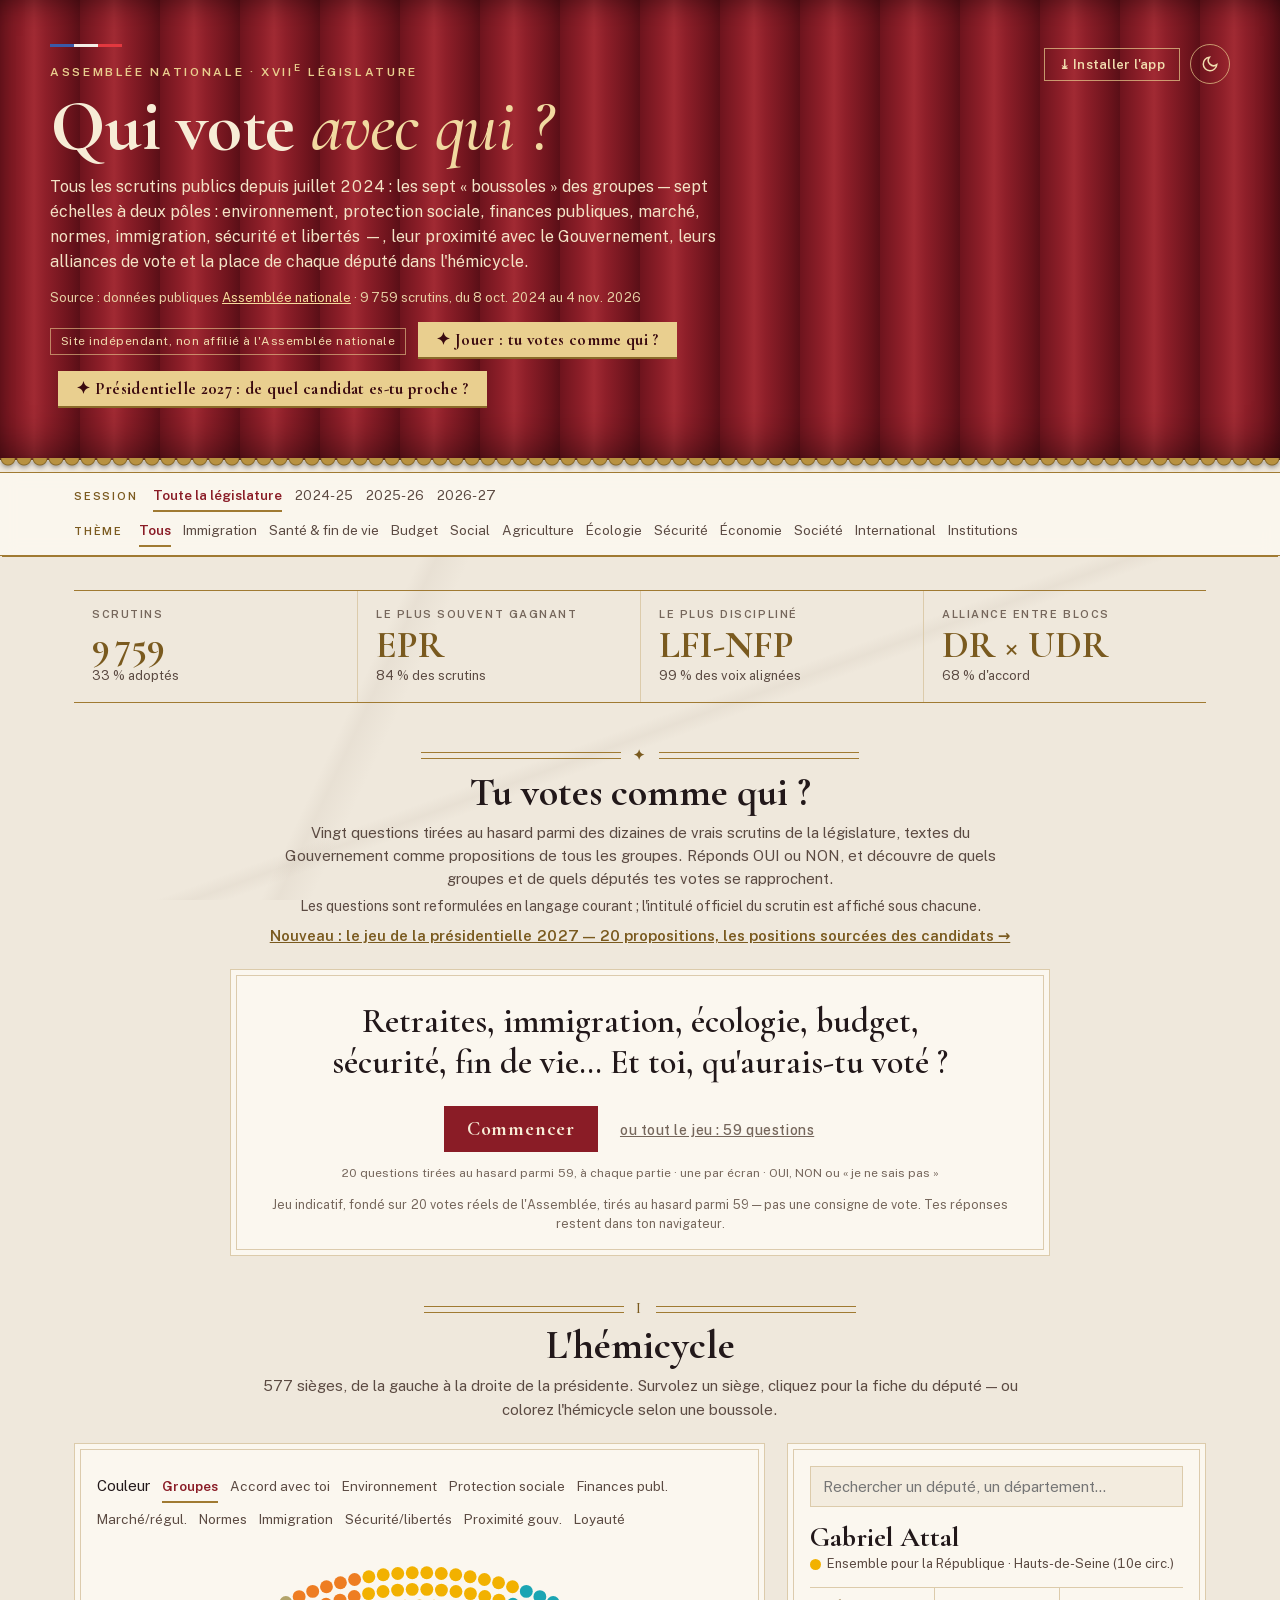
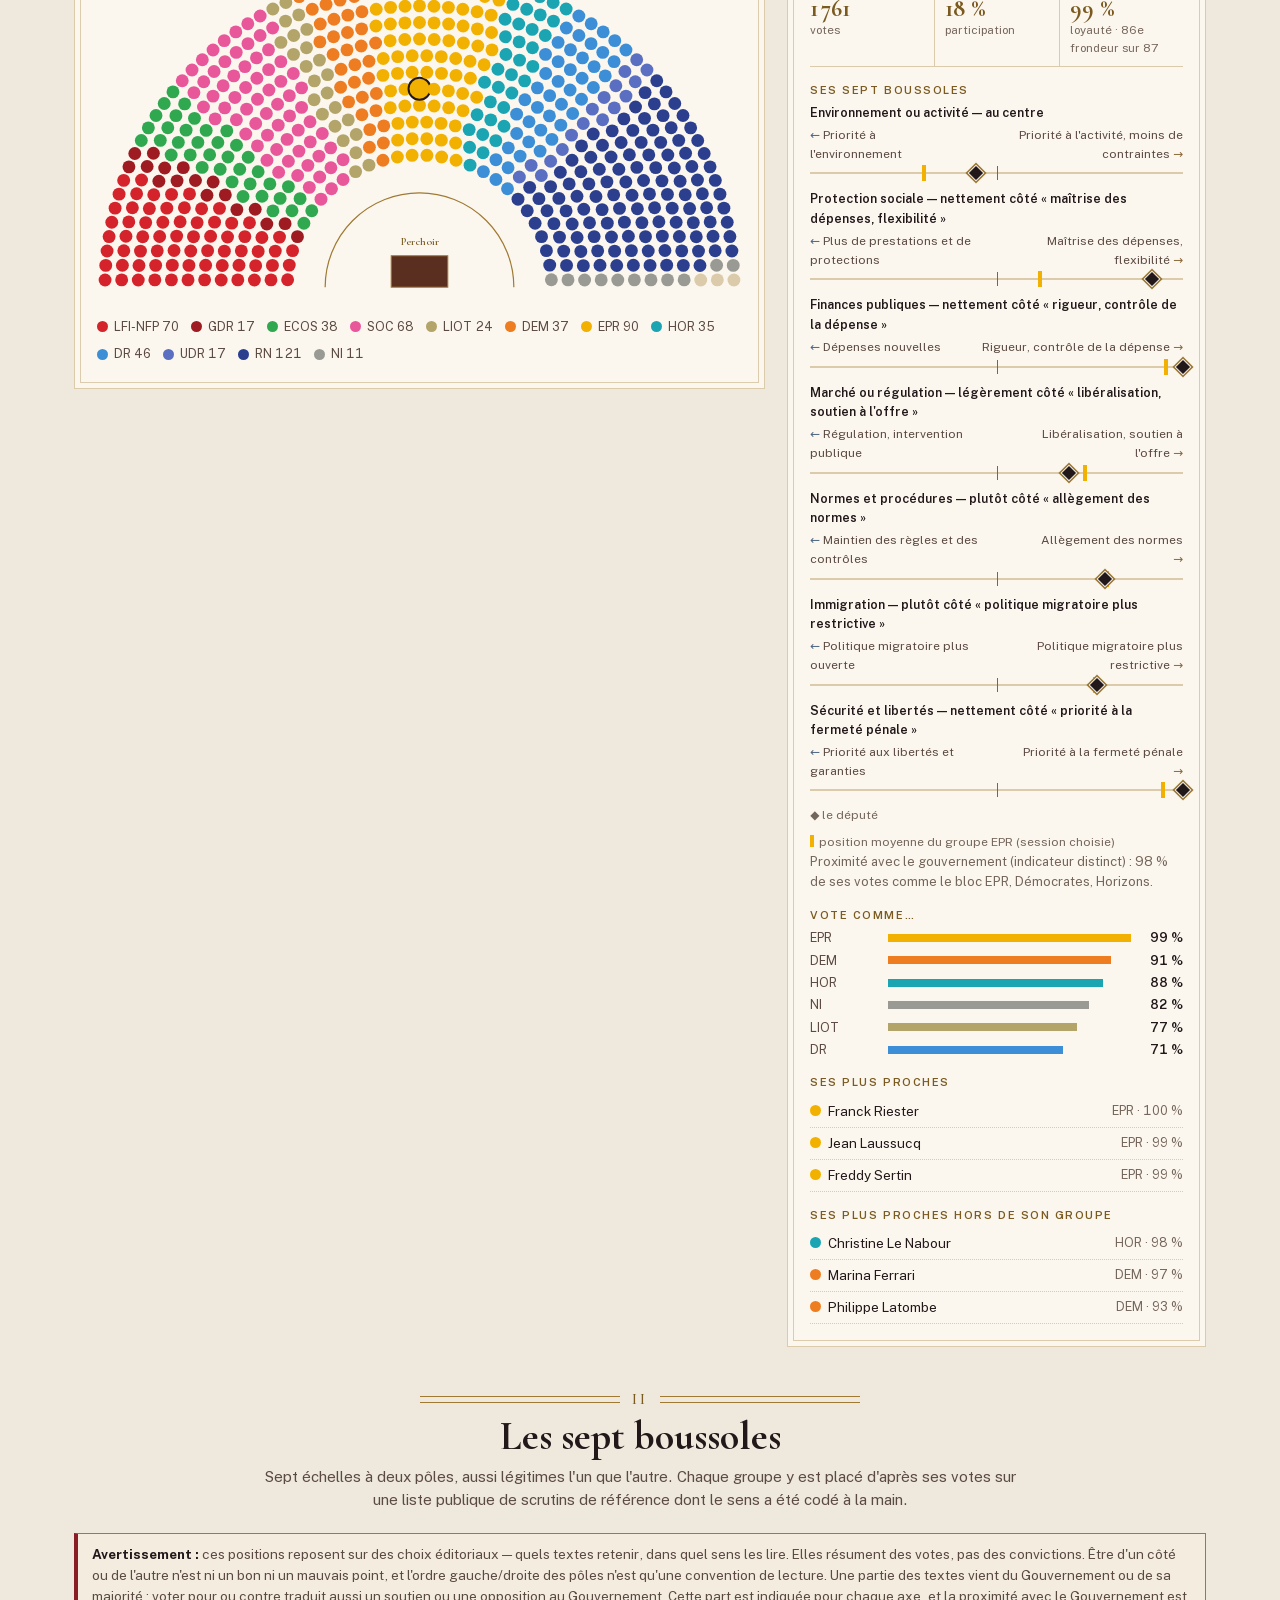
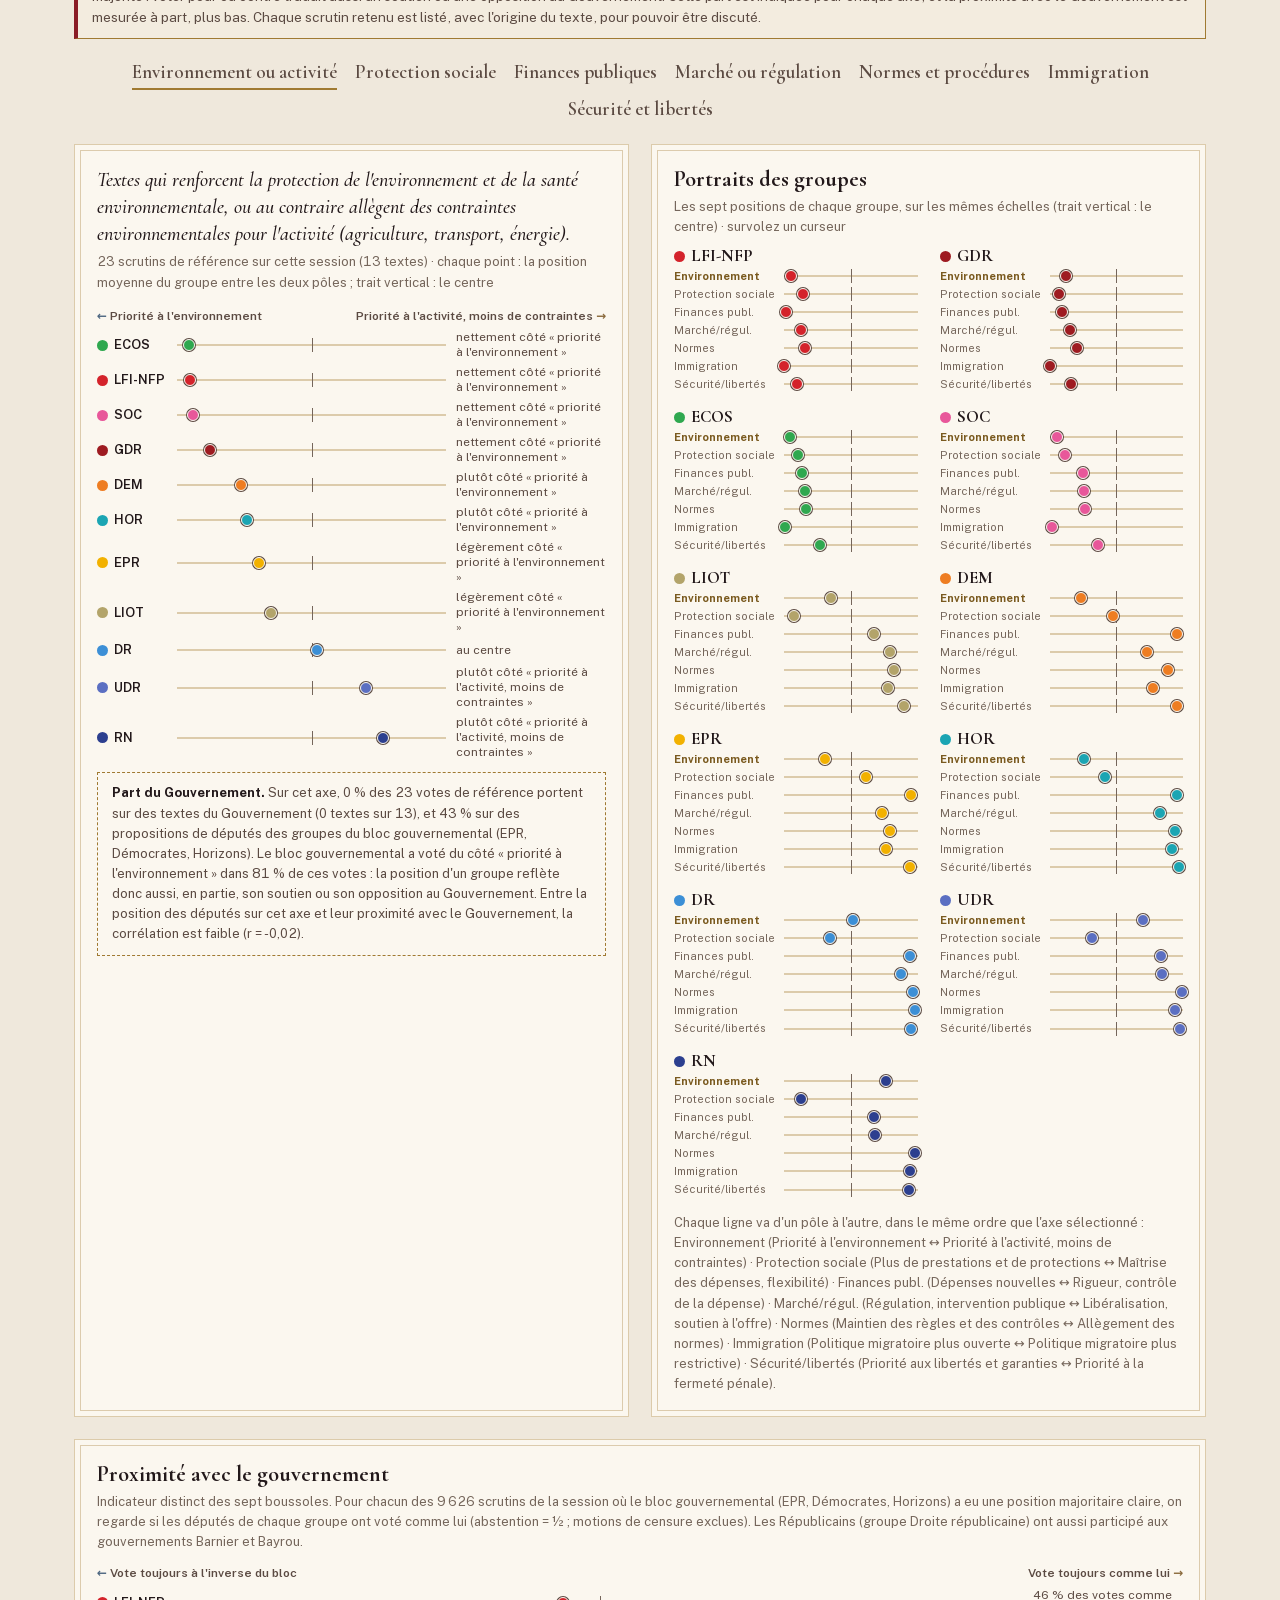
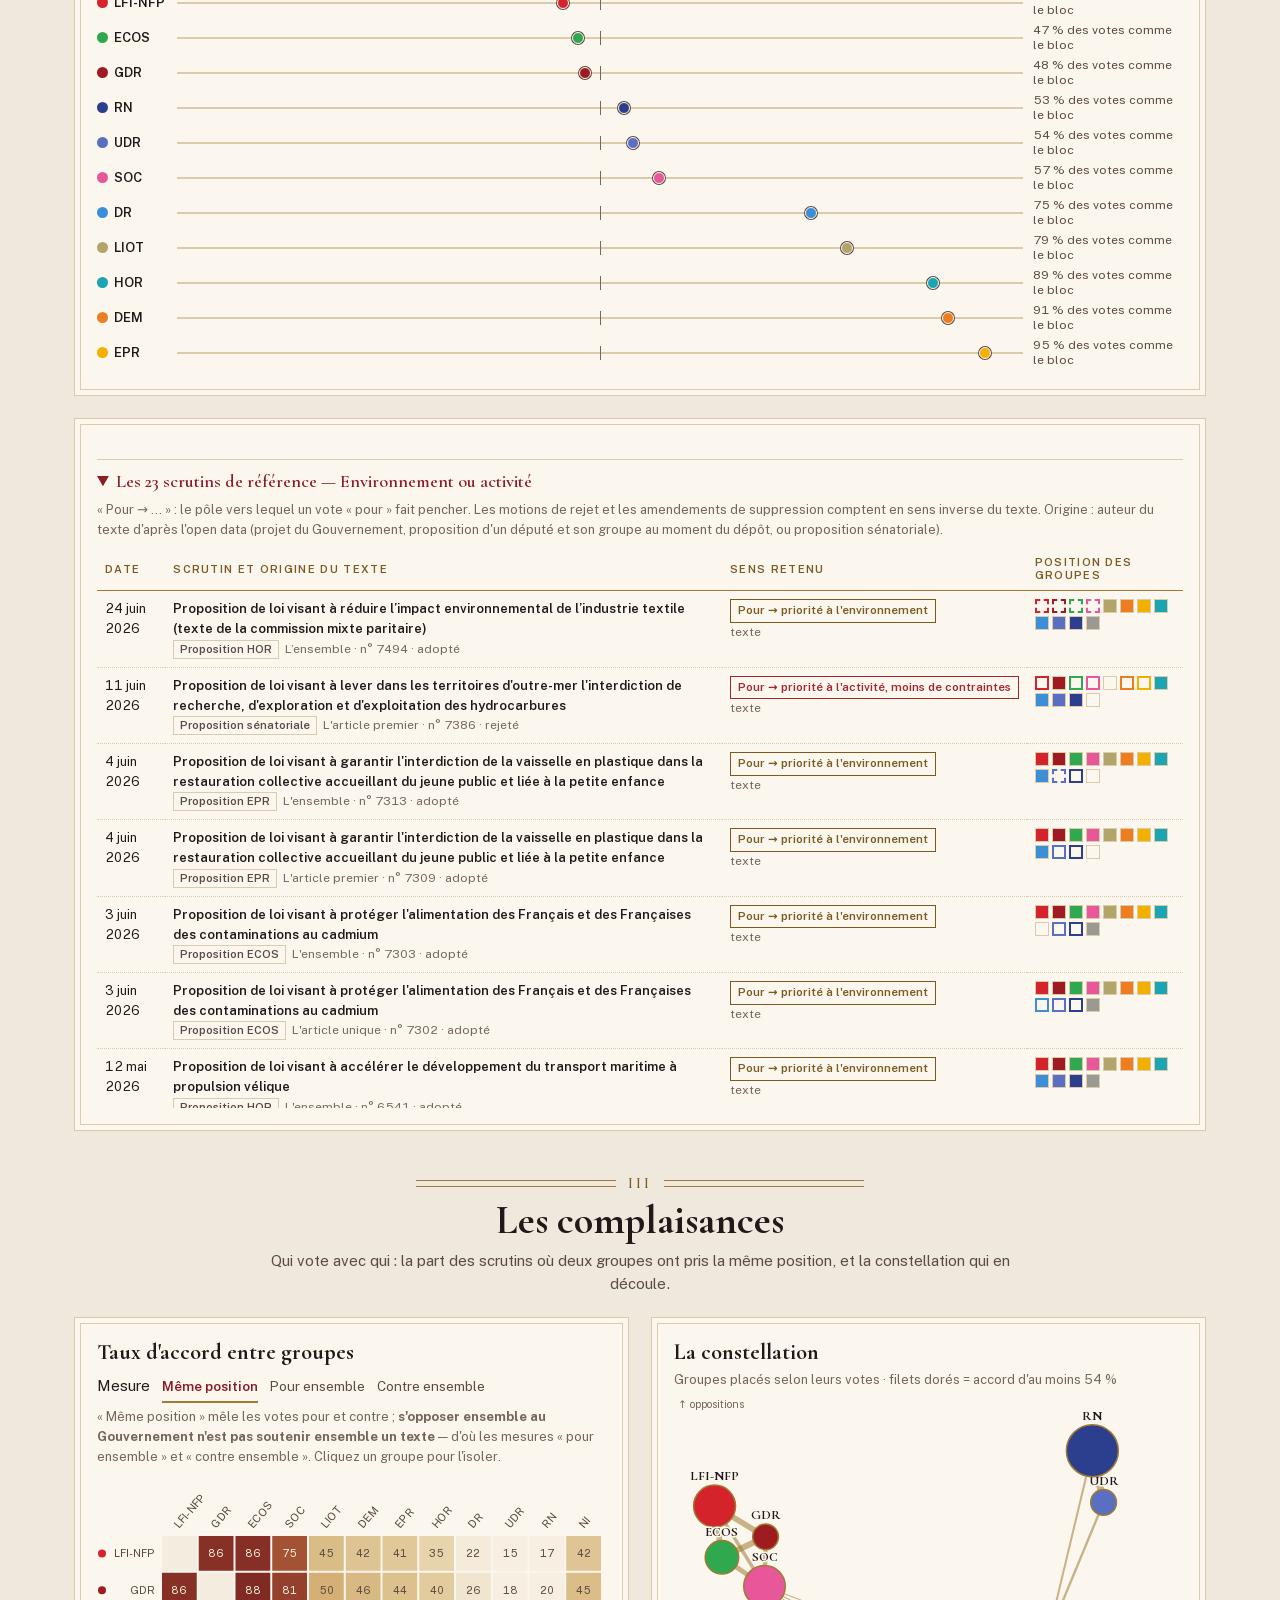
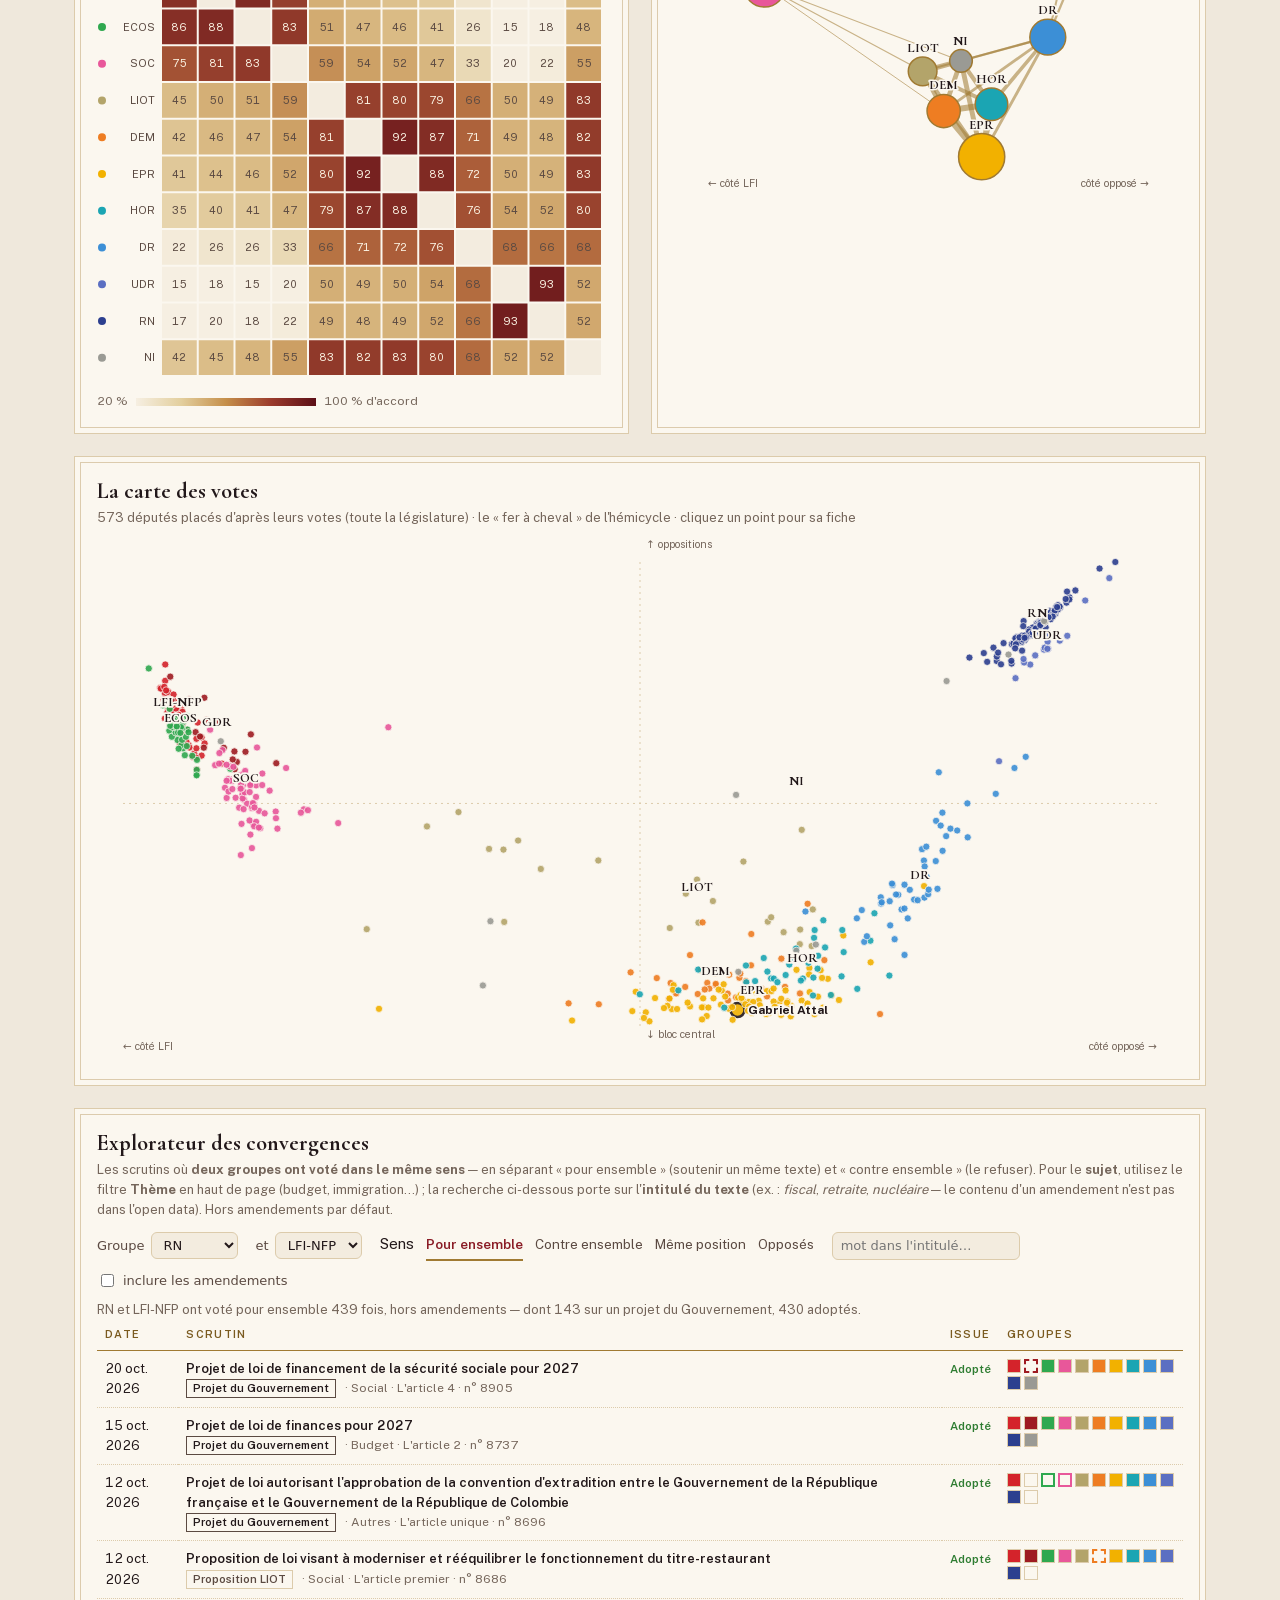
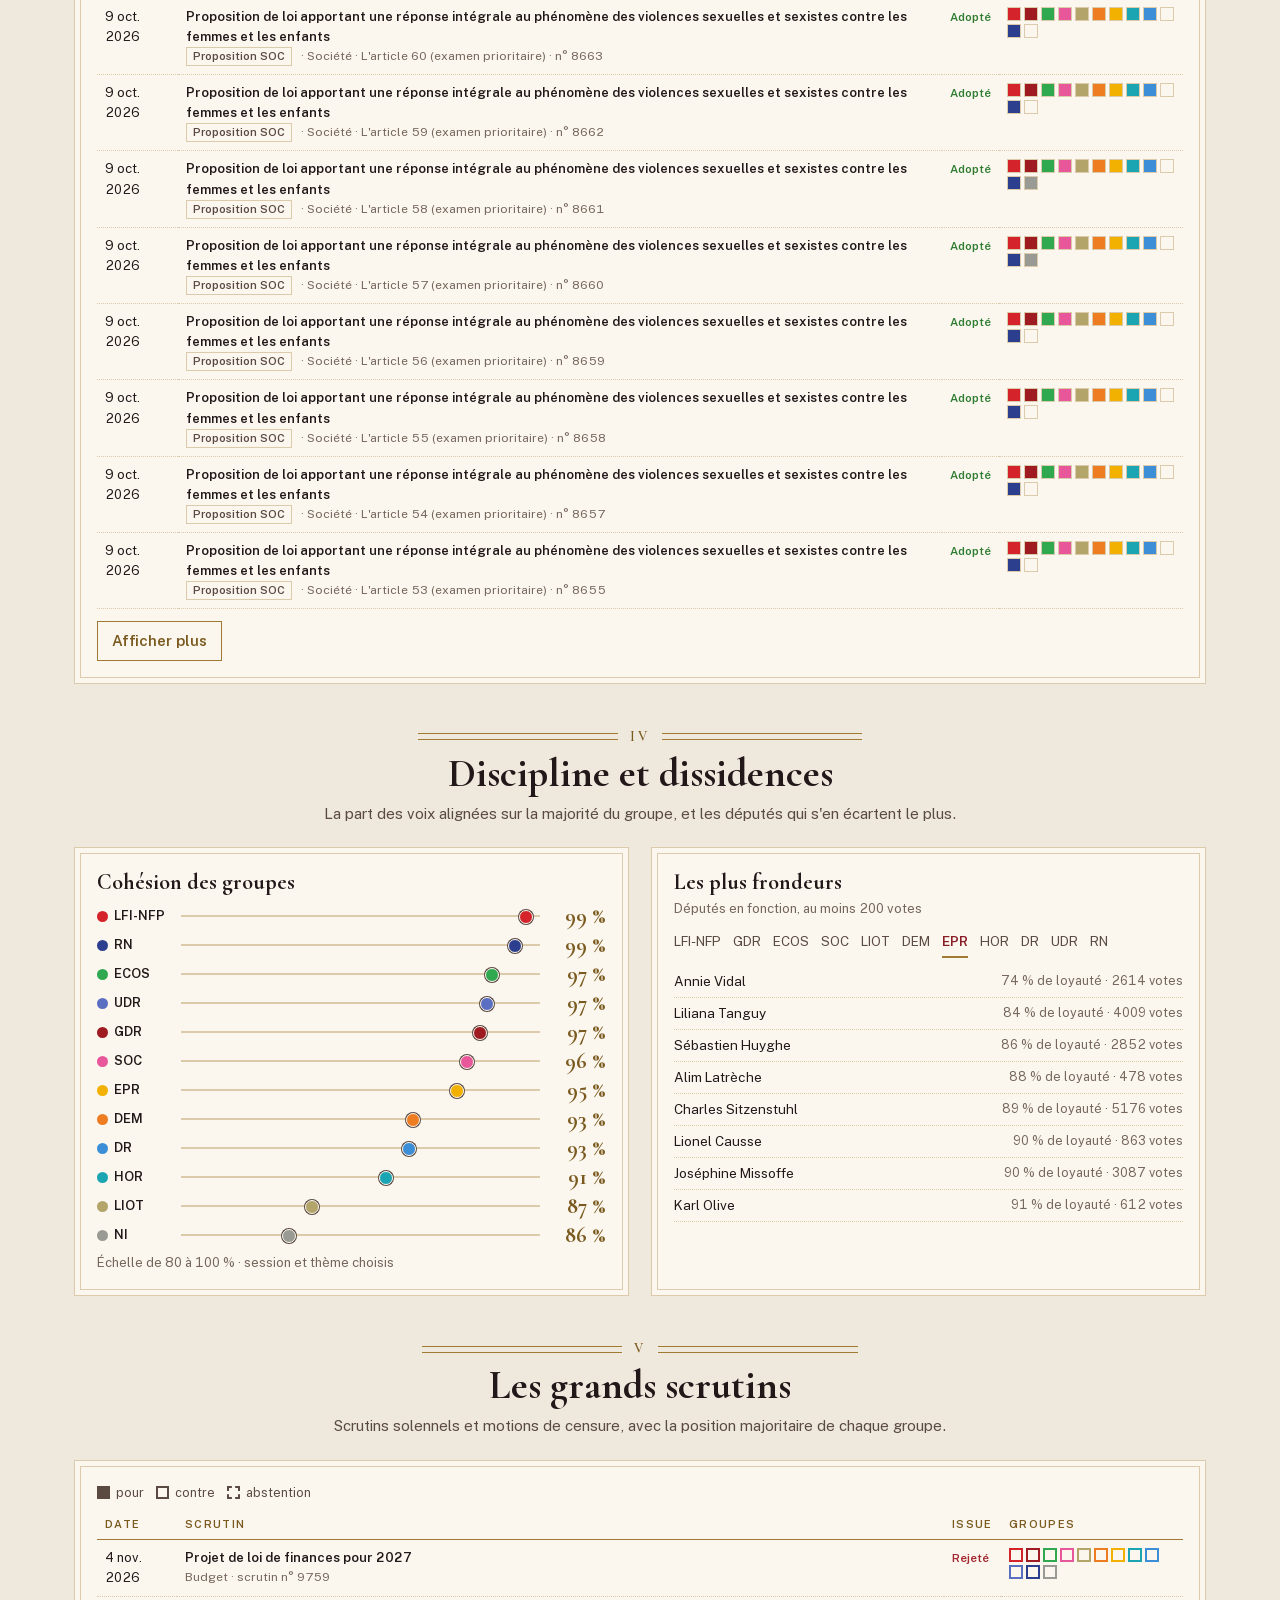
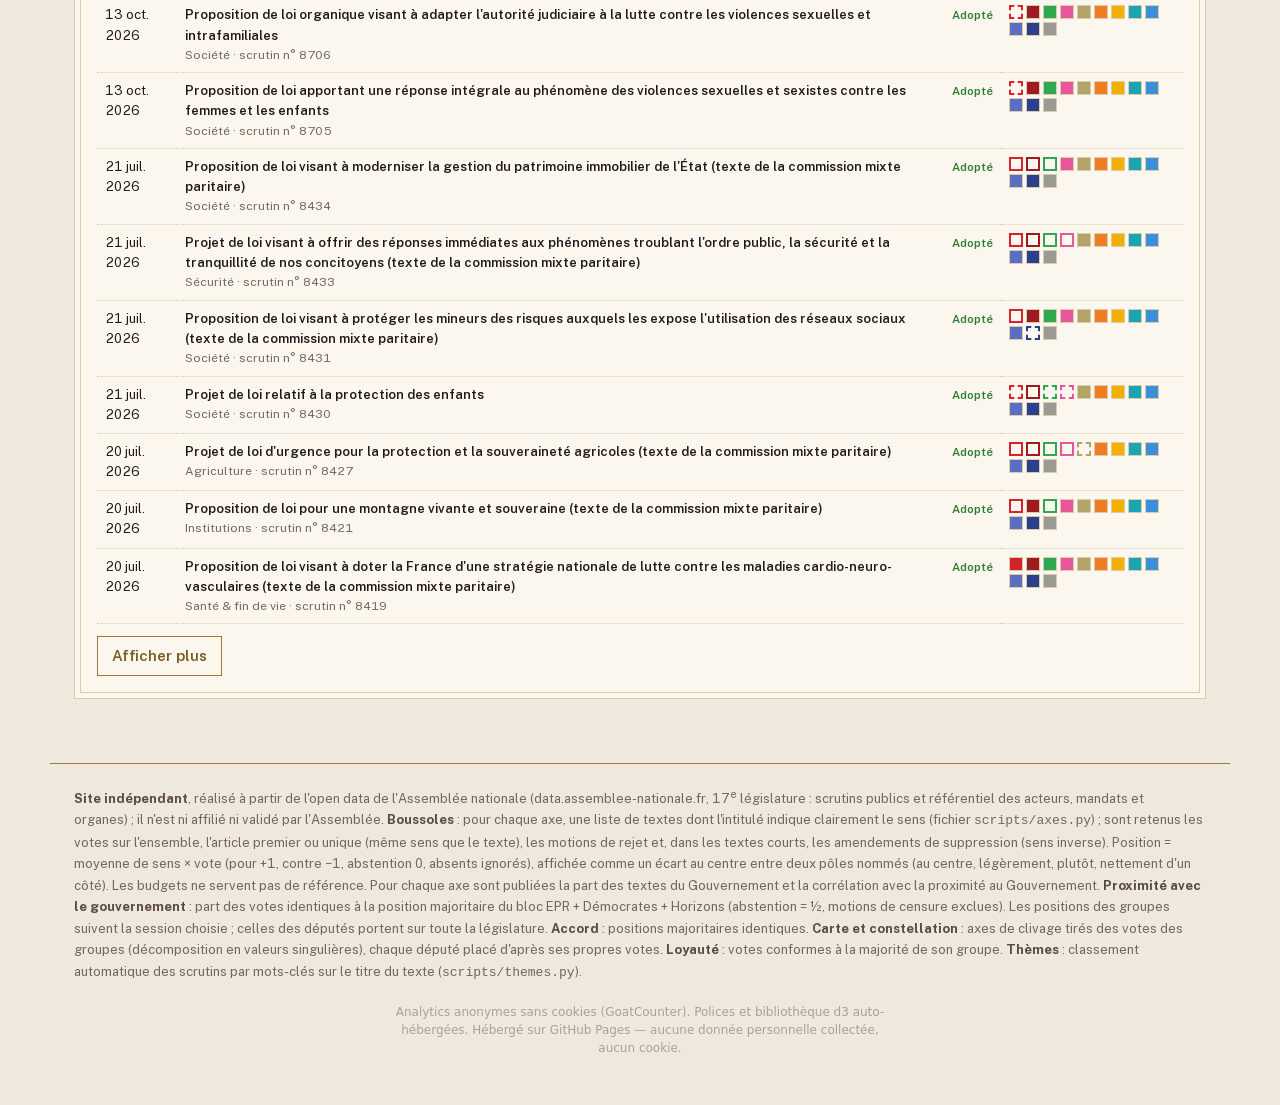
==== site/index.html @ 5de7d4e7 "PWA installable + barre d'onglets mobile + bouton « Installer l'app » - manifest.webmanifest + icône" ====
<!doctype html>
<html lang="fr">
<head>
<meta charset="utf-8">
<meta name="viewport" content="width=device-width, initial-scale=1">
<title>Qui vote avec qui</title>
<link rel="icon" href="favicon.svg" type="image/svg+xml">
<meta name="theme-color" content="#7a1620">
<link rel="manifest" href="manifest.webmanifest">
<link rel="apple-touch-icon" href="apple-touch-icon.png">
<meta name="apple-mobile-web-app-capable" content="yes">
<meta name="apple-mobile-web-app-title" content="Qui vote">
<meta name="apple-mobile-web-app-status-bar-style" content="black-translucent">
<script>/* PWA : capter l'invite d'installation au plus tôt (sinon ratée) */
window.addEventListener("beforeinstallprompt",function(e){e.preventDefault();window.__bip=e;var b=document.getElementById("installBtn");if(b)b.hidden=false;});
window.addEventListener("appinstalled",function(){window.__bip=null;var b=document.getElementById("installBtn");if(b)b.hidden=true;});</script>
<script src="vendor/d3.min.js"></script>
<script src="data.js?v=33d499db86"></script>
<style>
/* Inspiré de l'hémicycle du Palais Bourbon : velours rouge, acajou, dorures, marbre. Site non officiel. */
:root {
  color-scheme: light;
  --bg: #efe8dc; --paper: #fbf7ef; --paper-2: #f3ecdf; --ink: #22181a; --ink-2: #5b4a42; --muted: #75665b;
  --rule: #dccbab; --gold: #a07a32; --gold-ink: #7a5a1f; --velvet: #8a1c26; --velvet-2: #a3262f; --velvet-deep: #5c0f17; --velvet-ink: #f7ecd6;
  --wood: #5b2f1f; --blue: #1f3a6b;
  --seq-0: #f6efe2; --seq-1: #e3cf9e; --seq-2: #c58f4a; --seq-3: #9b3b2c; --seq-4: #5c0f17;
  --pole-l: #4d6680; --pole-r: #8a6a3c; --pole-0: #ece6da;
  --vein: rgba(120, 100, 80, .06);
}
@media (prefers-color-scheme: dark) {
  :root:not([data-theme="light"]) {
    color-scheme: dark;
    --bg: #120a0b; --paper: #1c1012; --paper-2: #26171a; --ink: #f2e7d5; --ink-2: #cdbba3; --muted: #a8957f;
    --rule: #4a3528; --gold: #c9a45a; --gold-ink: #dcb96c; --velvet: #9e2a33; --velvet-2: #b8343d; --velvet-deep: #3a0a10; --velvet-ink: #f6ead2;
    --wood: #3a1d13; --blue: #8fa9d6;
    --seq-0: #2a1a1c; --seq-1: #5a2a24; --seq-2: #8f4630; --seq-3: #c9893f; --seq-4: #efd590;
    --pole-l: #8fa6c0; --pole-r: #c9a46e; --pole-0: #3a2e2a;
    --vein: rgba(201, 164, 90, .035);
  }
}
:root[data-theme="dark"] {
  color-scheme: dark;
  --bg: #120a0b; --paper: #1c1012; --paper-2: #26171a; --ink: #f2e7d5; --ink-2: #cdbba3; --muted: #a8957f;
  --rule: #4a3528; --gold: #c9a45a; --gold-ink: #dcb96c; --velvet: #9e2a33; --velvet-2: #b8343d; --velvet-deep: #3a0a10; --velvet-ink: #f6ead2;
  --wood: #3a1d13; --blue: #8fa9d6;
  --seq-0: #2a1a1c; --seq-1: #5a2a24; --seq-2: #8f4630; --seq-3: #c9893f; --seq-4: #efd590;
  --pole-l: #8fa6c0; --pole-r: #c9a46e; --pole-0: #3a2e2a;
  --vein: rgba(201, 164, 90, .035);
}
* { box-sizing: border-box; }
html { -webkit-text-size-adjust: 100%; }
body {
  margin: 0; color: var(--ink); font: 15px/1.55 "Public Sans", system-ui, sans-serif; font-variant-numeric: tabular-nums;
  background-color: var(--bg);
  /* marbre : quelques veines très légères */
  background-image: radial-gradient(120% 60% at 10% 0%, var(--vein), transparent 60%), radial-gradient(90% 50% at 90% 30%, var(--vein), transparent 55%),
    linear-gradient(115deg, transparent 40%, var(--vein) 41%, transparent 43%), linear-gradient(160deg, transparent 70%, var(--vein) 71%, transparent 72%);
  background-attachment: fixed;
}
.serif { font-family: "Cormorant Garamond", Georgia, serif; }
button { font: inherit; color: inherit; }

/* ---- Tenture d'en-tête ---- */
.drape {
  position: relative; color: var(--velvet-ink); padding: 44px 24px 54px;
  background: repeating-linear-gradient(90deg, #6e141d 0px, #8e1f29 22px, #a12a33 34px, #8e1f29 46px, #6e141d 68px, #5a0f17 80px),
    #7a1620;
  background-blend-mode: normal;
  box-shadow: inset 0 -30px 40px -20px rgba(0,0,0,.45), inset 0 20px 30px -20px rgba(0,0,0,.5);
}
.drape::after { /* frange dorée */
  content: ""; position: absolute; left: 0; right: 0; bottom: -12px; height: 14px;
  background: radial-gradient(circle at 8px 0, #b8913f 6px, #8a6a2a 7px, transparent 8px) repeat-x 0 0 / 16px 14px;
  filter: drop-shadow(0 2px 2px rgba(0,0,0,.35));
}
.drape-in { max-width: 1180px; margin: 0 auto; display: flex; justify-content: space-between; gap: 20px; align-items: flex-start; }
.eyebrow { font: 600 12px/1.3 "Public Sans", sans-serif; letter-spacing: .22em; text-transform: uppercase; color: #e9cf8f; }
.drape h1 { font-family: "Cormorant Garamond", Georgia, serif; font-weight: 700; font-size: clamp(38px, 6.4vw, 72px); line-height: .98; margin: 10px 0 14px; letter-spacing: -.01em; }
.drape h1 em { font-style: italic; font-weight: 500; color: #f1d9a0; }
.drape .lede { max-width: 700px; margin: 0; font-size: 16px; color: #f3e3c6; }
.drape .meta { margin-top: 14px; font-size: 13px; color: #e6cfa4; }
.drape .meta a { color: #f6dc9c; }
.drape .indep { display: inline-block; margin-top: 10px; font-size: 12px; letter-spacing: .04em; border: 1px solid rgba(233, 207, 143, .6); color: #f1dcae; padding: 3px 10px; }
.tricolore { display: flex; height: 3px; width: 72px; margin: 0 0 14px; }
.tricolore span { flex: 1; } .tricolore span:nth-child(1) { background: #3a5aa8; } .tricolore span:nth-child(2) { background: #f4efe6; } .tricolore span:nth-child(3) { background: #e2383f; }
.theme-btn { background: transparent; border: 1px solid rgba(233, 207, 143, .7); color: #f1dcae; width: 40px; height: 40px; border-radius: 50%; cursor: pointer; display: grid; place-items: center; flex: none; }
.theme-btn:hover { background: rgba(0,0,0,.15); }

/* ---- Barre de filtres : filets dorés ---- */
.ledger { position: sticky; top: 0; z-index: 20; background: color-mix(in srgb, var(--paper) 94%, transparent); backdrop-filter: blur(8px);
  border-top: 1px solid var(--gold); border-bottom: 1px solid var(--gold); box-shadow: 0 3px 0 -2px var(--gold); margin-top: 12px; }
.ledger-in { max-width: 1180px; margin: 0 auto; padding: 8px 24px; display: flex; flex-wrap: wrap; gap: 4px 22px; align-items: baseline; }
.ledger .lab { font: 600 11px/1 "Public Sans"; letter-spacing: .16em; text-transform: uppercase; color: var(--gold-ink); margin-right: 4px; }
.tabs { display: flex; flex-wrap: wrap; gap: 2px 12px; align-items: baseline; }
.tab { background: none; border: none; padding: 4px 0; cursor: pointer; font-size: 13.5px; color: var(--ink-2); border-bottom: 2px solid transparent; }
.tab:hover { color: var(--velvet); }
.tab[aria-pressed="true"] { color: var(--velvet); border-bottom-color: var(--gold); font-weight: 600; }
:root[data-theme="dark"] .tab[aria-pressed="true"], :root[data-theme="dark"] .tab:hover { color: var(--gold-ink); }
@media (prefers-color-scheme: dark) { :root:not([data-theme="light"]) .tab[aria-pressed="true"], :root:not([data-theme="light"]) .tab:hover { color: var(--gold-ink); } }

/* ---- Chapitres ---- */
main { max-width: 1180px; margin: 0 auto; padding: 8px 24px 64px; }
.chapter { margin-top: 46px; }
.ch-head { text-align: center; margin: 0 auto 22px; max-width: 760px; }
.ornament { display: flex; align-items: center; gap: 12px; justify-content: center; color: var(--gold); margin-bottom: 8px; }
.ornament::before, .ornament::after { content: ""; flex: 1; max-width: 200px; height: 5px; border-top: 1px solid var(--gold); border-bottom: 1px solid var(--gold); }
.ornament span { font: 600 14px/1 "Cormorant Garamond", serif; letter-spacing: .2em; color: var(--gold-ink); }
.ch-head h2 { font: 700 clamp(28px, 4vw, 40px)/1.05 "Cormorant Garamond", Georgia, serif; margin: 0 0 8px; }
.ch-head p { margin: 0; color: var(--ink-2); }
.panel { background: var(--paper); border: 1px solid var(--rule); box-shadow: inset 0 0 0 5px var(--paper), inset 0 0 0 6px color-mix(in srgb, var(--gold) 35%, transparent); padding: 22px; min-width: 0; }
.panel h3 { font: 700 22px/1.15 "Cormorant Garamond", Georgia, serif; margin: 0 0 4px; }
.note { color: var(--muted); font-size: 13px; margin: 0; }
.cols { display: grid; grid-template-columns: minmax(0, 1fr) minmax(0, 1fr); gap: 22px; }
.cols-hemi { display: grid; grid-template-columns: minmax(0, 1.65fr) minmax(0, 1fr); gap: 22px; align-items: start; }
.scroll-x { overflow-x: auto; }

/* ---- Chiffres de séance ---- */
.figures { display: grid; grid-template-columns: repeat(4, minmax(0, 1fr)); border-top: 1px solid var(--gold); border-bottom: 1px solid var(--gold); margin-top: 26px; }
.fig { padding: 16px 18px; border-left: 1px solid var(--rule); min-width: 0; }
.fig:first-child { border-left: none; }
.fig .k { font: 600 11px/1.3 "Public Sans"; letter-spacing: .14em; text-transform: uppercase; color: var(--muted); }
.fig .v { font: 700 38px/1.05 "Cormorant Garamond", serif; color: var(--gold-ink); margin-top: 4px; }
.fig .d { font-size: 13px; color: var(--ink-2); }

/* ---- Hémicycle ---- */
.modes { display: flex; flex-wrap: wrap; gap: 2px 12px; margin: 6px 0 4px; align-items: baseline; }
.seat { cursor: pointer; }
.legend { display: flex; flex-wrap: wrap; gap: 4px 12px; margin-top: 8px; font-size: 12.5px; color: var(--ink-2); }
.legend button { background: none; border: none; padding: 2px 0; cursor: pointer; display: inline-flex; align-items: center; gap: 6px; color: var(--ink-2); font-size: 12.5px; }
.legend button.dim { opacity: .35; }
.sw { width: 11px; height: 11px; display: inline-block; flex: none; border-radius: 50%; }
.gradbar { height: 8px; width: 180px; }
.scale { display: flex; align-items: center; gap: 8px; font-size: 12px; color: var(--muted); flex-wrap: wrap; margin-top: 8px; }

/* ---- Fiche ---- */
.search { position: relative; }
.search input { width: 100%; font: inherit; color: var(--ink); background: var(--paper-2); border: 1px solid var(--rule); padding: 8px 12px; }
.search input:focus { outline: 2px solid var(--gold); outline-offset: 1px; }
.sugg { position: absolute; left: 0; right: 0; top: calc(100% + 2px); background: var(--paper); border: 1px solid var(--gold); max-height: 260px; overflow: auto; z-index: 30; display: none; }
.sugg button { display: flex; width: 100%; justify-content: space-between; gap: 10px; padding: 8px 12px; background: none; border: none; text-align: left; cursor: pointer; font-size: 13.5px; }
.sugg button:hover, .sugg button:focus { background: var(--paper-2); outline: none; }
.sugg .m { color: var(--muted); font-size: 12px; white-space: nowrap; }
.dep-name { font: 700 28px/1.05 "Cormorant Garamond", serif; margin: 16px 0 2px; }
.dep-meta { font-size: 13px; color: var(--ink-2); display: flex; gap: 6px; align-items: center; flex-wrap: wrap; }
.stats3 { display: grid; grid-template-columns: repeat(3, 1fr); border-top: 1px solid var(--rule); border-bottom: 1px solid var(--rule); margin: 12px 0; }
.stats3 > div { padding: 8px 10px; border-left: 1px solid var(--rule); }
.stats3 > div:first-child { border-left: none; padding-left: 0; }
.stats3 .v { font: 700 24px/1.1 "Cormorant Garamond", serif; color: var(--gold-ink); }
.stats3 .k { font-size: 11.5px; color: var(--muted); }
.sm-h { font: 600 11px/1.3 "Public Sans"; letter-spacing: .14em; text-transform: uppercase; color: var(--gold-ink); margin: 16px 0 6px; }
.plist { list-style: none; margin: 0; padding: 0; }
.plist li { display: flex; justify-content: space-between; gap: 8px; padding: 5px 0; border-bottom: 1px dotted var(--rule); font-size: 13.5px; cursor: pointer; }
.plist li:hover { color: var(--velvet); }
.plist .m { color: var(--muted); white-space: nowrap; font-size: 12.5px; }
.row { display: grid; grid-template-columns: 70px 1fr 42px; gap: 8px; align-items: center; font-size: 12.5px; margin: 3px 0; }
.row .n { color: var(--ink-2); white-space: nowrap; overflow: hidden; text-overflow: ellipsis; }
.row .b { height: 8px; }
.row .val { text-align: right; font-weight: 600; }

/* ---- Boussoles ---- */
.axis-tabs { display: flex; flex-wrap: wrap; justify-content: center; gap: 4px 18px; margin-bottom: 18px; }
.axis-tabs .tab { font: 600 19px/1.2 "Cormorant Garamond", serif; color: var(--ink-2); }
.warning { border: 1px solid var(--gold); border-left: 4px solid var(--velvet); background: var(--paper-2); padding: 10px 14px; font-size: 13.5px; color: var(--ink-2); margin: 0 0 18px; }
.warning b { color: var(--ink); }
.def { font: italic 500 20px/1.35 "Cormorant Garamond", serif; color: var(--ink); margin: 0 0 4px; }
.gauge { display: grid; grid-template-columns: 74px 1fr 56px; gap: 10px; align-items: center; margin: 7px 0; font-size: 13px; cursor: default; }
.gauge .n { font-weight: 600; display: flex; align-items: center; gap: 6px; }
.gauge .track { position: relative; height: 14px; background: linear-gradient(var(--rule), var(--rule)) center / 100% 2px no-repeat; }
.gauge .fill { position: absolute; left: 0; top: 0; bottom: 0; background: none !important; }
.gauge .fill::after { content: ""; position: absolute; right: -7px; top: 50%; width: 12px; height: 12px; margin-top: -6px; border-radius: 50%; background: currentColor; border: 1.5px solid var(--paper); box-shadow: 0 0 0 1px var(--ink-2); }
.gauge .v { font: 700 22px/1 "Cormorant Garamond", serif; color: var(--gold-ink); text-align: right; }
.gauge .v small { font: 400 10.5px "Public Sans"; color: var(--muted); display: block; }
.poles { display: flex; justify-content: space-between; gap: 12px; font-size: 12px; font-weight: 600; color: var(--ink-2); margin: 4px 0 2px; }
.poles span:last-child { text-align: right; }
.poles .pl::before { content: "← "; color: var(--pole-l); } .poles .pr::after { content: " →"; color: var(--pole-r); }
.dp { display: grid; grid-template-columns: 70px minmax(0, 1fr) 150px; gap: 10px; align-items: center; margin: 5px 0; font-size: 13px; }
.dp .n { font-weight: 600; display: flex; align-items: center; gap: 6px; }
.dp .lab { font-size: 12px; color: var(--ink-2); line-height: 1.25; }
.slider { position: relative; height: 16px; }
.slider::before { content: ""; position: absolute; left: 0; right: 0; top: 7px; height: 2px; background: var(--rule); }
.slider::after { content: ""; position: absolute; left: 50%; top: 1px; width: 1px; height: 14px; background: var(--muted); }
.slider i { position: absolute; top: 2px; width: 12px; height: 12px; margin-left: -6px; border-radius: 50%; border: 1.5px solid var(--paper); box-shadow: 0 0 0 1px var(--ink-2); z-index: 1; }
.slider i.me { border-radius: 0; transform: rotate(45deg); background: var(--ink); box-shadow: 0 0 0 1.5px var(--gold); }
.slider i.grp { border-radius: 0; width: 4px; margin-left: -2px; height: 16px; top: 0; box-shadow: none; border: none; }
.portraits { display: grid; grid-template-columns: repeat(2, minmax(0, 1fr)); gap: 14px 22px; }
.portrait .t { font: 700 17px/1.1 "Cormorant Garamond", serif; display: flex; align-items: center; gap: 6px; margin-bottom: 2px; }
.portrait .mini { display: grid; grid-template-columns: 104px minmax(0, 1fr); gap: 6px; align-items: center; font-size: 11px; color: var(--muted); margin: 1px 0; }
.govbox { margin-top: 12px; padding: 10px 14px; border: 1px dashed var(--gold); font-size: 13px; color: var(--ink-2); }
.govbox b { color: var(--ink); }
.orig { display: inline-block; font-size: 11px; font-weight: 600; padding: 0 6px; border: 1px solid var(--rule); color: var(--ink-2); margin-right: 6px; white-space: nowrap; }
.orig.g { border-color: var(--ink-2); }
details.refs { margin-top: 18px; border-top: 1px solid var(--rule); padding-top: 10px; }
details.refs summary { cursor: pointer; font: 600 18px "Cormorant Garamond", serif; color: var(--velvet); }
:root[data-theme="dark"] details.refs summary { color: var(--gold-ink); }
@media (prefers-color-scheme: dark) { :root:not([data-theme="light"]) details.refs summary { color: var(--gold-ink); } }
table { width: 100%; border-collapse: collapse; font-size: 13px; }
th { text-align: left; font: 600 11px/1.2 "Public Sans"; letter-spacing: .12em; text-transform: uppercase; color: var(--gold-ink); padding: 8px; border-bottom: 1px solid var(--gold); }
td { padding: 8px; border-bottom: 1px dotted var(--rule); vertical-align: top; }
td .sub { color: var(--muted); font-size: 12px; }
.sens { font-size: 11.5px; font-weight: 600; padding: 2px 7px; border: 1px solid currentColor; white-space: nowrap; display: inline-block; }
.sens.plus { color: var(--gold-ink); } .sens.minus { color: var(--velvet-2); }
.res { font-size: 11.5px; font-weight: 600; white-space: nowrap; }
.res.ok { color: #2f7d32; } .res.ko { color: var(--velvet-2); }
:root[data-theme="dark"] .res.ok { color: #7fcf83; }
@media (prefers-color-scheme: dark) { :root:not([data-theme="light"]) .res.ok { color: #7fcf83; } }
.gv { display: flex; gap: 3px; flex-wrap: wrap; min-width: 110px; }
.gv span { width: 14px; height: 14px; display: inline-block; }
.more { margin-top: 12px; background: none; border: 1px solid var(--gold); color: var(--gold-ink); padding: 7px 14px; cursor: pointer; font-weight: 600; }
.cell { cursor: pointer; }
.cell:hover rect { stroke: var(--ink); stroke-width: 1.5px; }
svg text { fill: var(--ink); }
.tip { position: fixed; pointer-events: none; z-index: 100; background: var(--paper); border: 1px solid var(--gold); box-shadow: 0 8px 24px rgba(0,0,0,.25);
  padding: 10px 12px; font-size: 12.5px; min-width: 150px; max-width: 300px; opacity: 0; transition: opacity .12s; }
.tip .t { font-weight: 600; color: var(--muted); font-size: 11.5px; letter-spacing: .06em; text-transform: uppercase; margin-bottom: 2px; }
.tip .big { font: 700 22px/1.1 "Cormorant Garamond", serif; color: var(--ink); }
.tip .r { display: flex; justify-content: space-between; gap: 10px; }
.tip .r b { color: var(--ink); }
/* ---- Le jeu ---- */
.play-btn { display: inline-flex; align-items: center; gap: 8px; margin-top: 14px; margin-left: 8px; background: #e9cf8f; color: #3a0a10; border: none; padding: 9px 18px; cursor: pointer;
  font: 700 17px/1 "Cormorant Garamond", serif; letter-spacing: .02em; box-shadow: 0 2px 0 #8a6a2a; }
.play-btn:hover { background: #f3dca4; }
.game { max-width: 820px; margin: 0 auto; }
.game .honest { font-size: 12.5px; color: var(--muted); text-align: center; margin: 12px 0 0; }
.prog { height: 6px; background: var(--paper-2); border: 1px solid var(--rule); margin: 4px 0 14px; }
.prog > div { height: 100%; background: linear-gradient(90deg, var(--gold), var(--velvet)); transition: width .3s ease; }
.qmeta { display: flex; justify-content: space-between; gap: 10px; font-size: 12px; color: var(--muted); letter-spacing: .08em; text-transform: uppercase; }
.qcard { transition: opacity .22s ease, transform .22s ease; }
.qcard.out { opacity: 0; transform: translateX(-18px); }
.qcard.in { opacity: 0; transform: translateX(18px); }
.qtext { font: 600 clamp(24px, 3.4vw, 34px)/1.2 "Cormorant Garamond", serif; margin: 10px 0 22px; text-align: center; text-wrap: balance; }
.answers { display: flex; justify-content: center; gap: 12px; flex-wrap: wrap; }
.ans { min-width: 130px; padding: 12px 22px; font: 700 20px/1 "Cormorant Garamond", serif; cursor: pointer; border: 1px solid var(--gold); letter-spacing: .04em; }
.ans.yes { background: var(--velvet); color: var(--velvet-ink); border-color: var(--velvet); }
.ans.no { background: var(--paper); color: var(--ink); }
.ans.skip { background: none; border: none; min-width: 0; font: 500 14px "Public Sans"; color: var(--muted); text-decoration: underline; }
.ans.chosen { outline: 3px solid var(--gold); outline-offset: 2px; }
.qtools { display: flex; justify-content: space-between; align-items: center; margin-top: 18px; font-size: 13px; flex-wrap: wrap; gap: 8px; }
.link { background: none; border: none; color: var(--gold-ink); cursor: pointer; padding: 0; font-weight: 600; }
.link:disabled { opacity: .35; cursor: default; }
.kbd { color: var(--muted); font-size: 12px; }
.kbd b { border: 1px solid var(--rule); padding: 0 5px; font-weight: 600; color: var(--ink-2); }
.concr { max-width: 680px; margin: -12px auto 14px; text-align: center; font-size: 14.5px; color: var(--ink-2); line-height: 1.45; }
.concr b { color: var(--ink); }
.ouimeans { text-align: center; font-size: 12px; color: var(--muted); margin: 8px 0 0; }
.otitle { max-width: 680px; margin: 0 auto 20px; text-align: center; font-size: 13px; color: var(--ink-2); line-height: 1.5; }
.otitle q { font-style: italic; quotes: "« " " »"; }
.otitle .lab { display: block; margin-top: 3px; font-size: 11px; letter-spacing: .08em; text-transform: uppercase; color: var(--muted); }
.ctx h4 { margin: 12px 0 4px; font: 700 12px "Public Sans"; letter-spacing: .1em; text-transform: uppercase; color: var(--gold-ink); }
.ctx h4:first-child { margin-top: 2px; }
.ctx ul { margin: 0; padding-left: 18px; line-height: 1.5; }
.ctx li { margin: 2px 0; }
.ctx .args { display: grid; grid-template-columns: 1fr 1fr; gap: 6px 18px; }
.ctx .args b { display: block; font-size: 12px; color: var(--ink); margin-bottom: 2px; }
.ctx .src { font-size: 12px; color: var(--muted); margin-top: 10px; line-height: 1.6; }
.ctx a { color: var(--gold-ink); }
.ctx .after { margin-top: 12px; padding-top: 8px; border-top: 1px dashed var(--rule); }
.ctx .wait { margin-top: 10px; font-size: 12px; color: var(--muted); font-style: italic; }
.qdet summary { cursor: pointer; font-size: 12px; color: var(--gold-ink); font-weight: 600; margin-top: 4px; }
@media (max-width: 640px) { .ctx .args { grid-template-columns: minmax(0, 1fr); } }
.replay { text-align: center; margin-top: 18px; display: flex; flex-wrap: wrap; justify-content: center; gap: 10px; align-items: center; }
.replay .note { flex-basis: 100%; }
.ctx { margin-top: 12px; padding: 10px 14px; background: var(--paper-2); border-left: 3px solid var(--gold); font-size: 13px; color: var(--ink-2); }
.verdict { text-align: center; margin: 6px 0 18px; }
.verdict .k { font: 600 12px "Public Sans"; letter-spacing: .16em; text-transform: uppercase; color: var(--muted); }
.verdict .v { font: 700 clamp(34px, 6vw, 56px)/1.05 "Cormorant Garamond", serif; color: var(--velvet); }
.verdict .d { color: var(--ink-2); }
:root[data-theme="dark"] .verdict .v { color: var(--gold-ink); }
@media (prefers-color-scheme: dark) { :root:not([data-theme="light"]) .verdict .v { color: var(--gold-ink); } }
.yours { font-weight: 700; white-space: nowrap; }
footer { max-width: 1180px; margin: 0 auto; padding: 22px 24px 50px; border-top: 1px solid var(--gold); color: var(--muted); font-size: 13px; line-height: 1.65; }
footer b { color: var(--ink-2); }
@media (max-width: 900px) {
  .cols, .cols-hemi { grid-template-columns: minmax(0, 1fr); }
  .figures { grid-template-columns: repeat(2, minmax(0, 1fr)); }
  .fig:nth-child(3) { border-left: none; }
  .fig:nth-child(n+3) { border-top: 1px solid var(--rule); }
  .portraits { grid-template-columns: repeat(2, minmax(0, 1fr)); }
}
@media (max-width: 560px) {
  .drape { padding: 30px 16px 42px; }
  main { padding: 4px 16px 48px; }
  .ledger { position: static; }
  .ledger-in { padding: 8px 16px; }
  .panel { padding: 16px; }
  .fig .v { font-size: 30px; }
  .portraits { grid-template-columns: minmax(0, 1fr); }
  .dp { grid-template-columns: 60px minmax(0, 1fr); } .dp .lab { grid-column: 2; margin-top: -4px; }
  .gauge { grid-template-columns: 62px 1fr 48px; }
}

/* ---- Bouton « Installer l'app » (tenture) ---- */
.drape-tools { display: flex; align-items: center; gap: 10px; flex: none; }
.install-btn { display: inline-flex; align-items: center; gap: 7px; background: transparent; border: 1px solid rgba(233, 207, 143, .7); color: #f1dcae; padding: 9px 14px; cursor: pointer; font: 600 13px/1 "Public Sans", sans-serif; letter-spacing: .02em; white-space: nowrap; }
.install-btn:hover { background: rgba(0,0,0,.15); border-color: #f1dcae; }
.install-btn .lbl-short { display: none; }
.install-tip { max-width: 1180px; margin: 0 auto; padding: 10px 24px 0; color: var(--ink-2); font-size: 12.5px; }

/* ---- Barre d'onglets (mobile uniquement) ---- */
.tabbar { display: none; }
:root[data-theme="dark"] .tabbar a.on { color: var(--gold-ink); }
@media (prefers-color-scheme: dark) { :root:not([data-theme="light"]) .tabbar a.on { color: var(--gold-ink); } }
@media (max-width: 640px) {
  .tabbar { display: flex; position: fixed; left: 0; right: 0; bottom: 0; z-index: 60;
    background: color-mix(in srgb, var(--paper) 97%, transparent); -webkit-backdrop-filter: blur(10px); backdrop-filter: blur(10px);
    border-top: 1px solid var(--gold); box-shadow: 0 -3px 0 -2px var(--gold);
    padding: 6px 2px; padding-bottom: max(6px, env(safe-area-inset-bottom, 0px)); }
  .tabbar a { flex: 1 1 0; display: flex; flex-direction: column; align-items: center; gap: 3px; text-decoration: none;
    color: var(--muted); font: 600 10px/1.1 "Public Sans", sans-serif; letter-spacing: .01em; padding: 3px 1px; min-width: 0; }
  .tabbar a svg { width: 21px; height: 21px; flex: none; }
  .tabbar a span { max-width: 100%; overflow: hidden; text-overflow: ellipsis; white-space: nowrap; }
  .tabbar a.on { color: var(--velvet); }
  body { padding-bottom: 62px; }
  .install-btn { padding: 8px 12px; }
  .install-btn .lbl-long { display: none; }
  .install-btn .lbl-short { display: inline; }
}
</style>
<script data-goatcounter="https://ukraine-map.goatcounter.com/count" async src="https://gc.zgo.at/count.js"></script>
  <link rel="stylesheet" href="fonts.css">
</head>
<body>
<header class="drape">
  <div class="drape-in">
    <div>
      <div class="tricolore" aria-hidden="true"><span></span><span></span><span></span></div>
      <div class="eyebrow">Assemblée nationale · XVII<sup>e</sup> législature</div>
      <h1>Qui vote <em>avec qui&nbsp;?</em></h1>
      <p class="lede">Tous les scrutins publics depuis juillet 2024&nbsp;: les sept «&nbsp;boussoles&nbsp;» des groupes — sept échelles à deux pôles&nbsp;: environnement, protection sociale, finances publiques, marché, normes, immigration, sécurité et libertés —, leur proximité avec le Gouvernement, leurs alliances de vote et la place de chaque député dans l'hémicycle.</p>
      <div class="meta">Source&nbsp;: données publiques <a href="https://data.assemblee-nationale.fr" target="_blank" rel="noopener">Assemblée nationale</a> · <span id="asof"></span></div>
      <div class="indep">Site indépendant, non affilié à l'Assemblée nationale</div>
      <button class="play-btn" id="playBtn">✦ Jouer&nbsp;: tu votes comme qui&nbsp;?</button>
      <a class="play-btn" href="2027.html" style="text-decoration:none">✦ Présidentielle 2027&nbsp;: de quel candidat es-tu proche&nbsp;?</a>
    </div>
    <div class="drape-tools">
      <button class="install-btn" id="installBtn" type="button" hidden><span class="lbl-long">⤓ Installer l'app</span><span class="lbl-short">⤓ Installer</span></button>
      <button class="theme-btn" id="themeBtn" title="Séance de jour / de nuit" aria-label="Changer de thème">
        <svg width="18" height="18" viewBox="0 0 24 24" fill="none" stroke="currentColor" stroke-width="2" stroke-linecap="round"><path d="M21 12.8A9 9 0 1 1 11.2 3a7 7 0 0 0 9.8 9.8z"/></svg>
      </button>
    </div>
  </div>
</header>
<p class="install-tip" id="installTip" hidden></p>

<nav class="ledger" aria-label="Filtres">
  <div class="ledger-in">
    <div class="tabs" id="periods"><span class="lab">Session</span></div>
    <div class="tabs" id="themes"><span class="lab">Thème</span></div>
  </div>
</nav>

<main>
  <section class="figures" id="kpis" aria-label="Chiffres clés"></section>

  <section class="chapter" id="ch-jeu">
    <div class="ch-head">
      <div class="ornament"><span>✦</span></div>
      <h2>Tu votes comme qui&nbsp;?</h2>
      <p>Vingt questions tirées au hasard parmi des dizaines de vrais scrutins de la législature, textes du Gouvernement comme propositions de tous les groupes. Réponds OUI ou NON, et découvre de quels groupes et de quels députés tes votes se rapprochent.</p>
      <p style="margin-top:6px;font-size:14px">Les questions sont reformulées en langage courant&nbsp;; l'intitulé officiel du scrutin est affiché sous chacune.</p>
      <p style="margin-top:6px"><a href="2027.html" style="color:var(--gold-ink);font-weight:600">Nouveau : le jeu de la présidentielle 2027 — 20 propositions, les positions sourcées des candidats →</a></p>
    </div>
    <div class="panel game" id="game"></div>
  </section>

  <section class="chapter" id="ch-hemi">
    <div class="ch-head">
      <div class="ornament"><span>I</span></div>
      <h2>L'hémicycle</h2>
      <p>577 sièges, de la gauche à la droite de la présidente. Survolez un siège, cliquez pour la fiche du député — ou colorez l'hémicycle selon une boussole.</p>
    </div>
    <div class="cols-hemi">
      <div class="panel">
        <div class="modes tabs" id="hemiModes"><span class="lab">Couleur</span></div>
        <div id="hemi"></div>
        <div id="hemiLegend"></div>
      </div>
      <div class="panel">
        <div class="search">
          <input type="search" id="search" placeholder="Rechercher un député, un département…" autocomplete="off" aria-label="Rechercher un député">
          <div class="sugg" id="sugg"></div>
        </div>
        <div id="fiche"></div>
      </div>
    </div>
  </section>

  <section class="chapter" id="ch-axes">
    <div class="ch-head">
      <div class="ornament"><span>II</span></div>
      <h2>Les sept boussoles</h2>
      <p>Sept échelles à deux pôles, aussi légitimes l'un que l'autre. Chaque groupe y est placé d'après ses votes sur une liste publique de scrutins de référence dont le sens a été codé à la main.</p>
    </div>
    <p class="warning"><b>Avertissement&nbsp;:</b> ces positions reposent sur des choix éditoriaux — quels textes retenir, dans quel sens les lire. Elles résument des votes, pas des convictions. Être d'un côté ou de l'autre n'est ni un bon ni un mauvais point, et l'ordre gauche/droite des pôles n'est qu'une convention de lecture. Une partie des textes vient du Gouvernement ou de sa majorité&nbsp;: voter pour ou contre traduit aussi un soutien ou une opposition au Gouvernement. Cette part est indiquée pour chaque axe, et la proximité avec le Gouvernement est mesurée à part, plus bas. Chaque scrutin retenu est listé, avec l'origine du texte, pour pouvoir être discuté.</p>
    <div class="axis-tabs tabs" id="axisTabs"></div>
    <div class="cols">
      <div class="panel">
        <p class="def" id="axisDef"></p>
        <p class="note" id="axisNote"></p>
        <div id="gauges" style="margin-top:14px"></div>
      </div>
      <div class="panel">
        <h3>Portraits des groupes</h3>
        <p class="note">Les sept positions de chaque groupe, sur les mêmes échelles (trait vertical : le centre) · survolez un curseur</p>
        <div class="portraits" id="radars" style="margin-top:10px"></div>
      </div>
    </div>
    <div class="panel" style="margin-top:22px">
      <h3>Proximité avec le gouvernement</h3>
      <p class="note" id="govNote"></p>
      <div id="govPlot" style="margin-top:12px"></div>
    </div>
    <div class="panel" style="margin-top:22px">
      <details class="refs" id="refsBox" open>
        <summary id="refsTitle"></summary>
        <p class="note" style="margin:8px 0">«&nbsp;Pour → …&nbsp;»&nbsp;: le pôle vers lequel un vote « pour » fait pencher. Les motions de rejet et les amendements de suppression comptent en sens inverse du texte. Origine&nbsp;: auteur du texte d'après l'open data (projet du Gouvernement, proposition d'un député et son groupe au moment du dépôt, ou proposition sénatoriale).</p>
        <div class="scroll-x" style="max-height:560px;overflow-y:auto"><table id="refsTable"><thead><tr><th>Date</th><th>Scrutin et origine du texte</th><th>Sens retenu</th><th>Position des groupes</th></tr></thead><tbody></tbody></table></div>
      </details>
    </div>
  </section>

  <section class="chapter" id="ch-alliances">
    <div class="ch-head">
      <div class="ornament"><span>III</span></div>
      <h2>Les complaisances</h2>
      <p>Qui vote avec qui&nbsp;: la part des scrutins où deux groupes ont pris la même position, et la constellation qui en découle.</p>
    </div>
    <div class="cols">
      <div class="panel">
        <h3>Taux d'accord entre groupes</h3>
        <div class="modes tabs" id="matMode"><span class="lab">Mesure</span></div>
        <p class="note">« Même position » mêle les votes pour et contre&nbsp;; <b>s'opposer ensemble au Gouvernement n'est pas soutenir ensemble un texte</b> — d'où les mesures « pour ensemble » et « contre ensemble ». Cliquez un groupe pour l'isoler.</p>
        <div class="scroll-x" style="margin-top:10px"><div id="matrix"></div></div>
        <div class="scale" id="matScale"></div>
      </div>
      <div class="panel">
        <h3>La constellation</h3>
        <p class="note">Groupes placés selon leurs votes · filets dorés = accord d'au moins <span id="linkThr"></span></p>
        <div id="constel" style="margin-top:6px"></div>
      </div>
    </div>
    <div class="panel" style="margin-top:22px">
      <h3>La carte des votes</h3>
      <p class="note" id="mapSub"></p>
      <div id="map" style="margin-top:8px"></div>
    </div>
    <div class="panel" style="margin-top:22px" id="ch-conv">
      <h3>Explorateur des convergences</h3>
      <p class="note">Les scrutins où <b>deux groupes ont voté dans le même sens</b> — en séparant « pour ensemble » (soutenir un même texte) et « contre ensemble » (le refuser). Pour le <b>sujet</b>, utilisez le filtre <b>Thème</b> en haut de page (budget, immigration…)&nbsp;; la recherche ci-dessous porte sur l'<b>intitulé du texte</b> (ex.&nbsp;: <i>fiscal</i>, <i>retraite</i>, <i>nucléaire</i> — le contenu d'un amendement n'est pas dans l'open data). Hors amendements par défaut.</p>
      <div class="convctl" style="display:flex;flex-wrap:wrap;gap:10px 18px;align-items:center;margin:10px 0">
        <label class="cvl">Groupe <select id="convA"></select></label>
        <label class="cvl">et <select id="convB"></select></label>
        <div class="modes tabs" id="convDir" style="margin:0"><span class="lab">Sens</span></div>
        <label class="cvl"><input type="search" id="convSearch" placeholder="mot dans l'intitulé…" style="min-width:150px"></label>
        <label class="cvl"><input type="checkbox" id="convAmend"> inclure les amendements</label>
      </div>
      <p class="note" id="convSum" style="min-height:1.2em"></p>
      <div class="scroll-x"><table id="convTable"><thead><tr><th>Date</th><th>Scrutin</th><th>Issue</th><th>Groupes</th></tr></thead><tbody></tbody></table></div>
      <button class="more" id="convMore">Afficher plus</button>
    </div>
  </section>

  <section class="chapter" id="ch-discipline">
    <div class="ch-head">
      <div class="ornament"><span>IV</span></div>
      <h2>Discipline et dissidences</h2>
      <p>La part des voix alignées sur la majorité du groupe, et les députés qui s'en écartent le plus.</p>
    </div>
    <div class="cols">
      <div class="panel"><h3>Cohésion des groupes</h3><div id="cohesion" style="margin-top:10px"></div></div>
      <div class="panel">
        <h3>Les plus frondeurs</h3>
        <p class="note">Députés en fonction, au moins 200 votes</p>
        <div class="tabs" id="frondTabs" style="margin:8px 0"></div>
        <ul class="plist" id="frond"></ul>
      </div>
    </div>
  </section>

  <section class="chapter" id="ch-votes">
    <div class="ch-head">
      <div class="ornament"><span>V</span></div>
      <h2>Les grands scrutins</h2>
      <p>Scrutins solennels et motions de censure, avec la position majoritaire de chaque groupe.</p>
    </div>
    <div class="panel">
      <div class="legend" id="gvLegend" style="margin:0 0 8px"></div>
      <div class="scroll-x"><table id="bigVotes"><thead><tr><th>Date</th><th>Scrutin</th><th>Issue</th><th>Groupes</th></tr></thead><tbody></tbody></table></div>
      <button class="more" id="moreVotes">Afficher plus</button>
    </div>
  </section>
</main>

<nav class="tabbar" id="tabbar" aria-label="Chapitres">
  <a href="#ch-jeu" data-sec="ch-jeu"><svg viewBox="0 0 24 24" fill="none" stroke="currentColor" stroke-width="2" stroke-linecap="round" stroke-linejoin="round"><path d="M12 3l2.6 5.6 5.9.8-4.3 4.1 1 5.9L12 16.8 6.8 19.5l1-5.9L3.5 9.4l5.9-.8z"/></svg><span>Jeu</span></a>
  <a href="#ch-hemi" data-sec="ch-hemi"><svg viewBox="0 0 24 24" fill="none" stroke="currentColor" stroke-width="2" stroke-linecap="round"><path d="M3 18a9 9 0 0118 0"/><path d="M7 18a5 5 0 0110 0"/><circle cx="12" cy="18" r="1.3" fill="currentColor" stroke="none"/></svg><span>Hémicycle</span></a>
  <a href="#ch-axes" data-sec="ch-axes"><svg viewBox="0 0 24 24" fill="none" stroke="currentColor" stroke-width="2" stroke-linecap="round" stroke-linejoin="round"><circle cx="12" cy="12" r="9"/><path d="M15.5 8.5l-2.2 4.8-4.8 2.2 2.2-4.8z"/></svg><span>Boussoles</span></a>
  <a href="#ch-alliances" data-sec="ch-alliances"><svg viewBox="0 0 24 24" fill="none" stroke="currentColor" stroke-width="2"><circle cx="8" cy="12" r="3.2"/><circle cx="16" cy="12" r="3.2"/></svg><span>Alliances</span></a>
  <a href="#ch-votes" data-sec="ch-votes"><svg viewBox="0 0 24 24" fill="none" stroke="currentColor" stroke-width="2" stroke-linecap="round"><path d="M4 6h16M4 12h16M4 18h10"/></svg><span>Scrutins</span></a>
</nav>

<footer>
  <b>Site indépendant</b>, réalisé à partir de l'open data de l'Assemblée nationale (data.assemblee-nationale.fr, 17<sup>e</sup> législature&nbsp;: scrutins publics et référentiel des acteurs, mandats et organes)&nbsp;; il n'est ni affilié ni validé par l'Assemblée.
  <b>Boussoles</b>&nbsp;: pour chaque axe, une liste de textes dont l'intitulé indique clairement le sens (fichier <code>scripts/axes.py</code>)&nbsp;; sont retenus les votes sur l'ensemble, l'article premier ou unique (même sens que le texte), les motions de rejet et, dans les textes courts, les amendements de suppression (sens inverse). Position = moyenne de sens × vote (pour +1, contre −1, abstention 0, absents ignorés), affichée comme un écart au centre entre deux pôles nommés (au centre, légèrement, plutôt, nettement d'un côté). Les budgets ne servent pas de référence. Pour chaque axe sont publiées la part des textes du Gouvernement et la corrélation avec la proximité au Gouvernement. <b>Proximité avec le gouvernement</b>&nbsp;: part des votes identiques à la position majoritaire du bloc EPR + Démocrates + Horizons (abstention = ½, motions de censure exclues). Les positions des groupes suivent la session choisie&nbsp;; celles des députés portent sur toute la législature.
  <b>Accord</b>&nbsp;: positions majoritaires identiques. <b>Carte et constellation</b>&nbsp;: axes de clivage tirés des votes des groupes (décomposition en valeurs singulières), chaque député placé d'après ses propres votes. <b>Loyauté</b>&nbsp;: votes conformes à la majorité de son groupe.
  <b>Thèmes</b>&nbsp;: classement automatique des scrutins par mots-clés sur le titre du texte (<code>scripts/themes.py</code>).
<p class="rgpd-note" style="font:400 12px/1.5 system-ui,-apple-system,sans-serif;opacity:.55;text-align:center;max-width:72ch;margin:1.25rem auto 0;padding:0 1rem" data-fr="Analytics anonymes sans cookies (GoatCounter). Polices et bibliothèque d3 auto-hébergées. Hébergé sur GitHub Pages — aucune donnée personnelle collectée, aucun cookie." data-en="Anonymous analytics, no cookies (GoatCounter). Self-hosted fonts and d3 library. Hosted on GitHub Pages — no personal data collected, no cookies.">Analytics anonymes sans cookies (GoatCounter). Polices et bibliothèque d3 auto-hébergées. Hébergé sur GitHub Pages — aucune donnée personnelle collectée, aucun cookie.</p>
</footer>
<style>
#ch-conv .cvl{font:500 13px/1.4 system-ui,-apple-system,sans-serif;color:var(--ink-2);display:inline-flex;align-items:center;gap:6px}
#ch-conv select,#ch-conv input[type=search]{font:inherit;color:var(--ink);background:var(--paper-2);border:1px solid var(--rule);border-radius:6px;padding:4px 8px}
#ch-conv input[type=checkbox]{accent-color:var(--gold)}
#convTable td .orig.g{color:var(--ink);font-weight:600}
</style>
<div class="tip" id="tip" role="tooltip"></div>

<script>
const D = window.DATA, S = D.S, NS = S.n.length, G = D.groups, NG = G.length, AXES = D.axes, DEPS = D.deputies;
const EPOCH = new Date(D.epoch + "T00:00:00");
const dateOf = j => new Date(EPOCH.getTime() + S.d[j] * 864e5);
const fmtDate = j => dateOf(j).toLocaleDateString("fr-FR", { day: "numeric", month: "short", year: "numeric" });
const THEMES = D.themes;
const TSHORT = { immigration: "Immigration", sante: "Santé & fin de vie", budget: "Budget", social: "Social", agriculture: "Agriculture", ecologie: "Écologie",
  securite: "Sécurité", economie: "Économie", societe: "Société", international: "International", institutions: "Institutions", autres: "Autres" };
const ASHORT = { ecologie: "Environnement", social: "Protection sociale", budget: "Finances publ.", economie: "Marché/régul.", simplification: "Normes", immigration: "Immigration", securite: "Sécurité/libertés" };
// Axes bipolaires : s ∈ [0, 100] (100 = pôle « plus ») ; xOf : position dessinée (0 = bord gauche) ; lean : écart au centre en mots
const xOf = (ax, s) => ax.side === "right" ? s : 100 - s;
const poleL = ax => ax.side === "right" ? ax.minus : ax.plus, poleR = ax => ax.side === "right" ? ax.plus : ax.minus;
function lean(ax, s) {
  const d = (s - 50) / 50, a = Math.abs(d), p = d > 0 ? ax.plus : ax.minus;
  return a < .15 ? "au centre" : `${a < .4 ? "légèrement" : a < .7 ? "plutôt" : "nettement"} côté « ${p.toLowerCase()} »`;
}
const polesRow = ax => { const r = el("div", "poles"); r.append(el("span", "pl", poleL(ax)), el("span", "pr", poleR(ax))); return r; };
function slider(marks) { // marks : [{x, c, cls, tip}]
  const s = el("div", "slider");
  marks.forEach(m => { const i = el("i", m.cls || ""); i.style.left = m.x + "%"; if (m.c) i.style.background = m.c; if (m.tip) { i.onpointermove = e => showTip(e, m.tip); i.onpointerleave = hideTip; } s.append(i); });
  return s;
}
const ORIG = o => !o ? "" : o[0] === "g" ? "Projet du Gouvernement" : o[0] === "s" ? "Proposition sénatoriale" : o[0] === "a" ? (o[1] != null ? `Proposition ${G[o[1]].k}` : "Proposition de député") : o[0] === "x" ? "" : "Proposition (auteur non identifié)";
const fmtPct = v => v == null || isNaN(v) ? "—" : Math.round(v * 100) + " %";
const el = (tag, cls, text) => { const e = document.createElement(tag); if (cls) e.className = cls; if (text != null) e.textContent = text; return e; };
const css = n => getComputedStyle(document.documentElement).getPropertyValue(n).trim();
const gi = k => G.findIndex(g => g.k === k);
const seqColors = () => [0, 1, 2, 3, 4].map(i => css("--seq-" + i));
document.getElementById("asof").textContent = `${NS.toLocaleString("fr-FR")} scrutins, du ${fmtDate(0)} au ${fmtDate(NS - 1)}`;

/* ---------- Tooltip ---------- */
const tip = document.getElementById("tip");
function showTip(ev, build) { tip.replaceChildren(); build(tip); tip.style.opacity = 1; moveTip(ev); }
function moveTip(ev) {
  const r = tip.getBoundingClientRect(); let x = ev.clientX + 14, y = ev.clientY + 14;
  if (x + r.width > innerWidth - 8) x = ev.clientX - r.width - 14;
  if (y + r.height > innerHeight - 8) y = ev.clientY - r.height - 14;
  tip.style.left = Math.max(8, x) + "px"; tip.style.top = Math.max(8, y) + "px";
}
const hideTip = () => tip.style.opacity = 0;
const tipRow = (t, a, b) => { const r = el("div", "r"); r.append(el("span", null, a), el("b", null, b)); t.append(r); };

/* ---------- Filtres ---------- */
const state = { period: "all", theme: "all", axis: "ecologie", hemiMode: "group", hlGroup: null, dep: null, voteLimit: 10, frond: gi("EPR"),
  matMode: "same", convA: gi("RN"), convB: gi("LFI-NFP"), convDir: "pour", convAmend: false, convSearch: "", convLimit: 12 };
const PERIODS = [["all", "Toute la législature", 0, NS - 1]];
(() => {
  const y0 = dateOf(0).getFullYear(), y1 = dateOf(NS - 1).getFullYear();
  for (let y = y0 - 1; y <= y1; y++) {
    const a = new Date(y, 9, 1), b = new Date(y + 1, 8, 30, 23);
    const js = d3.range(NS).filter(j => dateOf(j) >= a && dateOf(j) <= b);
    if (js.length >= 50) PERIODS.push([String(y), `${y}-${String(y + 1).slice(2)}`, js[0], js.at(-1)]);
  }
})();
function tabs(hostId, items, get, set, after = update) {
  const host = document.getElementById(hostId);
  items.forEach(([v, label]) => { const b = el("button", "tab", label); b.dataset.v = v; b.onclick = () => { set(v); after(); }; host.append(b); });
  return () => host.querySelectorAll(".tab").forEach(b => b.setAttribute("aria-pressed", String(b.dataset.v) === String(get())));
}
const syncPeriods = tabs("periods", PERIODS, () => state.period, v => state.period = v);
const syncThemes = tabs("themes", [["all", "Tous"], ...THEMES.filter(t => t.k !== "autres").map(t => [t.k, TSHORT[t.k]])], () => state.theme, v => state.theme = v);
const syncAxes = tabs("axisTabs", AXES.map(a => [a.k, a.n]), () => state.axis, v => state.axis = v, () => { syncAxes(); renderAxis(); });
const syncModes = tabs("hemiModes", [["group", "Groupes"], ["quiz", "Accord avec toi"], ...AXES.map(a => [a.k, ASHORT[a.k]]), ["gov", "Proximité gouv."], ["loyal", "Loyauté"]], () => state.hemiMode, v => state.hemiMode = v, () => { syncModes(); renderHemi(); });
const syncFrond = tabs("frondTabs", G.filter(g => g.k !== "NI").map(g => [gi(g.k), g.k]), () => state.frond, v => state.frond = +v, () => { syncFrond(); renderFrond(); });
const syncMatMode = tabs("matMode", [["same", "Même position"], ["P", "Pour ensemble"], ["C", "Contre ensemble"]], () => state.matMode, v => state.matMode = v, () => { syncMatMode(); renderMatrix(); });
const DIRS = [["pour", "Pour ensemble"], ["contre", "Contre ensemble"], ["same", "Même position"], ["oppose", "Opposés"]];
const syncConvDir = tabs("convDir", DIRS, () => state.convDir, v => state.convDir = v, () => { syncConvDir(); state.convLimit = 12; renderConv(); });
(() => {
  const selA = document.getElementById("convA"), selB = document.getElementById("convB");
  G.forEach((g, i) => { for (const sel of [selA, selB]) { const o = el("option", null, g.k); o.value = i; o.title = g.n; sel.append(o); } });
  selA.onchange = () => { state.convA = +selA.value; state.convLimit = 12; renderConv(); };
  selB.onchange = () => { state.convB = +selB.value; state.convLimit = 12; renderConv(); };
  const srch = document.getElementById("convSearch");
  srch.oninput = () => { state.convSearch = srch.value; state.convLimit = 12; renderConv(); };
  document.getElementById("convAmend").onchange = e => { state.convAmend = e.target.checked; state.convLimit = 12; renderConv(); };
  document.getElementById("convMore").onclick = () => { state.convLimit += 15; renderConv(); };
})();
function syncConv() {
  document.getElementById("convA").value = state.convA;
  document.getElementById("convB").value = state.convB;
  document.getElementById("convAmend").checked = state.convAmend;
  document.getElementById("convSearch").value = state.convSearch;
  syncConvDir();
}
const themeIdx = k => THEMES.findIndex(t => t.k === k);
const periodRange = () => { const p = PERIODS.find(p => p[0] === state.period); return [p[2], p[3]]; };
function scope({ theme = state.theme } = {}) {
  const [a, b] = periodRange(), ti = theme === "all" ? -1 : themeIdx(theme), out = [];
  for (let j = a; j <= b; j++) if (ti < 0 || S.th[j] === ti) out.push(j);
  return out;
}

/* ---------- Statistiques de groupe ---------- */
const cnt = (j, g, k) => S.g[j][4 * g + k];
function majority(j, g) {
  const p = cnt(j, g, 0), n = cnt(j, g, 1), a = cnt(j, g, 2);
  if (p + n + a === 0) return null;
  const m = Math.max(p, n, a);
  if ([p, n, a].filter(x => x === m).length > 1) return null;
  return m === p ? 1 : m === n ? -1 : 0;
}
function groupStats(js) {
  const st = G.map(() => ({ win: 0, winN: 0, same: 0, expr: 0 }));
  for (const j of js) for (let g = 0; g < NG; g++) {
    const p = cnt(j, g, 0), n = cnt(j, g, 1), a = cnt(j, g, 2), e = p + n + a, s = st[g];
    s.expr += e; if (e) s.same += Math.max(p, n, a);
    const m = majority(j, g);
    if (m !== null) { s.winN++; if ((m === 1 && S.r[j]) || (m === -1 && !S.r[j])) s.win++; }
  }
  return st.map(s => ({ win: s.winN ? s.win / s.winN : null, coh: s.expr ? s.same / s.expr : null }));
}
function agreement(js) {
  const M = G.map(() => G.map(() => [0, 0]));
  for (const j of js) {
    const pos = G.map((_, g) => majority(j, g));
    for (let a = 0; a < NG; a++) { if (pos[a] === null) continue;
      for (let b = a; b < NG; b++) { if (pos[b] === null) continue; const c = M[a][b]; c[1]++; if (pos[a] === pos[b]) c[0]++; } }
  }
  return G.map((_, a) => G.map((_, b) => { const c = a <= b ? M[a][b] : M[b][a]; return c[1] >= 5 ? c[0] / c[1] : null; }));
}
// Ventilation des accords entre groupes : n = scrutins comparés, same = même position, P = pour ensemble, C = contre ensemble
function splitPairs(js) {
  const M = G.map(() => G.map(() => ({ n: 0, same: 0, P: 0, C: 0 })));
  for (const j of js) {
    const pos = G.map((_, g) => majority(j, g));
    for (let a = 0; a < NG; a++) { if (pos[a] === null) continue;
      for (let b = a; b < NG; b++) { if (pos[b] === null) continue; const c = M[a][b]; c.n++;
        if (pos[a] === pos[b]) { c.same++; if (pos[a] === 1) c.P++; else if (pos[a] === -1) c.C++; } } }
  }
  return M;
}
const pairCell = (a, b) => a <= b ? lastSplit[a][b] : lastSplit[b][a];
function matValue(a, b) { const c = pairCell(a, b); if (!c || c.n < 5) return null; const m = state.matMode; return m === "P" ? c.P / c.n : m === "C" ? c.C / c.n : c.same / c.n; }
const AMEND_RE = /^(l['’](sous-)?amendement|les amendements|sous-amendement)/i;
const isAmendment = j => AMEND_RE.test(S.ti[j] || "");
function jacobi(A) {
  const n = A.length, a = A.map(r => r.slice()), v = A.map((_, i) => A.map((_, k) => i === k ? 1 : 0));
  for (let it = 0; it < 80; it++) {
    let off = 0; for (let i = 0; i < n; i++) for (let k = 0; k < n; k++) if (i !== k) off += a[i][k] ** 2;
    if (off < 1e-12) break;
    for (let p = 0; p < n; p++) for (let q = p + 1; q < n; q++) {
      if (Math.abs(a[p][q]) < 1e-15) continue;
      const th = (a[q][q] - a[p][p]) / (2 * a[p][q]), t = Math.sign(th || 1) / (Math.abs(th) + Math.sqrt(th * th + 1)), c = 1 / Math.sqrt(t * t + 1), s = t * c;
      for (let k = 0; k < n; k++) { const x = a[k][p], y = a[k][q]; a[k][p] = c * x - s * y; a[k][q] = s * x + c * y; }
      for (let k = 0; k < n; k++) { const x = a[p][k], y = a[q][k]; a[p][k] = c * x - s * y; a[q][k] = s * x + c * y; }
      for (let k = 0; k < n; k++) { const x = v[k][p], y = v[k][q]; v[k][p] = c * x - s * y; v[k][q] = s * x + c * y; }
    }
  }
  const order = d3.range(n).sort((i, k) => a[k][k] - a[i][i]);
  return { vals: order.map(i => a[i][i]), vecs: order.map(i => v.map(r => r[i])) };
}
const SEATS = G.map(g => Math.max(1, g.seats)), W8 = SEATS.map(Math.sqrt);
function groupAxes(js) {
  const nets = [], means = [];
  for (const j of js) {
    const x = G.map((_, g) => { const p = cnt(j, g, 0), n = cnt(j, g, 1), a = cnt(j, g, 2); return p + n + a ? (p - n) / (p + n + a) : null; });
    let num = 0, den = 0; x.forEach((v, g) => { if (v !== null) { num += SEATS[g] * v; den += SEATS[g]; } });
    if (den) { nets.push(x); means.push(num / den); }
  }
  if (nets.length < 8) return null;
  const Y = G.map((_, g) => nets.map((x, i) => x[g] === null ? 0 : W8[g] * (x[g] - means[i])));
  const K = G.map((_, g) => G.map((_, h) => d3.sum(Y[g], (v, i) => v * Y[h][i])));
  const { vals, vecs } = jacobi(K);
  const coords = [0, 1].map(k => {
    const sig = Math.sqrt(Math.max(vals[k], 1e-12));
    const load = nets.map((_, i) => d3.sum(G, (_, g) => Y[g][i] * vecs[k][g]) / sig);
    return G.map((_, g) => { let num = 0, den = 0; nets.forEach((x, i) => { if (x[g] !== null) { num += (x[g] - means[i]) * load[i]; den += load[i] ** 2; } }); return den ? num / den : null; });
  });
  if (coords[0][gi("LFI-NFP")] > 0) coords[0] = coords[0].map(v => v === null ? null : -v);
  if (coords[1][gi("RN")] < 0) coords[1] = coords[1].map(v => v === null ? null : -v);
  return { x: coords[0], y: coords[1] };
}
const norm1 = arr => { const m = d3.max(arr, v => v === null ? 0 : Math.abs(v)) || 1; return arr.map(v => v === null ? null : v / m); };

/* ---------- Scores des boussoles (groupes, sur la session choisie) ---------- */
function axisScores(ax) {
  const [a, b] = periodRange();
  const num = new Float64Array(NG), den = new Float64Array(NG), n = new Int32Array(NG);
  for (const [j, sg] of ax.refs) {
    if (j < a || j > b) continue;
    for (let g = 0; g < NG; g++) {
      const p = cnt(j, g, 0), c = cnt(j, g, 1), ab = cnt(j, g, 2), e = p + c + ab;
      if (!e) continue;
      num[g] += sg * (p - c); den[g] += e; n[g]++;
    }
  }
  return G.map((_, g) => den[g] ? { s: 50 * (1 + num[g] / den[g]), n: n[g] } : null);
}
const refsInPeriod = ax => { const [a, b] = periodRange(); return ax.refs.filter(r => r[0] >= a && r[0] <= b); };

/* ---------- Chiffres de séance ---------- */
function renderKPIs(js, st, agr) {
  const adopted = d3.sum(js, j => S.r[j]);
  const BLOC = { "LFI-NFP": "g", GDR: "g", ECOS: "g", SOC: "g", DEM: "c", EPR: "c", HOR: "c", DR: "c", UDR: "d", RN: "d" };
  let best = null;
  for (let a = 0; a < NG; a++) for (let b = a + 1; b < NG; b++) {
    const ba = BLOC[G[a].k], bb = BLOC[G[b].k];
    if (!ba || !bb || ba === bb || agr[a][b] == null) continue;
    if (!best || agr[a][b] > best[2]) best = [a, b, agr[a][b]];
  }
  const win = st.map((s, g) => [g, s.win]).filter(d => d[1] != null && G[d[0]].k !== "NI").sort((a, b) => b[1] - a[1])[0];
  const coh = st.map((s, g) => [g, s.coh]).filter(d => d[1] != null && G[d[0]].k !== "NI").sort((a, b) => b[1] - a[1])[0];
  const items = [
    ["Scrutins", js.length.toLocaleString("fr-FR"), `${fmtPct(adopted / (js.length || 1))} adoptés`],
    ["Le plus souvent gagnant", win ? G[win[0]].k : "—", win ? `${fmtPct(win[1])} des scrutins` : ""],
    ["Le plus discipliné", coh ? G[coh[0]].k : "—", coh ? `${fmtPct(coh[1])} des voix alignées` : ""],
    ["Alliance entre blocs", best ? `${G[best[0]].k} × ${G[best[1]].k}` : "—", best ? `${fmtPct(best[2])} d'accord` : ""],
  ];
  const host = document.getElementById("kpis"); host.replaceChildren();
  items.forEach(([k, v, d]) => { const c = el("div", "fig"); c.append(el("div", "k", k), el("div", "v", v), el("div", "d", d)); host.append(c); });
}

/* ---------- I. L'hémicycle ---------- */
// Sièges en arcs concentriques ; attribués de gauche à droite, groupe par groupe (comme une répartition parlementaire)
const ROWS = 12, TOTAL = 577;
const hemiSeats = (() => {
  const radii = d3.range(ROWS).map(i => .42 + .58 * i / (ROWS - 1));
  const sum = d3.sum(radii);
  let counts = radii.map(r => Math.round(TOTAL * r / sum)), diff = TOTAL - d3.sum(counts);
  for (let i = ROWS - 1; diff !== 0; i = (i - 1 + ROWS) % ROWS) { counts[i] += Math.sign(diff); diff -= Math.sign(diff); }
  const seats = [];
  radii.forEach((r, i) => { const n = counts[i]; for (let k = 0; k < n; k++) { const a = Math.PI * (1 - (k + .5) / n); seats.push({ r, a }); } });
  seats.sort((s, t) => t.a - s.a || s.r - t.r);
  return seats;
})();
// Députés en fonction, par groupe (gauche → droite), puis par position sur la carte des votes
const seated = (() => {
  const mx = D.maps.all;
  const active = DEPS.map((d, i) => ({ d, i })).filter(o => o.d.active);
  active.sort((a, b) => a.d.g - b.d.g || ((mx[a.i]?.[0] ?? 0) - (mx[b.i]?.[0] ?? 0)));
  return hemiSeats.map((s, k) => ({ ...s, dep: active[k] ? active[k].i : null }));
})();
function seatColor(o) {
  if (o.dep == null) return css("--rule");
  const d = DEPS[o.dep];
  if (state.hemiMode === "group") return G[d.g].c;
  const seq = d3.scaleSequential(d3.interpolateRgbBasis(seqColors())).domain([0, 100]);
  if (state.hemiMode === "quiz") { const a = quizResult()?.dep[o.dep]; return a && a.n >= 3 ? seq(a.a * 100) : css("--paper-2"); }
  if (state.hemiMode === "loyal") return d.loyal == null ? css("--paper-2") : d3.scaleSequential(d3.interpolateRgbBasis(seqColors())).domain([.7, 1])(Math.max(.7, d.loyal));
  if (state.hemiMode === "gov") return d.gov == null ? css("--paper-2") : seq(d.gov * 100);
  const ax = AXES.find(a => a.k === state.hemiMode), sc = ax.deps[o.dep];
  return sc ? d3.scaleLinear().domain([0, 50, 100]).range([css("--pole-l"), css("--pole-0"), css("--pole-r")]).interpolate(d3.interpolateRgb)(xOf(ax, sc[0])) : css("--paper-2");
}
function renderHemi() {
  const host = document.getElementById("hemi"); host.replaceChildren();
  const W = host.clientWidth, H = W * .56, cx = W / 2, cy = H - 14, R = Math.min(W / 2 - 8, H - 24);
  const seatR = Math.max(2, R * .0205);
  const svg = d3.select(host).append("svg").attr("width", W).attr("height", H).attr("role", "img").attr("aria-label", "Hémicycle : 577 sièges");
  // tribune et perchoir
  svg.append("path").attr("d", `M${cx - R * .3},${cy} A${R * .3},${R * .3} 0 0 1 ${cx + R * .3},${cy}`).attr("fill", "none").attr("stroke", css("--gold")).attr("stroke-width", 1.2);
  svg.append("rect").attr("x", cx - R * .09).attr("y", cy - R * .1).attr("width", R * .18).attr("height", R * .1).attr("fill", css("--wood")).attr("stroke", css("--gold"));
  svg.append("text").attr("x", cx).attr("y", cy - R * .12 - 4).attr("text-anchor", "middle").style("font", `600 ${Math.max(10, R * .035)}px 'Cormorant Garamond'`).style("fill", css("--gold-ink")).text("Perchoir");
  const pos = s => [cx + Math.cos(s.a) * R * s.r, cy - Math.sin(s.a) * R * s.r];
  svg.append("g").selectAll("circle").data(seated).join("circle").attr("class", "seat")
    .attr("cx", s => pos(s)[0]).attr("cy", s => pos(s)[1]).attr("r", s => s.dep === state.dep ? seatR * 1.7 : seatR)
    .attr("fill", seatColor).attr("stroke", s => s.dep === state.dep ? css("--ink") : state.hemiMode === "group" ? "none" : css("--gold"))
    .attr("stroke-width", s => s.dep === state.dep ? 2 : .5).attr("stroke-opacity", s => s.dep === state.dep ? 1 : .55)
    .attr("opacity", s => state.hlGroup != null && (s.dep == null || DEPS[s.dep].g !== state.hlGroup) ? .18 : 1)
    .on("pointermove", (e, s) => showTip(e, tt => {
      if (s.dep == null) { tt.append(el("div", "big", "Siège vacant")); return; }
      const d = DEPS[s.dep];
      tt.append(el("div", "t", `${G[d.g].k} · ${d.dep || ""}`)); tt.append(el("div", "big", d.n));
      if (state.hemiMode === "quiz") { const a = quizResult()?.dep[s.dep]; tipRow(tt, "Accord avec toi", a && a.n ? `${fmtPct(a.a)} sur ${a.n} questions` : "—"); }
      else if (state.hemiMode === "group" || state.hemiMode === "loyal") tipRow(tt, "Loyauté au groupe", fmtPct(d.loyal));
      else if (state.hemiMode === "gov") tipRow(tt, "Proximité avec le gouvernement", fmtPct(d.gov));
      else { const ax = AXES.find(a => a.k === state.hemiMode), sc = ax.deps[s.dep]; tt.append(el("div", "t", ax.n)); tt.append(el("div", null, sc ? lean(ax, sc[0]) : "pas assez de votes de référence")); }
    }))
    .on("pointerleave", hideTip).on("click", (e, s) => { if (s.dep != null) selectDep(s.dep); });
  // effectifs aux extrémités
  const leg = document.getElementById("hemiLegend"); leg.replaceChildren();
  if (state.hemiMode === "group") {
    const box = el("div", "legend");
    G.forEach((g, i) => { const n = seated.filter(s => s.dep != null && DEPS[s.dep].g === i).length; if (!n) return;
      const b = el("button", state.hlGroup != null && state.hlGroup !== i ? "dim" : ""); const sw = el("span", "sw"); sw.style.background = g.c;
      b.append(sw, document.createTextNode(`${g.k} ${n}`)); b.title = g.n; b.onclick = () => { state.hlGroup = state.hlGroup === i ? null : i; renderHemi(); renderMatrix(); renderConstel(lastAgr, lastAxes); }; box.append(b); });
    leg.append(box);
  } else {
    const sc = el("div", "scale"), bar = el("div", "gradbar"); bar.style.background = `linear-gradient(90deg, ${seqColors().join(",")})`;
    const ax = AXES.find(a => a.k === state.hemiMode);
    if (state.hemiMode === "quiz") {
      if (quizResult()) sc.append(el("span", null, "0 %"), bar, el("span", null, "100 % d'accord avec tes réponses au jeu"));
      else { const b = el("button", "link", "Joue d'abord au jeu « Tu votes comme qui ? » pour colorer l'hémicycle selon tes réponses"); b.onclick = () => startGame(true); sc.append(b); }
      leg.append(sc); return;
    }
    if (state.hemiMode === "loyal" || state.hemiMode === "gov") {
      sc.append(el("span", null, state.hemiMode === "loyal" ? "70 %" : "0 %"), bar, el("span", null, state.hemiMode === "loyal" ? "100 % de loyauté" : "100 % des votes comme le bloc gouvernemental (toute la législature)"));
    } else {
      bar.style.background = `linear-gradient(90deg, ${css("--pole-l")}, ${css("--pole-0")}, ${css("--pole-r")})`;
      sc.append(el("span", null, poleL(ax)), bar, el("span", null, poleR(ax)), el("span", null, "· positions individuelles, toute la législature (au moins 3 votes de référence) ; teinte claire : au centre"));
    }
    leg.append(sc);
  }
}

/* ---------- Fiche député ---------- */
const initials = n => n.split(/[\s-]+/).filter(Boolean).map(w => w[0]).filter(c => /\p{Lu}/u.test(c)).slice(0, 2).join("") || n[0];
function selectDep(i) { state.dep = i; renderFiche(); renderHemi(); renderMap(); if (innerWidth < 900) document.getElementById("fiche").scrollIntoView({ behavior: "smooth", block: "start" }); }
function renderFiche() {
  const host = document.getElementById("fiche"); host.replaceChildren();
  if (state.dep == null) { host.append(el("p", "note", "Choisissez un siège dans l'hémicycle.")); return; }
  const d = DEPS[state.dep], g = G[d.g];
  host.append(el("div", "dep-name", d.n));
  const meta = el("div", "dep-meta"); const sw = el("span", "sw"); sw.style.background = g.c;
  meta.append(sw, document.createTextNode(`${g.n}${d.dep ? " · " + d.dep + (d.c ? ` (${d.c}${d.c === "1" ? "re" : "e"} circ.)` : "") : ""}${d.active ? "" : " · mandat terminé"}`));
  host.append(meta);
  const same = DEPS.filter(x => x.g === d.g && x.active && x.loyal != null && x.nv >= 200).sort((a, b) => a.loyal - b.loyal), rank = same.indexOf(d);
  const st = el("div", "stats3");
  [[d.nv.toLocaleString("fr-FR"), "votes"], [fmtPct(d.part), "participation"], [fmtPct(d.loyal), rank >= 0 ? `loyauté · ${rank + 1}e frondeur sur ${same.length}` : "loyauté"]]
    .forEach(([v, k]) => { const c = el("div"); c.append(el("div", "v", v), el("div", "k", k)); st.append(c); });
  host.append(st);
  // Les 7 boussoles du député face à son groupe (curseurs bipolaires)
  host.append(el("div", "sm-h", "Ses sept boussoles"));
  const all = AXES.map(a => axisScores(a));
  AXES.forEach((a, r) => {
    const sc = a.deps[state.dep], gs = all[r][d.g], marks = [];
    if (gs) marks.push({ x: xOf(a, gs.s), c: g.c, cls: "grp" });
    if (sc) marks.push({ x: xOf(a, sc[0]), cls: "me", tip: tt => { tt.append(el("div", "t", a.n)); tt.append(el("div", null, lean(a, sc[0]))); tipRow(tt, "votes de référence", sc[1]); if (gs) tipRow(tt, `groupe ${g.k}`, lean(a, gs.s)); } });
    const box = el("div"); box.style.margin = "6px 0 8px";
    const hd = el("div", "poles"); hd.style.fontWeight = 400; hd.append(el("span", "pl", poleL(a)), el("span", "pr", poleR(a)));
    box.append(el("div", "lab", `${a.n} — ${sc ? lean(a, sc[0]) : "pas assez de votes de référence"}`), hd, slider(marks));
    box.firstChild.style.cssText = "font-size:12.5px;font-weight:600;color:var(--ink)";
    host.append(box);
  });
  const lg = el("div", "scale"); const dm = el("span", null, "◆ le député"); const gm = el("span"); const b = el("span"); b.style.cssText = `display:inline-block;width:4px;height:12px;background:${g.c};margin-right:5px;vertical-align:-1px`;
  gm.append(b, document.createTextNode(`position moyenne du groupe ${g.k} (session choisie)`)); lg.append(dm, gm); host.append(lg);
  host.append(el("p", "note", `Proximité avec le gouvernement (indicateur distinct) : ${d.gov == null ? "—" : fmtPct(d.gov) + " de ses votes comme le bloc EPR, Démocrates, Horizons"}.`));
  // Avec qui il vote
  host.append(el("div", "sm-h", "Vote comme…"));
  G.map((h, k) => [k, d.ga[k]]).filter(z => z[1] != null).sort((p, q) => q[1] - p[1]).slice(0, 6).forEach(([k, v]) => {
    const r = el("div", "row"), track = el("div"), bar = el("div", "b"); bar.style.width = Math.max(2, v * 100) + "%"; bar.style.background = G[k].c; track.append(bar);
    r.append(el("span", "n", G[k].k), track, el("span", "val", fmtPct(v))); host.append(r);
  });
  const list = (title, arr) => {
    if (!arr.length) return;
    host.append(el("div", "sm-h", title));
    const ul = el("ul", "plist");
    arr.forEach(([k, v]) => { const li = el("li"); const left = el("span"); const s = el("span", "sw"); s.style.cssText = `background:${G[DEPS[k].g].c};margin-right:7px`;
      left.append(s, document.createTextNode(DEPS[k].n)); li.append(left, el("span", "m", `${G[DEPS[k].g].k} · ${fmtPct(v)}`)); li.onclick = () => selectDep(k); ul.append(li); });
    host.append(ul);
  };
  list("Ses plus proches", d.close.slice(0, 3));
  list("Ses plus proches hors de son groupe", d.closeOut);
}
const search = document.getElementById("search"), sugg = document.getElementById("sugg");
const nrm = s => (s || "").normalize("NFD").replace(/[̀-ͯ]/g, "").toLowerCase();
const idxS = DEPS.map((d, i) => ({ i, k: nrm(`${d.n} ${d.dep} ${G[d.g].k}`) }));
search.oninput = () => {
  const q = nrm(search.value.trim()); sugg.replaceChildren();
  if (q.length < 2) { sugg.style.display = "none"; return; }
  const res = idxS.filter(s => q.split(/\s+/).every(w => s.k.includes(w))).sort((a, b) => DEPS[b.i].active - DEPS[a.i].active || DEPS[b.i].nv - DEPS[a.i].nv).slice(0, 12);
  res.forEach(({ i }) => { const b = el("button"); b.append(el("span", null, DEPS[i].n), el("span", "m", `${G[DEPS[i].g].k} · ${DEPS[i].dep}`));
    b.onclick = () => { selectDep(i); search.value = ""; sugg.style.display = "none"; }; sugg.append(b); });
  sugg.style.display = res.length ? "block" : "none";
};
search.onkeydown = e => { if (e.key === "Enter") sugg.querySelector("button")?.click(); if (e.key === "Escape") sugg.style.display = "none"; };
document.addEventListener("click", e => { if (!e.target.closest(".search")) sugg.style.display = "none"; });

/* ---------- II. Les sept boussoles ---------- */
function renderAxis() {
  const ax = AXES.find(a => a.k === state.axis), sc = axisScores(ax), refs = refsInPeriod(ax);
  document.getElementById("axisDef").textContent = ax.def;
  document.getElementById("axisNote").textContent = `${refs.length} scrutins de référence sur cette session (${ax.texts} textes) · chaque point : la position moyenne du groupe entre les deux pôles ; trait vertical : le centre`;
  const host = document.getElementById("gauges"); host.replaceChildren();
  host.append(polesRow(ax));
  G.map((g, i) => ({ g, i, s: sc[i] })).filter(o => o.s && o.g.k !== "NI").sort((a, b) => xOf(ax, a.s.s) - xOf(ax, b.s.s)).forEach(o => {
    const row = el("div", "dp"), n = el("span", "n"), sw = el("span", "sw"); sw.style.background = o.g.c; n.append(sw, document.createTextNode(o.g.k));
    const tipF = tt => { tt.append(el("div", "t", ax.n)); tt.append(el("div", "big", o.g.k)); tt.append(el("div", null, lean(ax, o.s.s))); tipRow(tt, "scrutins pris en compte", o.s.n); };
    row.append(n, slider([{ x: xOf(ax, o.s.s), c: o.g.c, tip: tipF }]), el("span", "lab", lean(ax, o.s.s)));
    row.title = o.g.n; host.append(row);
  });
  if (host.children.length < 2) host.append(el("p", "note", "Aucun scrutin de référence sur cette session."));
  // Part du Gouvernement dans les références (toute la législature)
  const gs = ax.gstat, pct = (a, b) => b ? Math.round(100 * a / b) + " %" : "—";
  const box = el("div", "govbox");
  const rtxt = gs.r == null ? "" : ` Entre la position des députés sur cet axe et leur proximité avec le Gouvernement, la corrélation est ${Math.abs(gs.r) < .3 ? "faible" : Math.abs(gs.r) < .6 ? "moyenne" : "forte"} (r = ${gs.r.toLocaleString("fr-FR")}).`;
  box.append(el("b", null, "Part du Gouvernement. "), document.createTextNode(
    `Sur cet axe, ${pct(gs.govRefs, gs.refs)} des ${gs.refs} votes de référence portent sur des textes du Gouvernement (${gs.govTexts} textes sur ${gs.texts}), et ${pct(gs.blocRefs, gs.refs)} sur des propositions de députés des groupes du bloc gouvernemental (EPR, Démocrates, Horizons). ` +
    `Le bloc gouvernemental a voté du côté « ${ax.plus.toLowerCase()} » dans ${gs.blocPlus == null ? "—" : Math.round(gs.blocPlus * 100) + " %"} de ces votes : la position d'un groupe reflète donc aussi, en partie, son soutien ou son opposition au Gouvernement.` + rtxt));
  host.append(box);
  renderRefs(ax, refs);
  renderRadars();
  renderGov();
}
function renderRadars() {
  const host = document.getElementById("radars"); host.replaceChildren();
  const scores = AXES.map(axisScores);
  G.forEach((g, gIdx) => {
    if (g.k === "NI") return;
    const box = el("div", "portrait"), t = el("div", "t"), sw = el("span", "sw"); sw.style.background = g.c; t.append(sw, document.createTextNode(g.k)); box.append(t);
    AXES.forEach((a, k) => {
      const sc = scores[k][gIdx], row = el("div", "mini"), lab = el("span", null, ASHORT[a.k]);
      if (a.k === state.axis) { lab.style.color = css("--gold-ink"); lab.style.fontWeight = 700; }
      row.append(lab, slider(sc ? [{ x: xOf(a, sc.s), c: g.c, tip: tt => { tt.append(el("div", "t", g.n)); tt.append(el("div", "big", a.n)); tt.append(el("div", null, lean(a, sc.s))); tt.append(el("div", "note", `${poleL(a)} ← → ${poleR(a)}`)); } }] : []));
      box.append(row);
    });
    host.append(box);
  });
  const n = el("p", "note", "Chaque ligne va d'un pôle à l'autre, dans le même ordre que l'axe sélectionné : " + AXES.map(a => `${ASHORT[a.k]} (${poleL(a)} ↔ ${poleR(a)})`).join(" · ") + "."); n.style.gridColumn = "1 / -1"; host.append(n);
}
// Proximité avec le Gouvernement : part des votes identiques à la majorité du bloc EPR + Démocrates + Horizons (abstention = ½)
function govScores() {
  const [a, b] = periodRange(), num = new Float64Array(NG), den = new Float64Array(NG);
  for (let j = a; j <= b; j++) { const gv = S.gv[j]; if (!gv) continue;
    for (let g = 0; g < NG; g++) { const p = cnt(j, g, 0), c = cnt(j, g, 1), ab = cnt(j, g, 2), e = p + c + ab; if (!e) continue;
      num[g] += (gv === 1 ? p : c) + ab / 2; den[g] += e; } }
  return G.map((_, g) => den[g] ? num[g] / den[g] : null);
}
function renderGov() {
  const gs = govScores(), [a, b] = periodRange(); let n = 0; for (let j = a; j <= b; j++) if (S.gv[j]) n++;
  document.getElementById("govNote").textContent = `Indicateur distinct des sept boussoles. Pour chacun des ${n.toLocaleString("fr-FR")} scrutins de la session où le bloc gouvernemental (EPR, Démocrates, Horizons) a eu une position majoritaire claire, on regarde si les députés de chaque groupe ont voté comme lui (abstention = ½ ; motions de censure exclues). Les Républicains (groupe Droite républicaine) ont aussi participé aux gouvernements Barnier et Bayrou.`;
  const host = document.getElementById("govPlot"); host.replaceChildren();
  const pr = el("div", "poles"); pr.append(el("span", "pl", "Vote toujours à l'inverse du bloc"), el("span", "pr", "Vote toujours comme lui")); host.append(pr);
  G.map((g, i) => ({ g, v: gs[i] })).filter(o => o.v != null && o.g.k !== "NI").sort((x, y) => x.v - y.v).forEach(o => {
    const row = el("div", "dp"), nm = el("span", "n"), sw = el("span", "sw"); sw.style.background = o.g.c; nm.append(sw, document.createTextNode(o.g.k));
    row.append(nm, slider([{ x: o.v * 100, c: o.g.c, tip: tt => { tt.append(el("div", "t", "Proximité avec le gouvernement")); tt.append(el("div", "big", `${o.g.k} : ${fmtPct(o.v)}`)); } }]), el("span", "lab", `${fmtPct(o.v)} des votes comme le bloc`));
    host.append(row);
  });
}
function groupSquares(j) {
  const box = el("div", "gv");
  G.forEach((g, k) => { const m = majority(j, k), s = el("span");
    s.style.background = m === 1 ? g.c : "transparent";
    s.style.border = m === -1 ? `2px solid ${g.c}` : m === 0 ? `2px dashed ${g.c}` : `1px solid ${css("--rule")}`;
    s.onpointermove = e => showTip(e, tt => { tt.append(el("div", "t", g.n)); tt.append(el("div", "big", m === 1 ? "Pour" : m === -1 ? "Contre" : m === 0 ? "Abstention" : "Partagé / absent"));
      tipRow(tt, "pour", cnt(j, k, 0)); tipRow(tt, "contre", cnt(j, k, 1)); tipRow(tt, "abstention", cnt(j, k, 2)); });
    s.onpointerleave = hideTip; box.append(s); });
  return box;
}
function renderRefs(ax, refs) {
  document.getElementById("refsTitle").textContent = `Les ${refs.length} scrutins de référence — ${ax.n}`;
  const tb = document.querySelector("#refsTable tbody"); tb.replaceChildren();
  const KIND = { t: "texte", m: "motion de rejet", s: "amendement de suppression" };
  refs.slice().sort((a, b) => b[0] - a[0]).forEach(([j, sg, kind]) => {
    const tr = el("tr");
    const t = el("td"), tx = S.tx[j] >= 0 ? D.texts[S.tx[j]] : "";
    const title = el("div", null, tx); title.style.fontWeight = 600; t.append(title);
    const o = S.tx[j] >= 0 ? D.textOrigin[S.tx[j]] : null, og = ORIG(o), sub = el("div", "sub");
    if (og) sub.append(el("span", "orig" + (o[0] === "g" ? " g" : ""), og));
    sub.append(document.createTextNode(`${S.ti[j]} · n° ${S.n[j]} · ${S.r[j] ? "adopté" : "rejeté"}`)); t.append(sub);
    const se = el("td"); se.append(el("span", "sens " + (sg > 0 ? "plus" : "minus"), `Pour → ${(sg > 0 ? ax.plus : ax.minus).toLowerCase()}`)); se.append(el("div", "sub", KIND[kind]));
    const gv = el("td"); gv.append(groupSquares(j));
    tr.append(el("td", null, fmtDate(j)), t, se, gv);
    tb.append(tr);
  });
}

/* ---------- III. Complaisances ---------- */
let lastAgr, lastAxes, lastSplit;
const MODE_SCALE = { same: "d'accord", P: "pour ensemble", C: "contre ensemble" };
function renderMatrix() {
  const host = document.getElementById("matrix"); host.replaceChildren();
  const mode = state.matMode;
  const W = host.parentElement.clientWidth, labelW = 64, cs = Math.max(22, Math.min(38, (W - labelW - 4) / NG)), head = 58;
  const svg = d3.select(host).append("svg").attr("width", labelW + cs * NG + 2).attr("height", head + cs * NG + 2);
  let vmax = 0; for (let a = 0; a < NG; a++) for (let b = 0; b < NG; b++) if (a !== b) { const v = matValue(a, b); if (v != null && v > vmax) vmax = v; }
  const dom = mode === "same" ? [.2, 1] : [0, Math.max(.1, vmax)], lo = dom[0], hi = dom[1], mid = lo + (hi - lo) * .62;
  const seq = d3.scaleSequential(d3.interpolateRgbBasis(seqColors())).domain(dom);
  const light = css("--seq-0").startsWith("#f");
  G.forEach((g, i) => {
    svg.append("text").attr("x", labelW - 6).attr("y", head + i * cs + cs / 2).attr("dy", ".35em").attr("text-anchor", "end").style("font-size", "11px").style("fill", css("--ink-2")).text(g.k);
    svg.append("circle").attr("cx", 5).attr("cy", head + i * cs + cs / 2).attr("r", 4).attr("fill", g.c);
    svg.append("text").attr("transform", `translate(${labelW + i * cs + cs / 2},${head - 6}) rotate(-50)`).style("font-size", "11px").style("fill", css("--ink-2")).text(g.k);
  });
  G.forEach((ga, a) => G.forEach((gb, b) => {
    const v = matValue(a, b);
    const c = svg.append("g").attr("class", "cell").attr("transform", `translate(${labelW + b * cs},${head + a * cs})`);
    c.append("rect").attr("x", 1).attr("y", 1).attr("width", cs - 2).attr("height", cs - 2)
      .attr("fill", a === b ? css("--paper-2") : v == null ? "transparent" : seq(Math.max(lo, v)))
      .attr("opacity", state.hlGroup != null && a !== state.hlGroup && b !== state.hlGroup ? .25 : 1);
    if (a !== b && v != null && cs >= 26) c.append("text").attr("x", cs / 2).attr("y", cs / 2).attr("dy", ".35em").attr("text-anchor", "middle")
      .style("font-size", cs >= 34 ? "10.5px" : "9px").style("pointer-events", "none").style("fill", v > mid ? (light ? "#fbf3e3" : "#1c1012") : css("--ink-2")).text(Math.round(v * 100));
    c.on("pointermove", e => showTip(e, tt => {
      tt.append(el("div", "t", `${ga.k} et ${gb.k}`));
      if (a === b) { tt.append(el("div", "big", "—")); return; }
      tt.append(el("div", "big", v == null ? "—" : Math.round(v * 100) + " %"));
      tt.append(el("div", null, "des scrutins : " + (mode === "P" ? "pour ensemble" : mode === "C" ? "contre ensemble" : "même position")));
      const ce = pairCell(a, b);
      if (ce && ce.n) { tipRow(tt, "pour ensemble", Math.round(ce.P / ce.n * 100) + " %"); tipRow(tt, "contre ensemble", Math.round(ce.C / ce.n * 100) + " %"); tipRow(tt, "même position", Math.round(ce.same / ce.n * 100) + " %"); tipRow(tt, "scrutins comparés", ce.n.toLocaleString("fr-FR")); }
    }))
      .on("pointerleave", hideTip).on("click", () => { state.hlGroup = state.hlGroup === a ? null : a; renderMatrix(); renderConstel(lastAgr, lastAxes); renderHemi(); });
  }));
  const sc = document.getElementById("matScale"); sc.replaceChildren();
  const grad = el("div", "gradbar"); grad.style.background = `linear-gradient(90deg, ${seqColors().join(",")})`;
  sc.append(el("span", null, Math.round(lo * 100) + " %"), grad, el("span", null, `${Math.round(hi * 100)} % ${MODE_SCALE[mode]}`));
}
function renderConstel(agr, ax) {
  const host = document.getElementById("constel"); host.replaceChildren();
  const W = host.clientWidth, H = Math.min(400, Math.max(290, W * .78)), M = 34;
  const svg = d3.select(host).append("svg").attr("width", W).attr("height", H);
  if (!ax) return;
  const xs = norm1(ax.x), ys = norm1(ax.y);
  const x = d3.scaleLinear().domain([-1.1, 1.1]).range([M, W - M]), y = d3.scaleLinear().domain([-1.15, 1.15]).range([H - M, M]);
  const r = d3.scaleSqrt().domain([0, d3.max(G, g => g.seats)]).range([5, 26]);
  const vals = []; for (let a = 0; a < NG; a++) for (let b = a + 1; b < NG; b++) if (agr[a][b] != null) vals.push(agr[a][b]);
  const thr = d3.quantile(vals.sort(d3.ascending), .6) || .6;
  document.getElementById("linkThr").textContent = fmtPct(thr);
  svg.append("text").attr("x", M).attr("y", H - 6).style("font-size", "10.5px").style("fill", css("--muted")).text("← côté LFI");
  svg.append("text").attr("x", W - M).attr("y", H - 6).attr("text-anchor", "end").style("font-size", "10.5px").style("fill", css("--muted")).text("côté opposé →");
  svg.append("text").attr("x", 4).attr("y", 12).style("font-size", "10.5px").style("fill", css("--muted")).text("↑ oppositions");
  const nd = G.map((g, i) => ({ g, i, px: xs[i] == null ? 0 : x(xs[i]), py: ys[i] == null ? 0 : y(ys[i]) })).filter(d => xs[d.i] != null);
  for (let it = 0; it < 120; it++) for (const a of nd) for (const b of nd) {
    if (a === b) continue;
    const dx = b.px - a.px, dy = b.py - a.py, dist = Math.hypot(dx, dy) || .01, min = r(a.g.seats) + r(b.g.seats) + 14;
    if (dist < min) { const push = (min - dist) / 2, ux = dx / dist, uy = dy / dist; a.px -= ux * push; a.py -= uy * push; b.px += ux * push; b.py += uy * push; }
  }
  nd.forEach(d => { d.px = Math.max(M, Math.min(W - M, d.px)); d.py = Math.max(M, Math.min(H - M, d.py)); });
  const P = new Map(nd.map(d => [d.i, d]));
  const links = svg.append("g");
  for (let a = 0; a < NG; a++) for (let b = a + 1; b < NG; b++) {
    const v = agr[a][b]; if (v == null || v < thr || !P.has(a) || !P.has(b)) continue;
    const on = state.hlGroup == null || a === state.hlGroup || b === state.hlGroup;
    links.append("line").attr("x1", P.get(a).px).attr("y1", P.get(a).py).attr("x2", P.get(b).px).attr("y2", P.get(b).py).attr("class", `l${a} l${b}`)
      .attr("stroke", css("--gold")).attr("stroke-linecap", "round").attr("stroke-width", 1 + 8 * ((v - thr) / (1 - thr)) ** 1.5).attr("opacity", on ? .55 : .08);
  }
  const nodes = svg.append("g").selectAll("g").data(nd).join("g").attr("transform", d => `translate(${d.px},${d.py})`).style("cursor", "pointer")
    .attr("opacity", d => state.hlGroup == null || d.i === state.hlGroup || (agr[d.i][state.hlGroup] ?? 0) >= thr ? 1 : .3);
  nodes.append("circle").attr("r", d => r(d.g.seats)).attr("fill", d => d.g.c).attr("stroke", css("--gold")).attr("stroke-width", 1.5);
  nodes.append("text").attr("y", d => -r(d.g.seats) - 5).attr("text-anchor", "middle").style("font", "700 13px 'Cormorant Garamond'").text(d => d.g.k)
    .style("paint-order", "stroke").style("stroke", css("--paper")).style("stroke-width", 3);
  nodes.on("pointerenter", (e, d) => links.selectAll("line").attr("opacity", function () { return this.classList.contains("l" + d.i) ? .85 : .05; }))
    .on("pointermove", (e, d) => showTip(e, tt => { tt.append(el("div", "t", d.g.n)); tt.append(el("div", "big", `${d.g.seats} députés`));
      G.map((h, k) => [h.k, agr[d.i][k], k]).filter(z => z[2] !== d.i && z[1] != null).sort((a, b) => b[1] - a[1]).slice(0, 4).forEach(z => tipRow(tt, "avec " + z[0], fmtPct(z[1]))); }))
    .on("pointerleave", () => { hideTip(); links.selectAll("line").attr("opacity", .55); })
    .on("click", (e, d) => { state.hlGroup = state.hlGroup === d.i ? null : d.i; renderMatrix(); renderConstel(lastAgr, lastAxes); renderHemi(); });
}
function renderMap() {
  const host = document.getElementById("map"); host.replaceChildren();
  const key = state.theme !== "all" && D.maps[state.theme] ? state.theme : "all";
  const pts = D.maps[key], gco = D.gmaps[key];
  const sx = d3.max(gco, c => Math.abs(c[0])) || 1, sy = d3.max(gco, c => Math.abs(c[1])) || 1;
  const W = host.clientWidth, H = Math.min(520, Math.max(300, W * .5)), M = 26;
  const data = DEPS.map((d, i) => ({ d, i, p: pts[i] })).filter(o => o.p && (o.d.active || o.i === state.dep));
  const xd = d3.extent(data, o => o.p[0] / sx), yd = d3.extent(data, o => o.p[1] / sy);
  const x = d3.scaleLinear().domain([Math.min(-1.1, xd[0]), Math.max(1.1, xd[1])]).range([M, W - M]);
  const y = d3.scaleLinear().domain([Math.min(-1.15, yd[0]), Math.max(1.15, yd[1])]).range([H - M, M]);
  const svg = d3.select(host).append("svg").attr("width", W).attr("height", H);
  svg.append("line").attr("x1", x(0)).attr("x2", x(0)).attr("y1", M).attr("y2", H - M).attr("stroke", css("--rule")).attr("stroke-dasharray", "2 4");
  svg.append("line").attr("x1", M).attr("x2", W - M).attr("y1", y(0)).attr("y2", y(0)).attr("stroke", css("--rule")).attr("stroke-dasharray", "2 4");
  svg.append("text").attr("x", M).attr("y", H - 6).style("font-size", "10.5px").style("fill", css("--muted")).text("← côté LFI");
  svg.append("text").attr("x", W - M).attr("y", H - 6).attr("text-anchor", "end").style("font-size", "10.5px").style("fill", css("--muted")).text("côté opposé →");
  svg.append("text").attr("x", x(0) + 6).attr("y", 12).style("font-size", "10.5px").style("fill", css("--muted")).text("↑ oppositions");
  svg.append("text").attr("x", x(0) + 6).attr("y", H - 18).style("font-size", "10.5px").style("fill", css("--muted")).text("↓ bloc central");
  svg.append("g").selectAll("circle").data(data).join("circle").attr("cx", o => x(o.p[0] / sx)).attr("cy", o => y(o.p[1] / sy))
    .attr("r", o => o.i === state.dep ? 7 : 3.6).attr("fill", o => G[o.d.g].c).attr("stroke", o => o.i === state.dep ? css("--ink") : css("--paper")).attr("stroke-width", o => o.i === state.dep ? 2.5 : .8)
    .attr("opacity", o => state.hlGroup != null && o.d.g !== state.hlGroup ? .12 : .9);
  G.forEach((g, k) => { const mine = data.filter(o => o.d.g === k); if (mine.length < 3) return;
    svg.append("text").attr("x", d3.median(mine, o => x(o.p[0] / sx))).attr("y", d3.median(mine, o => y(o.p[1] / sy)) - 10).attr("text-anchor", "middle")
      .style("font", "700 13px 'Cormorant Garamond'").style("paint-order", "stroke").style("stroke", css("--paper")).style("stroke-width", 3.5).style("pointer-events", "none").text(g.k); });
  if (state.dep != null) { const o = data.find(o => o.i === state.dep);
    if (o) svg.append("text").attr("x", x(o.p[0] / sx) + 10).attr("y", y(o.p[1] / sy) + 4).style("font-weight", 700).style("font-size", "12px").style("paint-order", "stroke").style("stroke", css("--paper")).style("stroke-width", 3.5).text(o.d.n); }
  const del = d3.Delaunay.from(data, o => x(o.p[0] / sx), o => y(o.p[1] / sy));
  svg.append("rect").attr("width", W).attr("height", H).attr("fill", "transparent")
    .on("pointermove", e => { const [mx, my] = d3.pointer(e), o = data[del.find(mx, my)];
      if (!o || Math.hypot(x(o.p[0] / sx) - mx, y(o.p[1] / sy) - my) > 24) return hideTip();
      showTip(e, tt => { tt.append(el("div", "t", `${G[o.d.g].k} · ${o.d.dep || ""}`)); tt.append(el("div", "big", o.d.n)); tipRow(tt, "Loyauté", fmtPct(o.d.loyal)); }); })
    .on("pointerleave", hideTip).on("click", e => { const [mx, my] = d3.pointer(e), o = data[del.find(mx, my)]; if (o) selectDep(o.i); });
  document.getElementById("mapSub").textContent = `${data.length} députés placés d'après leurs votes${key === "all" ? "" : " sur « " + TSHORT[key] + " »"} (toute la législature) · le « fer à cheval » de l'hémicycle · cliquez un point pour sa fiche`;
}

/* ---------- IV. Discipline ---------- */
function renderCohesion(st) {
  const host = document.getElementById("cohesion"); host.replaceChildren();
  const rows = G.map((g, i) => [i, st[i].coh]).filter(z => z[1] != null).sort((a, b) => b[1] - a[1]);
  const min = Math.max(0, Math.floor((d3.min(rows, z => z[1]) - .05) * 20) / 20);
  rows.forEach(([i, v]) => {
    const row = el("div", "gauge"), n = el("span", "n"), sw = el("span", "sw"); sw.style.background = G[i].c; n.append(sw, document.createTextNode(G[i].k));
    const track = el("div", "track"), fill = el("div", "fill"); fill.style.width = Math.max(1, (v - min) / (1 - min) * 100) + "%"; fill.style.color = G[i].c; track.append(fill);
    row.append(n, track, el("div", "v", fmtPct(v))); row.title = G[i].n; row.style.cursor = "pointer"; row.onclick = () => { state.frond = i; syncFrond(); renderFrond(); };
    host.append(row);
  });
  host.append(el("p", "note", `Échelle de ${Math.round(min * 100)} à 100 % · session et thème choisis`));
}
function renderFrond() {
  const host = document.getElementById("frond"); host.replaceChildren();
  DEPS.map((d, i) => ({ d, i })).filter(o => o.d.g === state.frond && o.d.active && o.d.nv >= 200 && o.d.loyal != null).sort((a, b) => a.d.loyal - b.d.loyal).slice(0, 8).forEach(o => {
    const li = el("li"); li.append(el("span", null, o.d.n), el("span", "m", `${fmtPct(o.d.loyal)} de loyauté · ${o.d.nv} votes`)); li.onclick = () => selectDep(o.i); host.append(li);
  });
  if (!host.children.length) host.append(el("li", "m", "Aucun député avec assez de votes."));
}

/* ---------- V. Grands scrutins ---------- */
function renderBigVotes(js) {
  const tb = document.querySelector("#bigVotes tbody"); tb.replaceChildren();
  const big = js.filter(j => S.ty[j] > 0).reverse();
  big.slice(0, state.voteLimit).forEach(j => {
    const tr = el("tr"), tx = S.tx[j] >= 0 ? D.texts[S.tx[j]] : "";
    const t = el("td"), title = el("div", null, S.ty[j] === 2 ? "Motion de censure" : tx || S.ti[j]); title.style.fontWeight = 600;
    t.append(title, el("div", "sub", `${TSHORT[THEMES[S.th[j]].k]} · scrutin n° ${S.n[j]}`));
    const res = el("td"); res.append(el("span", "res " + (S.r[j] ? "ok" : "ko"), S.r[j] ? "Adopté" : "Rejeté"));
    const gv = el("td"); gv.append(groupSquares(j));
    tr.append(el("td", null, fmtDate(j)), t, res, gv); tb.append(tr);
  });
  if (!big.length) { const tr = el("tr"), td = el("td", "sub", "Aucun scrutin solennel sur cette sélection."); td.colSpan = 4; tr.append(td); tb.append(tr); }
  document.getElementById("moreVotes").style.display = big.length > state.voteLimit ? "" : "none";
  const lg = document.getElementById("gvLegend"); lg.replaceChildren();
  [["pour", `background:${css("--ink-2")}`], ["contre", `border:2px solid ${css("--ink-2")}`], ["abstention", `border:2px dashed ${css("--ink-2")}`]].forEach(([l, st]) => {
    const s = el("span"); const b = el("span"); b.style.cssText = `width:13px;height:13px;display:inline-block;margin-right:6px;vertical-align:-2px;${st}`; s.append(b, document.createTextNode(l)); lg.append(s); });
}
document.getElementById("moreVotes").onclick = () => { state.voteLimit += 20; renderBigVotes(scope()); };

/* ---------- Explorateur des convergences (III) ---------- */
const deburr = s => (s || "").toLowerCase().normalize("NFD").replace(/[̀-ͯ]/g, "");
function renderConv() {
  const js = scope(), A = state.convA, B = state.convB, dir = state.convDir;
  const q = deburr(state.convSearch.trim());
  const textOf = j => deburr((S.tx[j] >= 0 ? D.texts[S.tx[j]] : "") + " " + (S.ti[j] || ""));
  const dirOk = (pa, pb) => dir === "pour" ? (pa === 1 && pb === 1) : dir === "contre" ? (pa === -1 && pb === -1) : dir === "same" ? (pa === pb) : (pa !== pb);
  const collect = (amend, useQ) => { const out = [];
    for (const j of js) { const pa = majority(j, A), pb = majority(j, B);
      if (pa === null || pb === null || !dirOk(pa, pb)) continue;
      if (!amend && isAmendment(j)) continue;
      if (useQ && q && !textOf(j).includes(q)) continue;
      out.push(j); }
    return out; };
  const match = A === B ? [] : collect(state.convAmend, true);
  let govN = 0, adoptN = 0;
  for (const j of match) { const o = S.tx[j] >= 0 ? D.textOrigin[S.tx[j]] : null; if (o && o[0] === "g") govN++; if (S.r[j]) adoptN++; }
  const ga = G[A].k, gb = G[B].k, verb = dir === "pour" ? "ont voté pour ensemble" : dir === "contre" ? "ont voté contre ensemble" : dir === "same" ? "ont voté dans le même sens" : "ont voté en sens opposé";
  const withQ = q ? ` (intitulé contenant « ${state.convSearch.trim()} »)` : "";
  const sum = document.getElementById("convSum"); sum.replaceChildren();
  if (A === B) sum.textContent = "Choisissez deux groupes différents.";
  else if (!match.length) {
    const hints = [];
    if (!state.convAmend) { const n = collect(true, true).length; if (n) hints.push(`d'inclure les amendements (${n})`); }
    if (q) { const n = collect(state.convAmend, false).length; if (n) hints.push(`de retirer la recherche (${n})`); }
    sum.textContent = `Aucun scrutin où ${ga} et ${gb} ${verb}${withQ} sur cette sélection` + (hints.length ? ` — essayez ${hints.join(" ; ou ")}.` : ".");
  }
  else {
    sum.append(document.createTextNode(`${ga} et ${gb} ${verb} ${match.length.toLocaleString("fr-FR")} fois${withQ}${state.convAmend ? " (amendements inclus)" : ", hors amendements"}`));
    sum.append(document.createTextNode(dir === "oppose" ? "." : ` — dont ${govN} sur un projet du Gouvernement, ${adoptN} adopté${adoptN > 1 ? "s" : ""}.`));
  }
  const tb = document.querySelector("#convTable tbody"); tb.replaceChildren();
  match.reverse();
  match.slice(0, state.convLimit).forEach(j => {
    const tr = el("tr"), tx = S.tx[j] >= 0 ? D.texts[S.tx[j]] : "";
    const t = el("td"), title = el("div", null, tx || S.ti[j]); title.style.fontWeight = 600; t.append(title);
    const o = S.tx[j] >= 0 ? D.textOrigin[S.tx[j]] : null, og = ORIG(o), sub = el("div", "sub");
    if (og) sub.append(el("span", "orig" + (o[0] === "g" ? " g" : ""), og), document.createTextNode(" · "));
    sub.append(document.createTextNode(`${TSHORT[THEMES[S.th[j]].k] || ""} · ${S.ti[j]} · n° ${S.n[j]}`)); t.append(sub);
    const res = el("td"); res.append(el("span", "res " + (S.r[j] ? "ok" : "ko"), S.r[j] ? "Adopté" : "Rejeté"));
    const gv = el("td"); gv.append(groupSquares(j));
    tr.append(el("td", null, fmtDate(j)), t, res, gv); tb.append(tr);
  });
  document.getElementById("convMore").style.display = match.length > state.convLimit ? "" : "none";
}

/* ---------- Le jeu « Tu votes comme qui ? » ---------- */
// Règle : par question, accord = 1 si le député a voté comme toi, 0 s'il a voté l'inverse, ½ s'il s'est abstenu ;
// absents ignorés. Pour un groupe : même règle appliquée à chacun de ses votants, puis moyenne.
// Réserve de questions ; chaque partie en tire 20 (tirage stratifié, graine partageable dans l'URL : ?q=…), ou toutes en mode complet (?q=tout)
const POOL = D.quiz, NPICK = 20, QKEY = "va-quiz-v2";
const LEFT = new Set(["LFI-NFP", "GDR", "ECOS", "SOC"]), RIGHT = new Set(["DR", "UDR", "RN"]);
const originOf = q => q.o[0] === "g" ? "gouv" : q.o[0] === "s" ? "senat" : q.o[1] == null ? "autre" : LEFT.has(G[q.o[1]].k) ? "gauche" : RIGHT.has(G[q.o[1]].k) ? "droite" : "centre";
function rng(seed) { let a = seed >>> 0; return () => { a = (a + 0x6D2B79F5) >>> 0; let t = a; t = Math.imul(t ^ (t >>> 15), t | 1); t ^= t + Math.imul(t ^ (t >>> 7), t | 61); return ((t ^ (t >>> 14)) >>> 0) / 4294967296; }; }
const shuffleR = (arr, r) => { const a = arr.slice(); for (let i = a.length - 1; i > 0; i--) { const j = Math.floor(r() * (i + 1)); [a[i], a[j]] = [a[j], a[i]]; } return a; };
// Règles : au moins 2 questions par boussole ; 3 à 6 textes du Gouvernement ; au moins 3 d'initiative de gauche, 2 de droite, 2 du centre, 1 sénatoriale ;
// jamais deux questions sur le même texte ou le même sujet ; ordre aléatoire.
function drawQuiz(seed) {
  const r = rng(seed), MIN = { gouv: 3, gauche: 3, droite: 2, centre: 2, senat: 1 }, MAXGOV = 6;
  for (let attempt = 0; attempt < 400; attempt++) {
    const idx = shuffleR(POOL.map((_, k) => k), r), pick = [], topics = new Set(), cnt = {};
    const ok = k => !pick.includes(k) && !topics.has(POOL[k].topic) && !(originOf(POOL[k]) === "gouv" && (cnt.gouv || 0) >= MAXGOV);
    const add = k => { pick.push(k); topics.add(POOL[k].topic); const o = originOf(POOL[k]); cnt[o] = (cnt[o] || 0) + 1; };
    for (const ax of shuffleR(AXES.map(a => a.k), r)) for (const k of idx) { if (pick.filter(p => POOL[p].axes[ax]).length >= 2) break; if (POOL[k].axes[ax] && ok(k)) add(k); }
    for (const [o, m] of Object.entries(MIN)) for (const k of idx) { if ((cnt[o] || 0) >= m || pick.length >= NPICK) break; if (originOf(POOL[k]) === o && ok(k)) add(k); }
    for (const k of idx) { if (pick.length >= NPICK) break; if (ok(k)) add(k); }
    const axOk = AXES.every(a => pick.filter(p => POOL[p].axes[a.k]).length >= 2), orOk = Object.entries(MIN).every(([o, m]) => (cnt[o] || 0) >= m);
    if (pick.length === NPICK && axOk && orOk) return shuffleR(pick, r);
  }
  return shuffleR(POOL.map((_, k) => k), r).slice(0, NPICK);
}
const game = { seed: 0, full: false, order: [], i: 0, ans: [], done: false, ctx: false };
let QUIZ = [], NQ = 0;
function setDraw(seed, full) {
  game.seed = seed; game.full = full; game.order = full ? shuffleR(POOL.map((_, k) => k), rng(seed)) : drawQuiz(seed);
  QUIZ = game.order.map(k => POOL[k]); NQ = QUIZ.length; game.ans = new Array(NQ).fill(null); game.i = 0; game.done = false; quizCache = null;
}
const seedCode = () => game.full ? "tout" : game.seed.toString(36);
function syncURL() { try { const u = new URL(location.href); u.searchParams.set("q", seedCode()); history.replaceState(null, "", u); } catch (e) {} }
const saveGame = () => { try { localStorage.setItem(QKEY, JSON.stringify({ seed: game.seed, full: game.full, i: game.i, ans: game.ans, done: game.done })); } catch (e) {} };
const newSeed = () => Math.floor(Math.random() * 2176782335) + 1;
const VCODE = { P: 1, C: -1, A: 0 };
let quizCache = null;
function quizResult() {
  if (!game.done) return null;
  if (quizCache) return quizCache;
  const answered = QUIZ.map((q, k) => ({ q, k, u: game.ans[k] ? game.ans[k] * q.sens : 0 })).filter(o => o.u !== 0); // u : vote « pour » (+1) ou « contre » (−1)
  if (!answered.length) return null;
  const groups = G.map((g, gIdx) => {
    let sum = 0, n = 0;
    for (const { q, u } of answered) {
      const p = cnt(q.j, gIdx, 0), c = cnt(q.j, gIdx, 1), a = cnt(q.j, gIdx, 2), e = p + c + a;
      if (!e) continue;
      sum += ((u === 1 ? p : c) + a / 2) / e; n++;
    }
    return { g: gIdx, a: n ? sum / n : null, n };
  });
  const dep = DEPS.map((d, i) => {
    let sum = 0, n = 0;
    for (const { q, u } of answered) { const v = VCODE[q.v[i]]; if (v === undefined) continue; n++; sum += v === u ? 1 : v === 0 ? .5 : 0; }
    return { a: n ? sum / n : null, n };
  });
  const minCommon = Math.min(10, Math.max(3, Math.ceil(answered.length * .6)));
  const top = DEPS.map((d, i) => ({ i, ...dep[i] })).filter(o => DEPS[o.i].active && o.n >= minCommon).sort((x, y) => y.a - x.a || y.n - x.n).slice(0, 10);
  const axes = AXES.map(ax => {
    const vals = answered.filter(o => o.q.axes[ax.k]).map(o => o.q.axes[ax.k] * game.ans[o.k]);
    return vals.length ? { ax, s: 50 * (1 + d3.mean(vals)), n: vals.length } : null;
  }).filter(Boolean);
  return quizCache = { answered, groups, dep, top, minCommon, axes };
}
// Au chargement : graine de l'URL, sinon partie sauvegardée, sinon nouveau tirage
(() => {
  let saved = null, q = null;
  try { saved = JSON.parse(localStorage.getItem(QKEY) || "null"); } catch (e) {}
  try { q = new URLSearchParams(location.search).get("q"); } catch (e) {}
  const want = q === "tout" ? { seed: saved?.seed || 1, full: true } : q && parseInt(q, 36) > 0 ? { seed: parseInt(q, 36), full: false } : null;
  if (want && !(saved && saved.seed === want.seed && !!saved.full === want.full)) { setDraw(want.seed, want.full); return; }
  if (saved && saved.seed) { setDraw(saved.seed, !!saved.full); if (saved.ans?.length === NQ) Object.assign(game, { i: saved.i || 0, ans: saved.ans, done: !!saved.done }); return; }
  setDraw(newSeed(), false);
})();
function restart(kind) { // "same" : mêmes questions ; "new" : nouveau tirage ; "full" : toute la réserve
  if (kind === "new") setDraw(newSeed(), false); else if (kind === "full") setDraw(game.seed, true); else setDraw(game.seed, game.full);
  game.started = true; syncURL(); saveGame(); state.hemiMode = state.hemiMode === "quiz" ? "group" : state.hemiMode; syncModes(); renderHemi(); renderGame();
  document.getElementById("ch-jeu").scrollIntoView({ behavior: "smooth", block: "start" });
}
function startGame(scroll) {
  if (game.done) setDraw(game.seed, game.full);
  game.started = true; syncURL(); renderGame(); saveGame();
  if (scroll) document.getElementById("ch-jeu").scrollIntoView({ behavior: "smooth", block: "start" });
}
document.getElementById("playBtn").onclick = () => startGame(true);
function answer(v) {
  if (game.done || !game.started) return;
  game.ans[game.i] = v;
  const card = document.querySelector("#game .qcard");
  const next = () => {
    if (game.i < NQ - 1) game.i++; else { game.done = true; quizCache = null; state.hemiMode = "quiz"; syncModes(); renderHemi(); }
    game.ctx = false; saveGame(); renderGame(true);
  };
  if (card) { card.classList.add("out"); setTimeout(next, 200); } else next();
}
function back() { if (game.i > 0 && !game.done) { game.i--; game.ctx = false; saveGame(); renderGame(true); } }
addEventListener("keydown", e => {
  if (!game.started || game.done || e.target?.closest?.("input, textarea, select, button") || e.metaKey || e.ctrlKey || e.altKey) return;
  const r = document.getElementById("game").getBoundingClientRect(); if (r.bottom < 0 || r.top > innerHeight) return;
  if (e.key === "o" || e.key === "O") answer(1);
  else if (e.key === "n" || e.key === "N") answer(-1);
  else if (e.key === " ") { e.preventDefault(); answer(0); }
  else if (e.key === "ArrowLeft" || e.key === "Backspace") { e.preventDefault(); back(); }
});
const honest = () => el("p", "honest", `Jeu indicatif, fondé sur ${NQ} votes réels de l'Assemblée${game.full ? "" : `, tirés au hasard parmi ${POOL.length}`} — pas une consigne de vote. Tes réponses restent dans ton navigateur.`);
function replayBar() {
  const w = el("div", "replay"), mk = (t, k, cls) => { const b = el("button", cls, t); b.onclick = () => restart(k); return b; };
  w.append(mk("Rejouer avec d'autres questions", "new", "ans yes"), mk("Rejouer les mêmes", "same", "ans no"));
  if (!game.full) w.append(mk(`Mode complet (${POOL.length} questions)`, "full", "ans skip"));
  const share = el("p", "note"); share.style.marginTop = "8px";
  let url = ""; try { const u = new URL(location.href); u.searchParams.set("q", seedCode()); u.hash = "ch-jeu"; url = u.href; } catch (e) {}
  share.append(document.createTextNode(game.full ? "Mode complet : toutes les questions de la réserve. " : `Tirage « ${seedCode()} ». `));
  if (url) { const a = linkA(url, "Lien vers exactement ces questions"); a.target = "_self"; share.append(a); }
  w.append(share); return w;
}
const AN = "https://www.assemblee-nationale.fr/dyn/17/";
const fmtIso = d => d.length === 4 ? d : new Date(d.length === 7 ? d + "-15" : d + "T12:00").toLocaleDateString("fr-FR", d.length === 7 ? { month: "long", year: "numeric" } : { day: "numeric", month: "long", year: "numeric" });
const consulted = q => fmtIso(q.consulte);
function officialTitle(q) {
  const box = el("div", "otitle"); box.append(el("q", null, q.titre));
  box.append(el("span", "lab", `Intitulé officiel du scrutin n° ${q.n} · ${fmtIso(q.date)}`)); return box;
}
const list = items => { const ul = el("ul"); items.forEach(t => ul.append(el("li", null, t))); return ul; };
function linkA(href, text) { const a = el("a", null, text); a.href = href; a.target = "_blank"; a.rel = "noopener"; return a; }
// Avant la réponse : contenu, arguments, sources. Le décompte et la suite ne s'affichent qu'une fois la question répondue.
function ctxBox(q, revealed) {
  const box = el("div", "ctx");
  box.append(el("h4", null, "Ce que contient le texte"), list(q.contenu));
  box.append(el("h4", null, "Les arguments"));
  const args = el("div", "args"), p = el("div"), c = el("div");
  p.append(el("b", null, "Ses partisans"), q.pour.length ? list(q.pour) : el("div", "note", "Non détaillé par la source."));
  c.append(el("b", null, "Ses opposants ou critiques"), q.contre.length ? list(q.contre) : el("div", "note", "Non détaillé par la source."));
  args.append(p, c); box.append(args);
  if (revealed) box.append(afterBox(q));
  else box.append(el("div", "wait", "Le décompte du vote et la suite donnée au texte s'afficheront une fois ta réponse donnée."));
  box.append(sourcesLine(q));
  return box;
}
function afterBox(q) {
  const w = el("div", "after");
  w.append(el("h4", null, "Le vote"), el("div", null, `${q.sort.startsWith("adopt") ? "Adopté" : "Rejeté"} le ${fmtIso(q.date)} : ${q.dc[0]} pour, ${q.dc[1]} contre, ${q.dc[2]} abstentions.`));
  w.append(el("h4", null, "Ce qui s'est passé ensuite"), list(q.suite));
  return w;
}
function sourcesLine(q) {
  const src = el("div", "src");
  src.append(linkA(AN + "scrutins/" + q.n, `Le scrutin n° ${q.n} sur assemblee-nationale.fr`));
  if (q.dossier) src.append(document.createTextNode(" · "), linkA(AN + "dossiers/" + q.dossier, "le dossier législatif"));
  src.append(el("br"), document.createTextNode("Sources : "));
  q.sources.forEach((o, k) => { if (k) src.append(document.createTextNode(" ; ")); src.append(linkA(o.u, o.t), document.createTextNode(` (${fmtIso(o.d)})`)); });
  src.append(document.createTextNode(` — consultées le ${consulted(q)}.`));
  return src;
}
function renderGame(animate) {
  const host = document.getElementById("game"); host.replaceChildren();
  if (game.done) return renderResults(host);
  if (!game.started) {
    const intro = el("div"); intro.style.textAlign = "center";
    intro.append(el("p", "qtext", "Retraites, immigration, écologie, budget, sécurité, fin de vie… Et toi, qu'aurais-tu voté ?"));
    const b = el("button", "ans yes", game.ans.some(a => a !== null) ? "Reprendre" : "Commencer"); b.onclick = () => startGame(false);
    const full = el("button", "ans skip", game.full ? "Revenir à un tirage de 20 questions" : `ou tout le jeu : ${POOL.length} questions`); full.onclick = () => game.full ? restart("new") : restart("full");
    intro.append(b, full, el("p", "kbd", `${game.full ? `Toutes les ${POOL.length} questions de la réserve` : `${NQ} questions tirées au hasard parmi ${POOL.length}, à chaque partie`} · une par écran · OUI, NON ou « je ne sais pas »`));
    host.append(intro, honest()); return;
  }
  const q = QUIZ[game.i], j = q.j;
  const card = el("div", "qcard" + (animate ? " in" : ""));
  const meta = el("div", "qmeta"); meta.append(el("span", null, `Question ${game.i + 1} sur ${NQ}`), el("span", null, TSHORT[THEMES[S.th[j]].k]));
  const prog = el("div", "prog"), bar = el("div"); bar.style.width = (100 * game.i / NQ) + "%"; prog.append(bar);
  card.append(meta, prog, el("div", "qtext", q.q));
  const conc = el("p", "concr"); conc.append(el("b", null, "Concrètement : "), document.createTextNode(q.c)); card.append(conc, officialTitle(q));
  const row = el("div", "answers");
  [["OUI", 1, "yes"], ["NON", -1, "no"]].forEach(([l, v, c]) => { const b = el("button", "ans " + c + (game.ans[game.i] === v ? " chosen" : ""), l); b.onclick = () => answer(v); row.append(b); });
  const skip = el("button", "ans skip", "Je ne sais pas"); skip.onclick = () => answer(0); row.append(skip);
  card.append(row, el("p", "ouimeans", "OUI = vous auriez voté pour ce texte · NON = vous auriez voté contre"));
  const tools = el("div", "qtools");
  const prev = el("button", "link", "← Précédente"); prev.disabled = game.i === 0; prev.onclick = back;
  const more = el("button", "link", game.ctx ? "Masquer le détail" : "En savoir plus ▾"); more.setAttribute("aria-expanded", game.ctx); more.onclick = () => { game.ctx = !game.ctx; renderGame(); };
  const kb = el("span", "kbd"); kb.append(document.createTextNode("Clavier : "), el("b", null, "O"), document.createTextNode(" oui · "), el("b", null, "N"), document.createTextNode(" non · "), el("b", null, "espace"), document.createTextNode(" passer · "), el("b", null, "←"), document.createTextNode(" retour"));
  tools.append(prev, kb, more); card.append(tools);
  if (game.ctx) card.append(ctxBox(q, game.ans[game.i] !== null));
  host.append(card, honest());
  if (animate) setTimeout(() => card.classList.remove("in"), 30);
}
function renderResults(host) {
  const R = quizResult();
  if (!R) {
    host.append(el("p", "qtext", "Tu n'as répondu à aucune question !"));
    host.append(replayBar(), honest()); return;
  }
  const ranked = R.groups.filter(g => g.a != null && G[g.g].k !== "NI").sort((a, b) => b.a - a.a);
  const best = ranked[0];
  const v = el("div", "verdict"); v.append(el("div", "k", "Tu votes le plus souvent comme"), el("div", "v", G[best.g].n), el("div", "d", `${fmtPct(best.a)} d'accord sur ${R.answered.length} question${R.answered.length > 1 ? "s" : ""} répondue${R.answered.length > 1 ? "s" : ""}`));
  host.append(v);
  // Classement des groupes
  host.append(el("div", "sm-h", "Ton accord avec chaque groupe"));
  ranked.forEach(o => {
    const row = el("div", "gauge"), n = el("span", "n"), sw = el("span", "sw"); sw.style.background = G[o.g].c; n.append(sw, document.createTextNode(G[o.g].k));
    const track = el("div", "track"), fill = el("div", "fill"); fill.style.width = (o.a * 100) + "%"; fill.style.color = G[o.g].c; track.append(fill);
    const val = el("div", "v", fmtPct(o.a)); row.append(n, track, val); row.title = G[o.g].n; host.append(row);
  });
  const cols = el("div", "cols"); cols.style.marginTop = "16px";
  // Députés les plus proches
  const left = el("div"); left.append(el("div", "sm-h", `Les 10 députés les plus proches de toi`));
  const ul = el("ul", "plist");
  R.top.forEach(o => { const li = el("li"), l = el("span"), sw = el("span", "sw"); sw.style.cssText = `background:${G[DEPS[o.i].g].c};margin-right:7px`;
    l.append(sw, document.createTextNode(DEPS[o.i].n)); li.append(l, el("span", "m", `${G[DEPS[o.i].g].k} · ${fmtPct(o.a)} · ${o.n} q.`));
    li.onclick = () => { selectDep(o.i); document.getElementById("ch-hemi").scrollIntoView({ behavior: "smooth", block: "start" }); }; ul.append(li); });
  left.append(ul, el("p", "note", `Députés en fonction ayant voté au moins ${R.minCommon} des questions auxquelles tu as répondu.`));
  const seeHemi = el("button", "link", "Voir l'hémicycle coloré selon ton accord →"); seeHemi.style.marginTop = "8px";
  seeHemi.onclick = () => { state.hemiMode = "quiz"; syncModes(); renderHemi(); document.getElementById("ch-hemi").scrollIntoView({ behavior: "smooth", block: "start" }); };
  left.append(seeHemi);
  // Boussoles couvertes : toi face aux groupes (mêmes curseurs bipolaires)
  const right = el("div"); right.append(el("div", "sm-h", "Tes boussoles face aux groupes"));
  if (R.axes.length) {
    R.axes.forEach(o => {
      const gs = axisScores(o.ax), marks = [];
      gs.forEach((g, k) => { if (g && G[k].k !== "NI") marks.push({ x: xOf(o.ax, g.s), c: G[k].c, tip: tt => { tt.append(el("div", "t", o.ax.n)); tt.append(el("div", "big", G[k].k)); tt.append(el("div", null, lean(o.ax, g.s))); } }); });
      marks.push({ x: xOf(o.ax, o.s), cls: "me", tip: tt => { tt.append(el("div", "t", o.ax.n)); tt.append(el("div", "big", "Toi")); tt.append(el("div", null, lean(o.ax, o.s))); tipRow(tt, "questions", o.n); } });
      const box = el("div"); box.style.margin = "6px 0 10px";
      const lab = el("div", null, `${o.ax.n} — toi : ${lean(o.ax, o.s)}`); lab.style.cssText = "font-size:12.5px;font-weight:600";
      const hd = el("div", "poles"); hd.style.fontWeight = 400; hd.append(el("span", "pl", poleL(o.ax)), el("span", "pr", poleR(o.ax)));
      box.append(lab, hd, slider(marks)); right.append(box);
    });
    right.append(el("p", "note", "◆ toi (sur les seules questions du jeu) · points : positions des groupes sur tous les scrutins de référence · trait vertical : le centre. Indicatif : 1 à 4 questions par axe."));
  } else right.append(el("p", "note", "Aucune question répondue ne porte sur une boussole."));
  cols.append(left, right); host.append(cols);
  // Détail question par question
  const det = el("details", "refs"); det.append(el("summary", null, "Le détail, question par question"));
  const wrap = el("div", "scroll-x"), table = el("table"), thead = el("thead"), tr0 = el("tr");
  ["Question", "Ta réponse", "Résultat réel", "Vote des groupes"].forEach(h => tr0.append(el("th", null, h))); thead.append(tr0); table.append(thead);
  const tb = el("tbody");
  QUIZ.forEach((q, k) => {
    const tr = el("tr"), t = el("td"); t.append(el("div", null, q.q), el("div", "sub", q.c), el("div", "sub", `« ${q.titre} » — intitulé officiel du scrutin n° ${q.n}, ${fmtIso(q.date)}`));
    const qd = el("details", "qdet"); qd.append(el("summary", null, "Contenu, arguments, décompte et suite"));
    qd.addEventListener("toggle", () => { if (qd.open && qd.children.length === 1) qd.append(ctxBox(q, true)); }, { once: false }); t.append(qd);
    const a = game.ans[k], yours = el("td", "yours", a === 1 ? "Oui" : a === -1 ? "Non" : "—");
    const res = el("td"); res.append(el("span", "res " + (S.r[q.j] ? "ok" : "ko"), S.r[q.j] ? "Adopté" : "Rejeté"));
    const gv = el("td"); gv.append(groupSquares(q.j));
    tr.append(t, yours, res, gv); tb.append(tr);
  });
  table.append(tb); wrap.append(table); det.append(wrap, el("p", "note", "Carré plein : le groupe a voté pour · contour : contre · pointillés : abstention. OUI correspond à un vote « pour »."));
  host.append(det);
  host.append(replayBar(), honest());
}

/* ---------- Thème ---------- */
document.getElementById("themeBtn").onclick = () => {
  const root = document.documentElement;
  const dark = root.dataset.theme ? root.dataset.theme === "dark" : matchMedia("(prefers-color-scheme: dark)").matches;
  root.dataset.theme = dark ? "light" : "dark";
  try { localStorage.setItem("va-theme", root.dataset.theme); } catch (e) {}
  update();
};
try { const t = localStorage.getItem("va-theme"); if (t) document.documentElement.dataset.theme = t; } catch (e) {}

/* ---------- Orchestration ---------- */
function update() {
  syncPeriods(); syncThemes(); syncAxes(); syncModes(); syncFrond(); syncMatMode(); syncConv();
  const js = scope(), st = groupStats(js), agr = agreement(js), ax = groupAxes(js);
  lastAgr = agr; lastAxes = ax; lastSplit = splitPairs(js);
  renderKPIs(js, st, agr); renderGame(); renderHemi(); renderFiche(); renderAxis();
  renderMatrix(); renderConstel(agr, ax); renderMap(); renderCohesion(st); renderFrond(); renderBigVotes(js); renderConv();
}
let rz, lastW = innerWidth; addEventListener("resize", () => { clearTimeout(rz); rz = setTimeout(() => { if (innerWidth !== lastW) { lastW = innerWidth; update(); } }, 150); });
state.dep = DEPS.findIndex(d => /Attal/.test(d.n) && d.active); if (state.dep < 0) state.dep = 0;
update();
</script>
<script id="pwa">/* PWA : service worker (hors-ligne, réseau d'abord) + bouton « Installer l'app » + barre d'onglets */
(function(){
  if("serviceWorker" in navigator){ window.addEventListener("load",function(){ navigator.serviceWorker.register("service-worker.js").catch(function(){}); }); }
  // bouton installer
  var btn=document.getElementById("installBtn"), tip=document.getElementById("installTip");
  if(btn){
    var isIOS=/iphone|ipad|ipod/i.test(navigator.userAgent)||(navigator.platform==="MacIntel"&&navigator.maxTouchPoints>1);
    var standalone=(window.matchMedia&&matchMedia("(display-mode: standalone)").matches)||navigator.standalone===true;
    if(standalone){ btn.hidden=true; }
    else {
      btn.hidden=false;
      btn.addEventListener("click",async function(){
        if(window.__bip){ window.__bip.prompt(); try{ await window.__bip.userChoice; }catch(e){} window.__bip=null; btn.hidden=true; if(tip)tip.hidden=true; return; }
        if(!tip) return;
        tip.textContent = isIOS
          ? "Sur iPhone : touchez Partager, puis « Sur l'écran d'accueil »."
          : "Pour installer : dans Chrome ou Edge, menu ⋮ puis « Installer l'application ». (Firefox et certains navigateurs ne proposent pas l'installation.)";
        tip.hidden=!tip.hidden;
      });
    }
  }
  // barre d'onglets : surlignage du chapitre visible (scrollspy)
  var bar=document.getElementById("tabbar");
  if(bar && "IntersectionObserver" in window){
    var links={}; bar.querySelectorAll("a[data-sec]").forEach(function(a){ links[a.dataset.sec]=a; });
    var secs=Object.keys(links).map(function(id){ return document.getElementById(id); }).filter(Boolean);
    var cur=null;
    var io=new IntersectionObserver(function(ents){
      ents.forEach(function(en){ if(en.isIntersecting){ cur=en.target.id; } });
      // choisit la section dont le haut est le plus proche du tiers supérieur
      var best=null, bd=1e9;
      secs.forEach(function(s){ var r=s.getBoundingClientRect(); var d=Math.abs(r.top-80); if(r.bottom>60 && d<bd){ bd=d; best=s.id; } });
      var act=best||cur;
      for(var k in links) links[k].classList.toggle("on", k===act);
    },{rootMargin:"-70px 0px -55% 0px",threshold:[0,.1,.5]});
    secs.forEach(function(s){ io.observe(s); });
  }
})();</script>
</body>
</html>
---- site/fonts.css ----
/* Polices auto-hébergées (RGPD: aucune requête vers Google). Source: https://fonts.googleapis.com/css2?family=Cormorant+Garamond:ital,wght@0,500;0,600;0,700;1,500&family=Public+Sans:wght@400;500;600;700&display=swap */
/* cyrillic-ext */
@font-face {
  font-family: 'Cormorant Garamond';
  font-style: italic;
  font-weight: 500;
  font-display: swap;
  src: url(fonts/co3smX5slCNuHLi8bLeY9MK7whWMhyjYrGFEsdtdc62E6zd5wDD-hdM8A_6pUKz9ugk-9e09c4.woff2) format('woff2');
  unicode-range: U+0460-052F, U+1C80-1C8A, U+20B4, U+2DE0-2DFF, U+A640-A69F, U+FE2E-FE2F;
}
/* cyrillic */
@font-face {
  font-family: 'Cormorant Garamond';
  font-style: italic;
  font-weight: 500;
  font-display: swap;
  src: url(fonts/co3smX5slCNuHLi8bLeY9MK7whWMhyjYrGFEsdtdc62E6zd5wDD-jNM8A_6pUKz9ugk-1fb699.woff2) format('woff2');
  unicode-range: U+0301, U+0400-045F, U+0490-0491, U+04B0-04B1, U+2116;
}
/* vietnamese */
@font-face {
  font-family: 'Cormorant Garamond';
  font-style: italic;
  font-weight: 500;
  font-display: swap;
  src: url(fonts/co3smX5slCNuHLi8bLeY9MK7whWMhyjYrGFEsdtdc62E6zd5wDD-h9M8A_6pUKz9ugk-8f8826.woff2) format('woff2');
  unicode-range: U+0102-0103, U+0110-0111, U+0128-0129, U+0168-0169, U+01A0-01A1, U+01AF-01B0, U+0300-0301, U+0303-0304, U+0308-0309, U+0323, U+0329, U+1EA0-1EF9, U+20AB;
}
/* latin-ext */
@font-face {
  font-family: 'Cormorant Garamond';
  font-style: italic;
  font-weight: 500;
  font-display: swap;
  src: url(fonts/co3smX5slCNuHLi8bLeY9MK7whWMhyjYrGFEsdtdc62E6zd5wDD-htM8A_6pUKz9ugk-1b9087.woff2) format('woff2');
  unicode-range: U+0100-02BA, U+02BD-02C5, U+02C7-02CC, U+02CE-02D7, U+02DD-02FF, U+0304, U+0308, U+0329, U+1D00-1DBF, U+1E00-1E9F, U+1EF2-1EFF, U+2020, U+20A0-20AB, U+20AD-20C4, U+2113, U+2C60-2C7F, U+A720-A7FF;
}
/* latin */
@font-face {
  font-family: 'Cormorant Garamond';
  font-style: italic;
  font-weight: 500;
  font-display: swap;
  src: url(fonts/co3smX5slCNuHLi8bLeY9MK7whWMhyjYrGFEsdtdc62E6zd5wDD-iNM8A_6pUKz9-39cad6.woff2) format('woff2');
  unicode-range: U+0000-00FF, U+0131, U+0152-0153, U+02BB-02BC, U+02C6, U+02DA, U+02DC, U+0304, U+0308, U+0329, U+2000-206F, U+20AC, U+2122, U+2191, U+2193, U+2212, U+2215, U+FEFF, U+FFFD;
}
/* cyrillic-ext */
@font-face {
  font-family: 'Cormorant Garamond';
  font-style: normal;
  font-weight: 500;
  font-display: swap;
  src: url(fonts/co3bmX5slCNuHLi8bLeY9MK7whWMhyjYpHtKky2F7i6C-dd44b6.woff2) format('woff2');
  unicode-range: U+0460-052F, U+1C80-1C8A, U+20B4, U+2DE0-2DFF, U+A640-A69F, U+FE2E-FE2F;
}
/* cyrillic */
@font-face {
  font-family: 'Cormorant Garamond';
  font-style: normal;
  font-weight: 500;
  font-display: swap;
  src: url(fonts/co3bmX5slCNuHLi8bLeY9MK7whWMhyjYrXtKky2F7i6C-44d82a.woff2) format('woff2');
  unicode-range: U+0301, U+0400-045F, U+0490-0491, U+04B0-04B1, U+2116;
}
/* vietnamese */
@font-face {
  font-family: 'Cormorant Garamond';
  font-style: normal;
  font-weight: 500;
  font-display: swap;
  src: url(fonts/co3bmX5slCNuHLi8bLeY9MK7whWMhyjYpntKky2F7i6C-7f5a19.woff2) format('woff2');
  unicode-range: U+0102-0103, U+0110-0111, U+0128-0129, U+0168-0169, U+01A0-01A1, U+01AF-01B0, U+0300-0301, U+0303-0304, U+0308-0309, U+0323, U+0329, U+1EA0-1EF9, U+20AB;
}
/* latin-ext */
@font-face {
  font-family: 'Cormorant Garamond';
  font-style: normal;
  font-weight: 500;
  font-display: swap;
  src: url(fonts/co3bmX5slCNuHLi8bLeY9MK7whWMhyjYp3tKky2F7i6C-211149.woff2) format('woff2');
  unicode-range: U+0100-02BA, U+02BD-02C5, U+02C7-02CC, U+02CE-02D7, U+02DD-02FF, U+0304, U+0308, U+0329, U+1D00-1DBF, U+1E00-1E9F, U+1EF2-1EFF, U+2020, U+20A0-20AB, U+20AD-20C4, U+2113, U+2C60-2C7F, U+A720-A7FF;
}
/* latin */
@font-face {
  font-family: 'Cormorant Garamond';
  font-style: normal;
  font-weight: 500;
  font-display: swap;
  src: url(fonts/co3bmX5slCNuHLi8bLeY9MK7whWMhyjYqXtKky2F7g-e99b45.woff2) format('woff2');
  unicode-range: U+0000-00FF, U+0131, U+0152-0153, U+02BB-02BC, U+02C6, U+02DA, U+02DC, U+0304, U+0308, U+0329, U+2000-206F, U+20AC, U+2122, U+2191, U+2193, U+2212, U+2215, U+FEFF, U+FFFD;
}
/* cyrillic-ext */
@font-face {
  font-family: 'Cormorant Garamond';
  font-style: normal;
  font-weight: 600;
  font-display: swap;
  src: url(fonts/co3bmX5slCNuHLi8bLeY9MK7whWMhyjYpHtKky2F7i6C-dd44b6.woff2) format('woff2');
  unicode-range: U+0460-052F, U+1C80-1C8A, U+20B4, U+2DE0-2DFF, U+A640-A69F, U+FE2E-FE2F;
}
/* cyrillic */
@font-face {
  font-family: 'Cormorant Garamond';
  font-style: normal;
  font-weight: 600;
  font-display: swap;
  src: url(fonts/co3bmX5slCNuHLi8bLeY9MK7whWMhyjYrXtKky2F7i6C-44d82a.woff2) format('woff2');
  unicode-range: U+0301, U+0400-045F, U+0490-0491, U+04B0-04B1, U+2116;
}
/* vietnamese */
@font-face {
  font-family: 'Cormorant Garamond';
  font-style: normal;
  font-weight: 600;
  font-display: swap;
  src: url(fonts/co3bmX5slCNuHLi8bLeY9MK7whWMhyjYpntKky2F7i6C-7f5a19.woff2) format('woff2');
  unicode-range: U+0102-0103, U+0110-0111, U+0128-0129, U+0168-0169, U+01A0-01A1, U+01AF-01B0, U+0300-0301, U+0303-0304, U+0308-0309, U+0323, U+0329, U+1EA0-1EF9, U+20AB;
}
/* latin-ext */
@font-face {
  font-family: 'Cormorant Garamond';
  font-style: normal;
  font-weight: 600;
  font-display: swap;
  src: url(fonts/co3bmX5slCNuHLi8bLeY9MK7whWMhyjYp3tKky2F7i6C-211149.woff2) format('woff2');
  unicode-range: U+0100-02BA, U+02BD-02C5, U+02C7-02CC, U+02CE-02D7, U+02DD-02FF, U+0304, U+0308, U+0329, U+1D00-1DBF, U+1E00-1E9F, U+1EF2-1EFF, U+2020, U+20A0-20AB, U+20AD-20C4, U+2113, U+2C60-2C7F, U+A720-A7FF;
}
/* latin */
@font-face {
  font-family: 'Cormorant Garamond';
  font-style: normal;
  font-weight: 600;
  font-display: swap;
  src: url(fonts/co3bmX5slCNuHLi8bLeY9MK7whWMhyjYqXtKky2F7g-e99b45.woff2) format('woff2');
  unicode-range: U+0000-00FF, U+0131, U+0152-0153, U+02BB-02BC, U+02C6, U+02DA, U+02DC, U+0304, U+0308, U+0329, U+2000-206F, U+20AC, U+2122, U+2191, U+2193, U+2212, U+2215, U+FEFF, U+FFFD;
}
/* cyrillic-ext */
@font-face {
  font-family: 'Cormorant Garamond';
  font-style: normal;
  font-weight: 700;
  font-display: swap;
  src: url(fonts/co3bmX5slCNuHLi8bLeY9MK7whWMhyjYpHtKky2F7i6C-dd44b6.woff2) format('woff2');
  unicode-range: U+0460-052F, U+1C80-1C8A, U+20B4, U+2DE0-2DFF, U+A640-A69F, U+FE2E-FE2F;
}
/* cyrillic */
@font-face {
  font-family: 'Cormorant Garamond';
  font-style: normal;
  font-weight: 700;
  font-display: swap;
  src: url(fonts/co3bmX5slCNuHLi8bLeY9MK7whWMhyjYrXtKky2F7i6C-44d82a.woff2) format('woff2');
  unicode-range: U+0301, U+0400-045F, U+0490-0491, U+04B0-04B1, U+2116;
}
/* vietnamese */
@font-face {
  font-family: 'Cormorant Garamond';
  font-style: normal;
  font-weight: 700;
  font-display: swap;
  src: url(fonts/co3bmX5slCNuHLi8bLeY9MK7whWMhyjYpntKky2F7i6C-7f5a19.woff2) format('woff2');
  unicode-range: U+0102-0103, U+0110-0111, U+0128-0129, U+0168-0169, U+01A0-01A1, U+01AF-01B0, U+0300-0301, U+0303-0304, U+0308-0309, U+0323, U+0329, U+1EA0-1EF9, U+20AB;
}
/* latin-ext */
@font-face {
  font-family: 'Cormorant Garamond';
  font-style: normal;
  font-weight: 700;
  font-display: swap;
  src: url(fonts/co3bmX5slCNuHLi8bLeY9MK7whWMhyjYp3tKky2F7i6C-211149.woff2) format('woff2');
  unicode-range: U+0100-02BA, U+02BD-02C5, U+02C7-02CC, U+02CE-02D7, U+02DD-02FF, U+0304, U+0308, U+0329, U+1D00-1DBF, U+1E00-1E9F, U+1EF2-1EFF, U+2020, U+20A0-20AB, U+20AD-20C4, U+2113, U+2C60-2C7F, U+A720-A7FF;
}
/* latin */
@font-face {
  font-family: 'Cormorant Garamond';
  font-style: normal;
  font-weight: 700;
  font-display: swap;
  src: url(fonts/co3bmX5slCNuHLi8bLeY9MK7whWMhyjYqXtKky2F7g-e99b45.woff2) format('woff2');
  unicode-range: U+0000-00FF, U+0131, U+0152-0153, U+02BB-02BC, U+02C6, U+02DA, U+02DC, U+0304, U+0308, U+0329, U+2000-206F, U+20AC, U+2122, U+2191, U+2193, U+2212, U+2215, U+FEFF, U+FFFD;
}
/* vietnamese */
@font-face {
  font-family: 'Public Sans';
  font-style: normal;
  font-weight: 400;
  font-display: swap;
  src: url(fonts/ijwRs572Xtc6ZYQws9YVwnNJfJ7QwOk1Fig-2090ae.woff2) format('woff2');
  unicode-range: U+0102-0103, U+0110-0111, U+0128-0129, U+0168-0169, U+01A0-01A1, U+01AF-01B0, U+0300-0301, U+0303-0304, U+0308-0309, U+0323, U+0329, U+1EA0-1EF9, U+20AB;
}
/* latin-ext */
@font-face {
  font-family: 'Public Sans';
  font-style: normal;
  font-weight: 400;
  font-display: swap;
  src: url(fonts/ijwRs572Xtc6ZYQws9YVwnNIfJ7QwOk1Fig-da9f89.woff2) format('woff2');
  unicode-range: U+0100-02BA, U+02BD-02C5, U+02C7-02CC, U+02CE-02D7, U+02DD-02FF, U+0304, U+0308, U+0329, U+1D00-1DBF, U+1E00-1E9F, U+1EF2-1EFF, U+2020, U+20A0-20AB, U+20AD-20C4, U+2113, U+2C60-2C7F, U+A720-A7FF;
}
/* latin */
@font-face {
  font-family: 'Public Sans';
  font-style: normal;
  font-weight: 400;
  font-display: swap;
  src: url(fonts/ijwRs572Xtc6ZYQws9YVwnNGfJ7QwOk1-f63147.woff2) format('woff2');
  unicode-range: U+0000-00FF, U+0131, U+0152-0153, U+02BB-02BC, U+02C6, U+02DA, U+02DC, U+0304, U+0308, U+0329, U+2000-206F, U+20AC, U+2122, U+2191, U+2193, U+2212, U+2215, U+FEFF, U+FFFD;
}
/* vietnamese */
@font-face {
  font-family: 'Public Sans';
  font-style: normal;
  font-weight: 500;
  font-display: swap;
  src: url(fonts/ijwRs572Xtc6ZYQws9YVwnNJfJ7QwOk1Fig-2090ae.woff2) format('woff2');
  unicode-range: U+0102-0103, U+0110-0111, U+0128-0129, U+0168-0169, U+01A0-01A1, U+01AF-01B0, U+0300-0301, U+0303-0304, U+0308-0309, U+0323, U+0329, U+1EA0-1EF9, U+20AB;
}
/* latin-ext */
@font-face {
  font-family: 'Public Sans';
  font-style: normal;
  font-weight: 500;
  font-display: swap;
  src: url(fonts/ijwRs572Xtc6ZYQws9YVwnNIfJ7QwOk1Fig-da9f89.woff2) format('woff2');
  unicode-range: U+0100-02BA, U+02BD-02C5, U+02C7-02CC, U+02CE-02D7, U+02DD-02FF, U+0304, U+0308, U+0329, U+1D00-1DBF, U+1E00-1E9F, U+1EF2-1EFF, U+2020, U+20A0-20AB, U+20AD-20C4, U+2113, U+2C60-2C7F, U+A720-A7FF;
}
/* latin */
@font-face {
  font-family: 'Public Sans';
  font-style: normal;
  font-weight: 500;
  font-display: swap;
  src: url(fonts/ijwRs572Xtc6ZYQws9YVwnNGfJ7QwOk1-f63147.woff2) format('woff2');
  unicode-range: U+0000-00FF, U+0131, U+0152-0153, U+02BB-02BC, U+02C6, U+02DA, U+02DC, U+0304, U+0308, U+0329, U+2000-206F, U+20AC, U+2122, U+2191, U+2193, U+2212, U+2215, U+FEFF, U+FFFD;
}
/* vietnamese */
@font-face {
  font-family: 'Public Sans';
  font-style: normal;
  font-weight: 600;
  font-display: swap;
  src: url(fonts/ijwRs572Xtc6ZYQws9YVwnNJfJ7QwOk1Fig-2090ae.woff2) format('woff2');
  unicode-range: U+0102-0103, U+0110-0111, U+0128-0129, U+0168-0169, U+01A0-01A1, U+01AF-01B0, U+0300-0301, U+0303-0304, U+0308-0309, U+0323, U+0329, U+1EA0-1EF9, U+20AB;
}
/* latin-ext */
@font-face {
  font-family: 'Public Sans';
  font-style: normal;
  font-weight: 600;
  font-display: swap;
  src: url(fonts/ijwRs572Xtc6ZYQws9YVwnNIfJ7QwOk1Fig-da9f89.woff2) format('woff2');
  unicode-range: U+0100-02BA, U+02BD-02C5, U+02C7-02CC, U+02CE-02D7, U+02DD-02FF, U+0304, U+0308, U+0329, U+1D00-1DBF, U+1E00-1E9F, U+1EF2-1EFF, U+2020, U+20A0-20AB, U+20AD-20C4, U+2113, U+2C60-2C7F, U+A720-A7FF;
}
/* latin */
@font-face {
  font-family: 'Public Sans';
  font-style: normal;
  font-weight: 600;
  font-display: swap;
  src: url(fonts/ijwRs572Xtc6ZYQws9YVwnNGfJ7QwOk1-f63147.woff2) format('woff2');
  unicode-range: U+0000-00FF, U+0131, U+0152-0153, U+02BB-02BC, U+02C6, U+02DA, U+02DC, U+0304, U+0308, U+0329, U+2000-206F, U+20AC, U+2122, U+2191, U+2193, U+2212, U+2215, U+FEFF, U+FFFD;
}
/* vietnamese */
@font-face {
  font-family: 'Public Sans';
  font-style: normal;
  font-weight: 700;
  font-display: swap;
  src: url(fonts/ijwRs572Xtc6ZYQws9YVwnNJfJ7QwOk1Fig-2090ae.woff2) format('woff2');
  unicode-range: U+0102-0103, U+0110-0111, U+0128-0129, U+0168-0169, U+01A0-01A1, U+01AF-01B0, U+0300-0301, U+0303-0304, U+0308-0309, U+0323, U+0329, U+1EA0-1EF9, U+20AB;
}
/* latin-ext */
@font-face {
  font-family: 'Public Sans';
  font-style: normal;
  font-weight: 700;
  font-display: swap;
  src: url(fonts/ijwRs572Xtc6ZYQws9YVwnNIfJ7QwOk1Fig-da9f89.woff2) format('woff2');
  unicode-range: U+0100-02BA, U+02BD-02C5, U+02C7-02CC, U+02CE-02D7, U+02DD-02FF, U+0304, U+0308, U+0329, U+1D00-1DBF, U+1E00-1E9F, U+1EF2-1EFF, U+2020, U+20A0-20AB, U+20AD-20C4, U+2113, U+2C60-2C7F, U+A720-A7FF;
}
/* latin */
@font-face {
  font-family: 'Public Sans';
  font-style: normal;
  font-weight: 700;
  font-display: swap;
  src: url(fonts/ijwRs572Xtc6ZYQws9YVwnNGfJ7QwOk1-f63147.woff2) format('woff2');
  unicode-range: U+0000-00FF, U+0131, U+0152-0153, U+02BB-02BC, U+02C6, U+02DA, U+02DC, U+0304, U+0308, U+0329, U+2000-206F, U+20AC, U+2122, U+2191, U+2193, U+2212, U+2215, U+FEFF, U+FFFD;
}
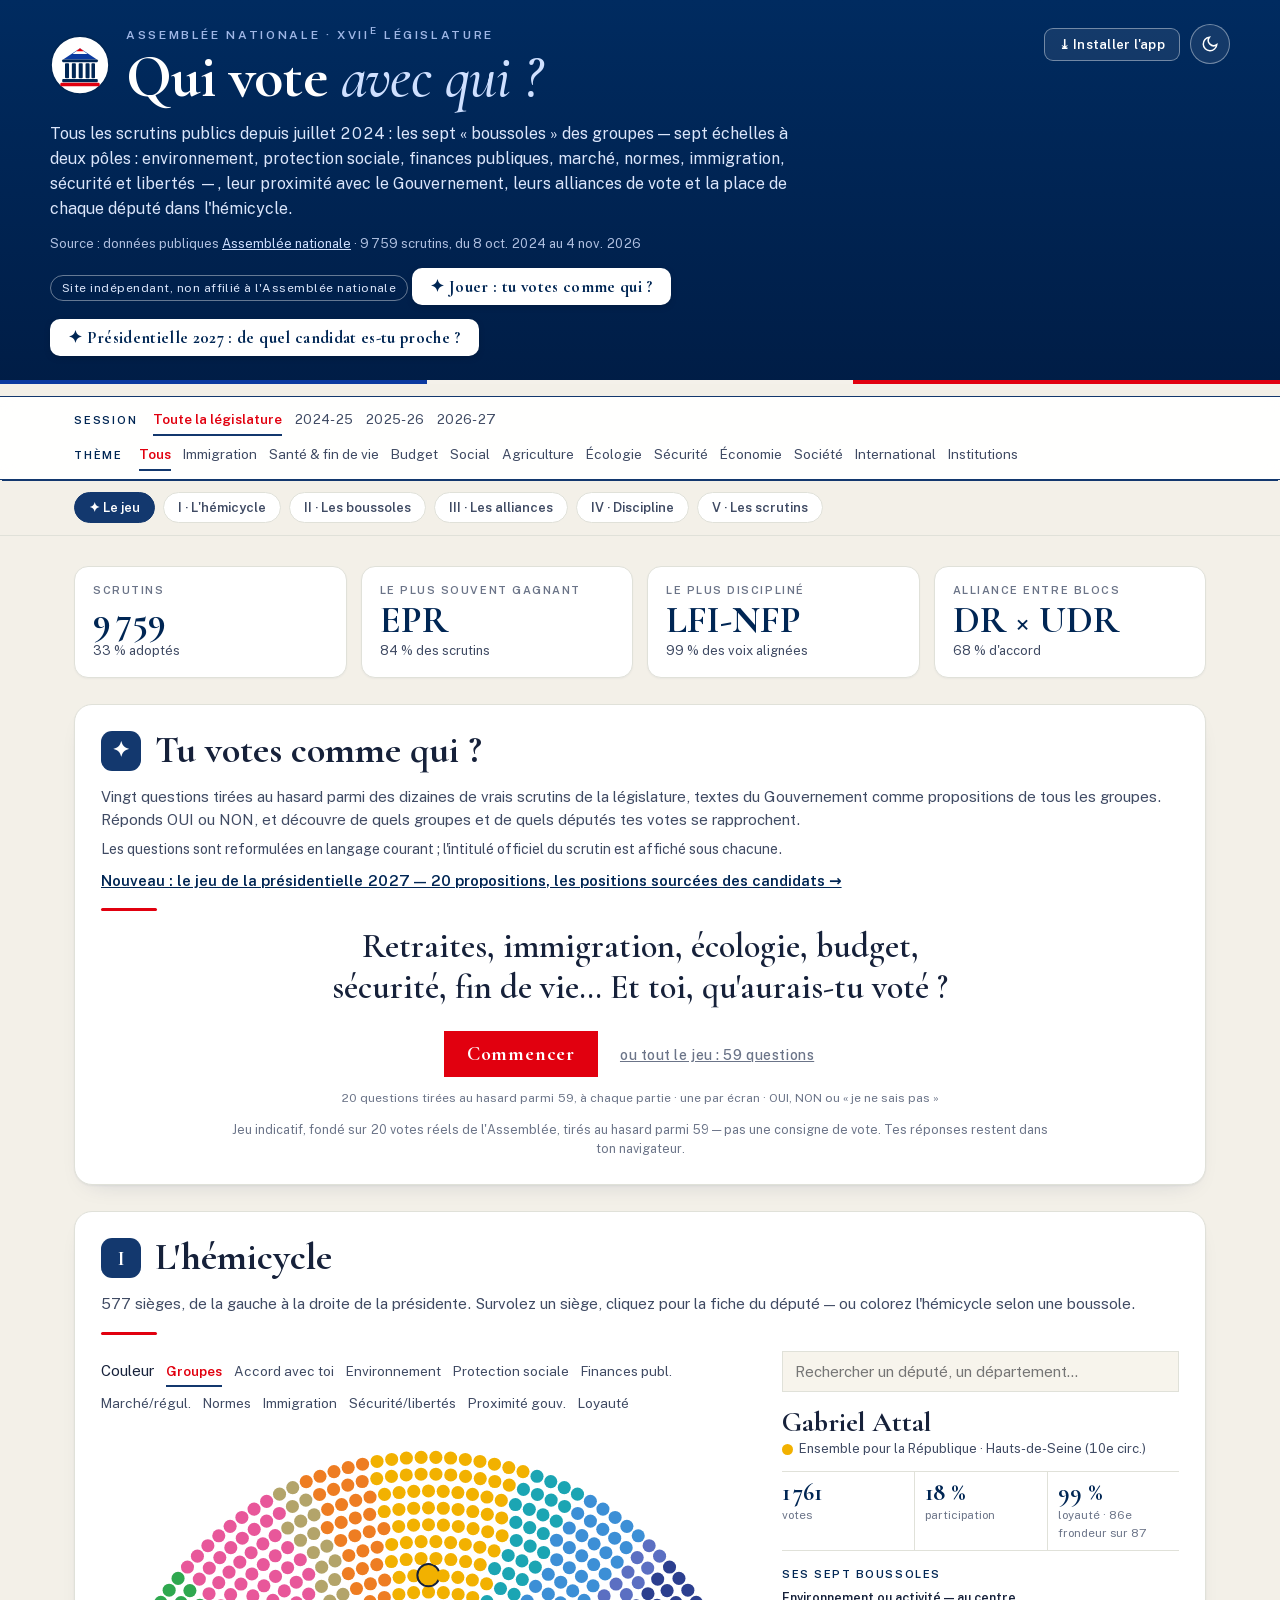
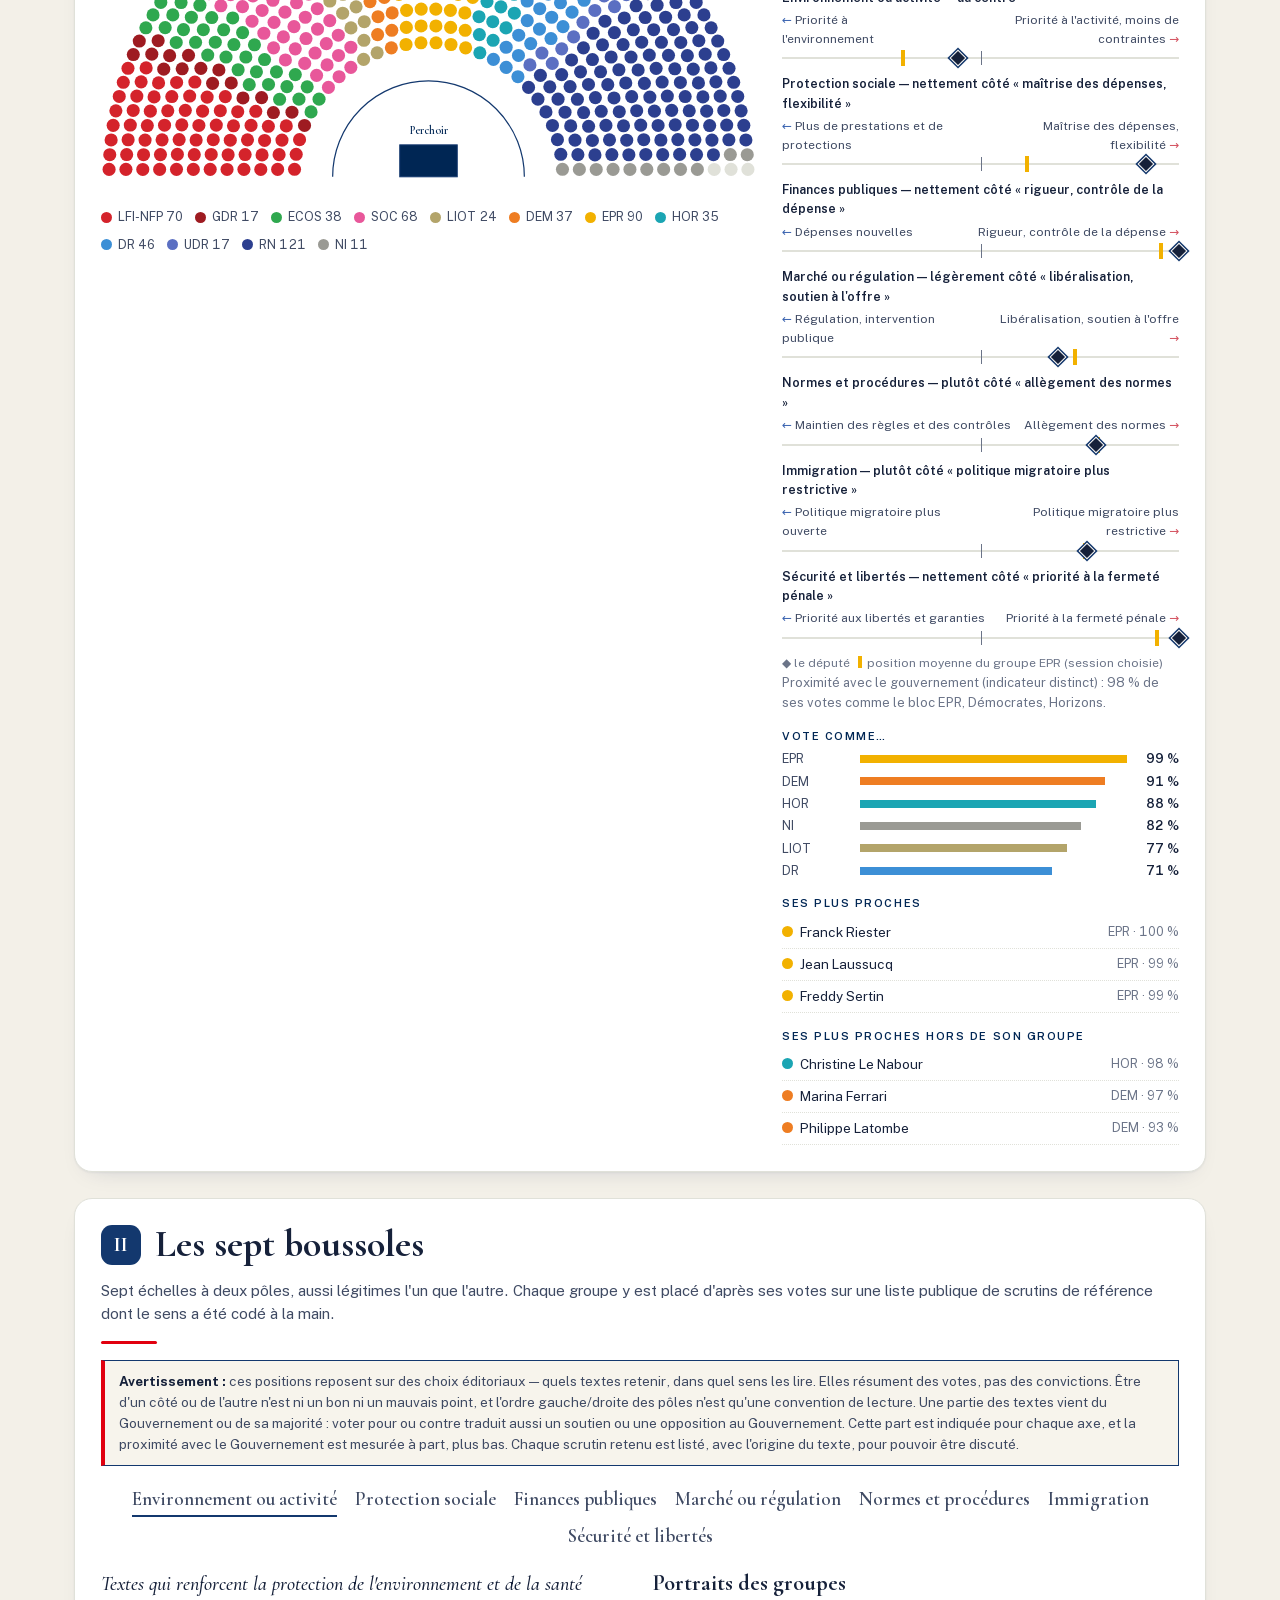
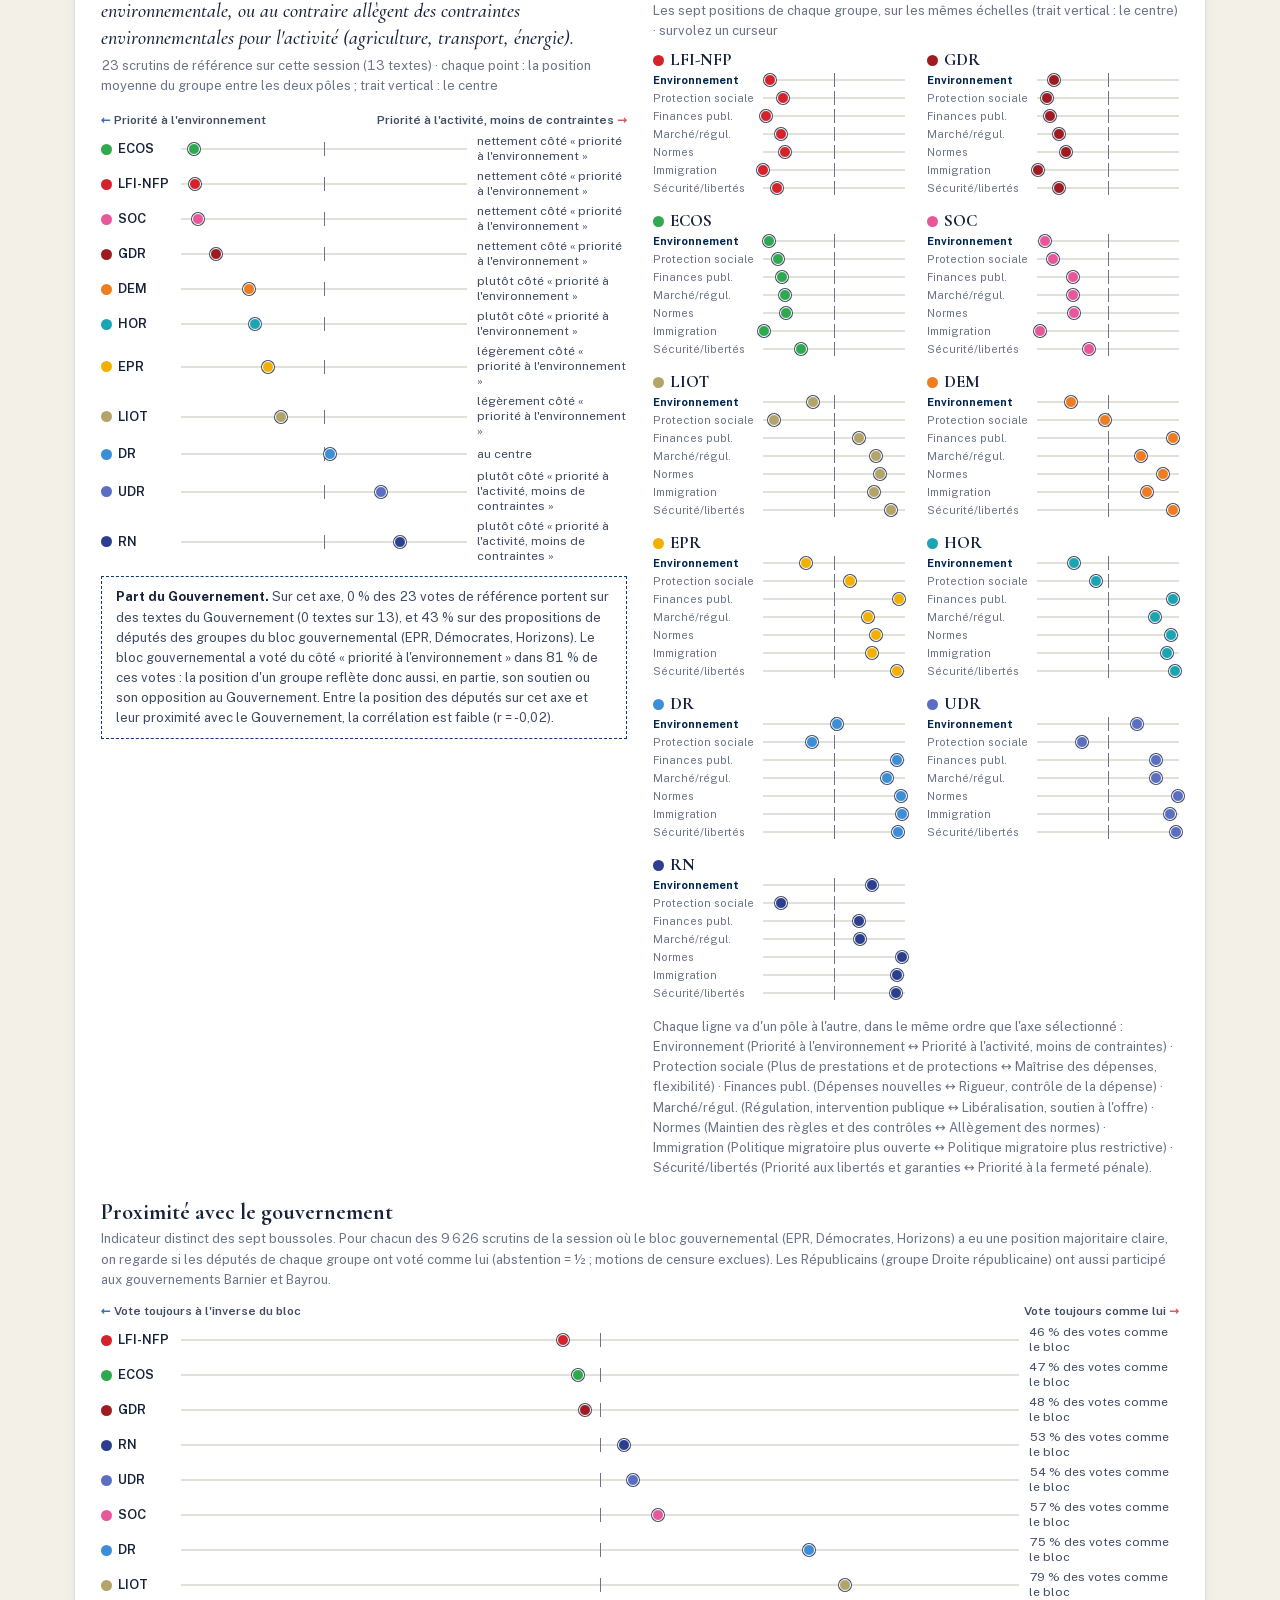
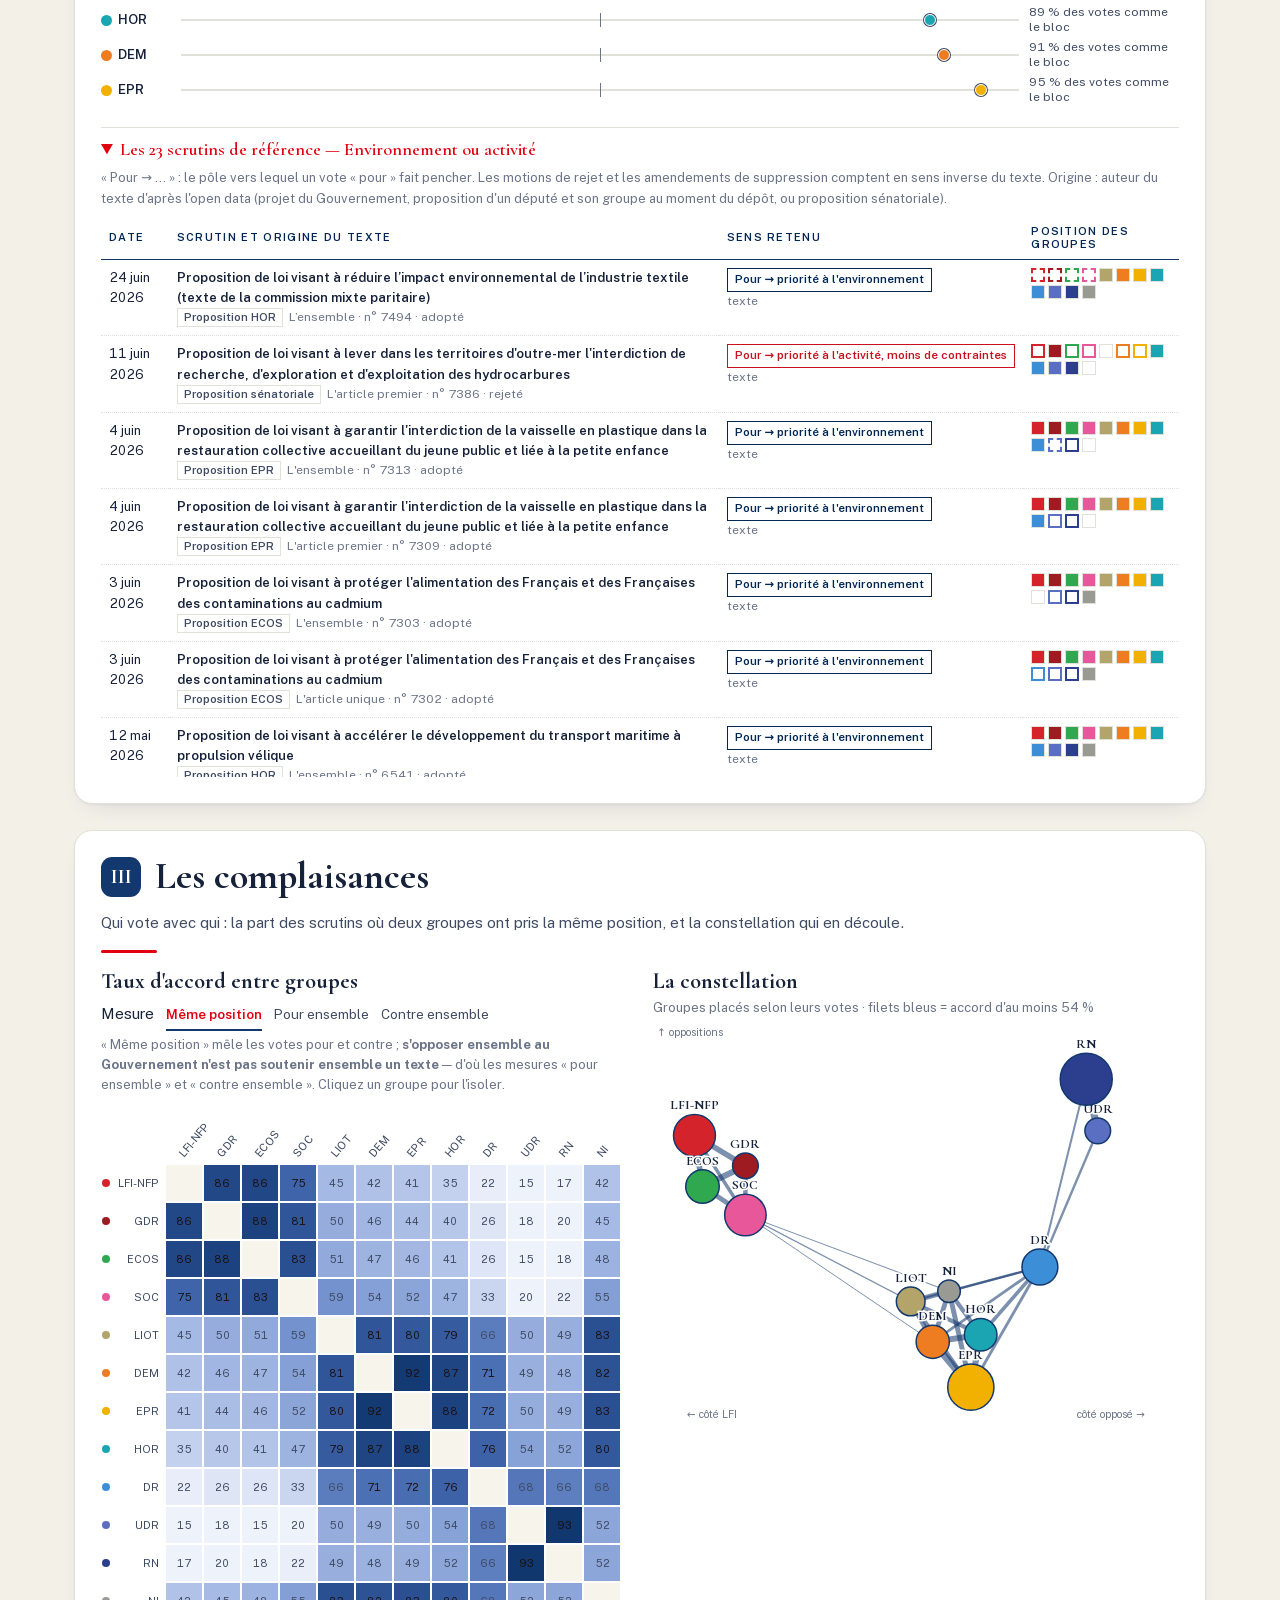
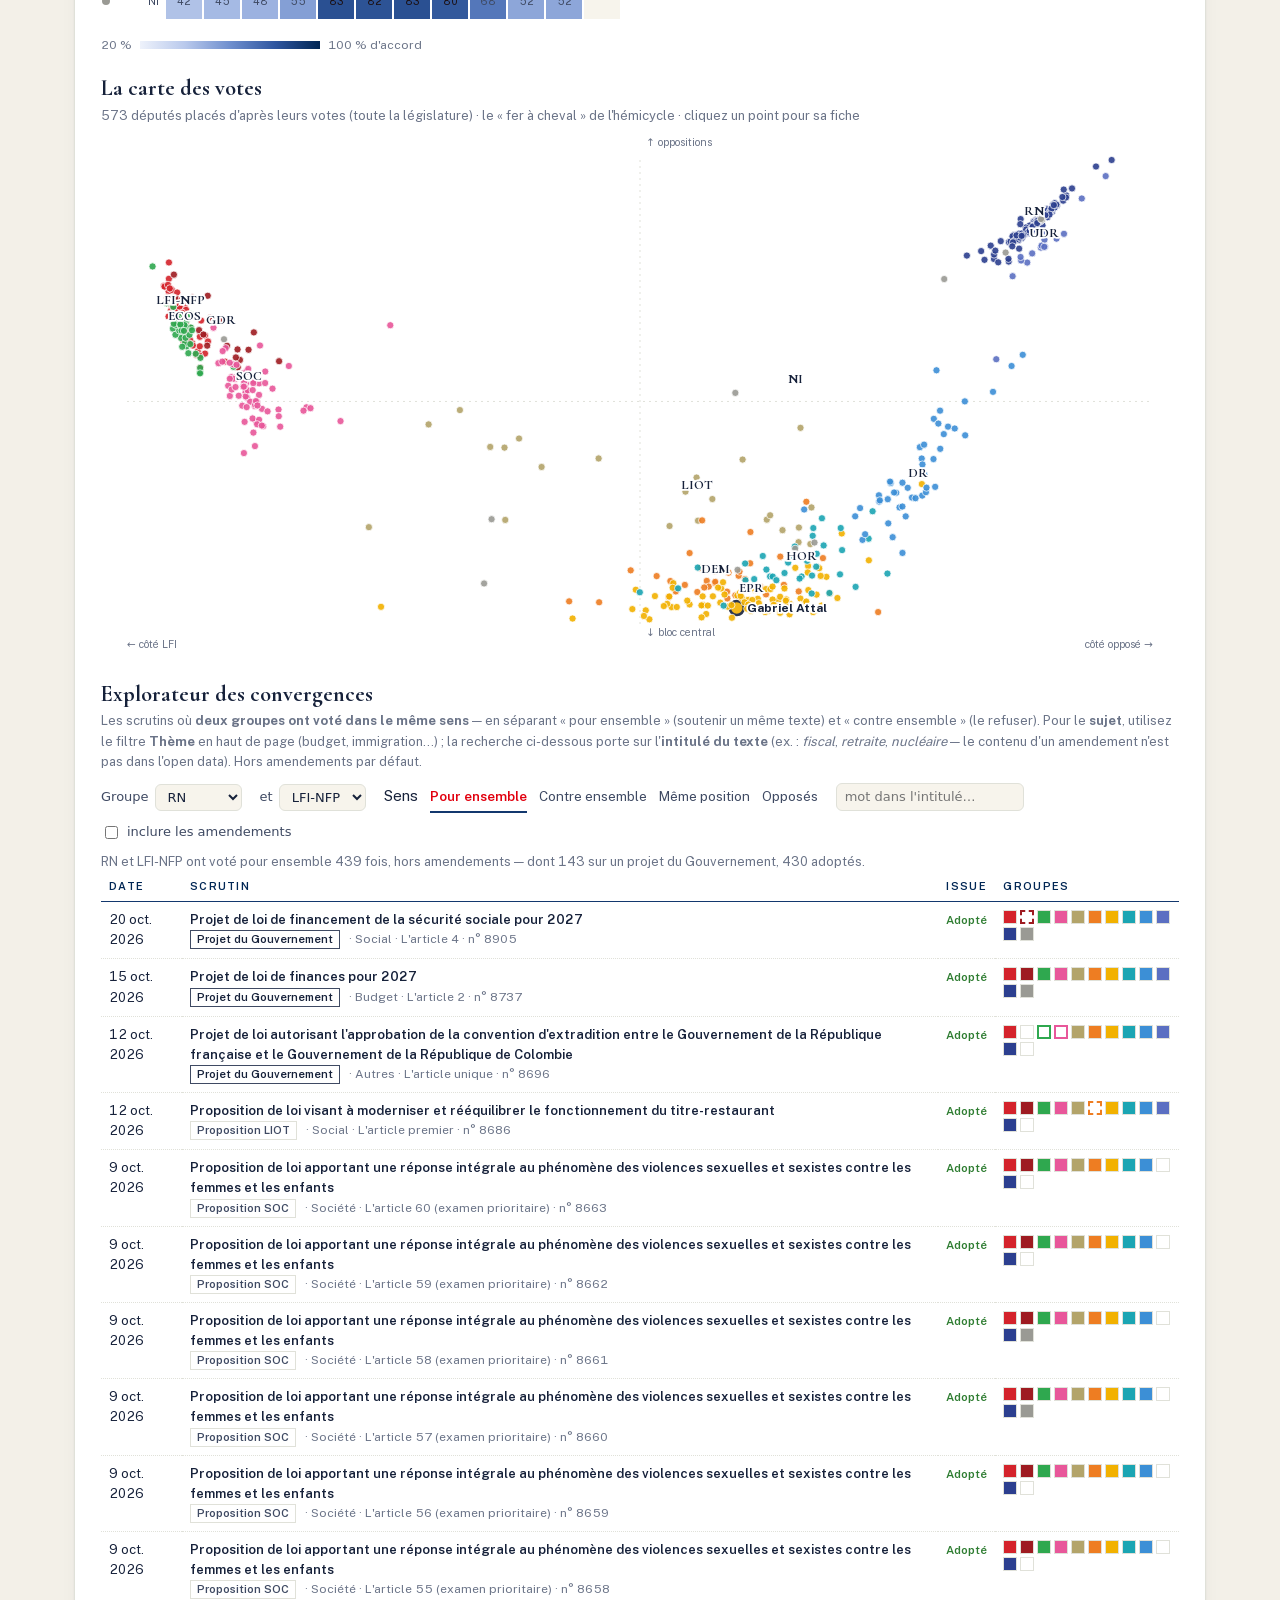
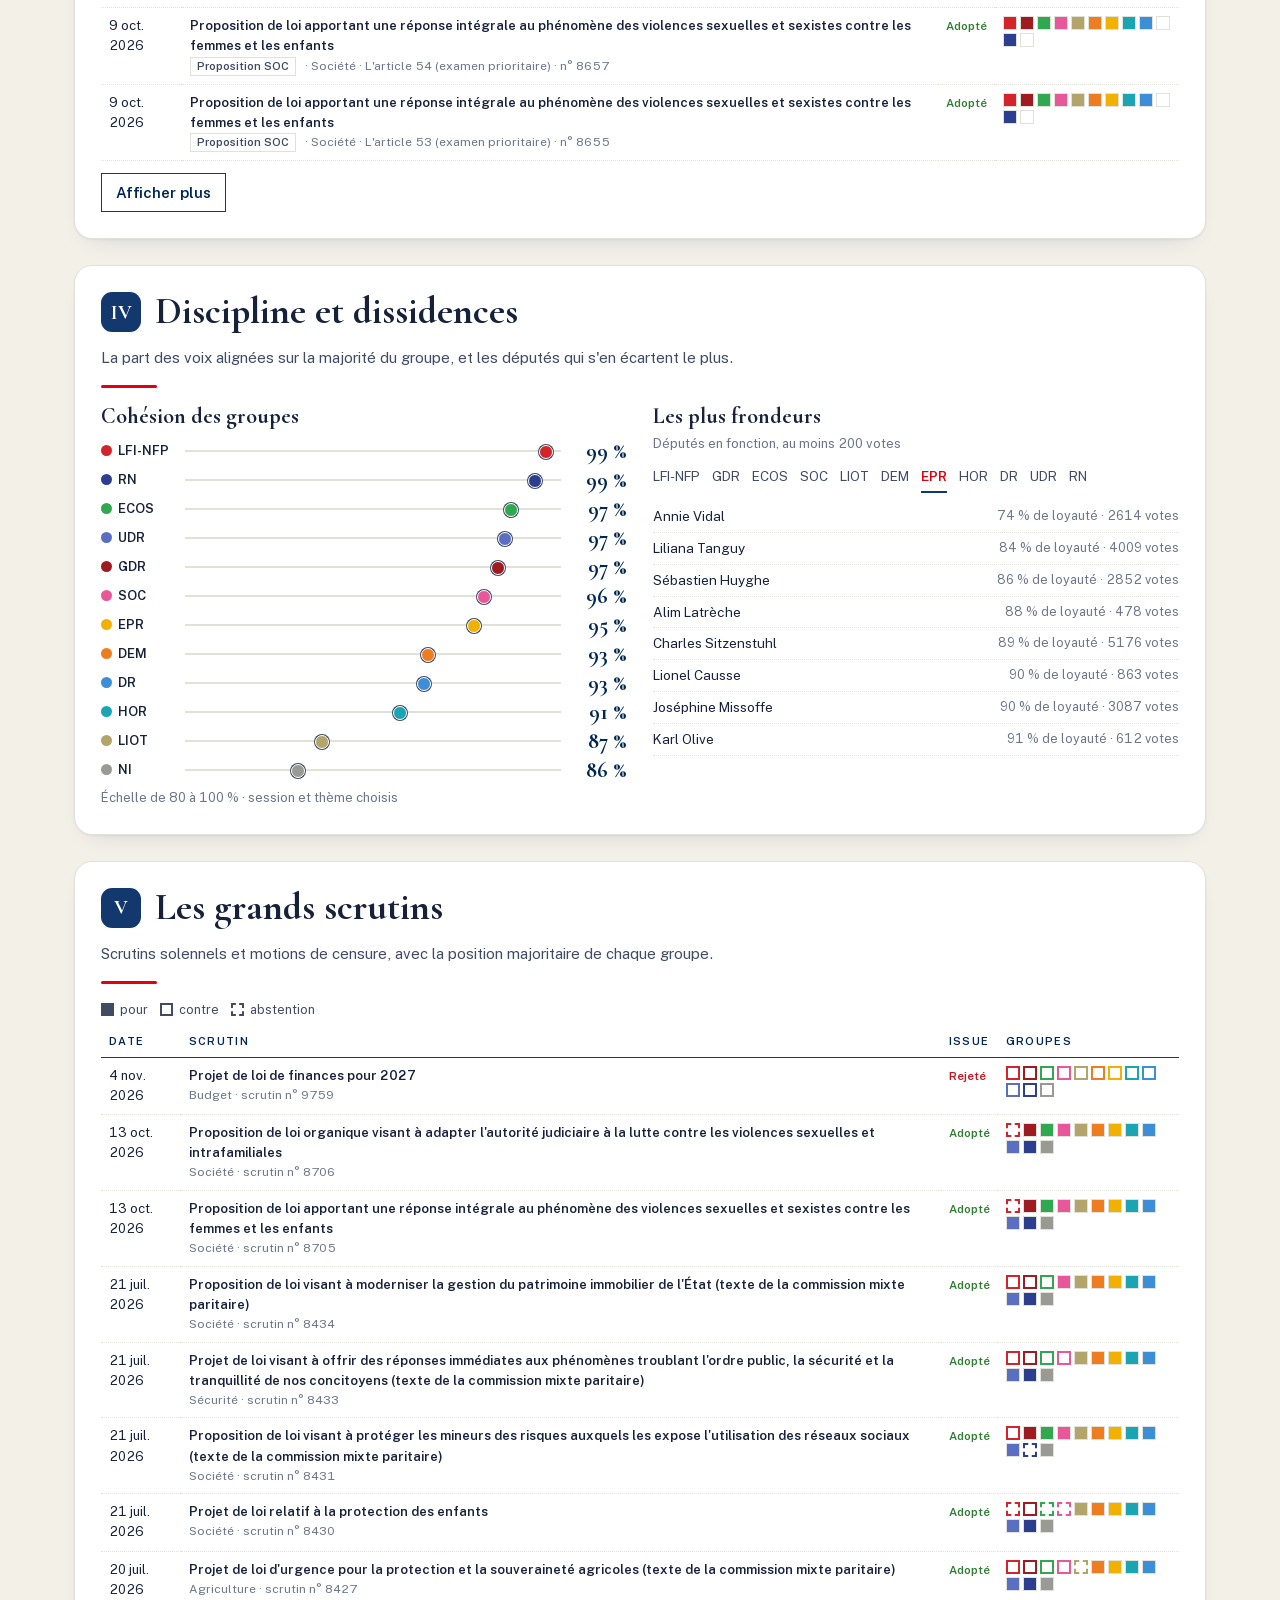
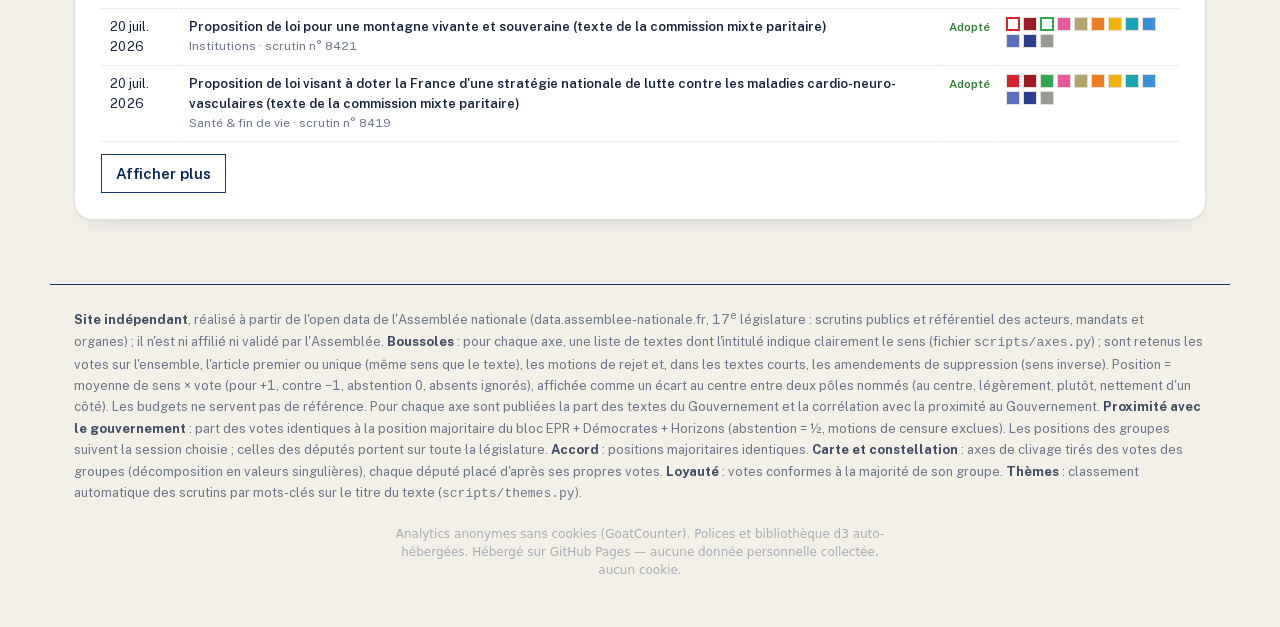
==== commit 174abb70: "Refonte visuelle : identité tricolore + sections en cartes - palette « clair institutionnel » bleu-b" ====
--- a/site/index.html
+++ b/site/index.html
@@ -5,7 +5,7 @@
 <meta name="viewport" content="width=device-width, initial-scale=1">
 <title>Qui vote avec qui</title>
 <link rel="icon" href="favicon.svg" type="image/svg+xml">
-<meta name="theme-color" content="#7a1620">
+<meta name="theme-color" content="#002654">
 <link rel="manifest" href="manifest.webmanifest">
 <link rel="apple-touch-icon" href="apple-touch-icon.png">
 <meta name="apple-mobile-web-app-capable" content="yes">
@@ -20,32 +20,32 @@
 /* Inspiré de l'hémicycle du Palais Bourbon : velours rouge, acajou, dorures, marbre. Site non officiel. */
 :root {
   color-scheme: light;
-  --bg: #efe8dc; --paper: #fbf7ef; --paper-2: #f3ecdf; --ink: #22181a; --ink-2: #5b4a42; --muted: #75665b;
-  --rule: #dccbab; --gold: #a07a32; --gold-ink: #7a5a1f; --velvet: #8a1c26; --velvet-2: #a3262f; --velvet-deep: #5c0f17; --velvet-ink: #f7ecd6;
-  --wood: #5b2f1f; --blue: #1f3a6b;
-  --seq-0: #f6efe2; --seq-1: #e3cf9e; --seq-2: #c58f4a; --seq-3: #9b3b2c; --seq-4: #5c0f17;
-  --pole-l: #4d6680; --pole-r: #8a6a3c; --pole-0: #ece6da;
-  --vein: rgba(120, 100, 80, .06);
+  --bg: #f3f0e8; --paper: #ffffff; --paper-2: #f7f4ec; --ink: #16213a; --ink-2: #3f4a63; --muted: #6b7488;
+  --rule: #e0e1d9; --gold: #13386e; --gold-ink: #002654; --velvet: #e1000f; --velvet-2: #c8101f; --velvet-deep: #002654; --velvet-ink: #ffffff;
+  --wood: #002654; --blue: #1f3a6b;
+  --seq-0: #eef2fb; --seq-1: #b9c9ec; --seq-2: #6f8fce; --seq-3: #2f56a0; --seq-4: #002654;
+  --pole-l: #3a63b0; --pole-r: #d4515f; --pole-0: #ece9e0;
+  --vein: transparent;
 }
 @media (prefers-color-scheme: dark) {
   :root:not([data-theme="light"]) {
     color-scheme: dark;
-    --bg: #120a0b; --paper: #1c1012; --paper-2: #26171a; --ink: #f2e7d5; --ink-2: #cdbba3; --muted: #a8957f;
-    --rule: #4a3528; --gold: #c9a45a; --gold-ink: #dcb96c; --velvet: #9e2a33; --velvet-2: #b8343d; --velvet-deep: #3a0a10; --velvet-ink: #f6ead2;
-    --wood: #3a1d13; --blue: #8fa9d6;
-    --seq-0: #2a1a1c; --seq-1: #5a2a24; --seq-2: #8f4630; --seq-3: #c9893f; --seq-4: #efd590;
-    --pole-l: #8fa6c0; --pole-r: #c9a46e; --pole-0: #3a2e2a;
-    --vein: rgba(201, 164, 90, .035);
+    --bg: #0e1526; --paper: #141d33; --paper-2: #1a2440; --ink: #eaf0fb; --ink-2: #c2cde3; --muted: #8e9bba;
+    --rule: #2a3550; --gold: #6f93d6; --gold-ink: #9fbaf0; --velvet: #ff5a68; --velvet-2: #ff7480; --velvet-deep: #0a1a3a; --velvet-ink: #ffffff;
+    --wood: #0a1430; --blue: #9fb9e8;
+    --seq-0: #162138; --seq-1: #243a66; --seq-2: #3a5fa0; --seq-3: #5b84cf; --seq-4: #9fc0ff;
+    --pole-l: #7fa0e0; --pole-r: #ff8a94; --pole-0: #28324c;
+    --vein: transparent;
   }
 }
 :root[data-theme="dark"] {
   color-scheme: dark;
-  --bg: #120a0b; --paper: #1c1012; --paper-2: #26171a; --ink: #f2e7d5; --ink-2: #cdbba3; --muted: #a8957f;
-  --rule: #4a3528; --gold: #c9a45a; --gold-ink: #dcb96c; --velvet: #9e2a33; --velvet-2: #b8343d; --velvet-deep: #3a0a10; --velvet-ink: #f6ead2;
-  --wood: #3a1d13; --blue: #8fa9d6;
-  --seq-0: #2a1a1c; --seq-1: #5a2a24; --seq-2: #8f4630; --seq-3: #c9893f; --seq-4: #efd590;
-  --pole-l: #8fa6c0; --pole-r: #c9a46e; --pole-0: #3a2e2a;
-  --vein: rgba(201, 164, 90, .035);
+  --bg: #0e1526; --paper: #141d33; --paper-2: #1a2440; --ink: #eaf0fb; --ink-2: #c2cde3; --muted: #8e9bba;
+  --rule: #2a3550; --gold: #6f93d6; --gold-ink: #9fbaf0; --velvet: #ff5a68; --velvet-2: #ff7480; --velvet-deep: #0a1a3a; --velvet-ink: #ffffff;
+  --wood: #0a1430; --blue: #9fb9e8;
+  --seq-0: #162138; --seq-1: #243a66; --seq-2: #3a5fa0; --seq-3: #5b84cf; --seq-4: #9fc0ff;
+  --pole-l: #7fa0e0; --pole-r: #ff8a94; --pole-0: #28324c;
+  --vein: transparent;
 }
 * { box-sizing: border-box; }
 html { -webkit-text-size-adjust: 100%; }
@@ -62,29 +62,26 @@
 
 /* ---- Tenture d'en-tête ---- */
 .drape {
-  position: relative; color: var(--velvet-ink); padding: 44px 24px 54px;
-  background: repeating-linear-gradient(90deg, #6e141d 0px, #8e1f29 22px, #a12a33 34px, #8e1f29 46px, #6e141d 68px, #5a0f17 80px),
-    #7a1620;
-  background-blend-mode: normal;
-  box-shadow: inset 0 -30px 40px -20px rgba(0,0,0,.45), inset 0 20px 30px -20px rgba(0,0,0,.5);
-}
-.drape::after { /* frange dorée */
-  content: ""; position: absolute; left: 0; right: 0; bottom: -12px; height: 14px;
-  background: radial-gradient(circle at 8px 0, #b8913f 6px, #8a6a2a 7px, transparent 8px) repeat-x 0 0 / 16px 14px;
-  filter: drop-shadow(0 2px 2px rgba(0,0,0,.35));
+  position: relative; color: #fff; padding: 24px 24px 28px;
+  background: linear-gradient(180deg, #002b60, #001d46);
+}
+.drape::after { /* bande tricolore */
+  content: ""; position: absolute; left: 0; right: 0; bottom: 0; height: 4px;
+  background: linear-gradient(90deg, #0b3aa0 0 33.33%, #f4f1ea 33.33% 66.66%, #e1000f 66.66%);
 }
 .drape-in { max-width: 1180px; margin: 0 auto; display: flex; justify-content: space-between; gap: 20px; align-items: flex-start; }
-.eyebrow { font: 600 12px/1.3 "Public Sans", sans-serif; letter-spacing: .22em; text-transform: uppercase; color: #e9cf8f; }
-.drape h1 { font-family: "Cormorant Garamond", Georgia, serif; font-weight: 700; font-size: clamp(38px, 6.4vw, 72px); line-height: .98; margin: 10px 0 14px; letter-spacing: -.01em; }
-.drape h1 em { font-style: italic; font-weight: 500; color: #f1d9a0; }
-.drape .lede { max-width: 700px; margin: 0; font-size: 16px; color: #f3e3c6; }
-.drape .meta { margin-top: 14px; font-size: 13px; color: #e6cfa4; }
-.drape .meta a { color: #f6dc9c; }
-.drape .indep { display: inline-block; margin-top: 10px; font-size: 12px; letter-spacing: .04em; border: 1px solid rgba(233, 207, 143, .6); color: #f1dcae; padding: 3px 10px; }
-.tricolore { display: flex; height: 3px; width: 72px; margin: 0 0 14px; }
-.tricolore span { flex: 1; } .tricolore span:nth-child(1) { background: #3a5aa8; } .tricolore span:nth-child(2) { background: #f4efe6; } .tricolore span:nth-child(3) { background: #e2383f; }
-.theme-btn { background: transparent; border: 1px solid rgba(233, 207, 143, .7); color: #f1dcae; width: 40px; height: 40px; border-radius: 50%; cursor: pointer; display: grid; place-items: center; flex: none; }
-.theme-btn:hover { background: rgba(0,0,0,.15); }
+.brand { display: flex; gap: 16px; align-items: center; min-width: 0; }
+.logo { width: 60px; height: 60px; flex: none; }
+.eyebrow { font: 600 12px/1.3 "Public Sans", sans-serif; letter-spacing: .22em; text-transform: uppercase; color: #9fb7e6; }
+.drape h1 { font-family: "Cormorant Garamond", Georgia, serif; font-weight: 700; font-size: clamp(32px, 5.4vw, 60px); line-height: .98; margin: 4px 0 0; letter-spacing: -.01em; }
+.drape h1 em { font-style: italic; font-weight: 500; color: #cfe0ff; }
+.drape .lede { max-width: 760px; margin: 16px 0 0; font-size: 16px; color: #dbe6fb; }
+.drape .meta { margin-top: 12px; font-size: 13px; color: #aebfdf; }
+.drape .meta a { color: #cfe0ff; }
+.drape .indep { display: inline-block; margin-top: 10px; font-size: 12px; letter-spacing: .04em; border: 1px solid rgba(255,255,255,.4); color: #dbe6fb; padding: 3px 11px; border-radius: 999px; }
+.tricolore { display: none; }
+.theme-btn { background: rgba(255,255,255,.08); border: 1px solid rgba(255,255,255,.4); color: #fff; width: 40px; height: 40px; border-radius: 50%; cursor: pointer; display: grid; place-items: center; flex: none; }
+.theme-btn:hover { background: rgba(255,255,255,.18); }
 
 /* ---- Barre de filtres : filets dorés ---- */
 .ledger { position: sticky; top: 0; z-index: 20; background: color-mix(in srgb, var(--paper) 94%, transparent); backdrop-filter: blur(8px);
@@ -100,24 +97,24 @@
 
 /* ---- Chapitres ---- */
 main { max-width: 1180px; margin: 0 auto; padding: 8px 24px 64px; }
-.chapter { margin-top: 46px; }
-.ch-head { text-align: center; margin: 0 auto 22px; max-width: 760px; }
-.ornament { display: flex; align-items: center; gap: 12px; justify-content: center; color: var(--gold); margin-bottom: 8px; }
-.ornament::before, .ornament::after { content: ""; flex: 1; max-width: 200px; height: 5px; border-top: 1px solid var(--gold); border-bottom: 1px solid var(--gold); }
-.ornament span { font: 600 14px/1 "Cormorant Garamond", serif; letter-spacing: .2em; color: var(--gold-ink); }
-.ch-head h2 { font: 700 clamp(28px, 4vw, 40px)/1.05 "Cormorant Garamond", Georgia, serif; margin: 0 0 8px; }
-.ch-head p { margin: 0; color: var(--ink-2); }
-.panel { background: var(--paper); border: 1px solid var(--rule); box-shadow: inset 0 0 0 5px var(--paper), inset 0 0 0 6px color-mix(in srgb, var(--gold) 35%, transparent); padding: 22px; min-width: 0; }
+.chapter { margin-top: 26px; background: var(--paper); border: 1px solid var(--rule); border-radius: 18px; box-shadow: 0 1px 2px rgba(0,30,80,.05), 0 10px 26px -16px rgba(0,30,80,.22); padding: 26px; scroll-margin-top: 70px; }
+.ch-head { display: grid; grid-template-columns: auto 1fr; gap: 2px 14px; align-items: center; margin: 0 0 16px; max-width: none; text-align: left; }
+.ornament { display: flex; align-items: center; justify-content: flex-start; margin: 0; grid-row: 1; grid-column: 1; color: var(--gold); }
+.ornament::before, .ornament::after { display: none; }
+.ornament span { display: grid; place-items: center; width: 40px; height: 40px; border-radius: 11px; background: var(--gold); color: #fff; font: 700 21px/1 "Cormorant Garamond", serif; letter-spacing: 0; }
+.ch-head h2 { grid-row: 1; grid-column: 2; font: 700 clamp(26px, 3.4vw, 38px)/1.05 "Cormorant Garamond", Georgia, serif; margin: 0; }
+.ch-head p { grid-column: 1 / -1; margin: 12px 0 0; color: var(--ink-2); }
+.ch-head::after { content: ""; grid-column: 1 / -1; height: 3px; width: 56px; background: var(--velvet); border-radius: 2px; margin-top: 14px; }
+.panel { background: transparent; border: none; box-shadow: none; padding: 0; min-width: 0; }
 .panel h3 { font: 700 22px/1.15 "Cormorant Garamond", Georgia, serif; margin: 0 0 4px; }
 .note { color: var(--muted); font-size: 13px; margin: 0; }
-.cols { display: grid; grid-template-columns: minmax(0, 1fr) minmax(0, 1fr); gap: 22px; }
-.cols-hemi { display: grid; grid-template-columns: minmax(0, 1.65fr) minmax(0, 1fr); gap: 22px; align-items: start; }
+.cols { display: grid; grid-template-columns: minmax(0, 1fr) minmax(0, 1fr); gap: 26px; }
+.cols-hemi { display: grid; grid-template-columns: minmax(0, 1.65fr) minmax(0, 1fr); gap: 26px; align-items: start; }
 .scroll-x { overflow-x: auto; }
 
-/* ---- Chiffres de séance ---- */
-.figures { display: grid; grid-template-columns: repeat(4, minmax(0, 1fr)); border-top: 1px solid var(--gold); border-bottom: 1px solid var(--gold); margin-top: 26px; }
-.fig { padding: 16px 18px; border-left: 1px solid var(--rule); min-width: 0; }
-.fig:first-child { border-left: none; }
+/* ---- Chiffres clés (cartes) ---- */
+.figures { display: grid; grid-template-columns: repeat(4, minmax(0, 1fr)); gap: 14px; border: none; margin-top: 22px; }
+.fig { padding: 16px 18px; border: 1px solid var(--rule); border-radius: 14px; background: var(--paper); box-shadow: 0 1px 2px rgba(0,30,80,.04); min-width: 0; }
 .fig .k { font: 600 11px/1.3 "Public Sans"; letter-spacing: .14em; text-transform: uppercase; color: var(--muted); }
 .fig .v { font: 700 38px/1.05 "Cormorant Garamond", serif; color: var(--gold-ink); margin-top: 4px; }
 .fig .d { font-size: 13px; color: var(--ink-2); }
@@ -216,9 +213,9 @@
 .tip .r { display: flex; justify-content: space-between; gap: 10px; }
 .tip .r b { color: var(--ink); }
 /* ---- Le jeu ---- */
-.play-btn { display: inline-flex; align-items: center; gap: 8px; margin-top: 14px; margin-left: 8px; background: #e9cf8f; color: #3a0a10; border: none; padding: 9px 18px; cursor: pointer;
-  font: 700 17px/1 "Cormorant Garamond", serif; letter-spacing: .02em; box-shadow: 0 2px 0 #8a6a2a; }
-.play-btn:hover { background: #f3dca4; }
+.play-btn { display: inline-flex; align-items: center; gap: 8px; margin-top: 14px; margin-right: 8px; background: #fff; color: #002654; border: none; border-radius: 10px; padding: 10px 18px; cursor: pointer;
+  font: 700 17px/1 "Cormorant Garamond", serif; letter-spacing: .02em; box-shadow: 0 2px 10px -4px rgba(0,0,0,.4); }
+.play-btn:hover { background: #eef2fb; }
 .game { max-width: 820px; margin: 0 auto; }
 .game .honest { font-size: 12.5px; color: var(--muted); text-align: center; margin: 12px 0 0; }
 .prog { height: 6px; background: var(--paper-2); border: 1px solid var(--rule); margin: 4px 0 14px; }
@@ -290,8 +287,8 @@
 
 /* ---- Bouton « Installer l'app » (tenture) ---- */
 .drape-tools { display: flex; align-items: center; gap: 10px; flex: none; }
-.install-btn { display: inline-flex; align-items: center; gap: 7px; background: transparent; border: 1px solid rgba(233, 207, 143, .7); color: #f1dcae; padding: 9px 14px; cursor: pointer; font: 600 13px/1 "Public Sans", sans-serif; letter-spacing: .02em; white-space: nowrap; }
-.install-btn:hover { background: rgba(0,0,0,.15); border-color: #f1dcae; }
+.install-btn { display: inline-flex; align-items: center; gap: 7px; background: rgba(255,255,255,.08); border: 1px solid rgba(255,255,255,.4); color: #fff; padding: 9px 14px; border-radius: 9px; cursor: pointer; font: 600 13px/1 "Public Sans", sans-serif; letter-spacing: .02em; white-space: nowrap; }
+.install-btn:hover { background: rgba(255,255,255,.18); border-color: #fff; }
 .install-btn .lbl-short { display: none; }
 .install-tip { max-width: 1180px; margin: 0 auto; padding: 10px 24px 0; color: var(--ink-2); font-size: 12.5px; }
 
@@ -308,12 +305,19 @@
     color: var(--muted); font: 600 10px/1.1 "Public Sans", sans-serif; letter-spacing: .01em; padding: 3px 1px; min-width: 0; }
   .tabbar a svg { width: 21px; height: 21px; flex: none; }
   .tabbar a span { max-width: 100%; overflow: hidden; text-overflow: ellipsis; white-space: nowrap; }
-  .tabbar a.on { color: var(--velvet); }
+  .tabbar a.on { color: var(--gold); }
   body { padding-bottom: 62px; }
   .install-btn { padding: 8px 12px; }
   .install-btn .lbl-long { display: none; }
   .install-btn .lbl-short { display: inline; }
-}
+  .toc { display: none; }
+}
+
+/* ---- Sommaire (chips) ---- */
+.toc { background: var(--bg); border-bottom: 1px solid var(--rule); }
+.toc-in { max-width: 1180px; margin: 0 auto; padding: 12px 24px; display: flex; gap: 8px; overflow-x: auto; }
+.toc a { flex: none; text-decoration: none; color: var(--ink-2); font: 600 13px/1 "Public Sans", sans-serif; padding: 8px 14px; border-radius: 999px; border: 1px solid var(--rule); background: var(--paper); white-space: nowrap; }
+.toc a:hover, .toc a.on { color: #fff; background: var(--gold); border-color: var(--gold); }
 </style>
 <script data-goatcounter="https://ukraine-map.goatcounter.com/count" async src="https://gc.zgo.at/count.js"></script>
   <link rel="stylesheet" href="fonts.css">
@@ -322,9 +326,22 @@
 <header class="drape">
   <div class="drape-in">
     <div>
-      <div class="tricolore" aria-hidden="true"><span></span><span></span><span></span></div>
-      <div class="eyebrow">Assemblée nationale · XVII<sup>e</sup> législature</div>
-      <h1>Qui vote <em>avec qui&nbsp;?</em></h1>
+      <div class="brand">
+        <svg class="logo" viewBox="0 0 64 64" aria-hidden="true">
+          <circle cx="32" cy="32" r="31" fill="#fff" stroke="#002654" stroke-width="2"/>
+          <path d="M14 26 L32 14 L50 26 Z" fill="#0b3aa0"/>
+          <path d="M24 20.3 L32 14 L40 20.3 Z" fill="#fff"/>
+          <path d="M27.8 17.4 L32 14 L36.2 17.4 Z" fill="#e1000f"/>
+          <rect x="13" y="26" width="38" height="3" rx="1" fill="#002654"/>
+          <g fill="#002654"><rect x="16" y="30" width="4.3" height="16" rx="1"/><rect x="23.3" y="30" width="4.3" height="16" rx="1"/><rect x="30.6" y="30" width="4.3" height="16" rx="1"/><rect x="37.9" y="30" width="4.3" height="16" rx="1"/><rect x="44.2" y="30" width="3.8" height="16" rx="1"/></g>
+          <rect x="13" y="47" width="38" height="3.4" rx="1" fill="#002654"/>
+          <rect x="11" y="51" width="42" height="3.6" rx="1.4" fill="#e1000f"/>
+        </svg>
+        <div>
+          <div class="eyebrow">Assemblée nationale · XVII<sup>e</sup> législature</div>
+          <h1>Qui vote <em>avec qui&nbsp;?</em></h1>
+        </div>
+      </div>
       <p class="lede">Tous les scrutins publics depuis juillet 2024&nbsp;: les sept «&nbsp;boussoles&nbsp;» des groupes — sept échelles à deux pôles&nbsp;: environnement, protection sociale, finances publiques, marché, normes, immigration, sécurité et libertés —, leur proximité avec le Gouvernement, leurs alliances de vote et la place de chaque député dans l'hémicycle.</p>
       <div class="meta">Source&nbsp;: données publiques <a href="https://data.assemblee-nationale.fr" target="_blank" rel="noopener">Assemblée nationale</a> · <span id="asof"></span></div>
       <div class="indep">Site indépendant, non affilié à l'Assemblée nationale</div>
@@ -345,6 +362,17 @@
   <div class="ledger-in">
     <div class="tabs" id="periods"><span class="lab">Session</span></div>
     <div class="tabs" id="themes"><span class="lab">Thème</span></div>
+  </div>
+</nav>
+
+<nav class="toc" aria-label="Sommaire">
+  <div class="toc-in">
+    <a href="#ch-jeu" data-sec="ch-jeu">✦ Le jeu</a>
+    <a href="#ch-hemi" data-sec="ch-hemi">I · L'hémicycle</a>
+    <a href="#ch-axes" data-sec="ch-axes">II · Les boussoles</a>
+    <a href="#ch-alliances" data-sec="ch-alliances">III · Les alliances</a>
+    <a href="#ch-discipline" data-sec="ch-discipline">IV · Discipline</a>
+    <a href="#ch-votes" data-sec="ch-votes">V · Les scrutins</a>
   </div>
 </nav>
 
@@ -434,7 +462,7 @@
       </div>
       <div class="panel">
         <h3>La constellation</h3>
-        <p class="note">Groupes placés selon leurs votes · filets dorés = accord d'au moins <span id="linkThr"></span></p>
+        <p class="note">Groupes placés selon leurs votes · filets bleus = accord d'au moins <span id="linkThr"></span></p>
         <div id="constel" style="margin-top:6px"></div>
       </div>
     </div>
@@ -1447,19 +1475,15 @@
       });
     }
   }
-  // barre d'onglets : surlignage du chapitre visible (scrollspy)
-  var bar=document.getElementById("tabbar");
-  if(bar && "IntersectionObserver" in window){
-    var links={}; bar.querySelectorAll("a[data-sec]").forEach(function(a){ links[a.dataset.sec]=a; });
-    var secs=Object.keys(links).map(function(id){ return document.getElementById(id); }).filter(Boolean);
-    var cur=null;
-    var io=new IntersectionObserver(function(ents){
-      ents.forEach(function(en){ if(en.isIntersecting){ cur=en.target.id; } });
-      // choisit la section dont le haut est le plus proche du tiers supérieur
+  // surlignage du chapitre visible (scrollspy) sur la barre mobile ET le sommaire
+  var navLinks=[].slice.call(document.querySelectorAll(".tabbar a[data-sec], .toc a[data-sec]"));
+  if(navLinks.length && "IntersectionObserver" in window){
+    var secIds={}; navLinks.forEach(function(a){ secIds[a.dataset.sec]=1; });
+    var secs=Object.keys(secIds).map(function(id){ return document.getElementById(id); }).filter(Boolean);
+    var io=new IntersectionObserver(function(){
       var best=null, bd=1e9;
       secs.forEach(function(s){ var r=s.getBoundingClientRect(); var d=Math.abs(r.top-80); if(r.bottom>60 && d<bd){ bd=d; best=s.id; } });
-      var act=best||cur;
-      for(var k in links) links[k].classList.toggle("on", k===act);
+      if(best) navLinks.forEach(function(a){ a.classList.toggle("on", a.dataset.sec===best); });
     },{rootMargin:"-70px 0px -55% 0px",threshold:[0,.1,.5]});
     secs.forEach(function(s){ io.observe(s); });
   }
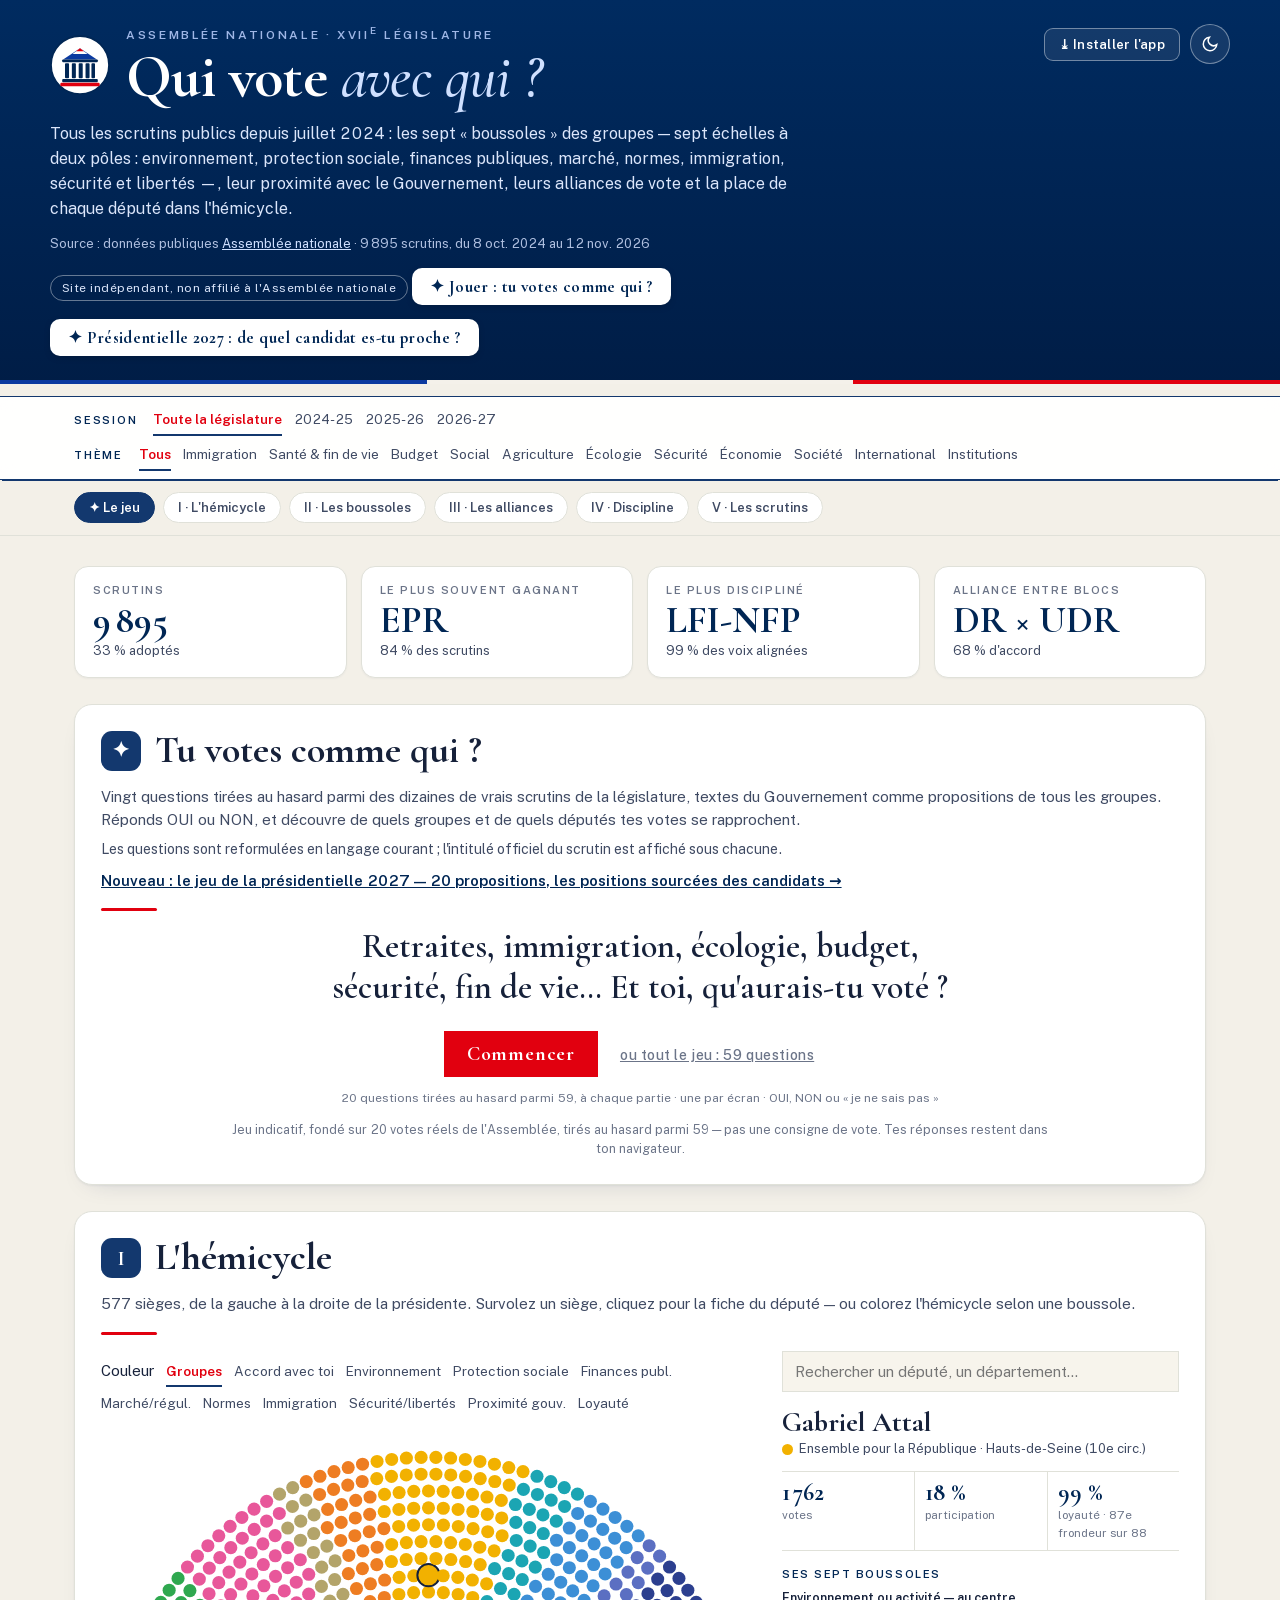
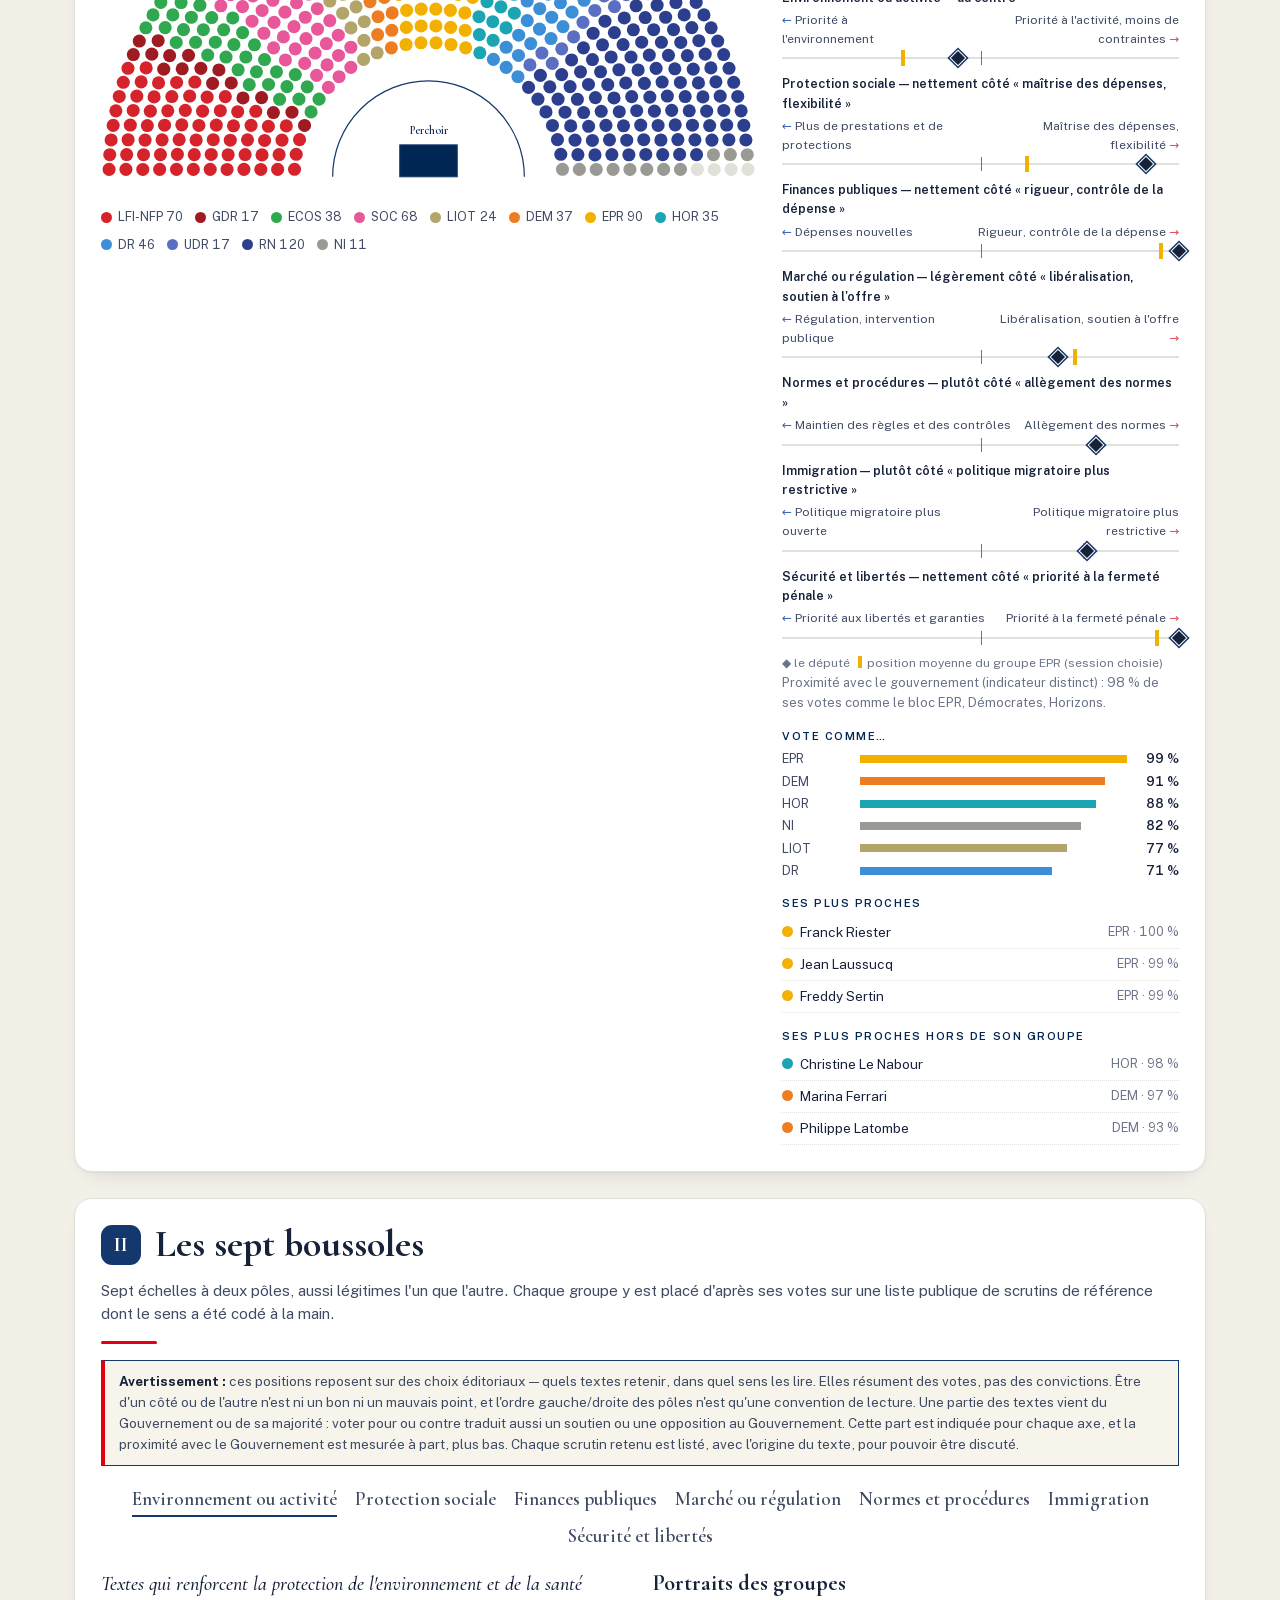
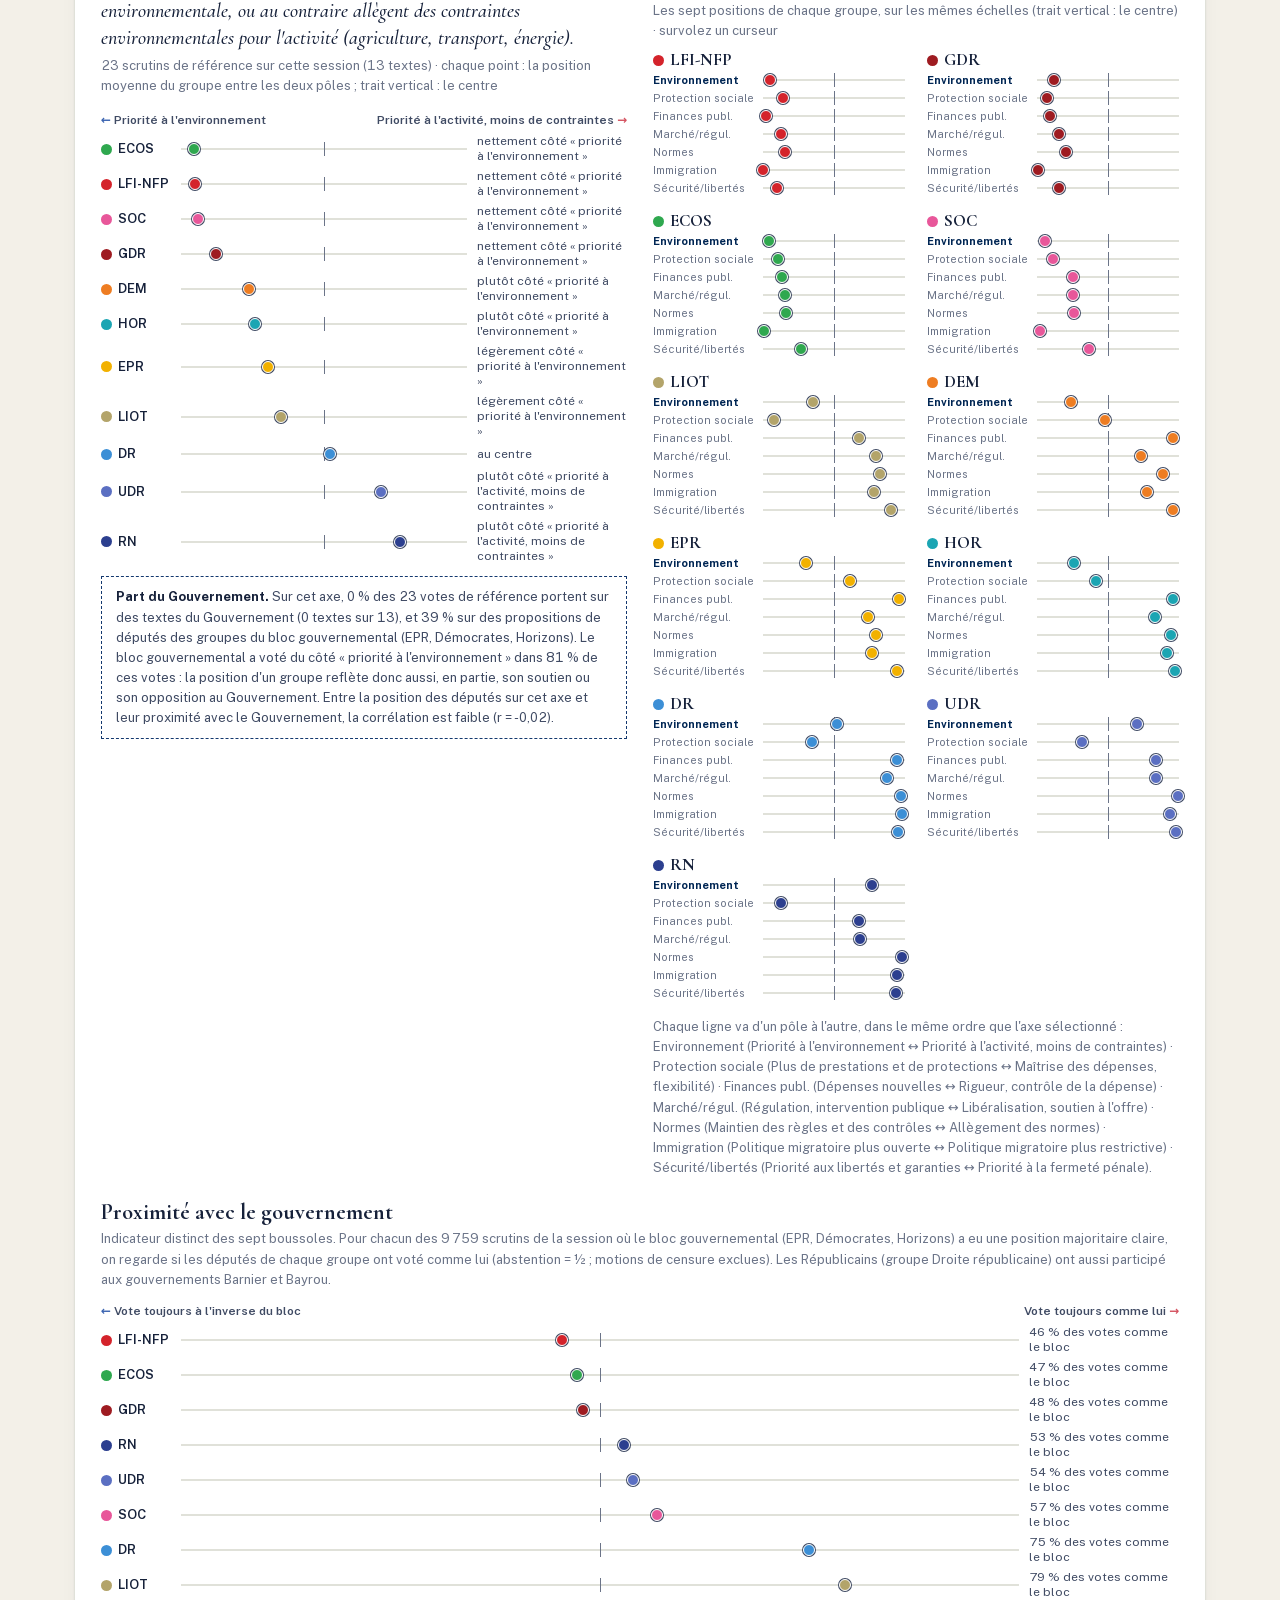
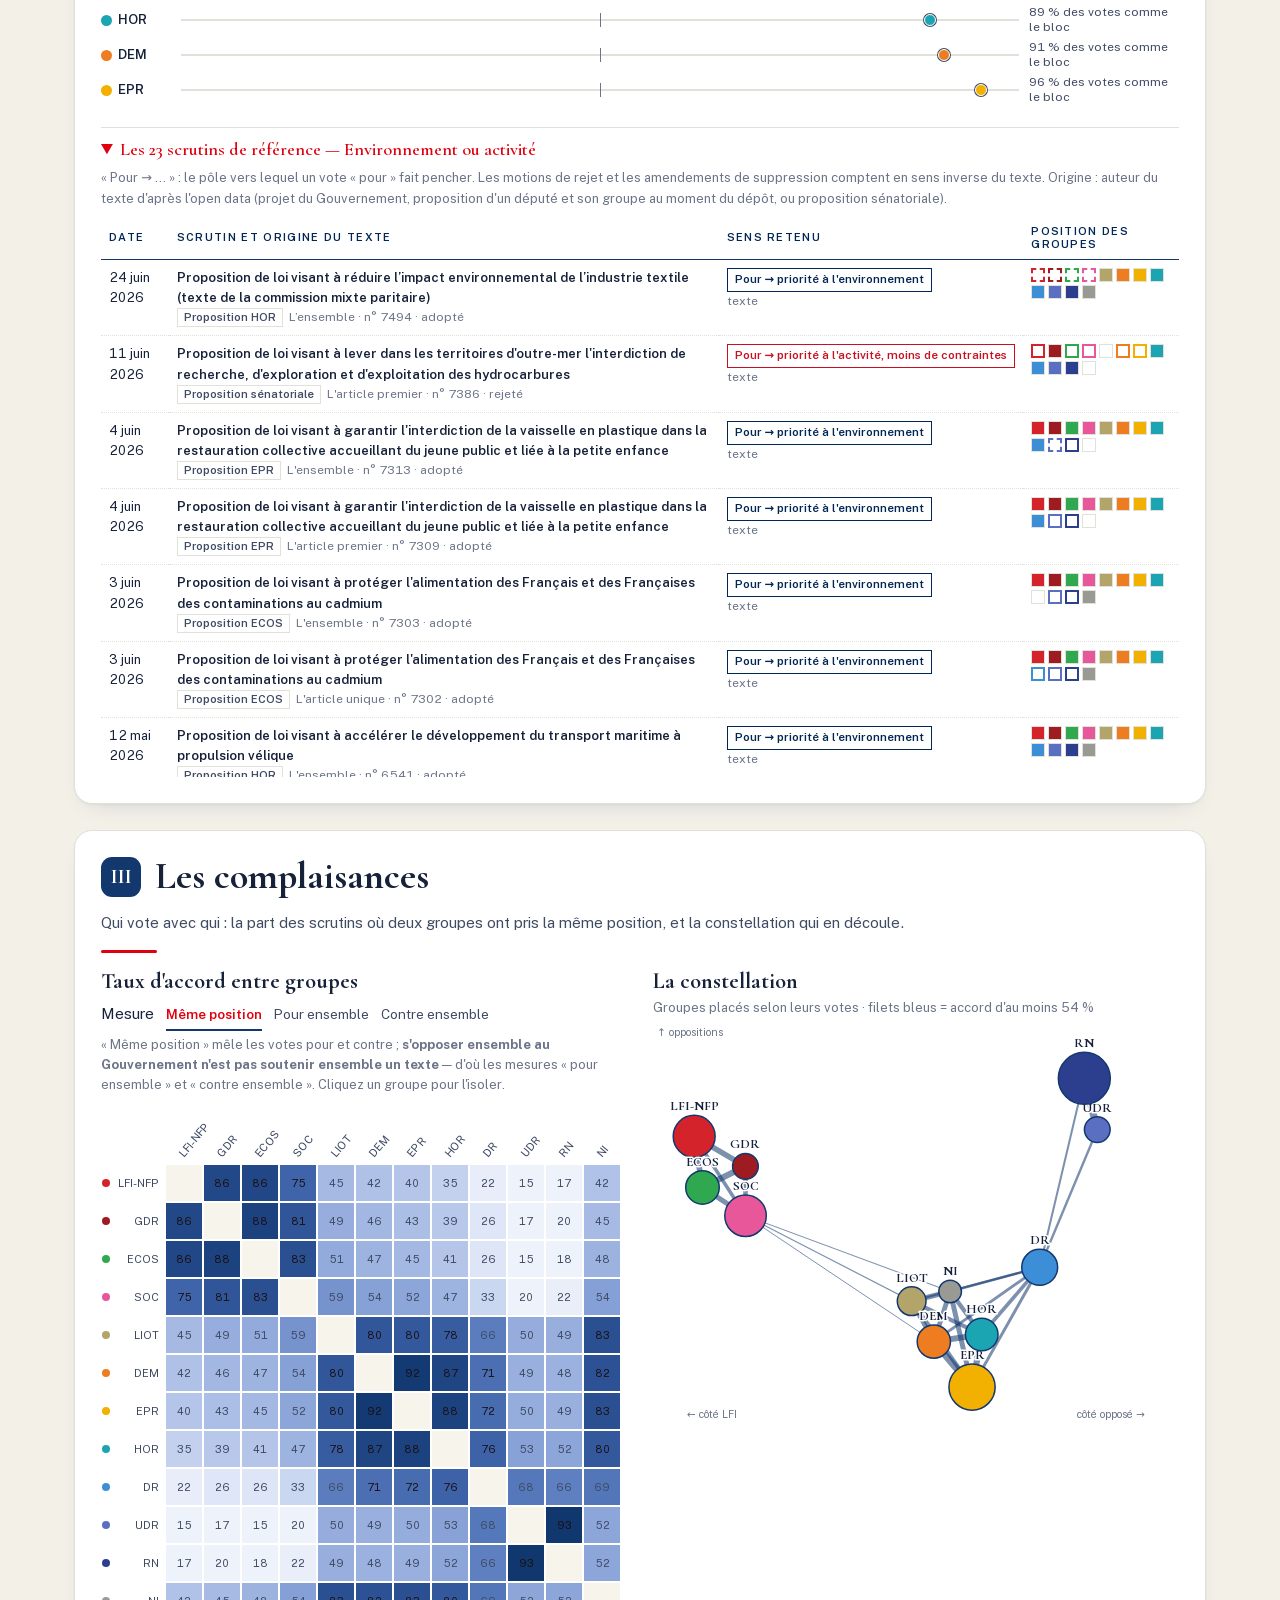
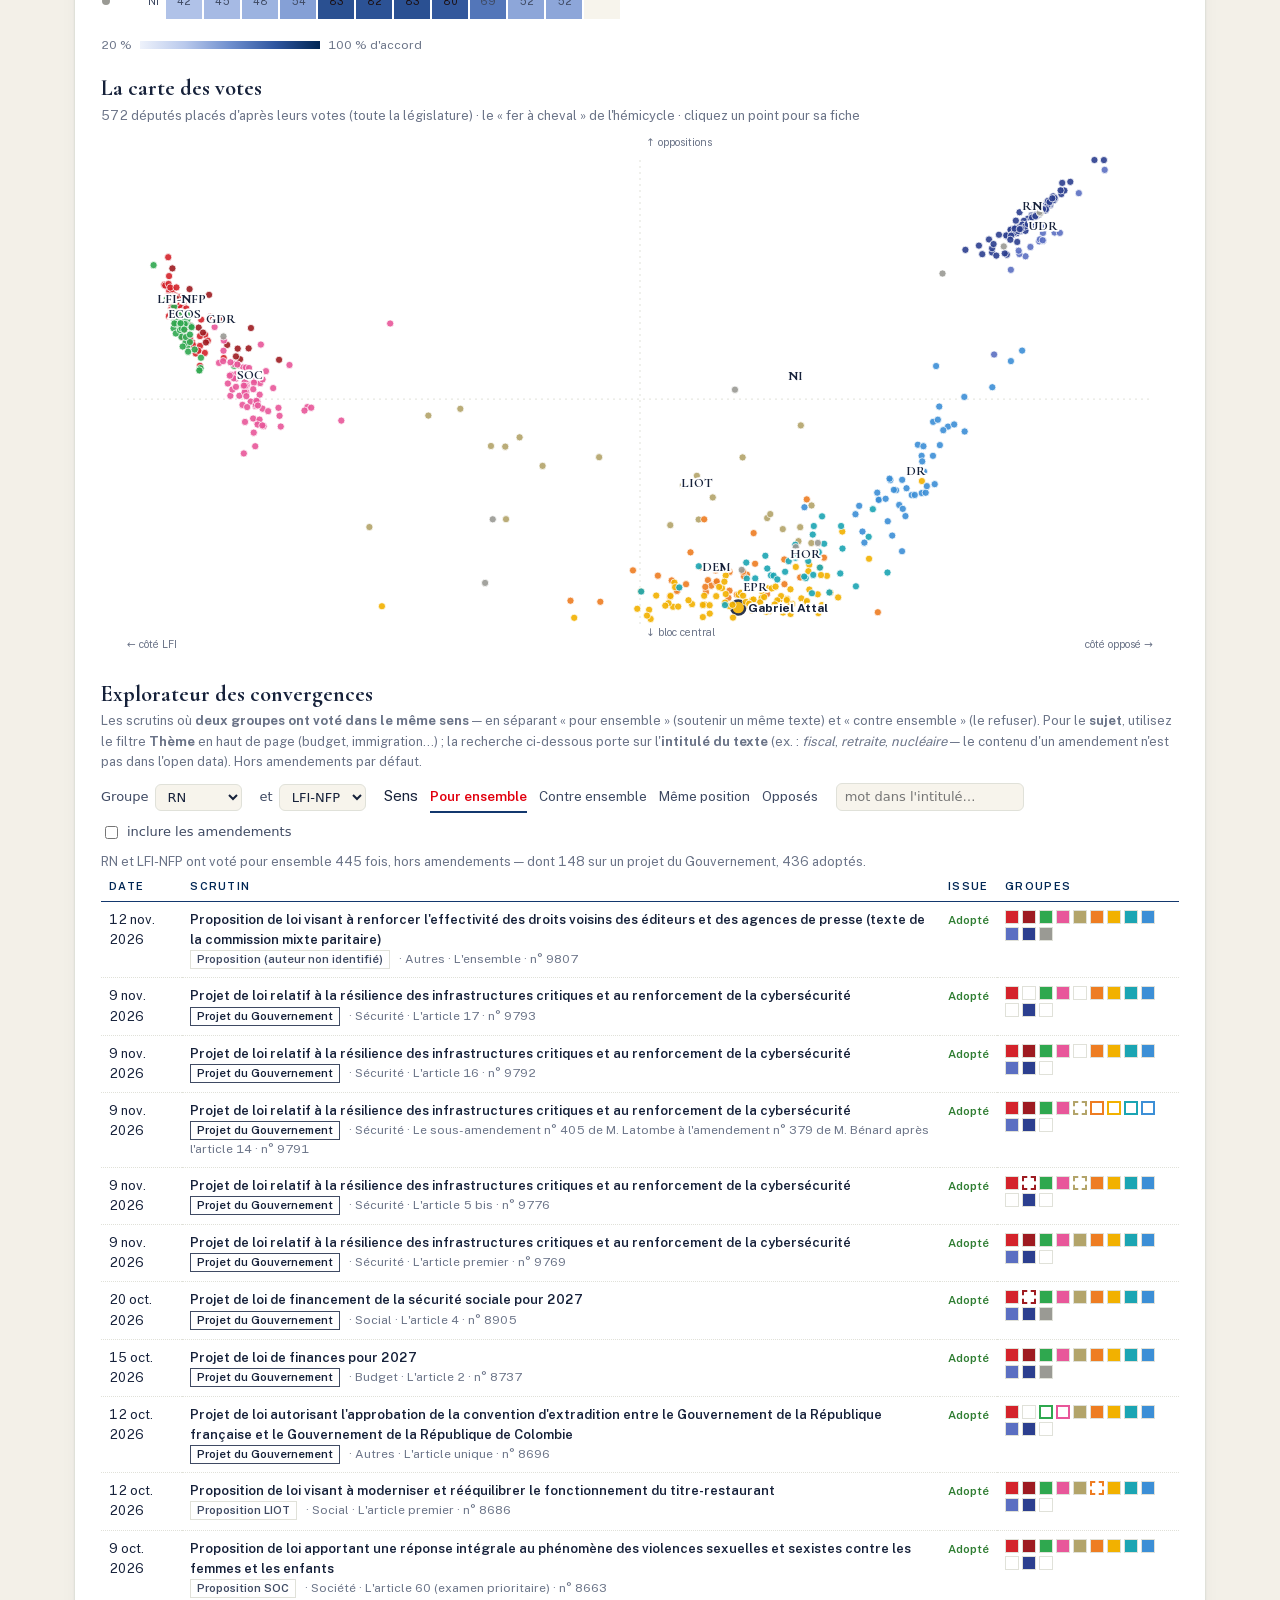
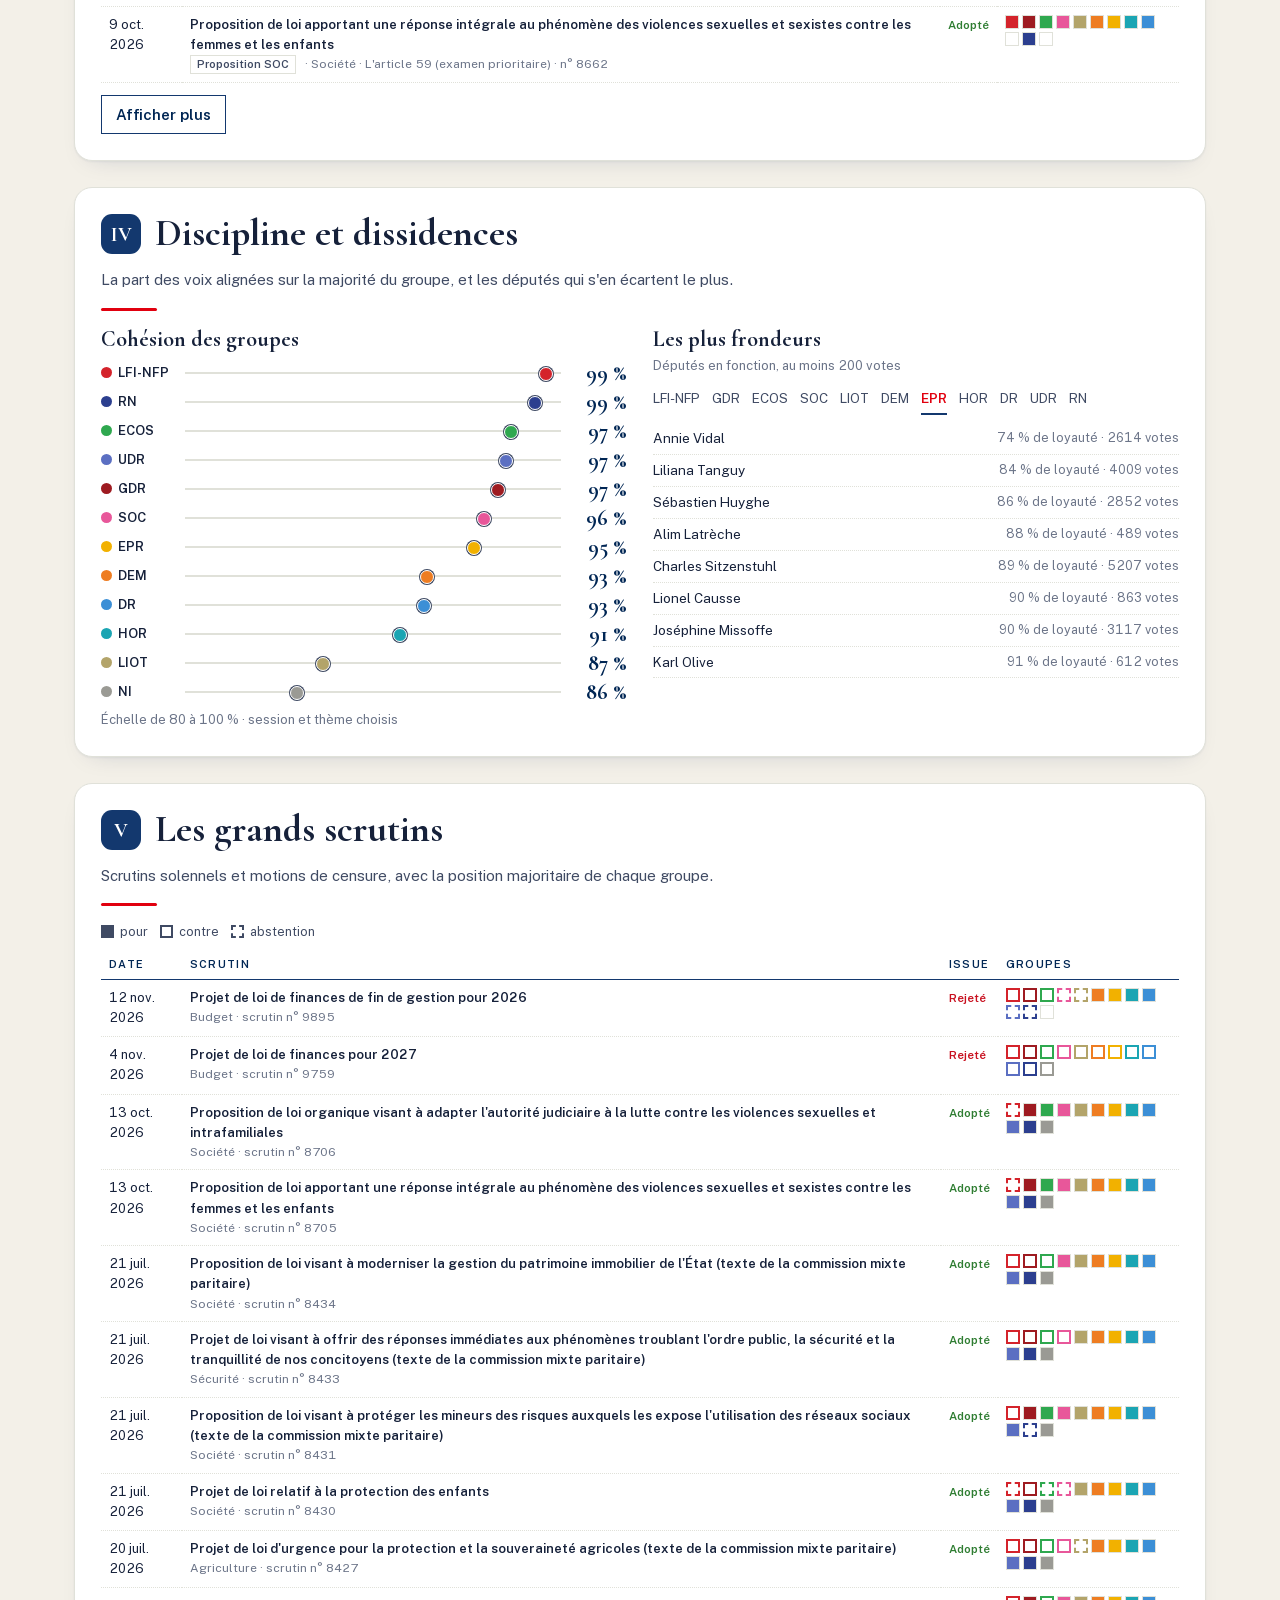
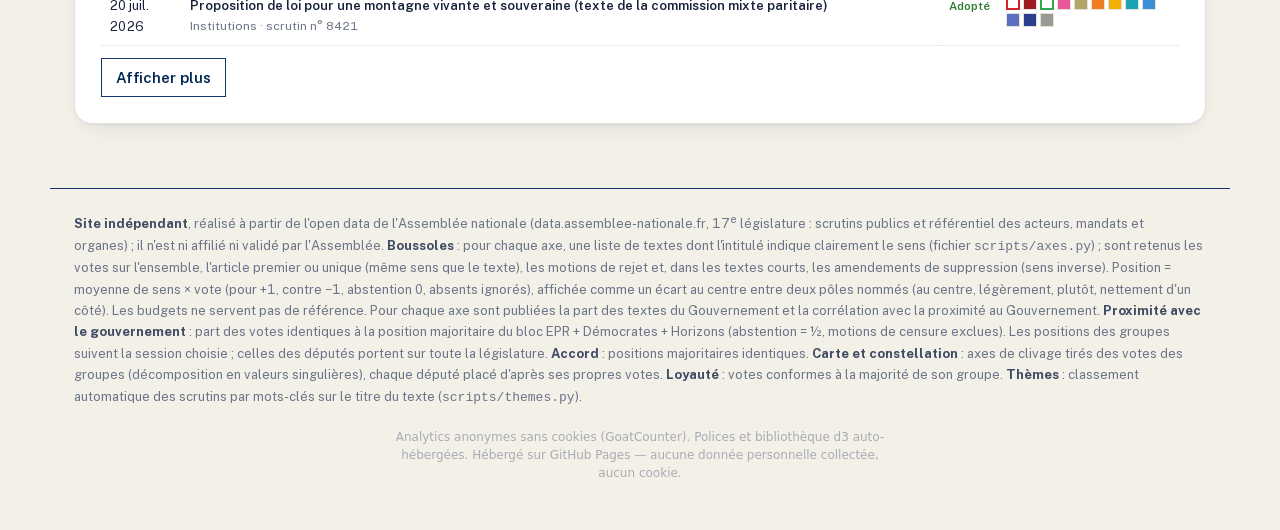
==== commit 9623b293: "Données Assemblée mises à jour (2026-11-16)" ====
--- a/site/index.html
+++ b/site/index.html
@@ -15,7 +15,7 @@
 window.addEventListener("beforeinstallprompt",function(e){e.preventDefault();window.__bip=e;var b=document.getElementById("installBtn");if(b)b.hidden=false;});
 window.addEventListener("appinstalled",function(){window.__bip=null;var b=document.getElementById("installBtn");if(b)b.hidden=true;});</script>
 <script src="vendor/d3.min.js"></script>
-<script src="data.js?v=33d499db86"></script>
+<script src="data.js?v=ec784de2f3"></script>
 <style>
 /* Inspiré de l'hémicycle du Palais Bourbon : velours rouge, acajou, dorures, marbre. Site non officiel. */
 :root {
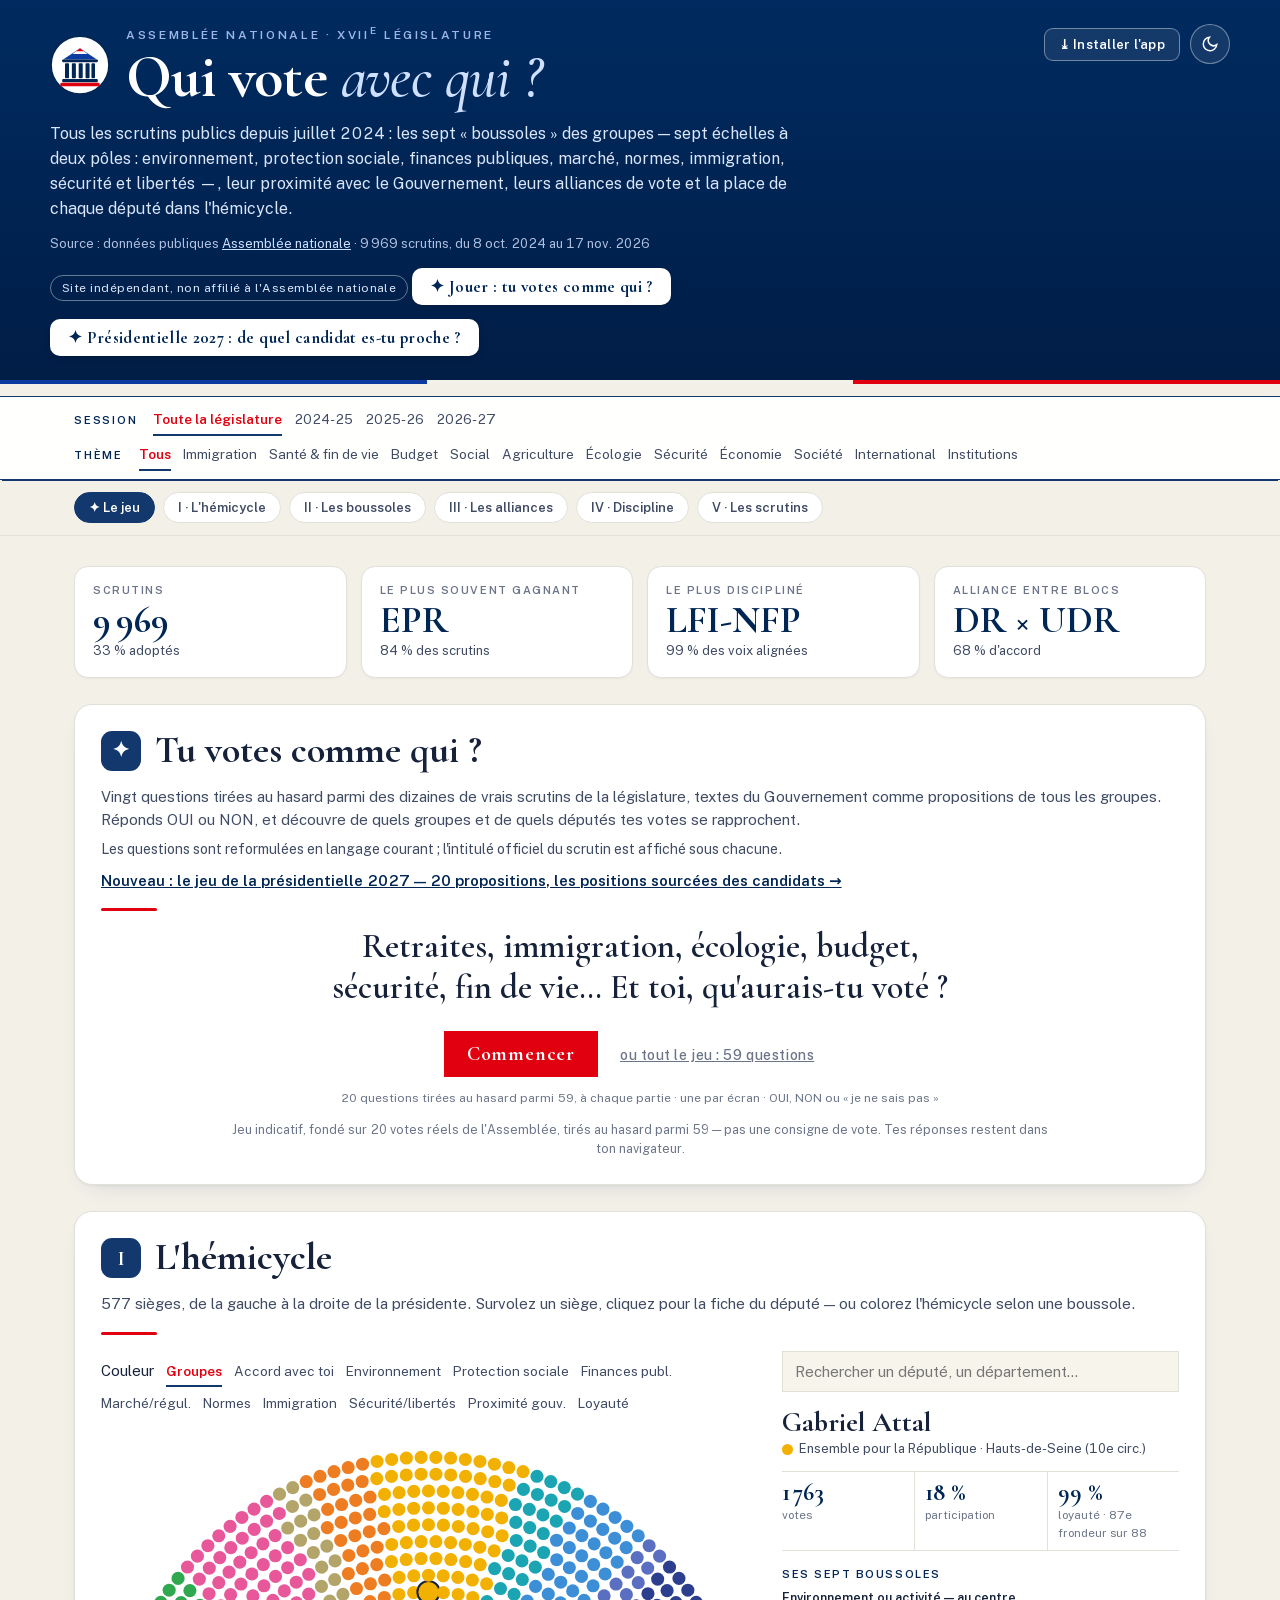
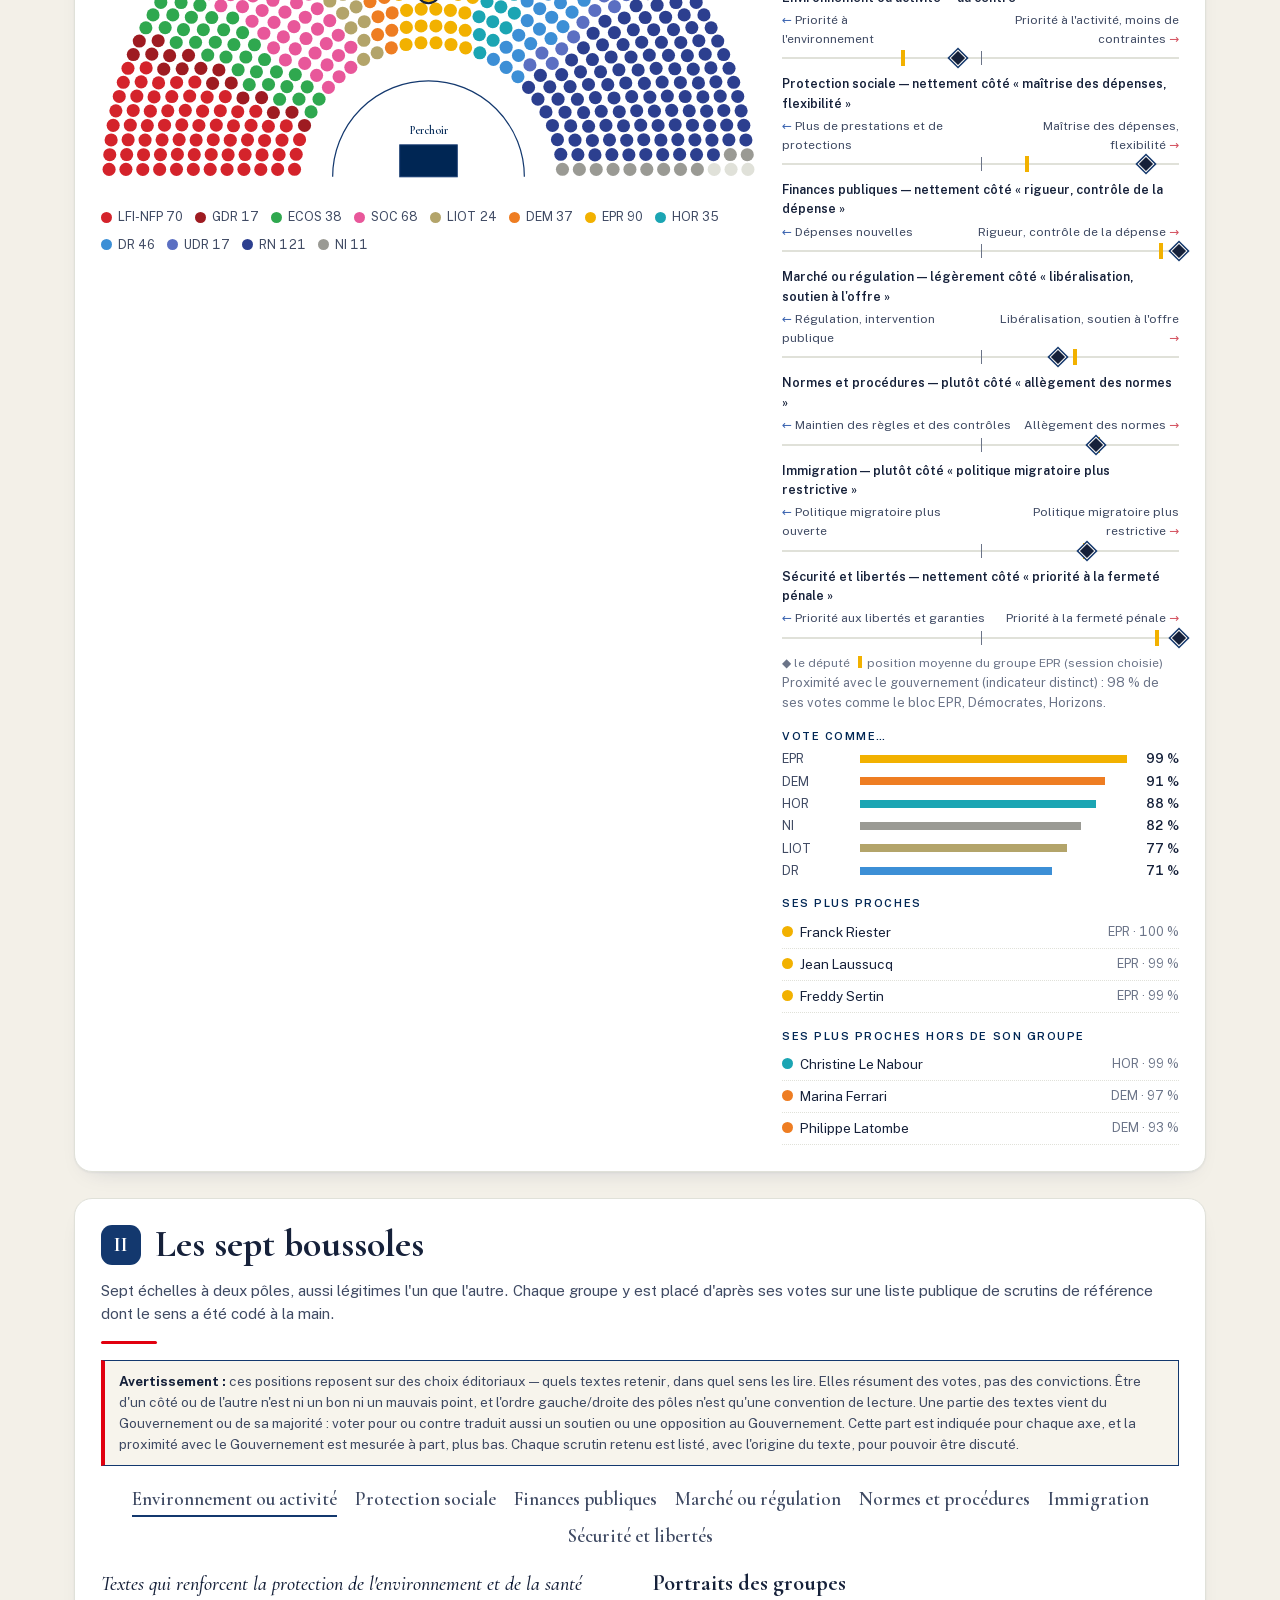
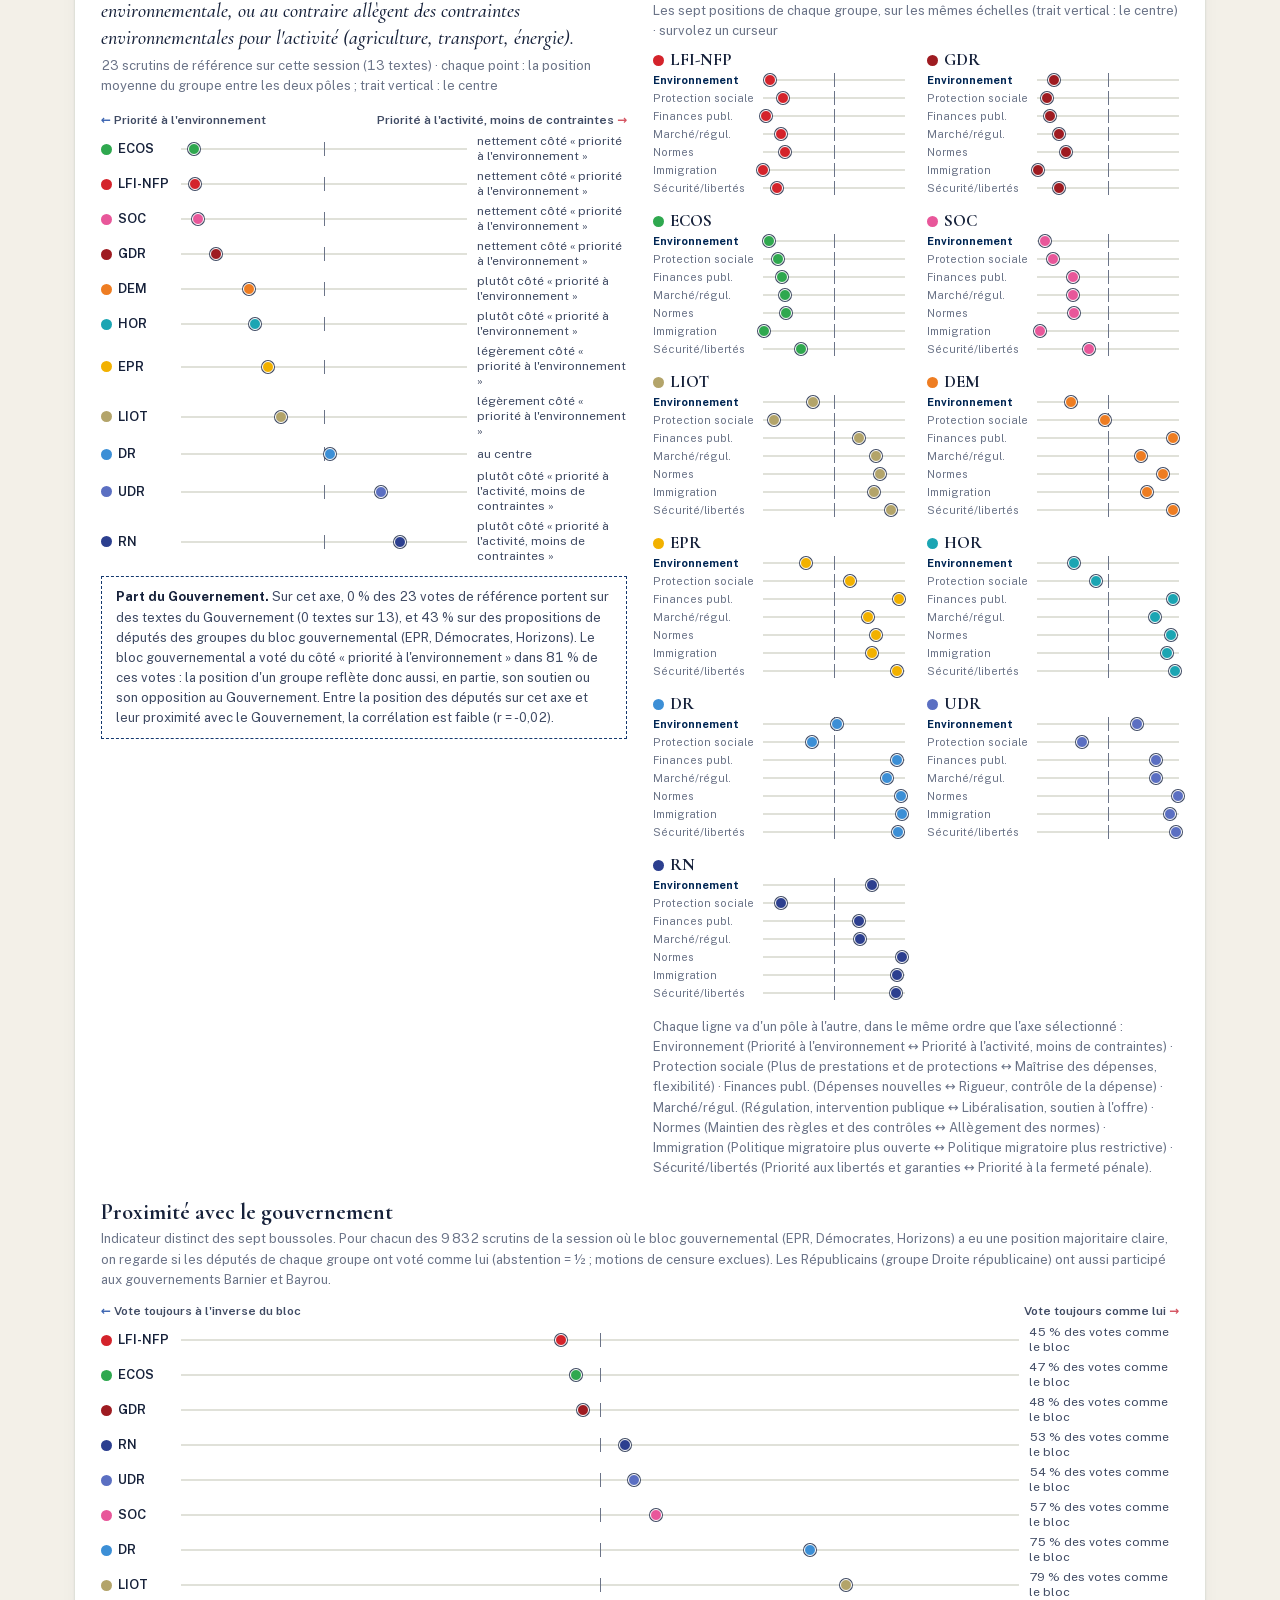
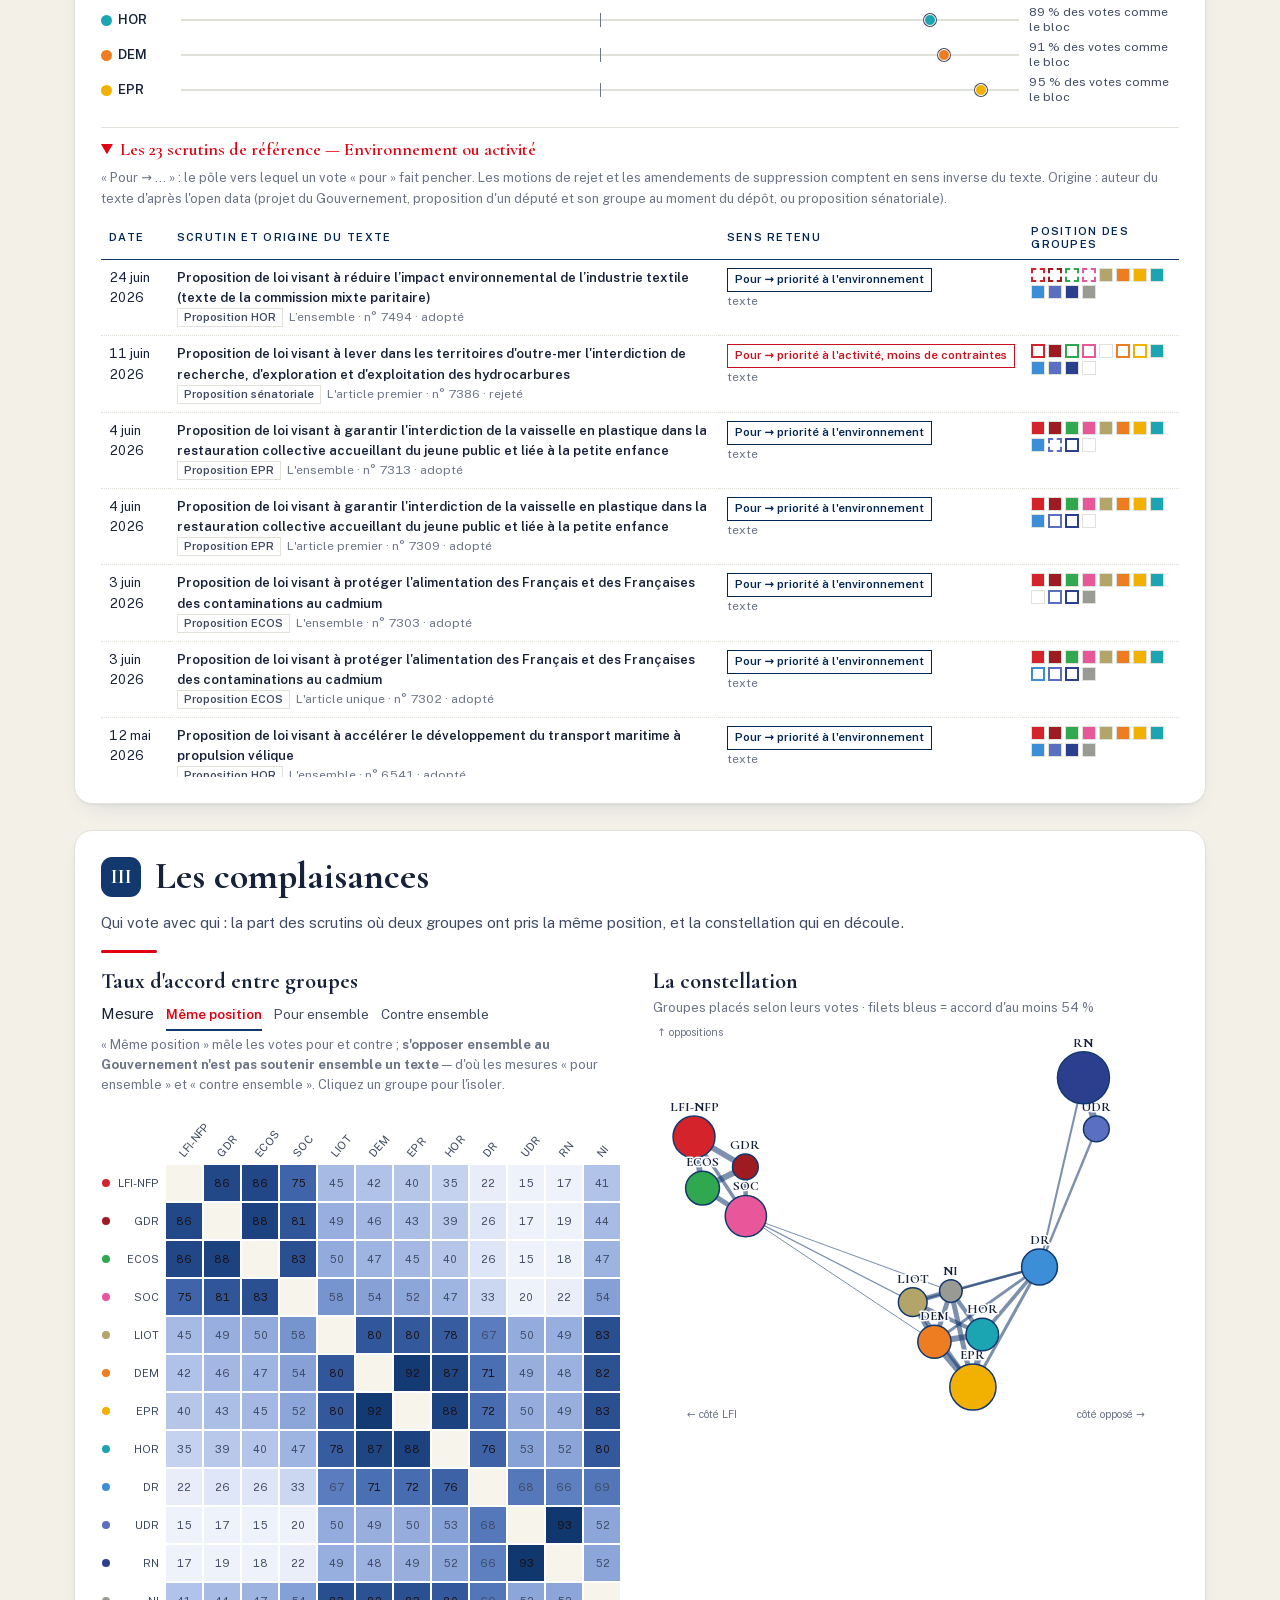
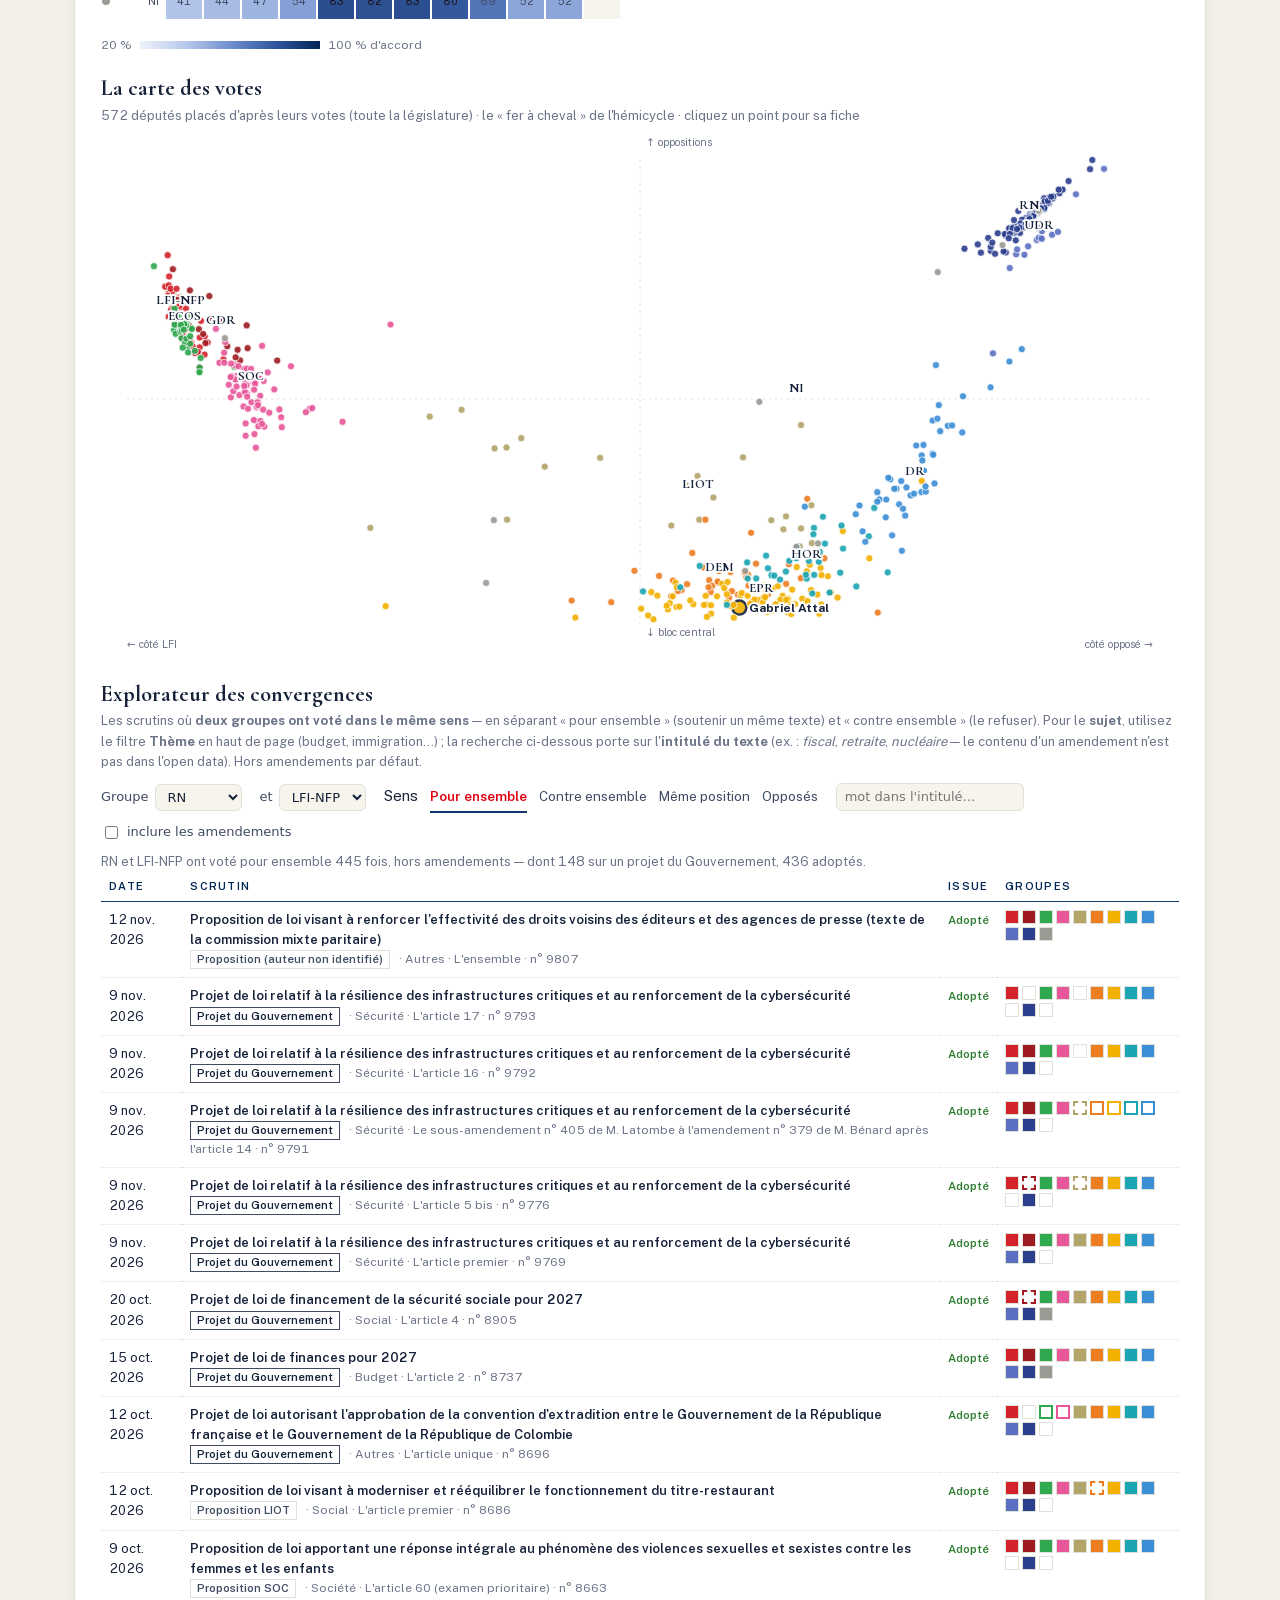
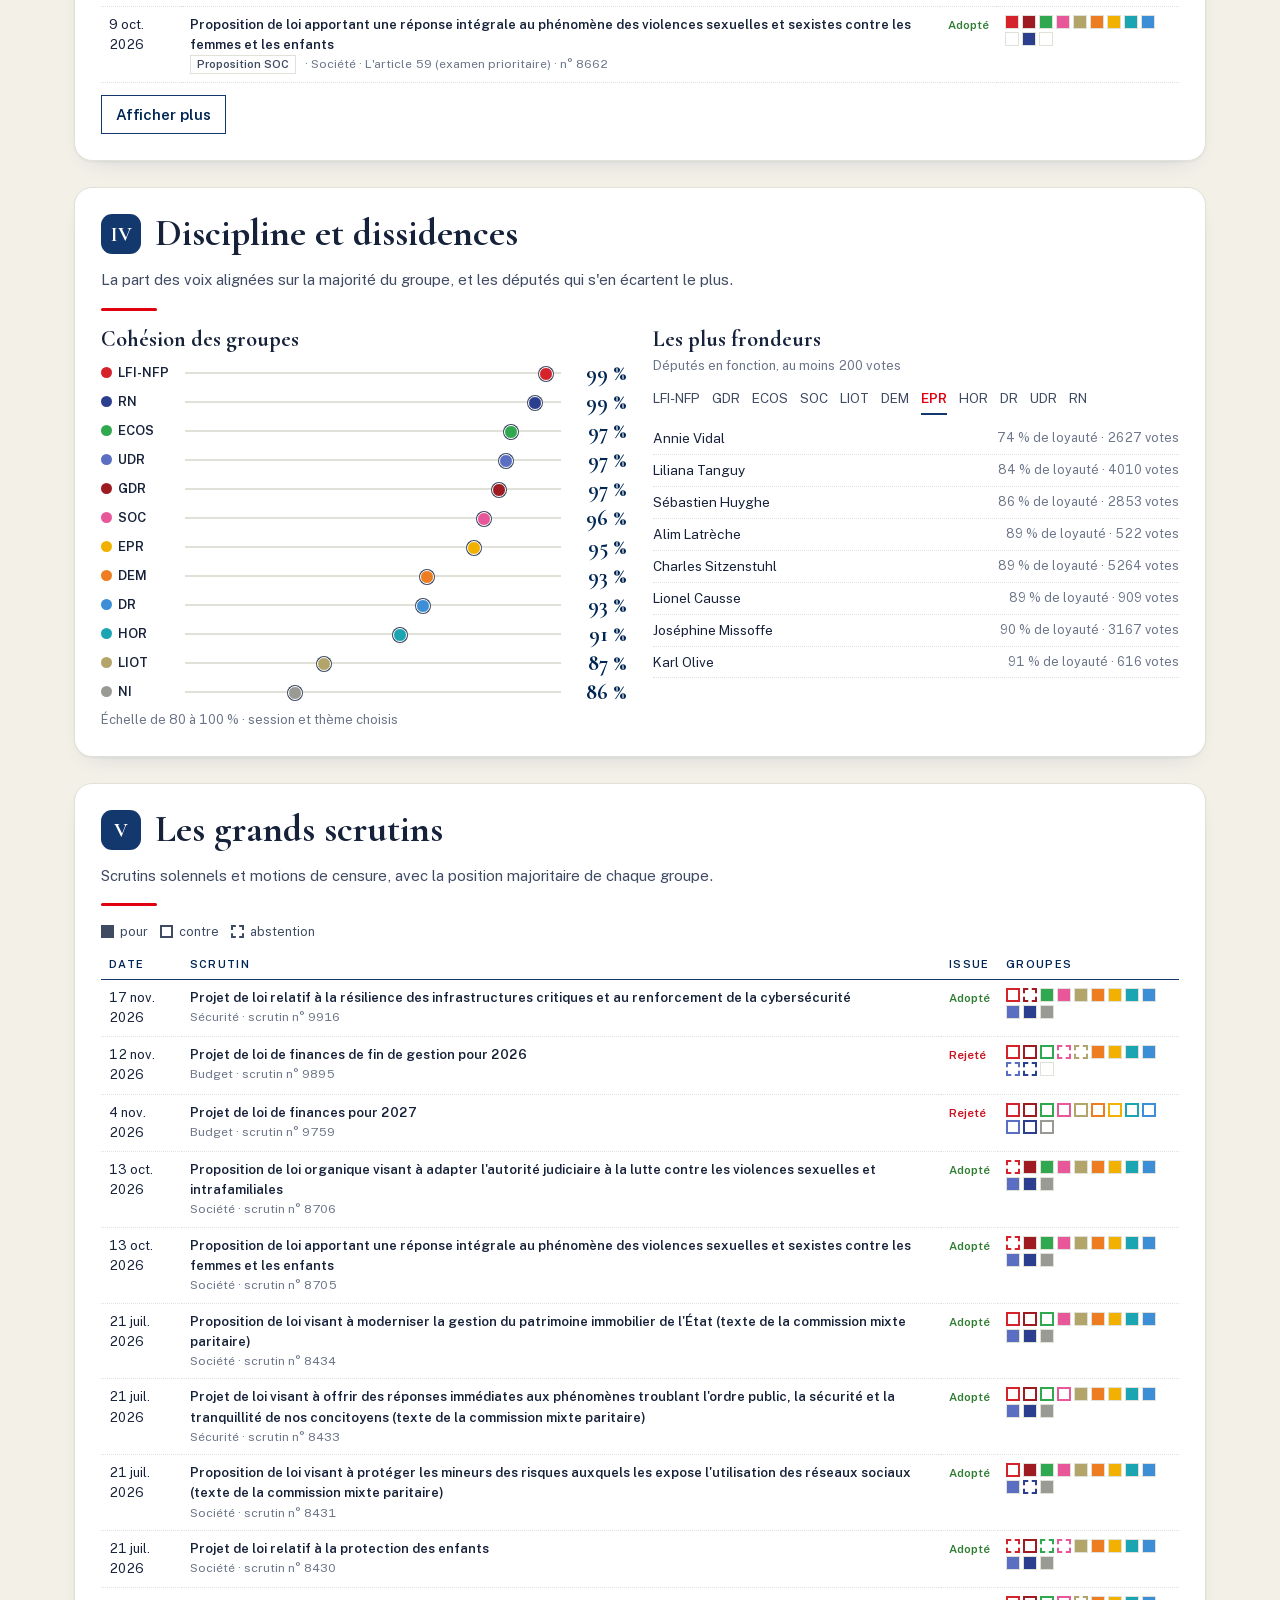
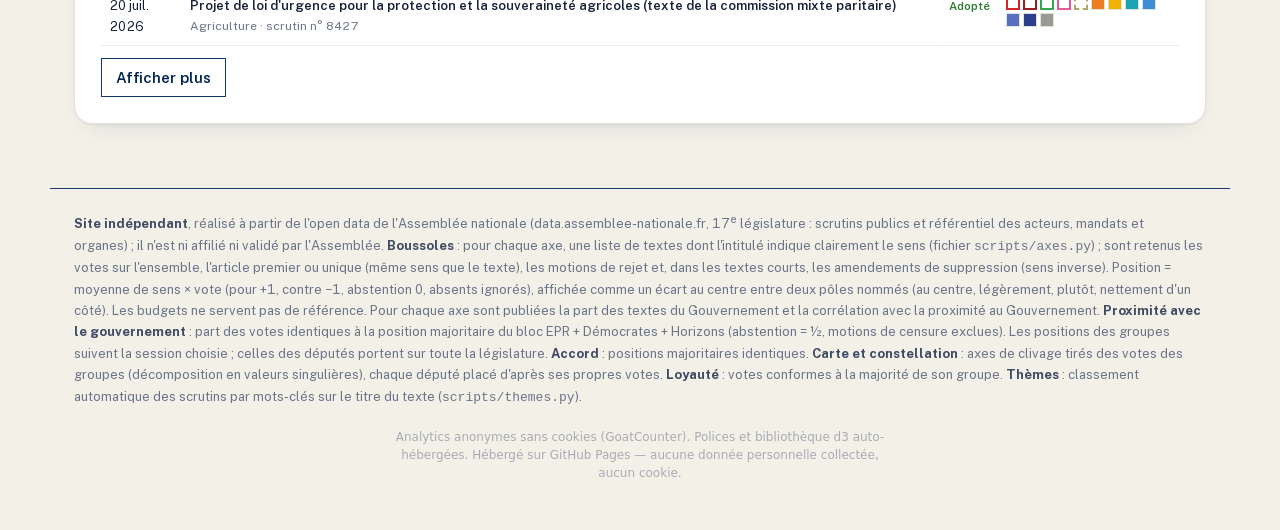
==== commit 8904a82d: "Données Assemblée mises à jour (2026-11-18)" ====
--- a/site/index.html
+++ b/site/index.html
@@ -15,7 +15,7 @@
 window.addEventListener("beforeinstallprompt",function(e){e.preventDefault();window.__bip=e;var b=document.getElementById("installBtn");if(b)b.hidden=false;});
 window.addEventListener("appinstalled",function(){window.__bip=null;var b=document.getElementById("installBtn");if(b)b.hidden=true;});</script>
 <script src="vendor/d3.min.js"></script>
-<script src="data.js?v=ec784de2f3"></script>
+<script src="data.js?v=b28fe7555b"></script>
 <style>
 /* Inspiré de l'hémicycle du Palais Bourbon : velours rouge, acajou, dorures, marbre. Site non officiel. */
 :root {
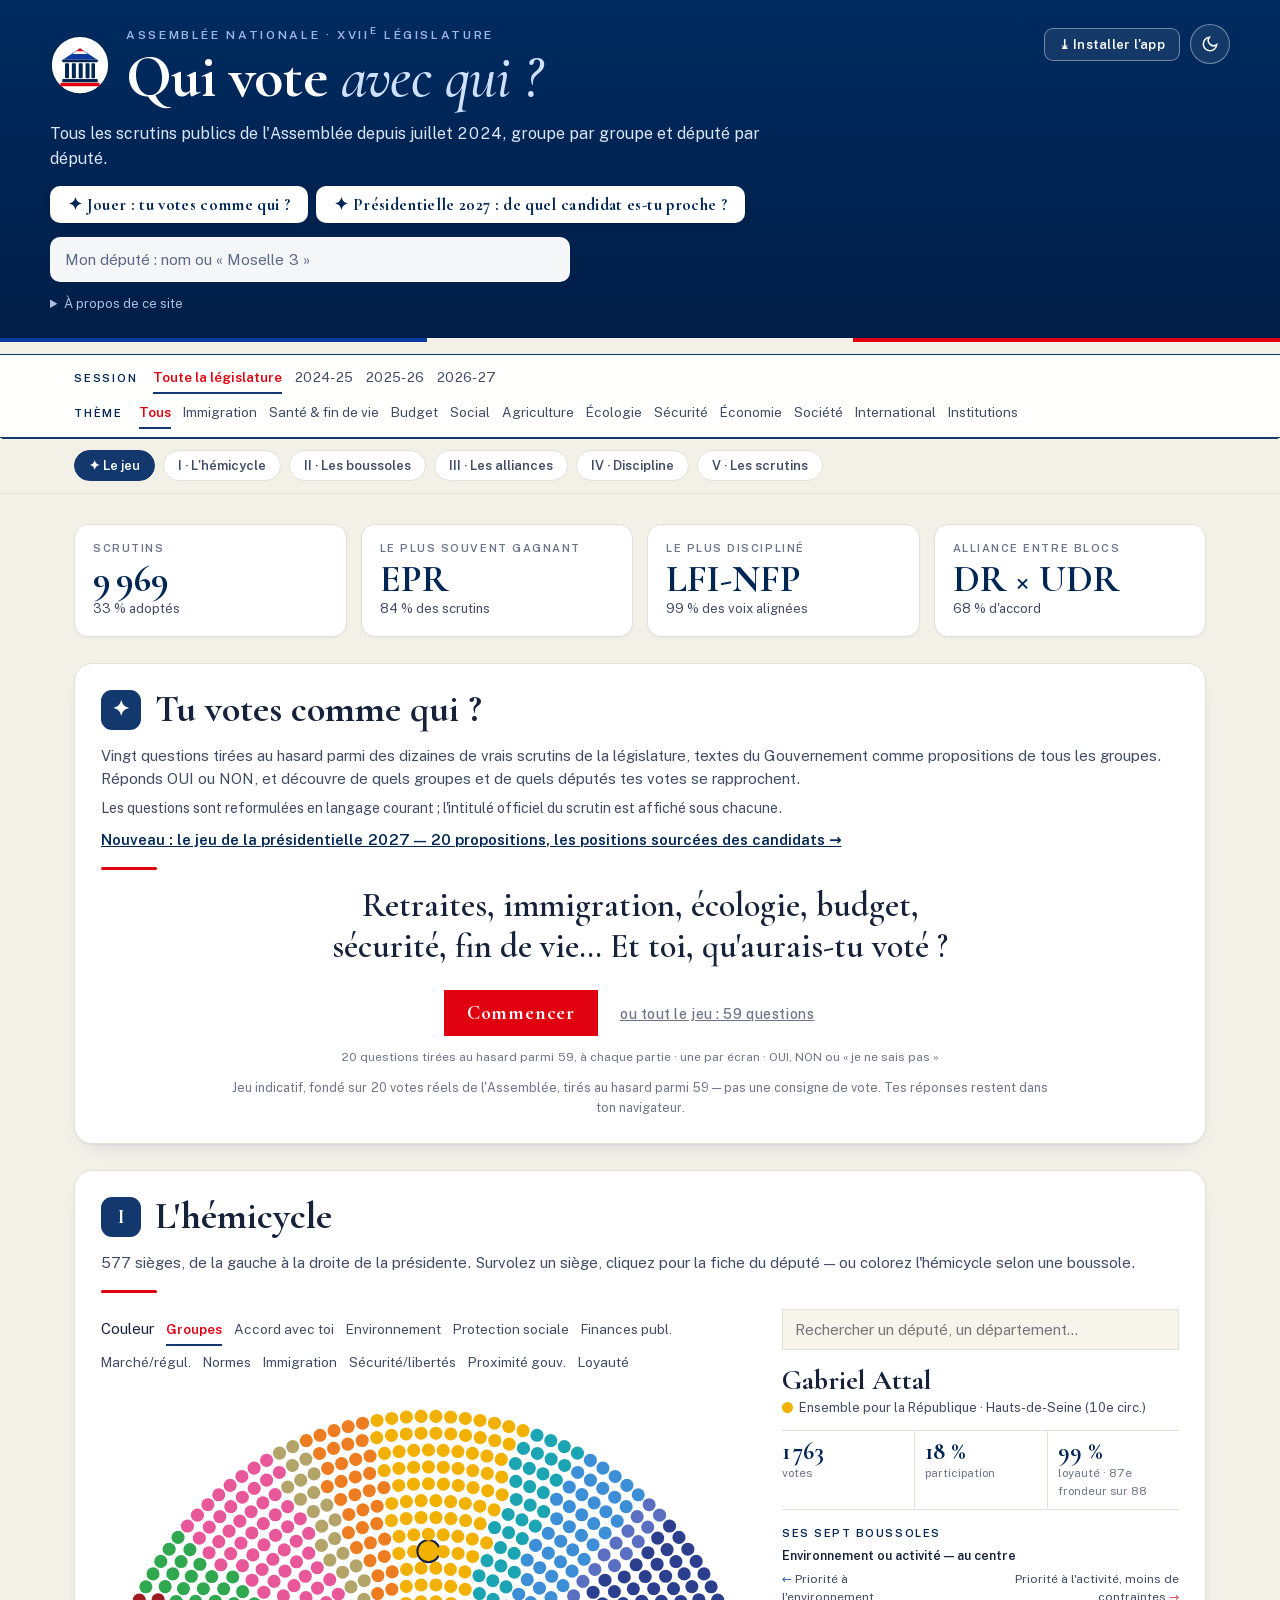
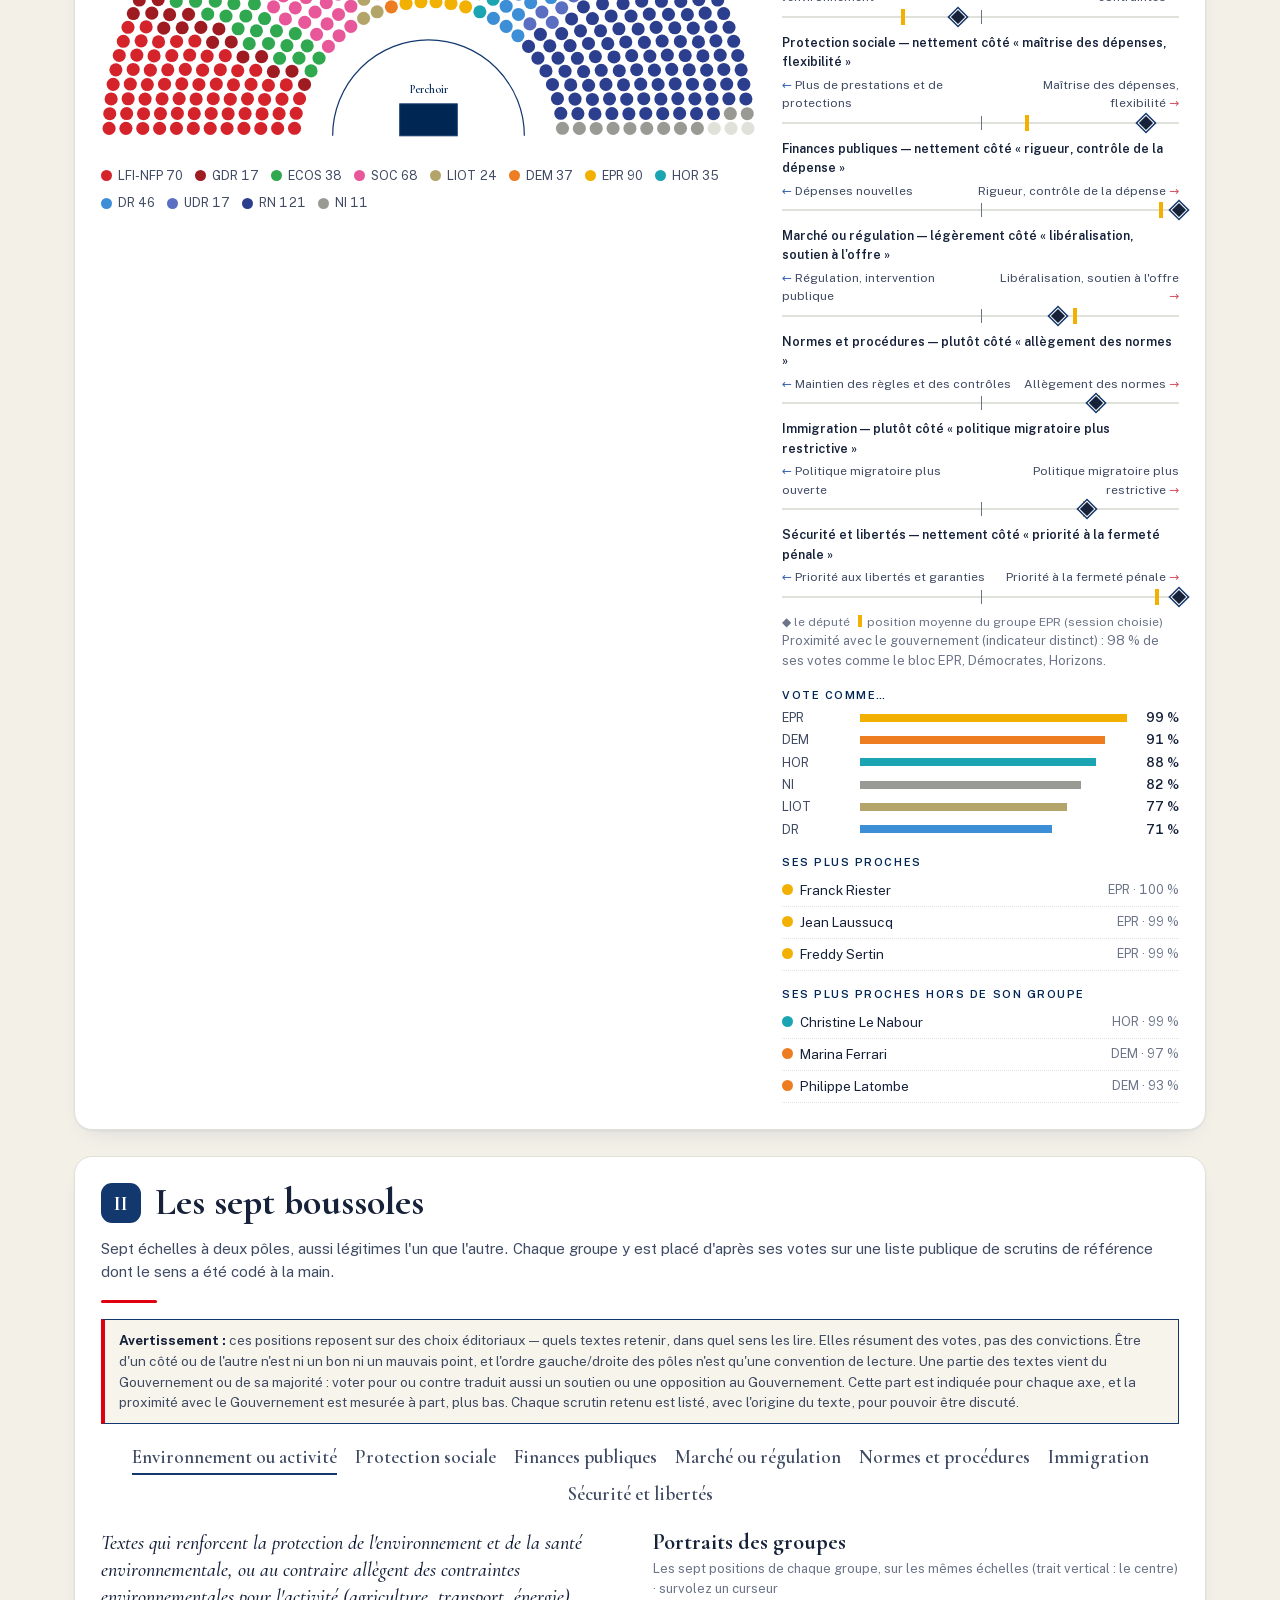
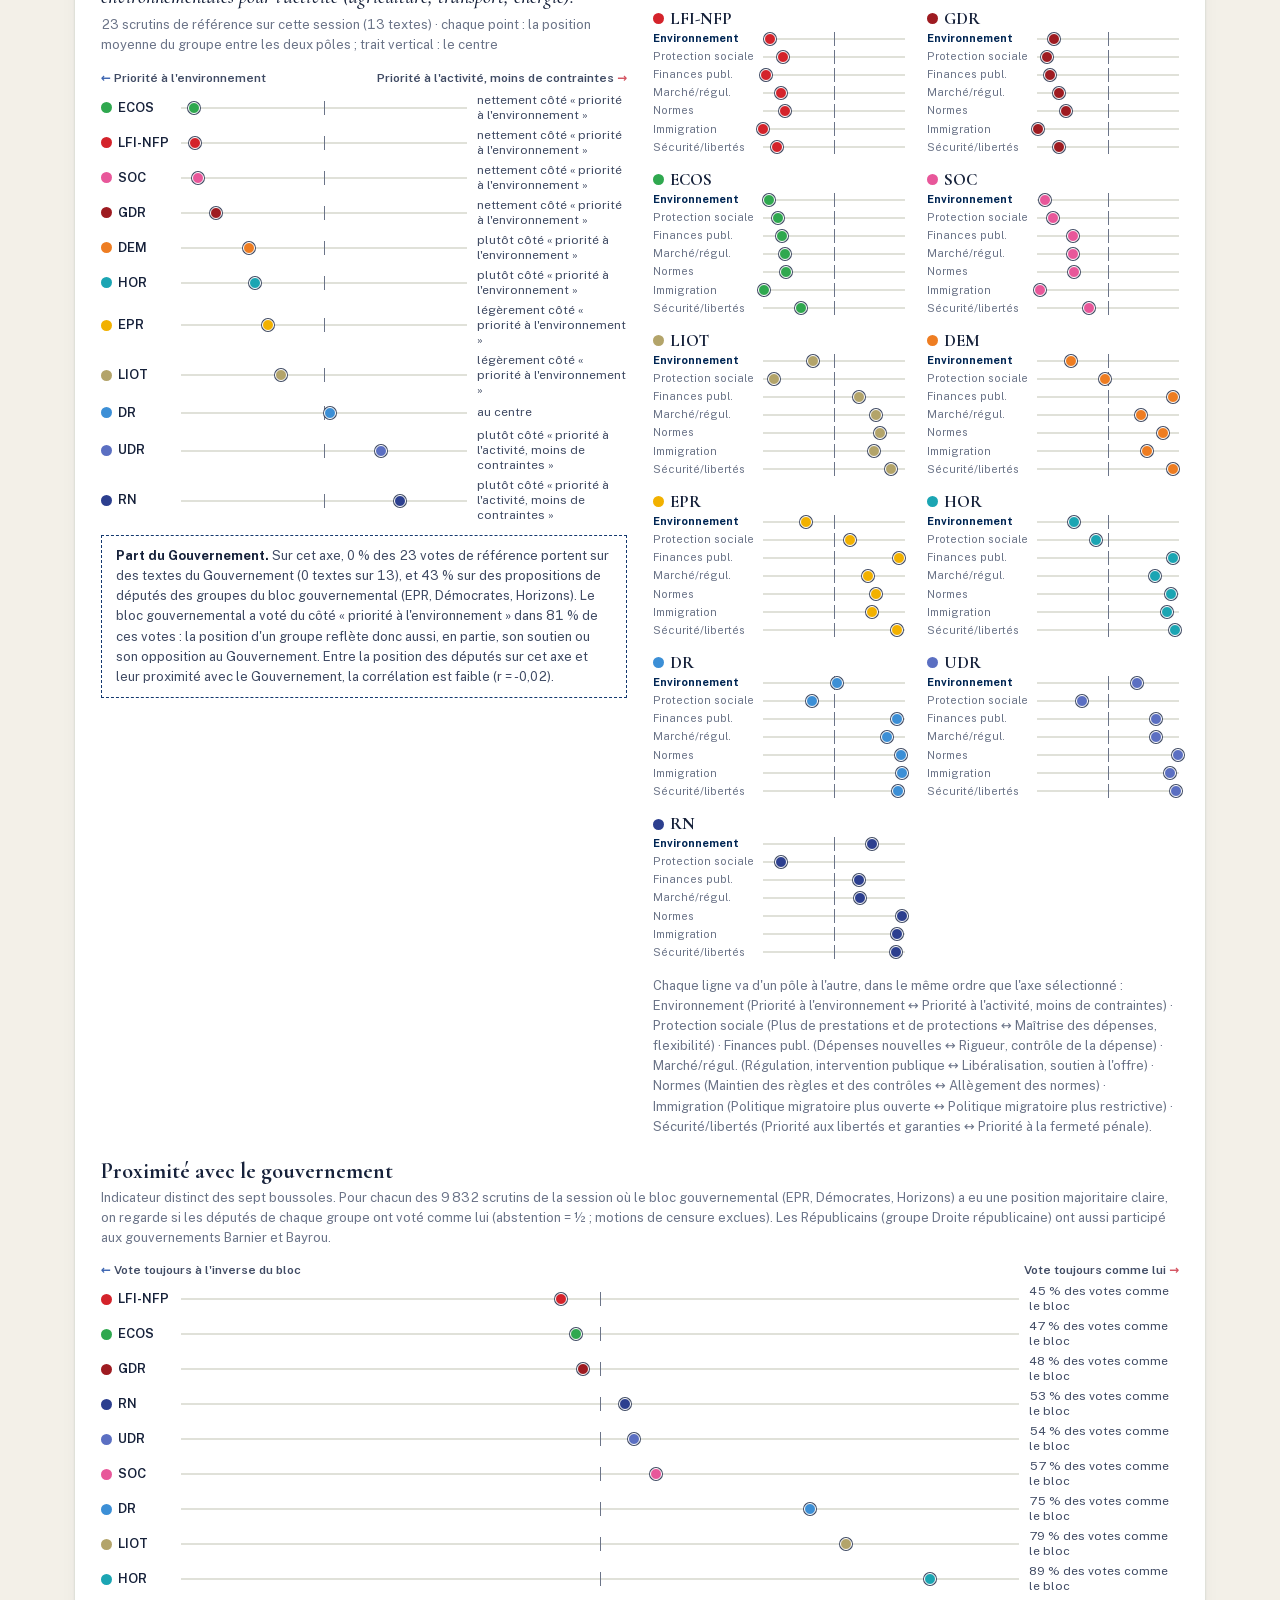
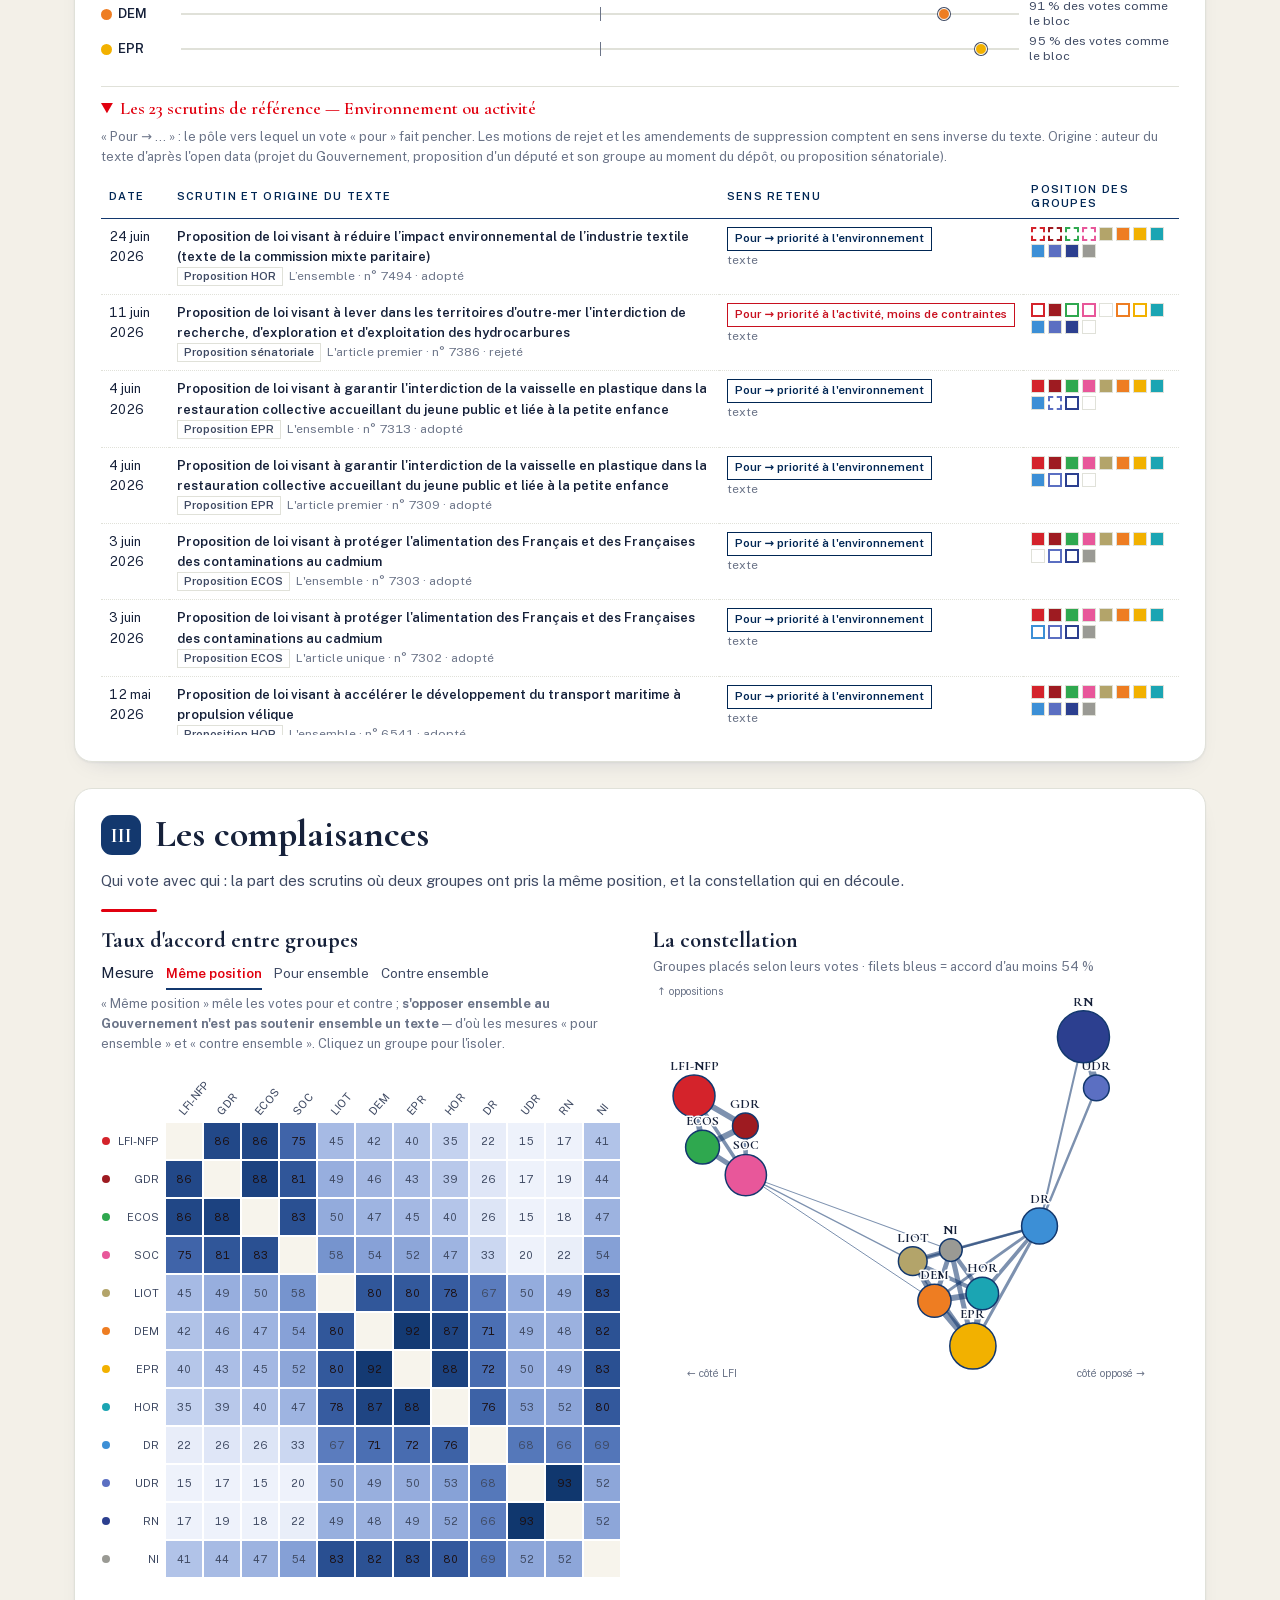
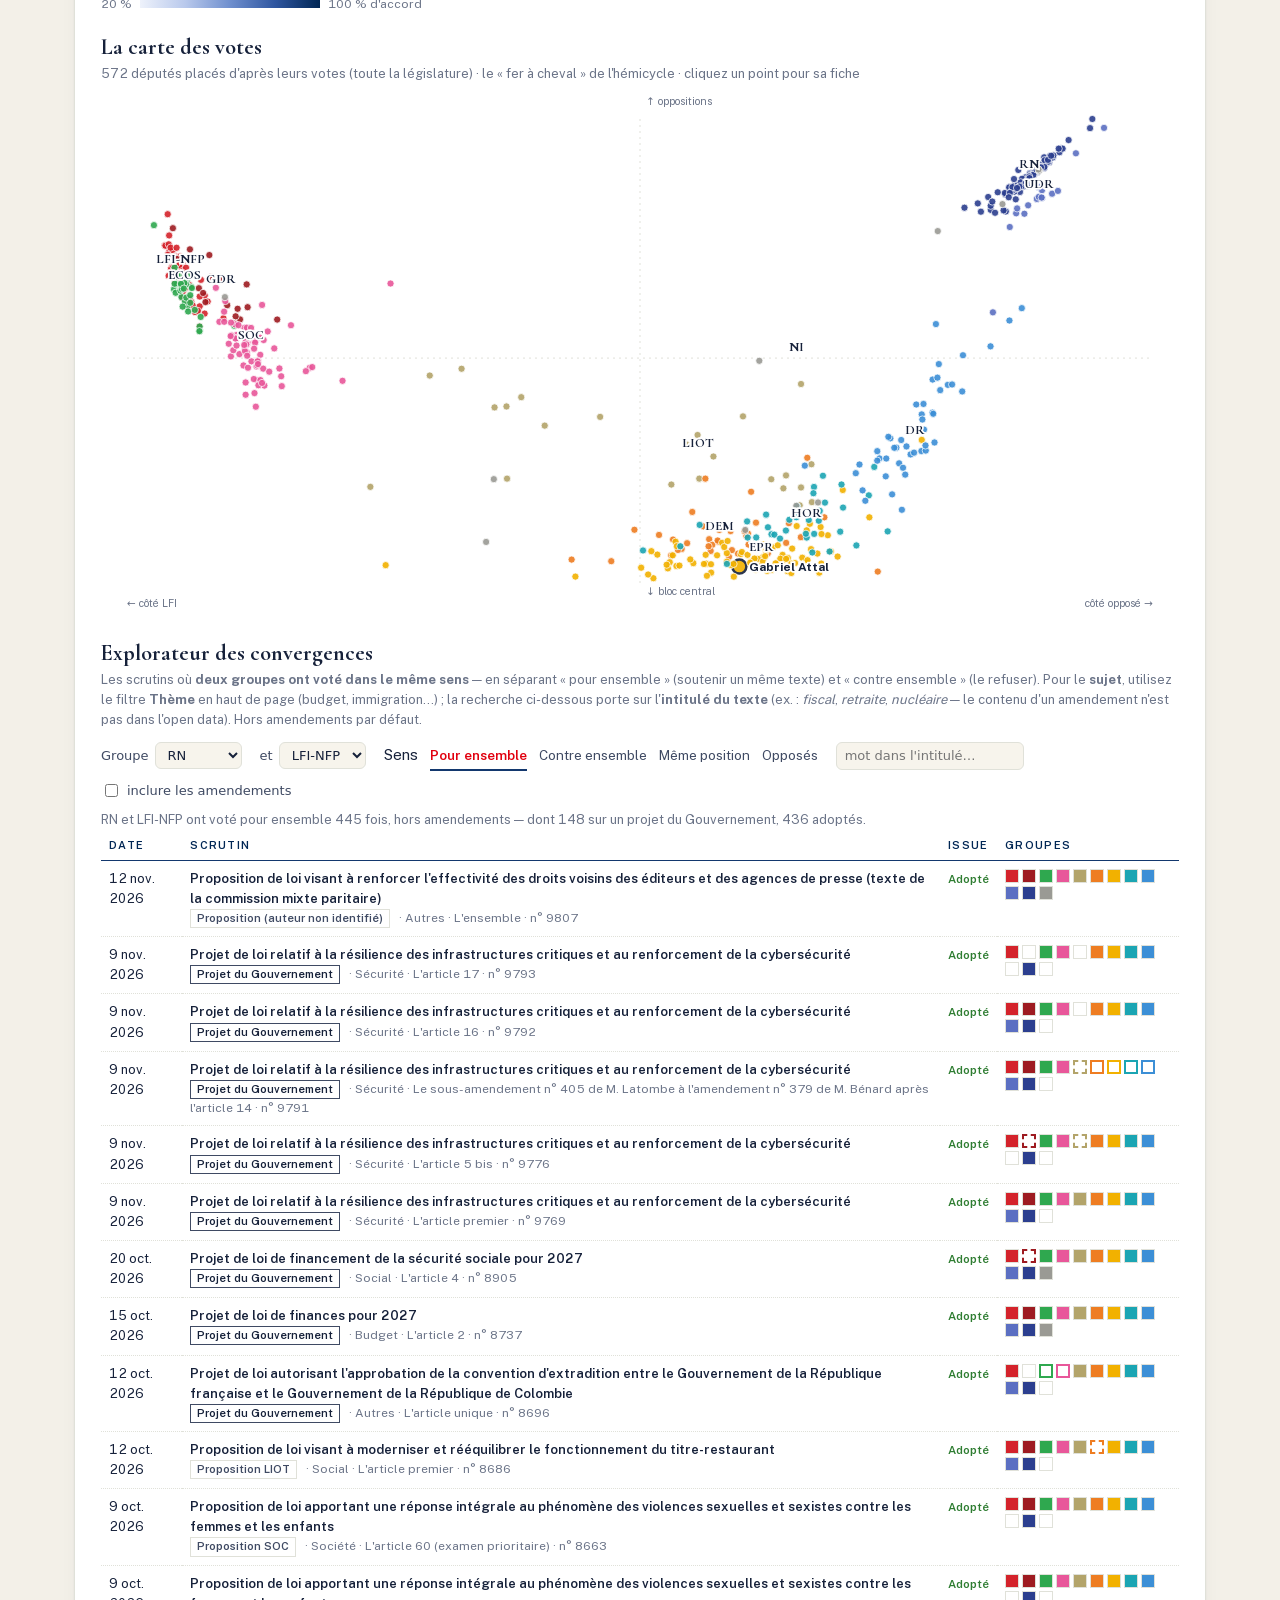
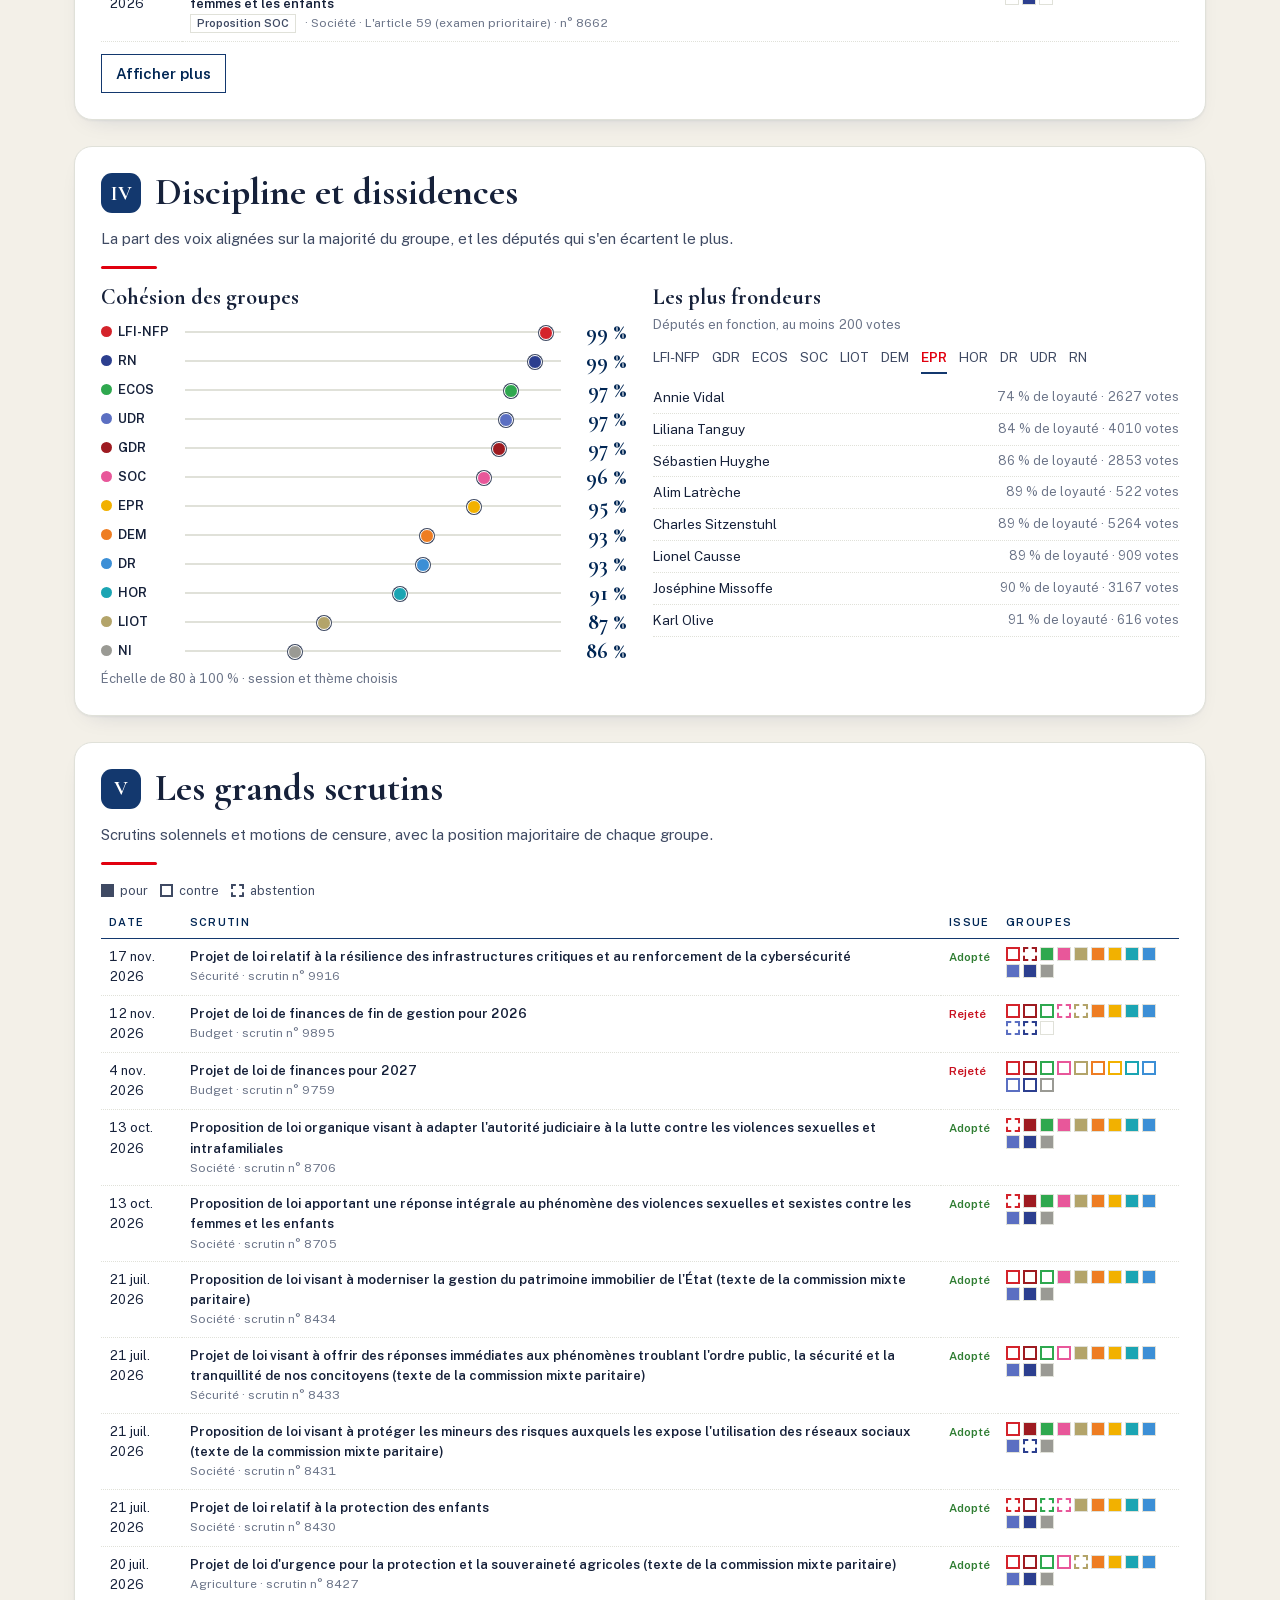
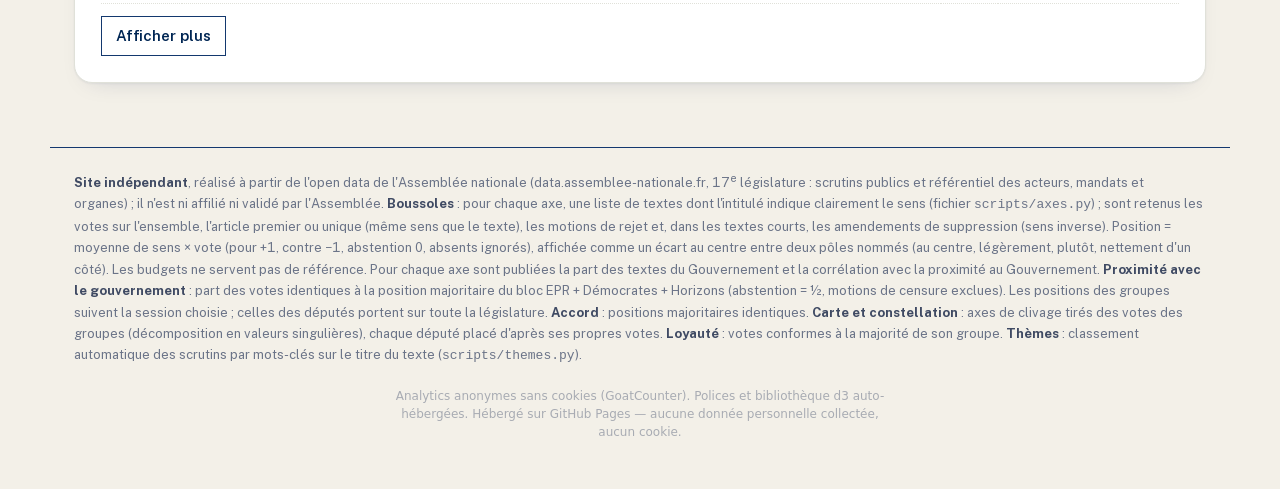
==== commit 3cad5995: "Accueil mobile allégé, carte de résultat partageable, recherche par député ou circonscription - en-t" ====
--- a/site/index.html
+++ b/site/index.html
@@ -137,6 +137,8 @@
 .sugg button { display: flex; width: 100%; justify-content: space-between; gap: 10px; padding: 8px 12px; background: none; border: none; text-align: left; cursor: pointer; font-size: 13.5px; }
 .sugg button:hover, .sugg button:focus { background: var(--paper-2); outline: none; }
 .sugg .m { color: var(--muted); font-size: 12px; white-space: nowrap; }
+.sugg > div.m { padding: 8px 12px; }
+#fiche { scroll-margin-top: 16px; }
 .dep-name { font: 700 28px/1.05 "Cormorant Garamond", serif; margin: 16px 0 2px; }
 .dep-meta { font-size: 13px; color: var(--ink-2); display: flex; gap: 6px; align-items: center; flex-wrap: wrap; }
 .stats3 { display: grid; grid-template-columns: repeat(3, 1fr); border-top: 1px solid var(--rule); border-bottom: 1px solid var(--rule); margin: 12px 0; }
@@ -216,6 +218,14 @@
 .play-btn { display: inline-flex; align-items: center; gap: 8px; margin-top: 14px; margin-right: 8px; background: #fff; color: #002654; border: none; border-radius: 10px; padding: 10px 18px; cursor: pointer;
   font: 700 17px/1 "Cormorant Garamond", serif; letter-spacing: .02em; box-shadow: 0 2px 10px -4px rgba(0,0,0,.4); }
 .play-btn:hover { background: #eef2fb; }
+.play-row { display: flex; flex-wrap: wrap; }
+.hsearch { max-width: 520px; margin-top: 14px; }
+.hsearch input { background: rgba(255,255,255,.96); color: #0e1526; border: 1px solid rgba(255,255,255,.5); border-radius: 10px; padding: 10px 14px; font-size: 15px; }
+.hsearch input::placeholder { color: #5b6886; }
+.hsearch .sugg { border-radius: 8px; color: var(--ink); }
+.about { margin-top: 12px; max-width: 760px; color: #dbe6fb; font-size: 14px; }
+.about summary { cursor: pointer; color: #aebfdf; font-size: 13px; }
+.about p { margin: 8px 0 0; }
 .game { max-width: 820px; margin: 0 auto; }
 .game .honest { font-size: 12.5px; color: var(--muted); text-align: center; margin: 12px 0 0; }
 .prog { height: 6px; background: var(--paper-2); border: 1px solid var(--rule); margin: 4px 0 14px; }
@@ -274,7 +284,16 @@
   .portraits { grid-template-columns: repeat(2, minmax(0, 1fr)); }
 }
 @media (max-width: 560px) {
-  .drape { padding: 30px 16px 42px; }
+  .drape { padding: 18px 16px 24px; }
+  .drape-in { position: relative; display: block; }
+  .drape-tools { position: absolute; top: 0; right: 0; }
+  .brand { display: grid; grid-template-columns: 44px minmax(0, 1fr); gap: 4px 10px; align-items: center; }
+  .brand > div { display: contents; }
+  .logo { width: 44px; height: 44px; }
+  .eyebrow { font-size: 10.5px; letter-spacing: .1em; padding-right: 150px; }
+  .drape h1 { grid-column: 1 / -1; font-size: 38px; margin-top: 8px; }
+  .drape .lede { margin-top: 10px; font-size: 15px; }
+  .play-btn { margin-top: 10px; }
   main { padding: 4px 16px 48px; }
   .ledger { position: static; }
   .ledger-in { padding: 8px 16px; }
@@ -318,6 +337,11 @@
 .toc-in { max-width: 1180px; margin: 0 auto; padding: 12px 24px; display: flex; gap: 8px; overflow-x: auto; }
 .toc a { flex: none; text-decoration: none; color: var(--ink-2); font: 600 13px/1 "Public Sans", sans-serif; padding: 8px 14px; border-radius: 999px; border: 1px solid var(--rule); background: var(--paper); white-space: nowrap; }
 .toc a:hover, .toc a.on { color: #fff; background: var(--gold); border-color: var(--gold); }
+.sharecard { display: flex; flex-wrap: wrap; gap: 14px 20px; align-items: center; justify-content: center; margin: 0 auto 20px; max-width: 620px; }
+.sharecard img { width: 160px; height: 160px; border-radius: 10px; box-shadow: 0 6px 20px -10px rgba(0,30,80,.5); background: #001d46; }
+.sharecard > div { flex: 1 1 220px; }
+.sharecard .sharebtns { display: flex; flex-wrap: wrap; gap: 8px 14px; align-items: center; }
+.sharecard .note { margin-top: 6px; }
 </style>
 <script data-goatcounter="https://ukraine-map.goatcounter.com/count" async src="https://gc.zgo.at/count.js"></script>
   <link rel="stylesheet" href="fonts.css">
@@ -342,11 +366,21 @@
           <h1>Qui vote <em>avec qui&nbsp;?</em></h1>
         </div>
       </div>
-      <p class="lede">Tous les scrutins publics depuis juillet 2024&nbsp;: les sept «&nbsp;boussoles&nbsp;» des groupes — sept échelles à deux pôles&nbsp;: environnement, protection sociale, finances publiques, marché, normes, immigration, sécurité et libertés —, leur proximité avec le Gouvernement, leurs alliances de vote et la place de chaque député dans l'hémicycle.</p>
-      <div class="meta">Source&nbsp;: données publiques <a href="https://data.assemblee-nationale.fr" target="_blank" rel="noopener">Assemblée nationale</a> · <span id="asof"></span></div>
-      <div class="indep">Site indépendant, non affilié à l'Assemblée nationale</div>
-      <button class="play-btn" id="playBtn">✦ Jouer&nbsp;: tu votes comme qui&nbsp;?</button>
-      <a class="play-btn" href="2027.html" style="text-decoration:none">✦ Présidentielle 2027&nbsp;: de quel candidat es-tu proche&nbsp;?</a>
+      <p class="lede">Tous les scrutins publics de l'Assemblée depuis juillet 2024, groupe par groupe et député par député.</p>
+      <div class="play-row">
+        <button class="play-btn" id="playBtn">✦ Jouer&nbsp;: tu votes comme qui&nbsp;?</button>
+        <a class="play-btn" href="2027.html" style="text-decoration:none">✦ Présidentielle 2027&nbsp;: de quel candidat es-tu proche&nbsp;?</a>
+      </div>
+      <div class="search hsearch">
+        <input type="search" id="hsearch" placeholder="Mon député : nom ou « Moselle 3 »" autocomplete="off" aria-label="Trouver un député par nom, département ou circonscription">
+        <div class="sugg" id="hsugg"></div>
+      </div>
+      <details class="about">
+        <summary>À propos de ce site</summary>
+        <p>Tous les scrutins publics depuis juillet 2024&nbsp;: les sept «&nbsp;boussoles&nbsp;» des groupes — sept échelles à deux pôles&nbsp;: environnement, protection sociale, finances publiques, marché, normes, immigration, sécurité et libertés —, leur proximité avec le Gouvernement, leurs alliances de vote et la place de chaque député dans l'hémicycle. Recherche par circonscription&nbsp;: département et numéro (ex.&nbsp;«&nbsp;Moselle 3&nbsp;»).</p>
+        <div class="meta">Source&nbsp;: données publiques <a href="https://data.assemblee-nationale.fr" target="_blank" rel="noopener">Assemblée nationale</a> · <span id="asof"></span></div>
+        <div class="indep">Site indépendant, non affilié à l'Assemblée nationale</div>
+      </details>
     </div>
     <div class="drape-tools">
       <button class="install-btn" id="installBtn" type="button" hidden><span class="lbl-long">⤓ Installer l'app</span><span class="lbl-short">⤓ Installer</span></button>
@@ -884,19 +918,27 @@
   list("Ses plus proches", d.close.slice(0, 3));
   list("Ses plus proches hors de son groupe", d.closeOut);
 }
-const search = document.getElementById("search"), sugg = document.getElementById("sugg");
 const nrm = s => (s || "").normalize("NFD").replace(/[̀-ͯ]/g, "").toLowerCase();
-const idxS = DEPS.map((d, i) => ({ i, k: nrm(`${d.n} ${d.dep} ${G[d.g].k}`) }));
-search.oninput = () => {
-  const q = nrm(search.value.trim()); sugg.replaceChildren();
-  if (q.length < 2) { sugg.style.display = "none"; return; }
-  const res = idxS.filter(s => q.split(/\s+/).every(w => s.k.includes(w))).sort((a, b) => DEPS[b.i].active - DEPS[a.i].active || DEPS[b.i].nv - DEPS[a.i].nv).slice(0, 12);
-  res.forEach(({ i }) => { const b = el("button"); b.append(el("span", null, DEPS[i].n), el("span", "m", `${G[DEPS[i].g].k} · ${DEPS[i].dep}`));
-    b.onclick = () => { selectDep(i); search.value = ""; sugg.style.display = "none"; }; sugg.append(b); });
-  sugg.style.display = res.length ? "block" : "none";
-};
-search.onkeydown = e => { if (e.key === "Enter") sugg.querySelector("button")?.click(); if (e.key === "Escape") sugg.style.display = "none"; };
-document.addEventListener("click", e => { if (!e.target.closest(".search")) sugg.style.display = "none"; });
+const circo = d => d.c ? `${d.c}${d.c === "1" ? "re" : "e"} circ.` : "";
+const idxS = DEPS.map((d, i) => ({ i, k: nrm(`${d.n} ${d.dep} ${G[d.g].k}`), c: String(d.c || "") }));
+// Un nombre dans la requête désigne le numéro de circonscription (« Moselle 3 », « Paris 12e ») : égalité stricte, pas « 13 » pour « 3 »
+const matchS = (s, words) => words.every(w => { const n = w.match(/^(\d+)(?:e|er|re|ere|eme)?$/); return n ? s.c === n[1] : s.k.includes(w); });
+function bindSearch(input, box, onPick) {
+  input.oninput = () => {
+    const q = nrm(input.value.trim()); box.replaceChildren();
+    if (q.length < 2) { box.style.display = "none"; return; }
+    const words = q.split(/\s+/), txt = words.filter(w => !/^\d/.test(w)).join(" "), exact = i => nrm(DEPS[i].dep) === txt ? 1 : 0;
+    const res = idxS.filter(s => matchS(s, words)).sort((a, b) => exact(b.i) - exact(a.i) || DEPS[b.i].active - DEPS[a.i].active || DEPS[b.i].nv - DEPS[a.i].nv).slice(0, 12);
+    res.forEach(({ i }) => { const b = el("button"); b.type = "button"; b.append(el("span", null, DEPS[i].n), el("span", "m", [G[DEPS[i].g].k, DEPS[i].dep, circo(DEPS[i])].filter(Boolean).join(" · ") + (DEPS[i].active ? "" : " · ancien")));
+      b.onclick = () => { onPick(i); input.value = ""; box.style.display = "none"; }; box.append(b); });
+    if (!res.length) box.append(el("div", "m", "Aucun député trouvé"));
+    box.style.display = "block";
+  };
+  input.onkeydown = e => { if (e.key === "Enter") box.querySelector("button")?.click(); if (e.key === "Escape") box.style.display = "none"; };
+}
+bindSearch(document.getElementById("search"), document.getElementById("sugg"), selectDep);
+bindSearch(document.getElementById("hsearch"), document.getElementById("hsugg"), i => { selectDep(i); if (innerWidth >= 900) document.getElementById("fiche").scrollIntoView({ behavior: "smooth", block: "start" }); });
+document.addEventListener("click", e => { if (!e.target.closest(".search")) document.querySelectorAll(".sugg").forEach(s => s.style.display = "none"); });
 
 /* ---------- II. Les sept boussoles ---------- */
 function renderAxis() {
@@ -1370,6 +1412,49 @@
   host.append(card, honest());
   if (animate) setTimeout(() => card.classList.remove("in"), 30);
 }
+/* ---------- Carte de résultat partageable : dessinée dans le navigateur (canvas → PNG), rien n'est envoyé ---------- */
+async function drawCard(o) {
+  try { await Promise.all(['700 96px "Cormorant Garamond"', 'italic 500 60px "Cormorant Garamond"', '600 28px "Public Sans"', '400 28px "Public Sans"'].map(f => document.fonts.load(f))); } catch (e) {}
+  const W = 1080, H = 1080, cv = document.createElement("canvas"); cv.width = W; cv.height = H;
+  const x = cv.getContext("2d"), M = 90, SERIF = '"Cormorant Garamond", Georgia, serif', SANS = '"Public Sans", sans-serif';
+  const bg = x.createLinearGradient(0, 0, 0, H); bg.addColorStop(0, "#002b60"); bg.addColorStop(1, "#001d46"); x.fillStyle = bg; x.fillRect(0, 0, W, H);
+  ["#0b3aa0", "#f4f1ea", "#e1000f"].forEach((c, i) => { x.fillStyle = c; x.fillRect(i * W / 3, H - 18, W / 3 + 1, 18); });
+  x.fillStyle = "#9fb7e6"; x.font = `600 28px ${SANS}`; x.fillText(o.eyebrow.toUpperCase(), M, 140);
+  x.fillStyle = "#cfe0ff"; x.font = `italic 500 66px ${SERIF}`; x.fillText(o.kicker, M, 290);
+  // Nom : retour à la ligne, police réduite au-delà de 3 lignes
+  const wrap = size => { x.font = `700 ${size}px ${SERIF}`; const lines = []; let cur = "";
+    o.name.split(/\s+/).forEach(w => { const t = cur ? cur + " " + w : w; if (x.measureText(t).width > W - 2 * M - 40 && cur) { lines.push(cur); cur = w; } else cur = t; });
+    if (cur) lines.push(cur); return lines; };
+  let size = 104, lines = wrap(size); while (lines.length > 3 && size > 56) { size -= 8; lines = wrap(size); }
+  const lh = size * 1.02, y0 = 290 + size * 1.15;
+  x.fillStyle = o.color || "#ffffff"; x.fillRect(M, y0 - size * .72, 14, (lines.length - 1) * lh + size * .78);
+  x.fillStyle = "#ffffff"; lines.forEach((l, i) => x.fillText(l, M + 40, y0 + i * lh));
+  const yp = y0 + (lines.length - 1) * lh + 190;
+  x.font = `700 160px ${SERIF}`; x.fillText(o.pct, M, yp); const pw = x.measureText(o.pct).width;
+  x.font = `italic 500 60px ${SERIF}`; x.fillStyle = "#cfe0ff"; x.fillText("d'accord", M + pw + 24, yp);
+  x.font = `400 30px ${SANS}`; x.fillStyle = "#dbe6fb"; x.fillText(o.sub, M, H - 150);
+  x.font = `600 28px ${SANS}`; x.fillStyle = "#9fb7e6"; x.fillText(o.foot, M, H - 92);
+  return new Promise(res => cv.toBlob(res, "image/png"));
+}
+function shareBox(o) {
+  const w = el("div", "sharecard"), img = el("img"); img.alt = `${o.kicker} ${o.name}, ${o.pct} d'accord`; img.width = 220; img.height = 220;
+  const right = el("div"), btns = el("div", "sharebtns"), sh = el("button", "ans yes", "Partager mon résultat"), dl = el("button", "link", "Télécharger l'image");
+  sh.disabled = dl.disabled = true;
+  let file = null;
+  const download = () => { const a = document.createElement("a"), u = URL.createObjectURL(file); a.href = u; a.download = file.name; document.body.append(a); a.click(); a.remove(); setTimeout(() => URL.revokeObjectURL(u), 4000); };
+  drawCard(o).then(blob => { if (!blob) return; file = new File([blob], o.file, { type: "image/png" }); img.src = URL.createObjectURL(blob); sh.disabled = dl.disabled = false; });
+  sh.onclick = async () => {
+    if (!file) return;
+    if (navigator.canShare && navigator.share && navigator.canShare({ files: [file] })) {
+      try { await navigator.share({ files: [file], text: o.text }); return; } catch (e) { if (e.name === "AbortError") return; }
+    }
+    download();
+  };
+  dl.onclick = () => file && download();
+  btns.append(sh, dl); right.append(btns, el("p", "note", o.note));
+  w.append(img, right);
+  return w;
+}
 function renderResults(host) {
   const R = quizResult();
   if (!R) {
@@ -1380,6 +1465,11 @@
   const best = ranked[0];
   const v = el("div", "verdict"); v.append(el("div", "k", "Tu votes le plus souvent comme"), el("div", "v", G[best.g].n), el("div", "d", `${fmtPct(best.a)} d'accord sur ${R.answered.length} question${R.answered.length > 1 ? "s" : ""} répondue${R.answered.length > 1 ? "s" : ""}`));
   host.append(v);
+  let gameUrl = location.href; try { const u = new URL(location.href); u.searchParams.set("q", seedCode()); u.hash = "ch-jeu"; gameUrl = u.href; } catch (e) {}
+  const nA = R.answered.length;
+  host.append(shareBox({ eyebrow: "Qui vote avec qui ? · Assemblée nationale", kicker: "Je vote comme", name: G[best.g].n, color: G[best.g].c, pct: fmtPct(best.a),
+    sub: `${nA} vrai${nA > 1 ? "s" : ""} scrutin${nA > 1 ? "s" : ""} de l'Assemblée · jeu indicatif`, foot: "djac57.github.io/votes-assemblee",
+    file: `je-vote-comme-${G[best.g].k}.png`, text: `Je vote comme ${G[best.g].n} à ${fmtPct(best.a)}. Et toi ? ${gameUrl}`, note: "Image créée dans ton navigateur : rien n'est envoyé." }));
   // Classement des groupes
   host.append(el("div", "sm-h", "Ton accord avec chaque groupe"));
   ranked.forEach(o => {
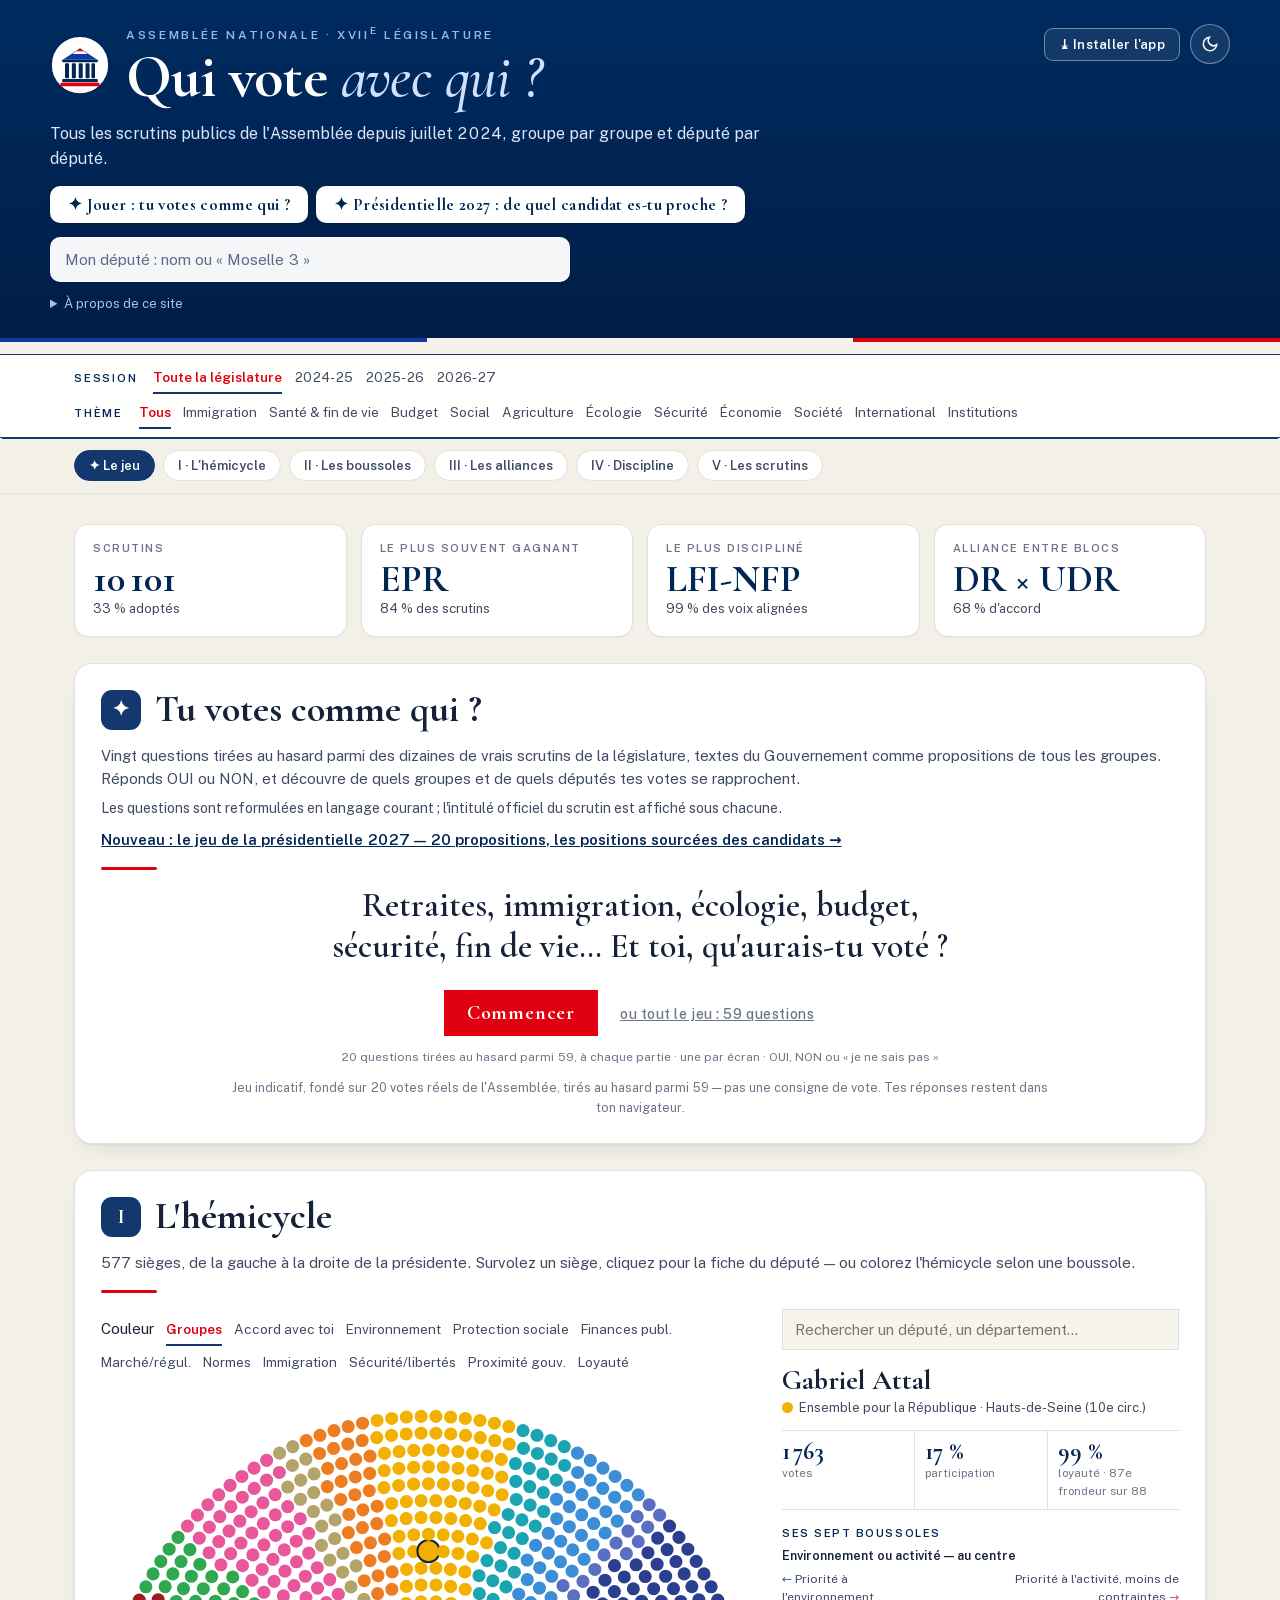
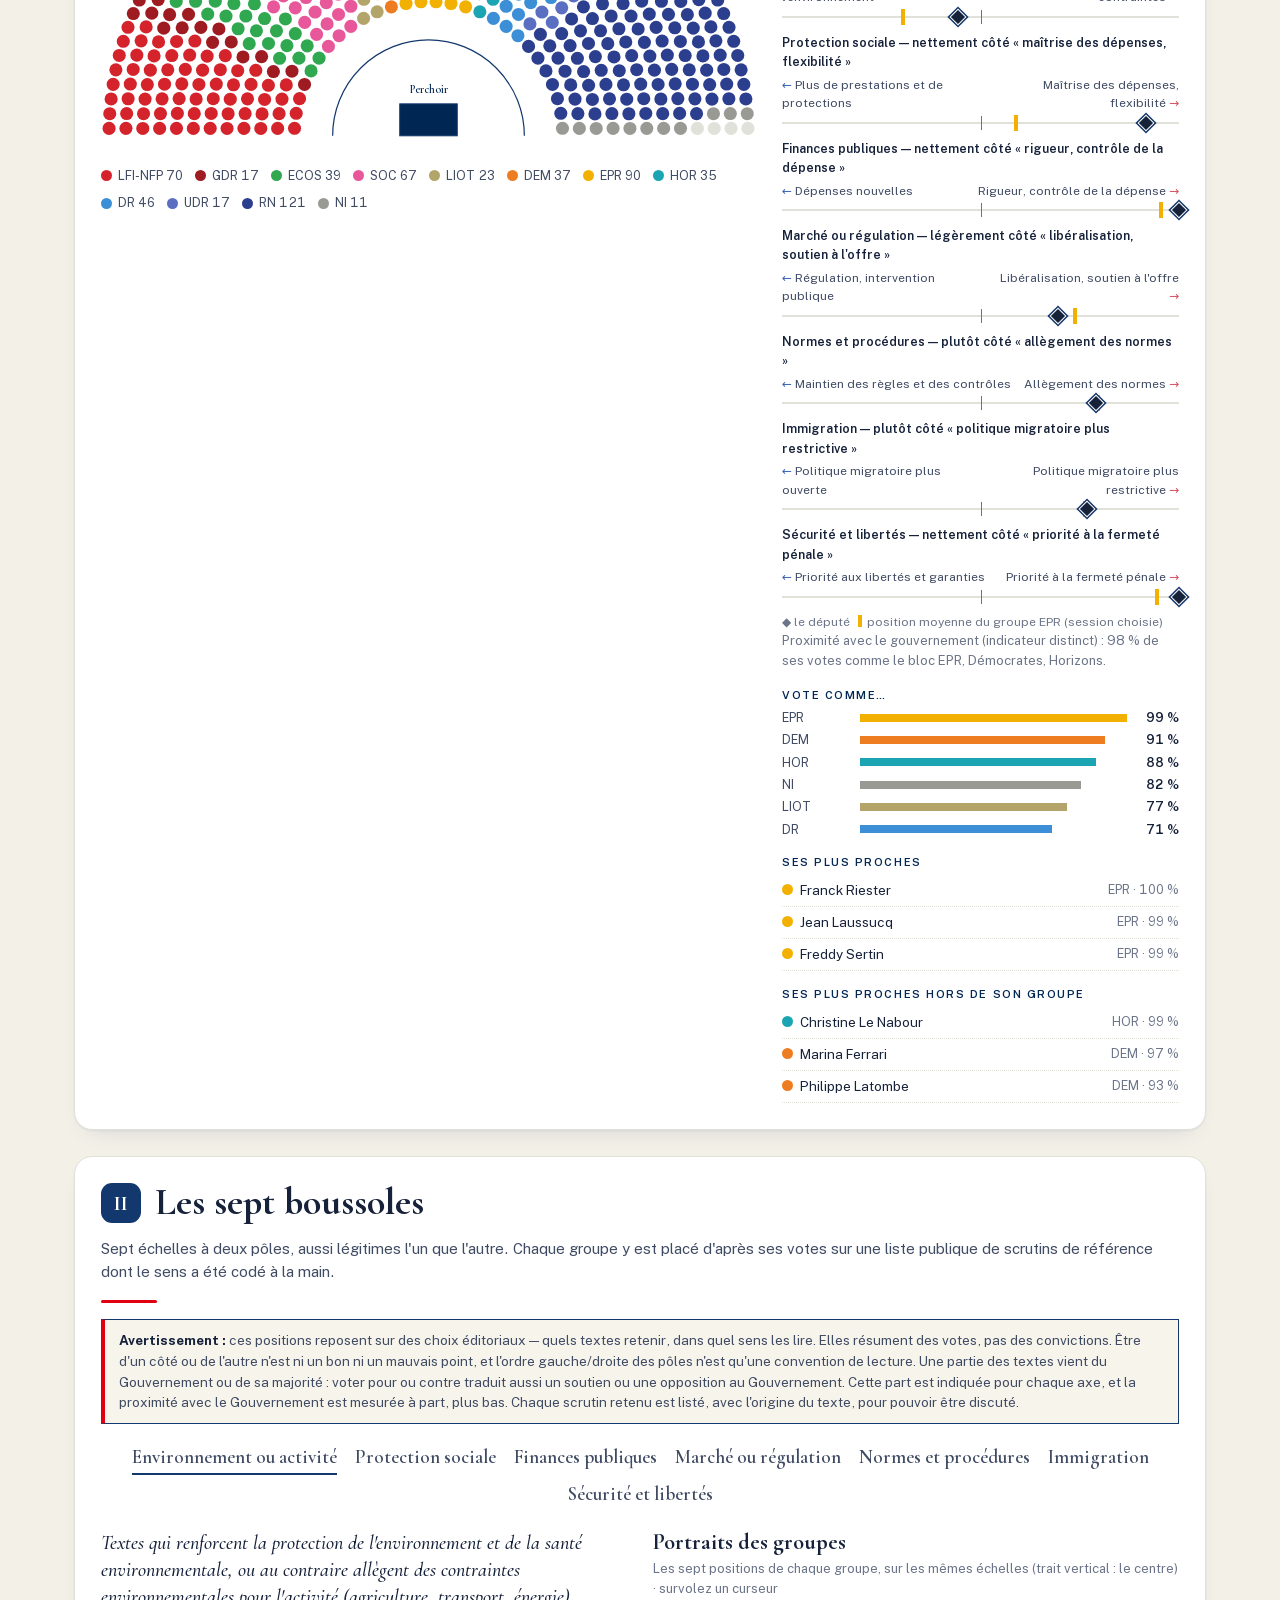
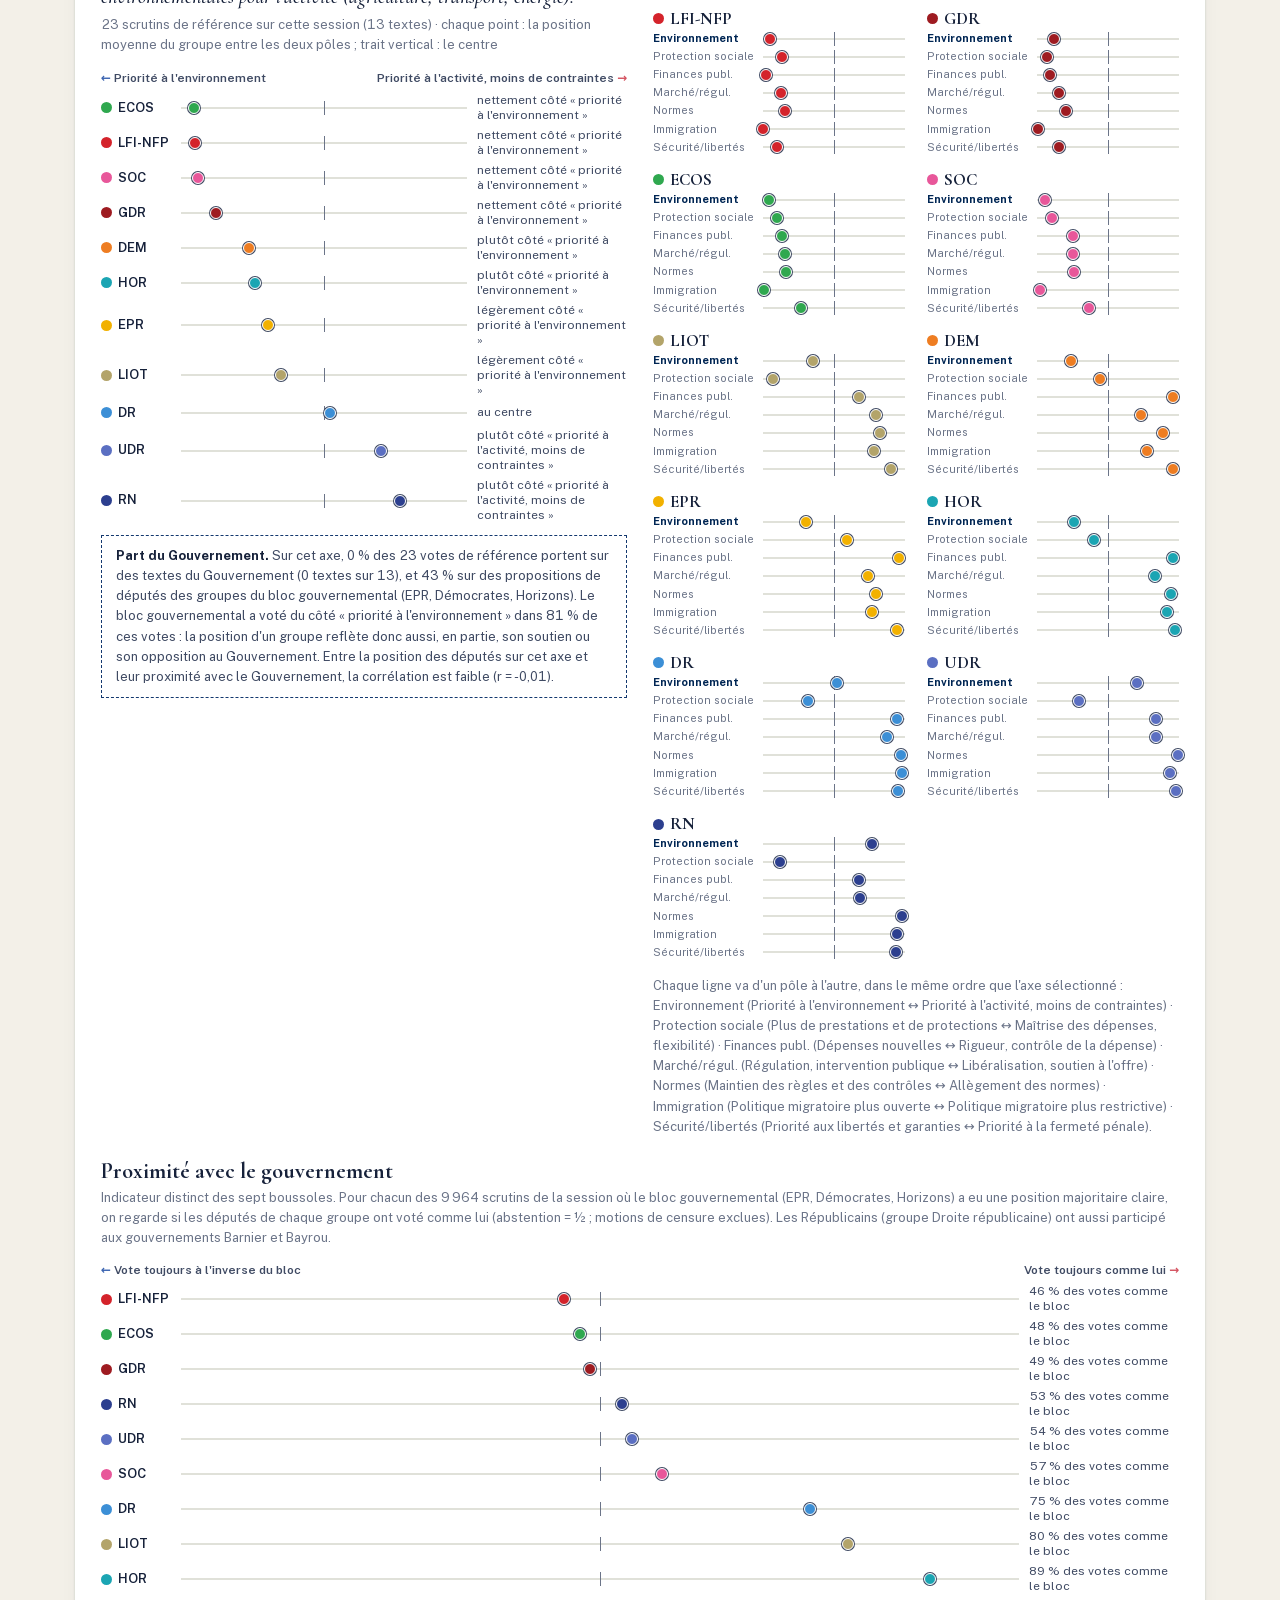
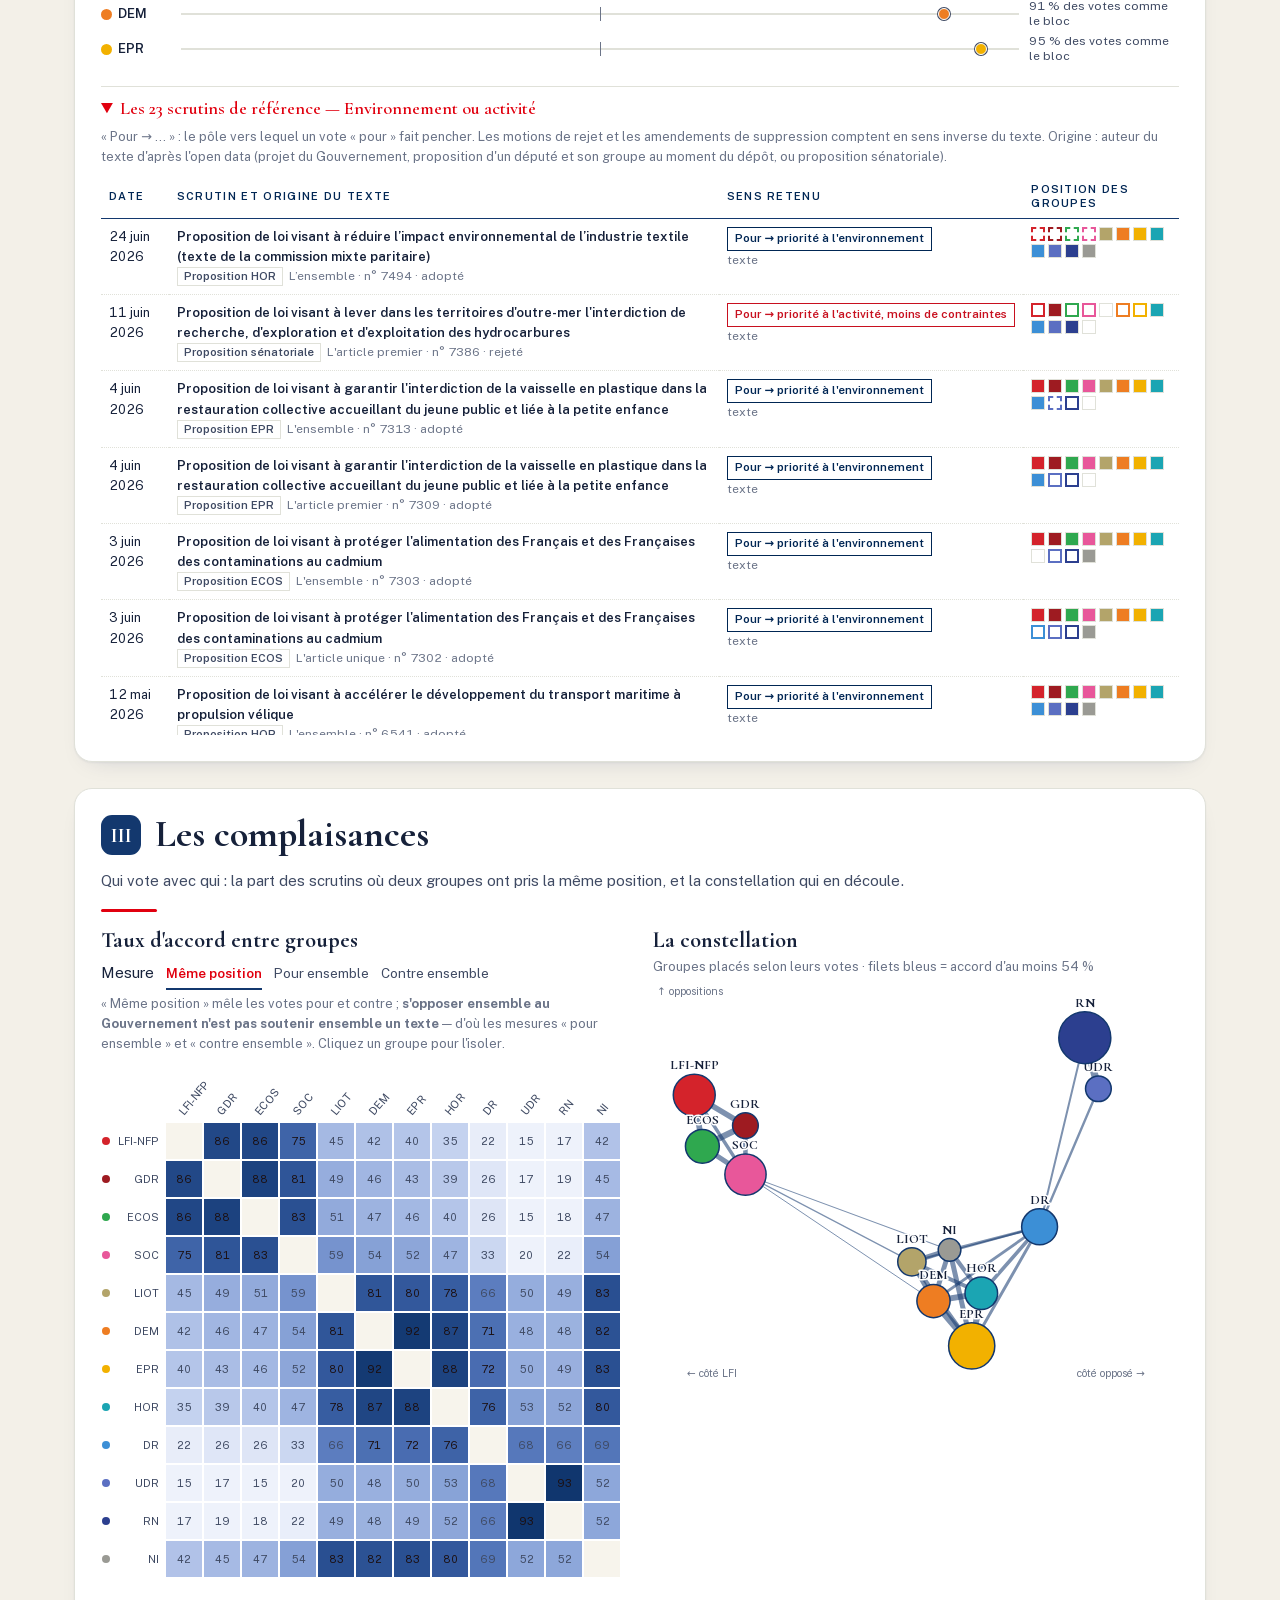
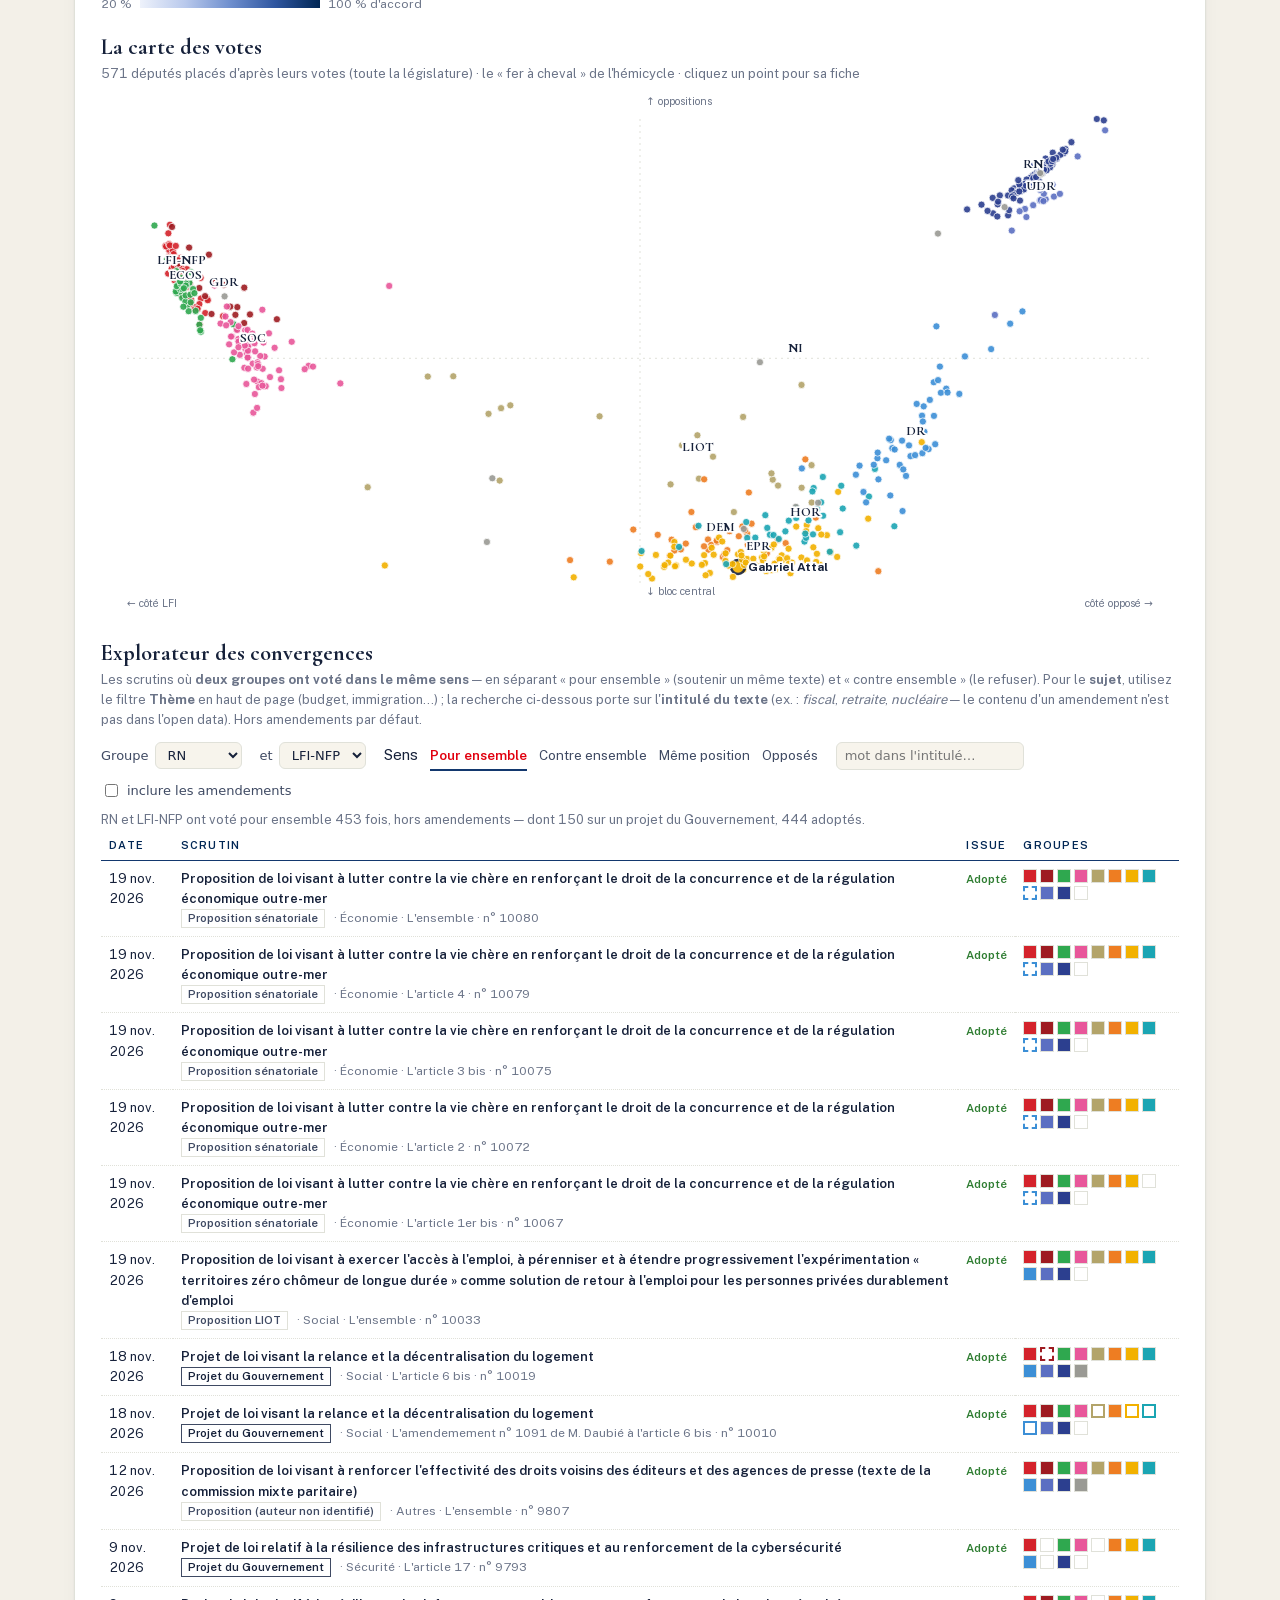
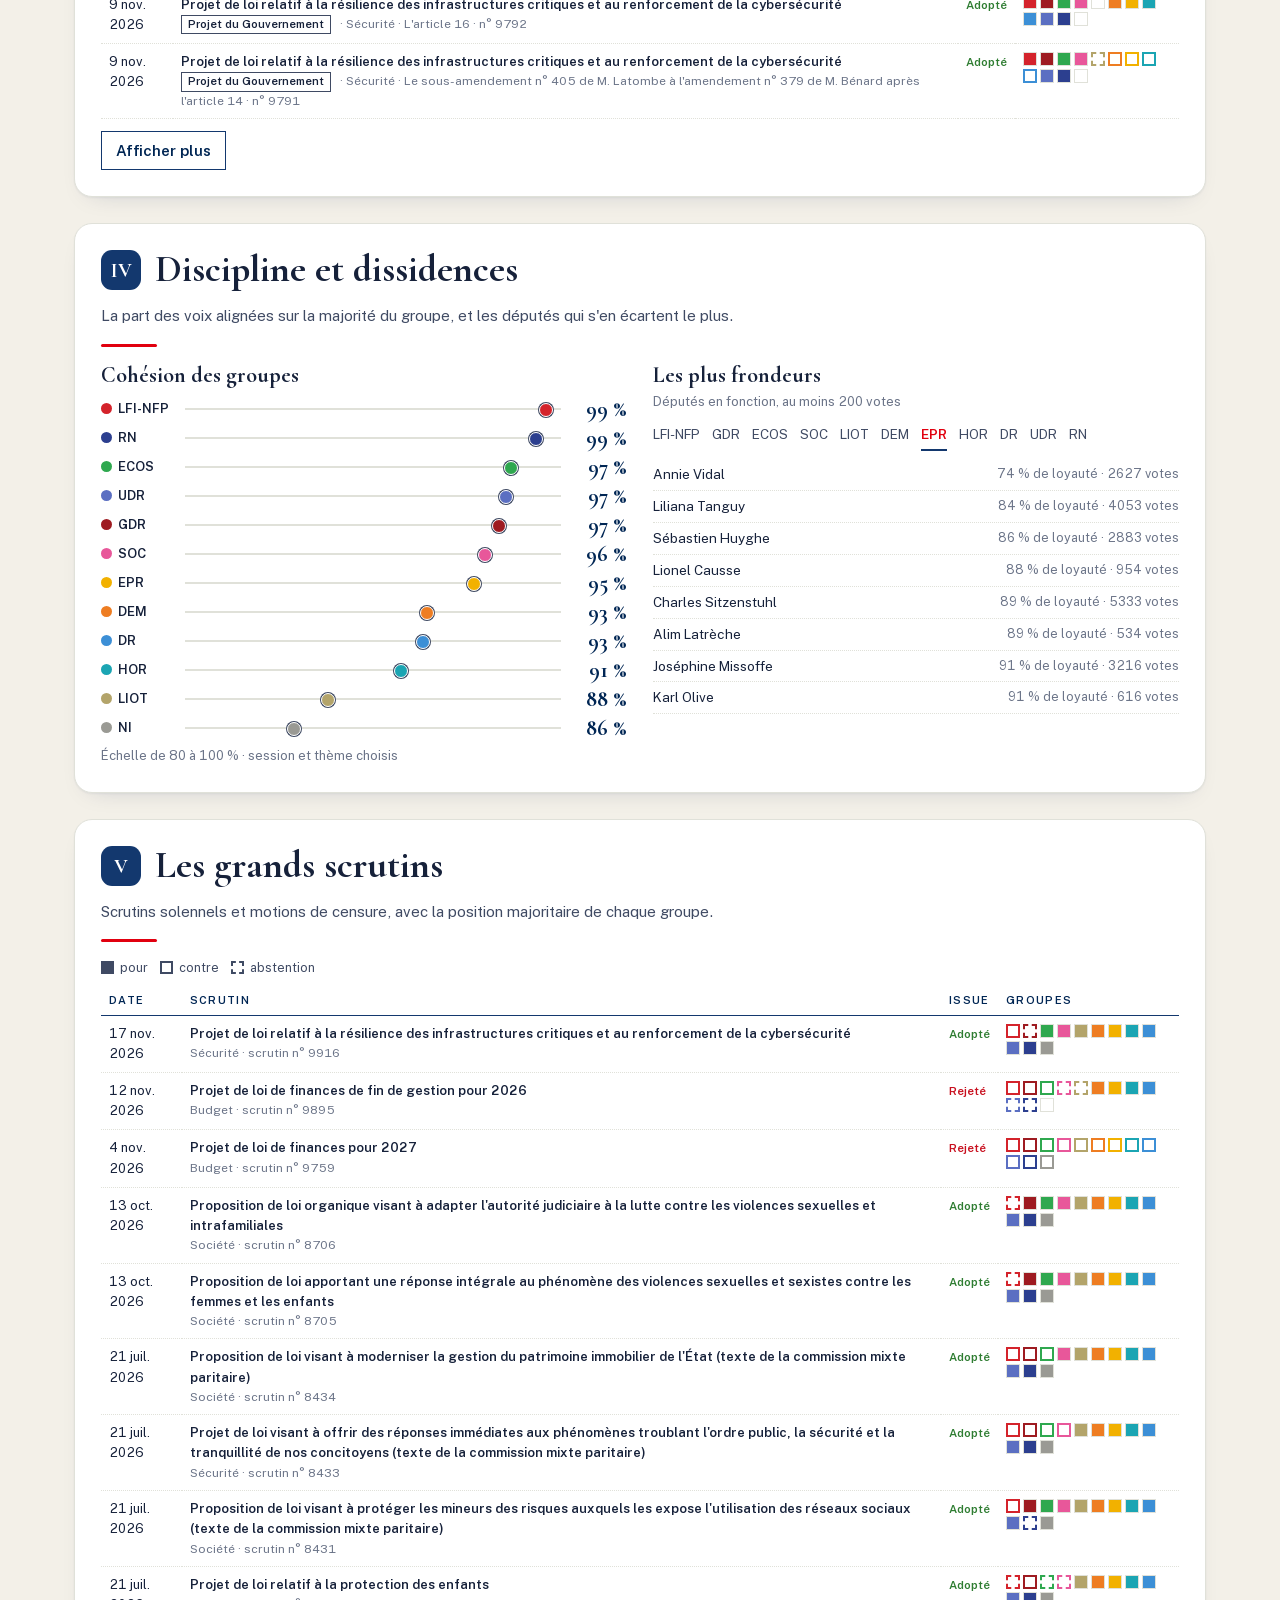
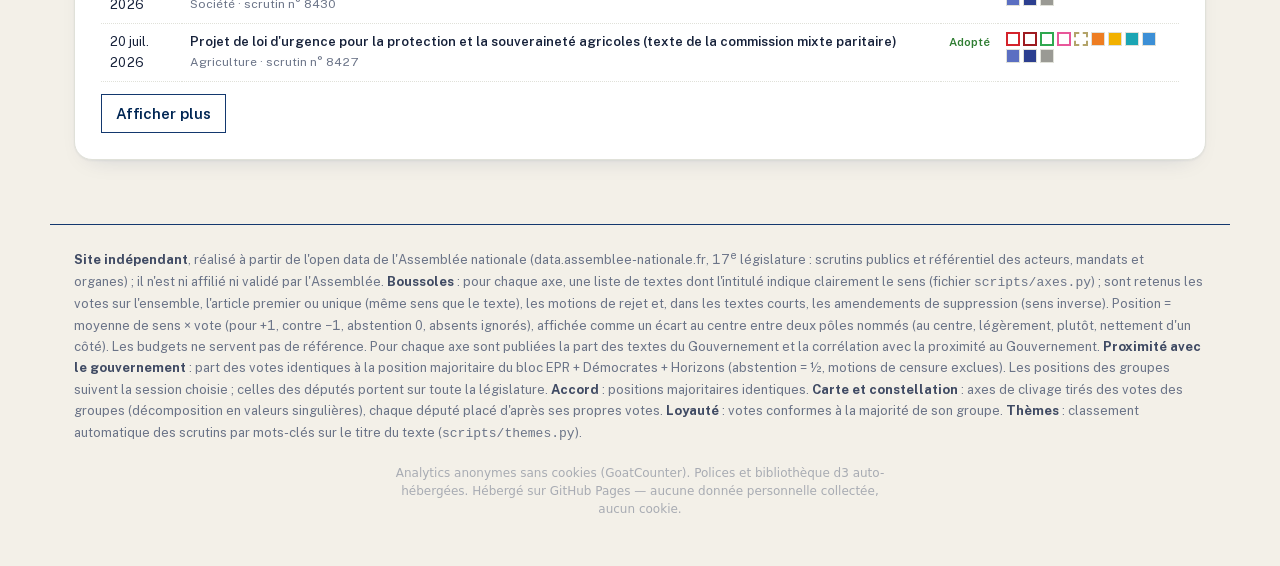
==== commit e041252d: "Données Assemblée mises à jour (2026-11-23)" ====
--- a/site/index.html
+++ b/site/index.html
@@ -15,7 +15,7 @@
 window.addEventListener("beforeinstallprompt",function(e){e.preventDefault();window.__bip=e;var b=document.getElementById("installBtn");if(b)b.hidden=false;});
 window.addEventListener("appinstalled",function(){window.__bip=null;var b=document.getElementById("installBtn");if(b)b.hidden=true;});</script>
 <script src="vendor/d3.min.js"></script>
-<script src="data.js?v=b28fe7555b"></script>
+<script src="data.js?v=a62f7aa913"></script>
 <style>
 /* Inspiré de l'hémicycle du Palais Bourbon : velours rouge, acajou, dorures, marbre. Site non officiel. */
 :root {
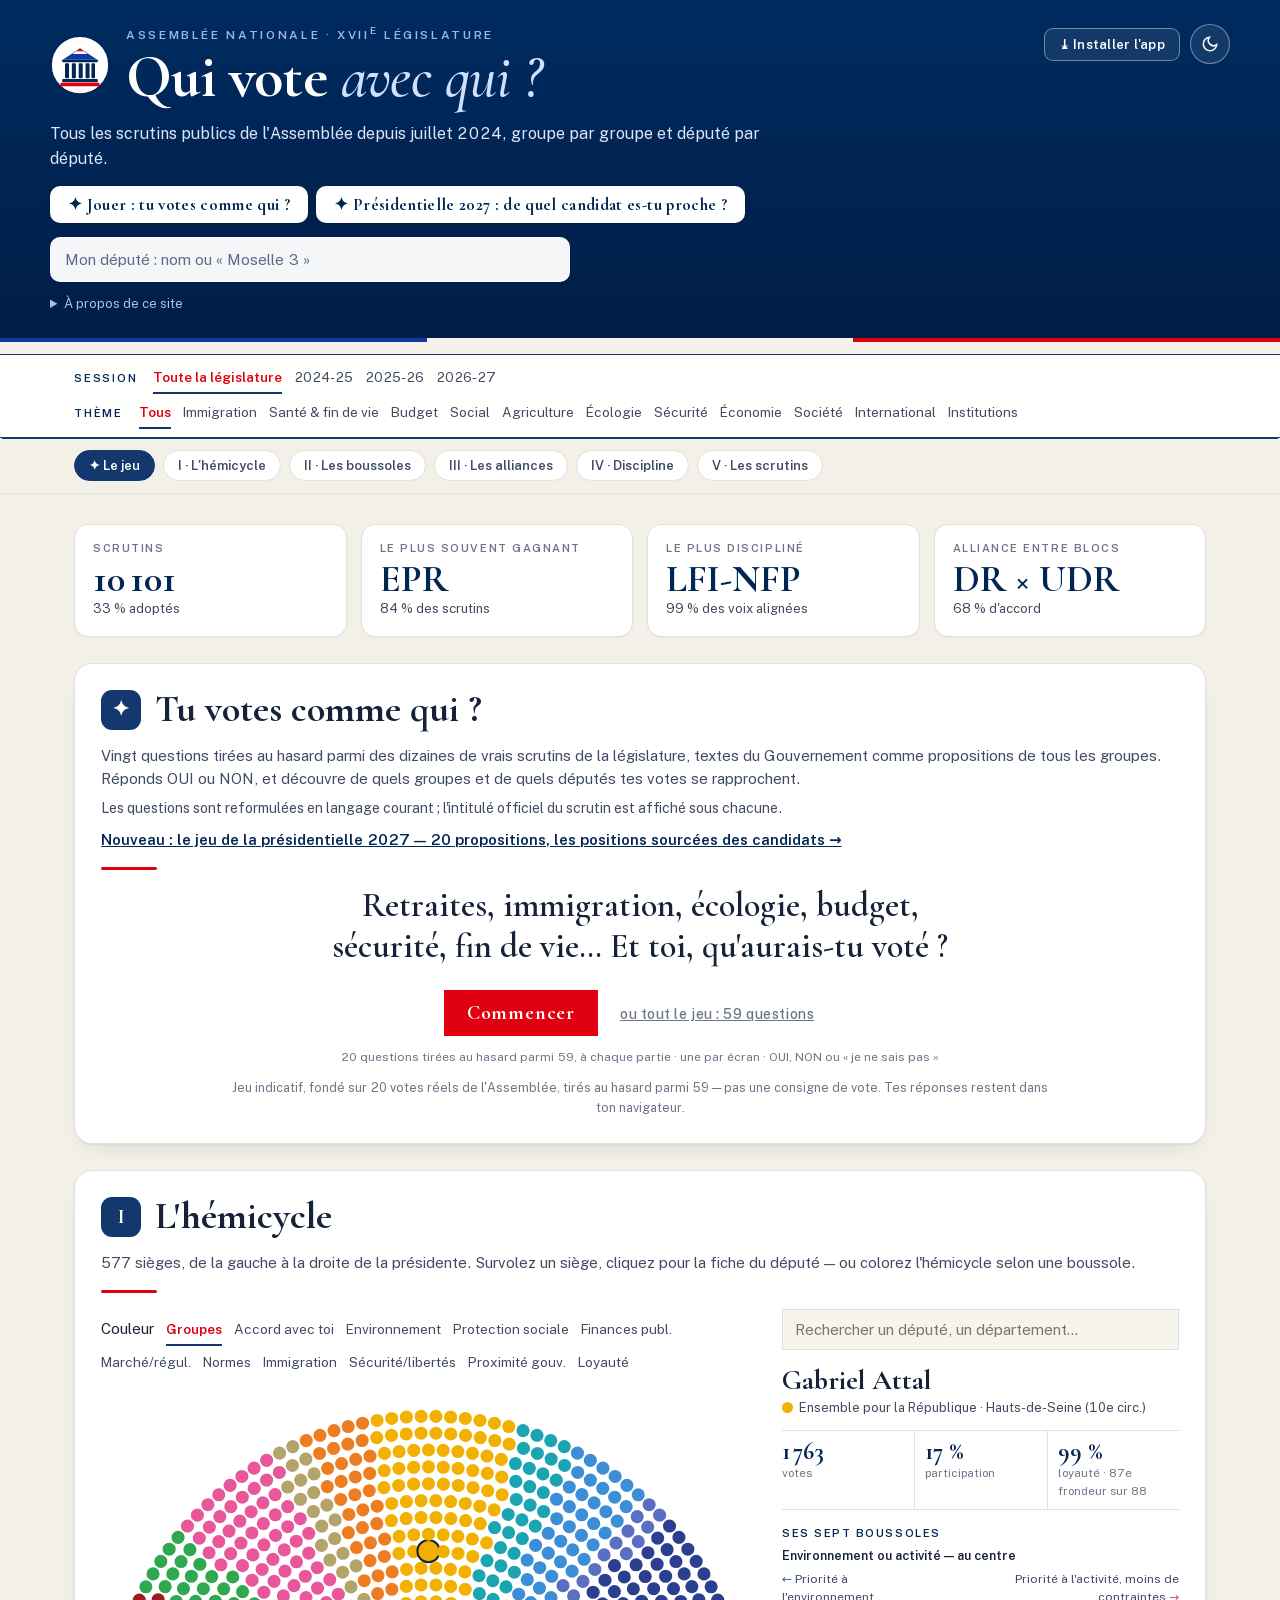
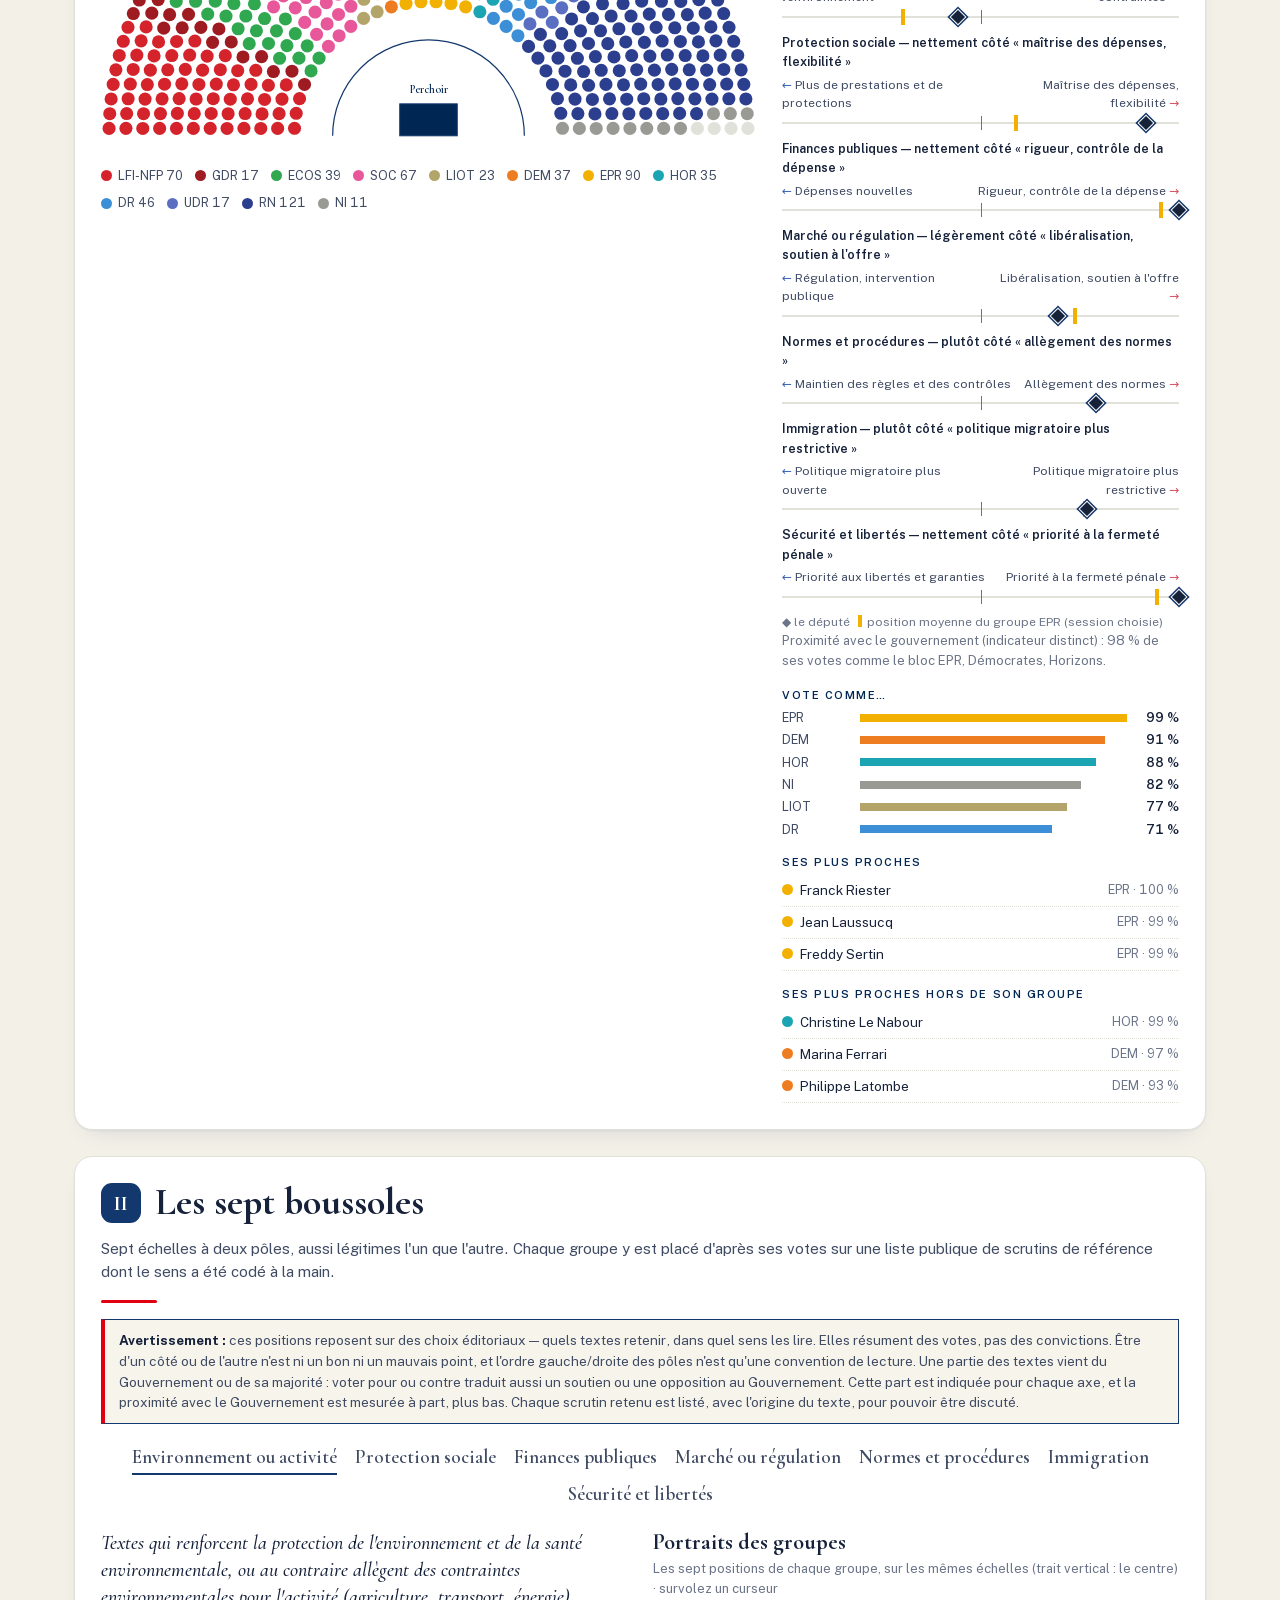
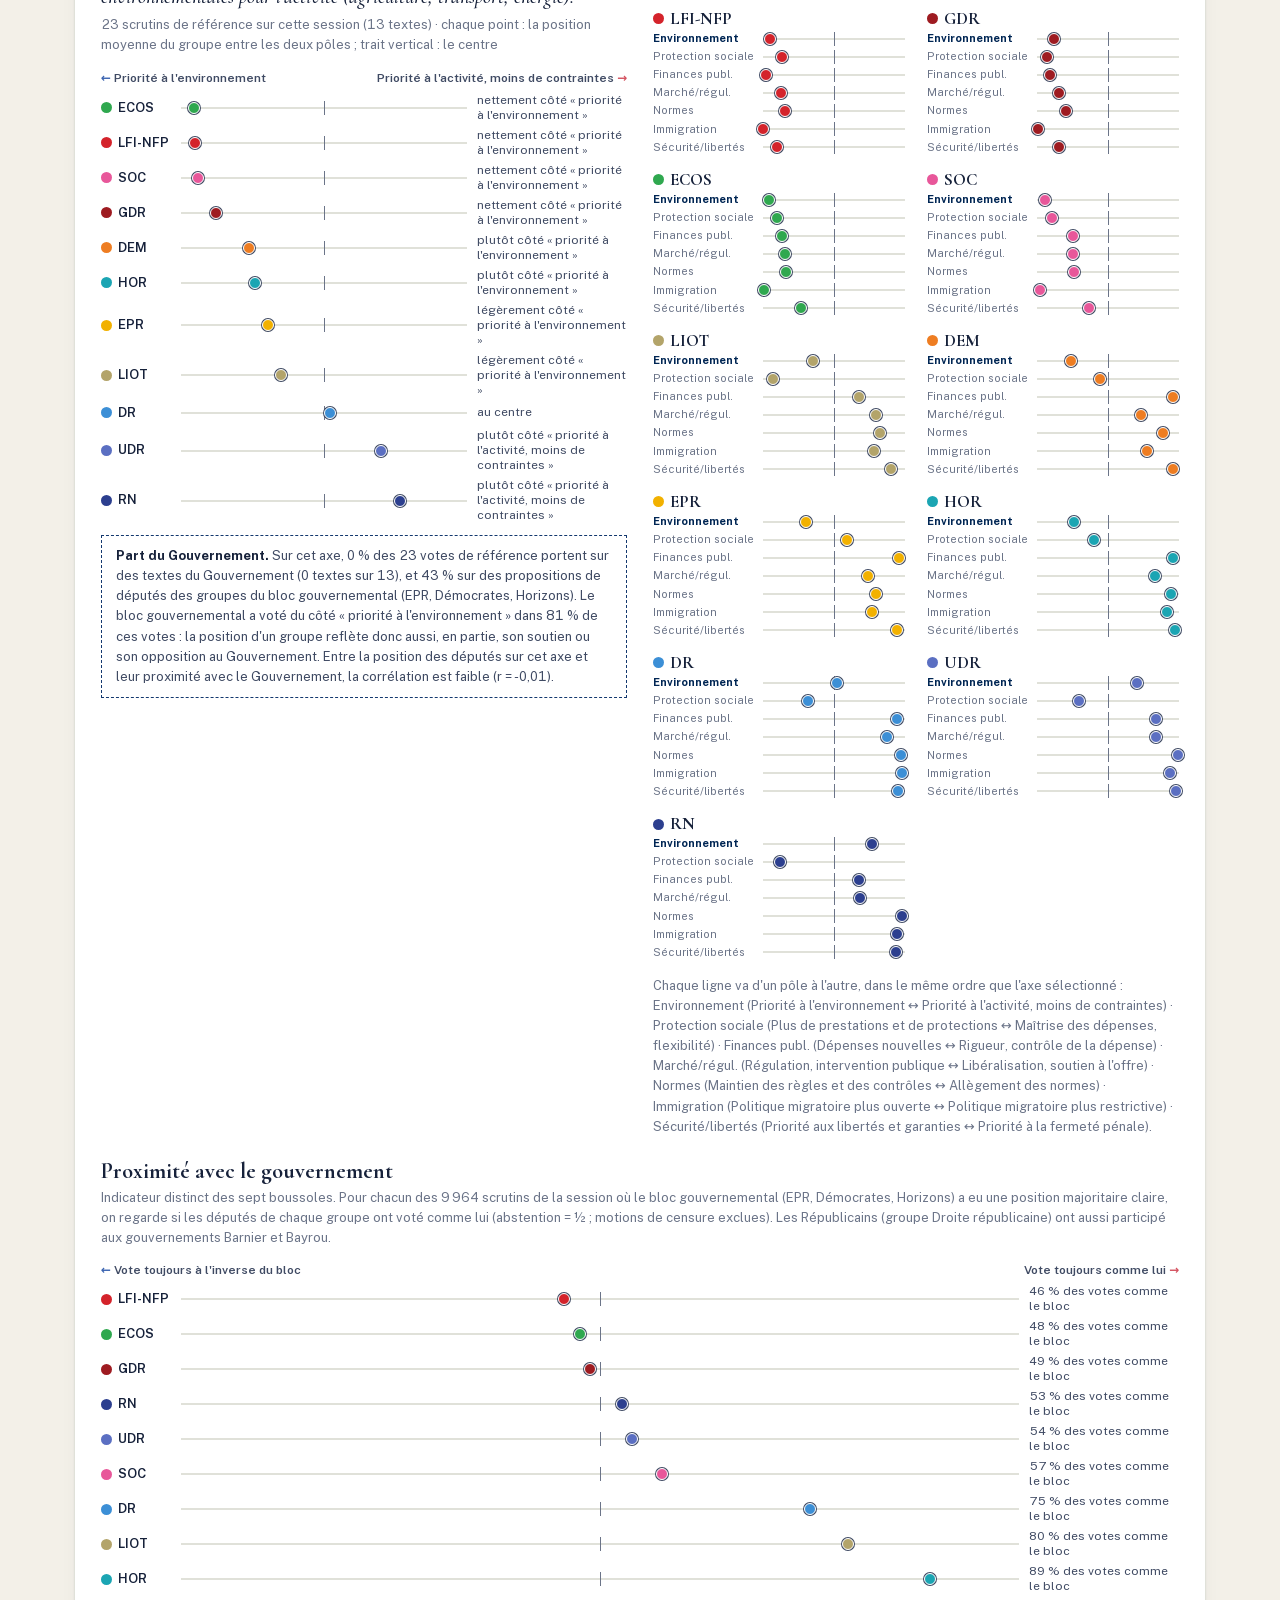
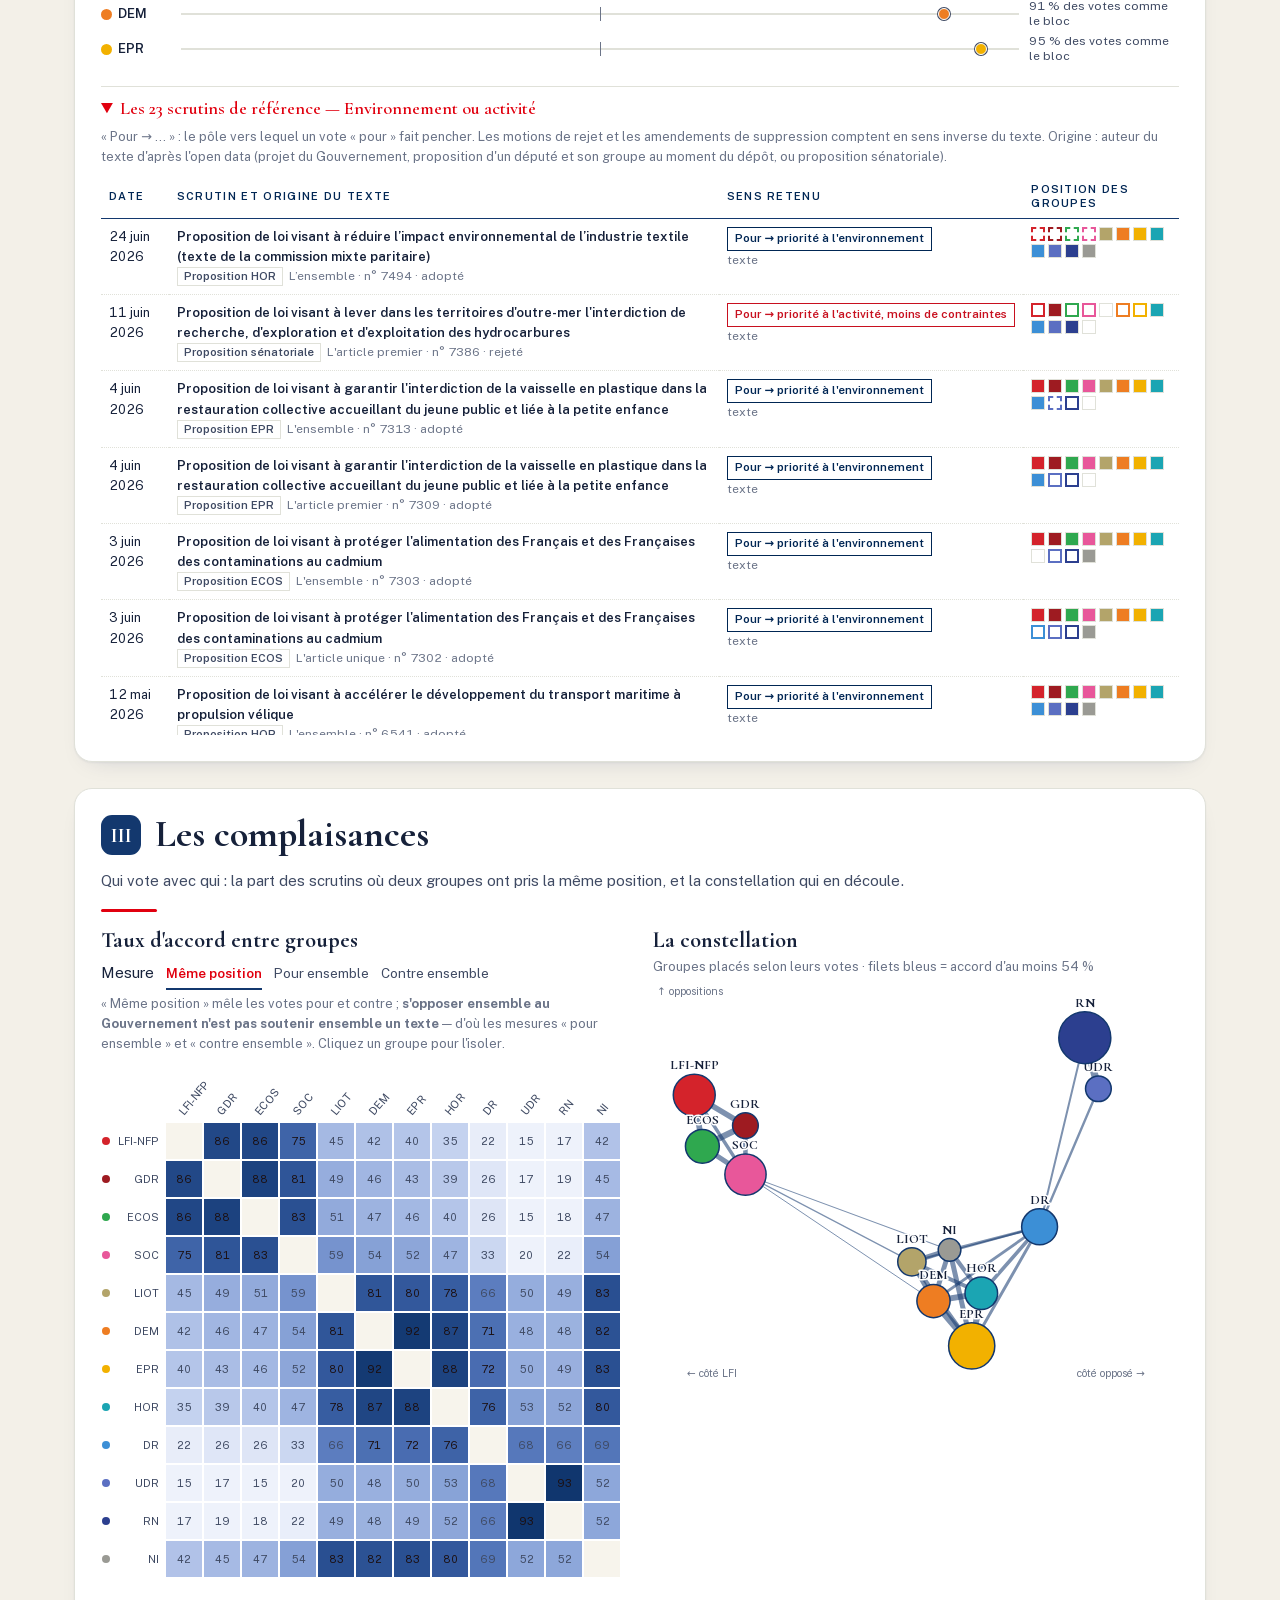
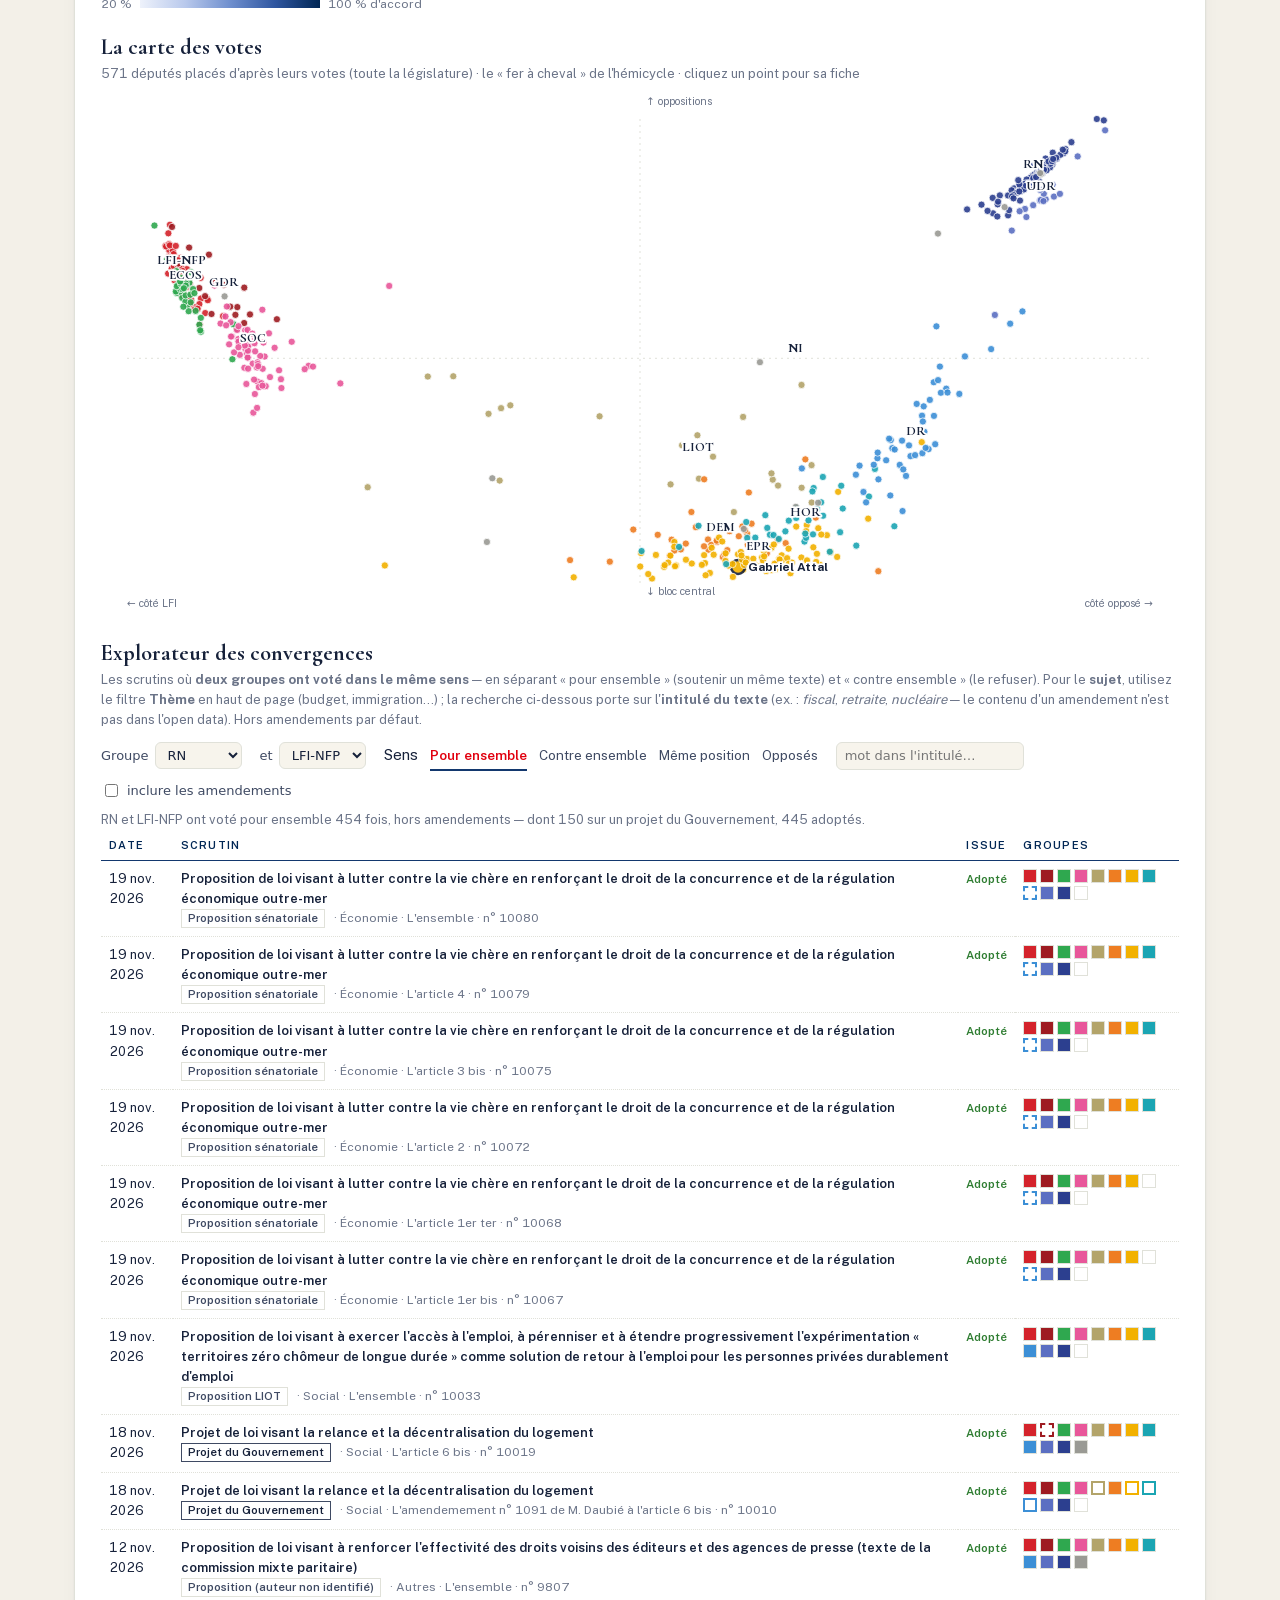
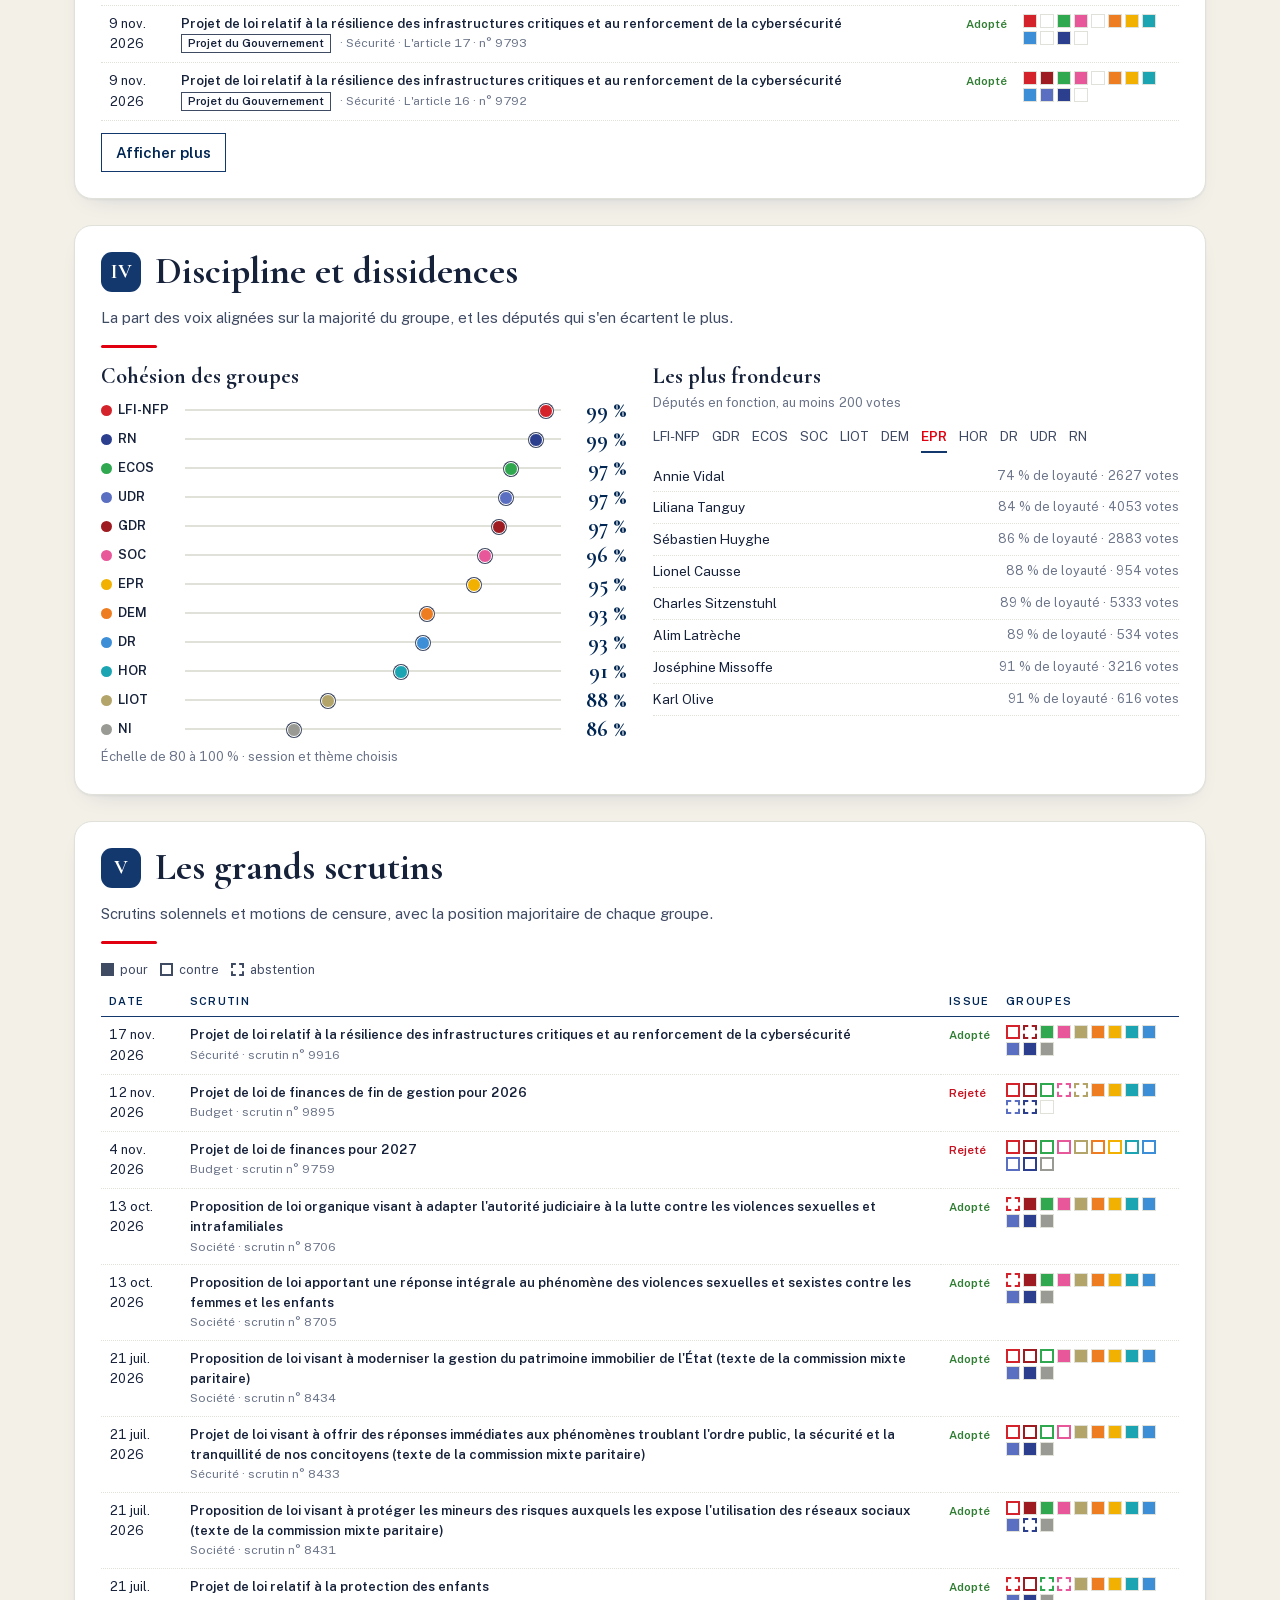
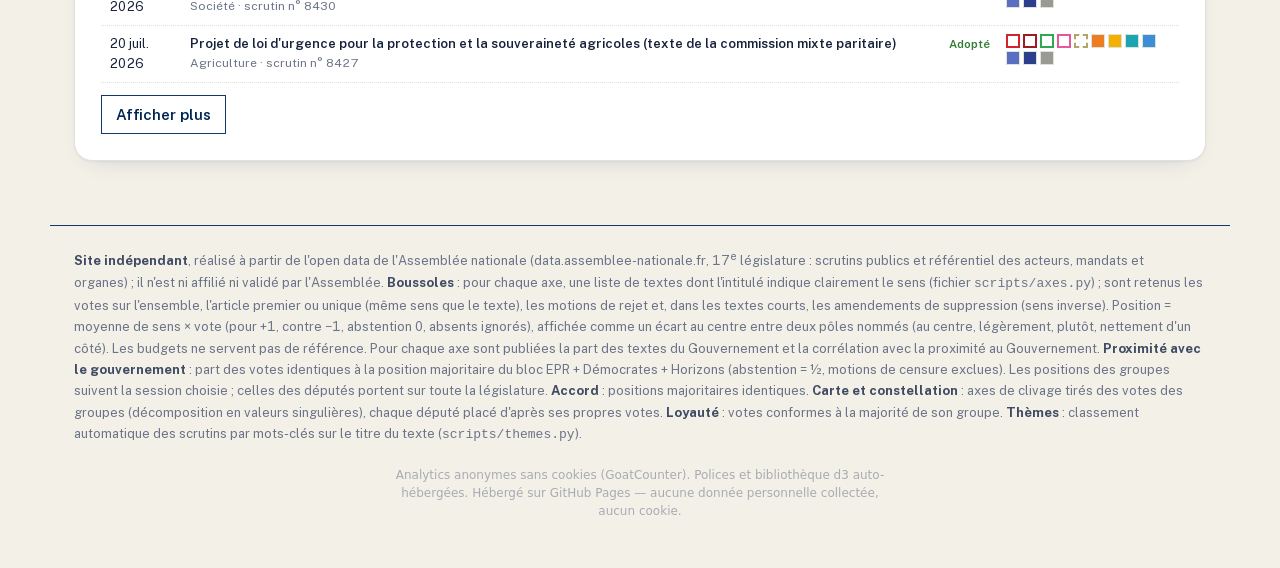
==== commit 52dba50d: "Données Assemblée mises à jour (2026-11-24)" ====
--- a/site/index.html
+++ b/site/index.html
@@ -15,7 +15,7 @@
 window.addEventListener("beforeinstallprompt",function(e){e.preventDefault();window.__bip=e;var b=document.getElementById("installBtn");if(b)b.hidden=false;});
 window.addEventListener("appinstalled",function(){window.__bip=null;var b=document.getElementById("installBtn");if(b)b.hidden=true;});</script>
 <script src="vendor/d3.min.js"></script>
-<script src="data.js?v=a62f7aa913"></script>
+<script src="data.js?v=d94666f0d7"></script>
 <style>
 /* Inspiré de l'hémicycle du Palais Bourbon : velours rouge, acajou, dorures, marbre. Site non officiel. */
 :root {
